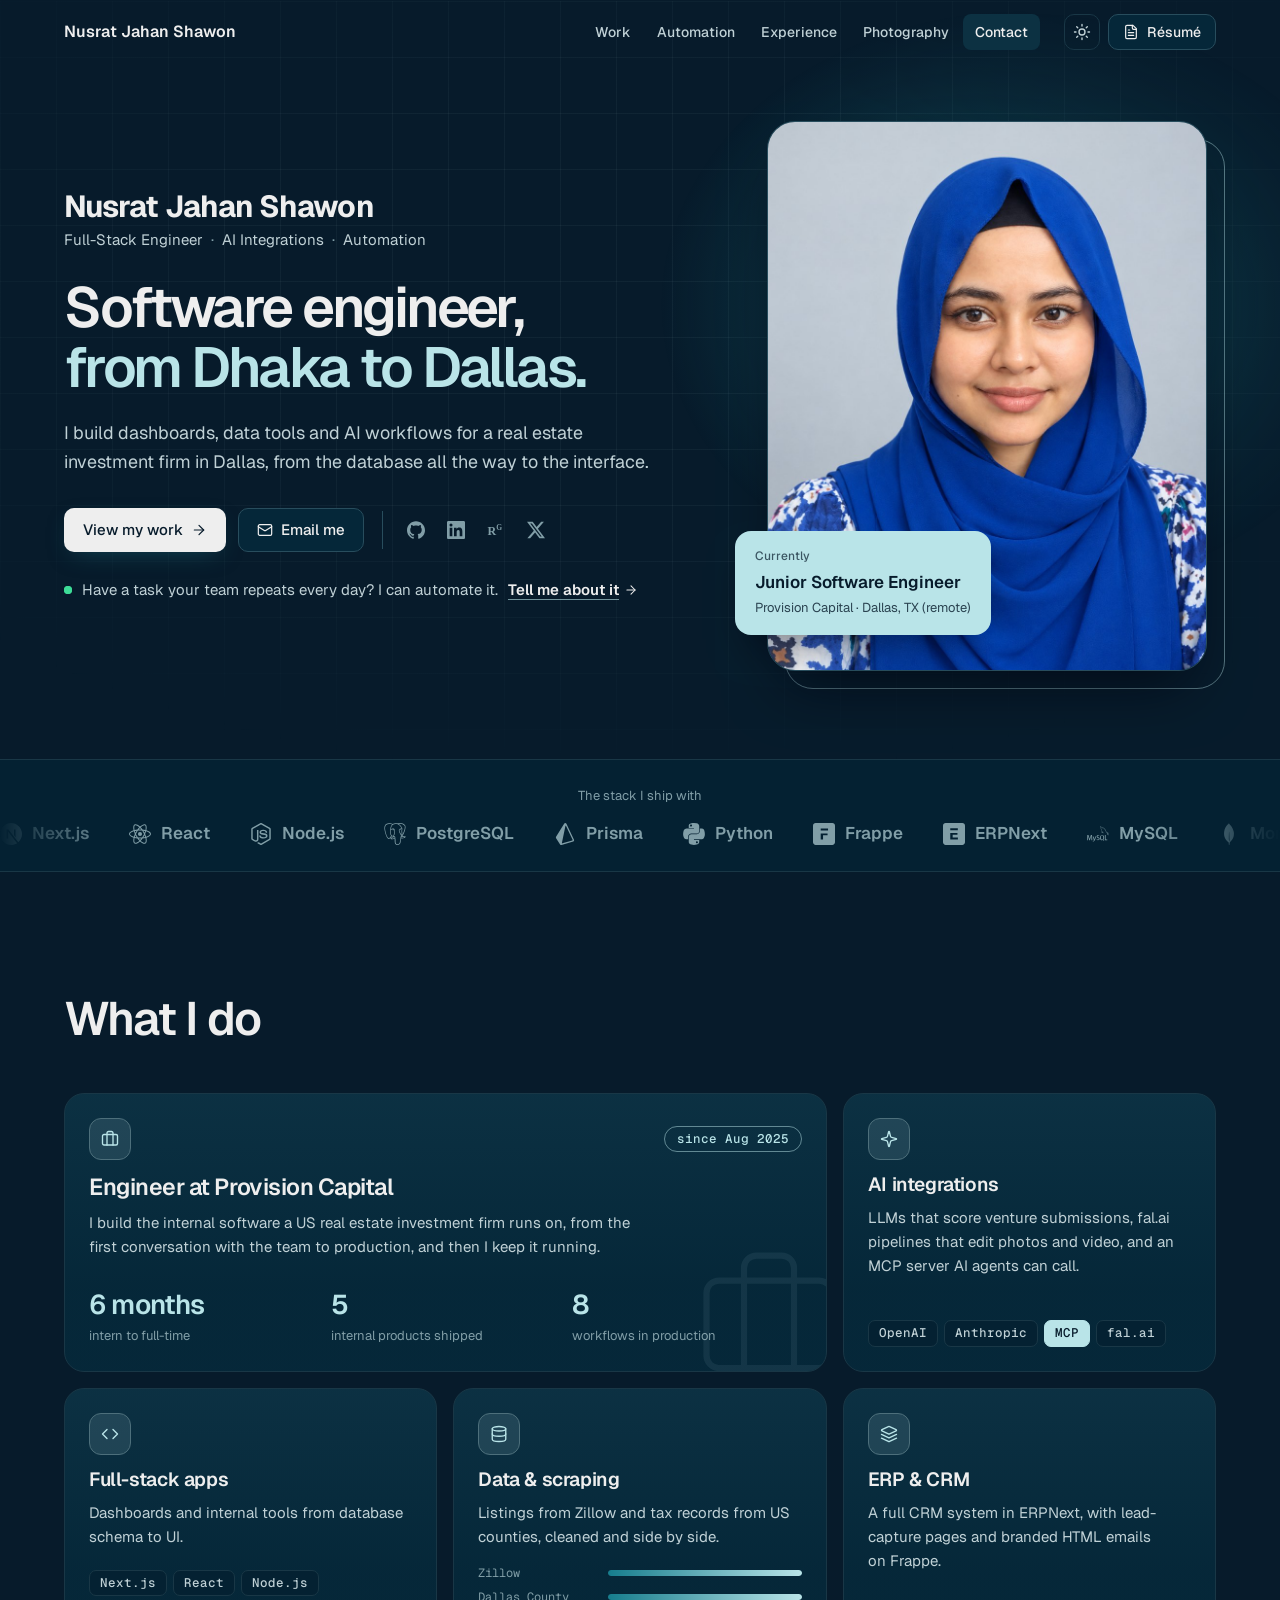
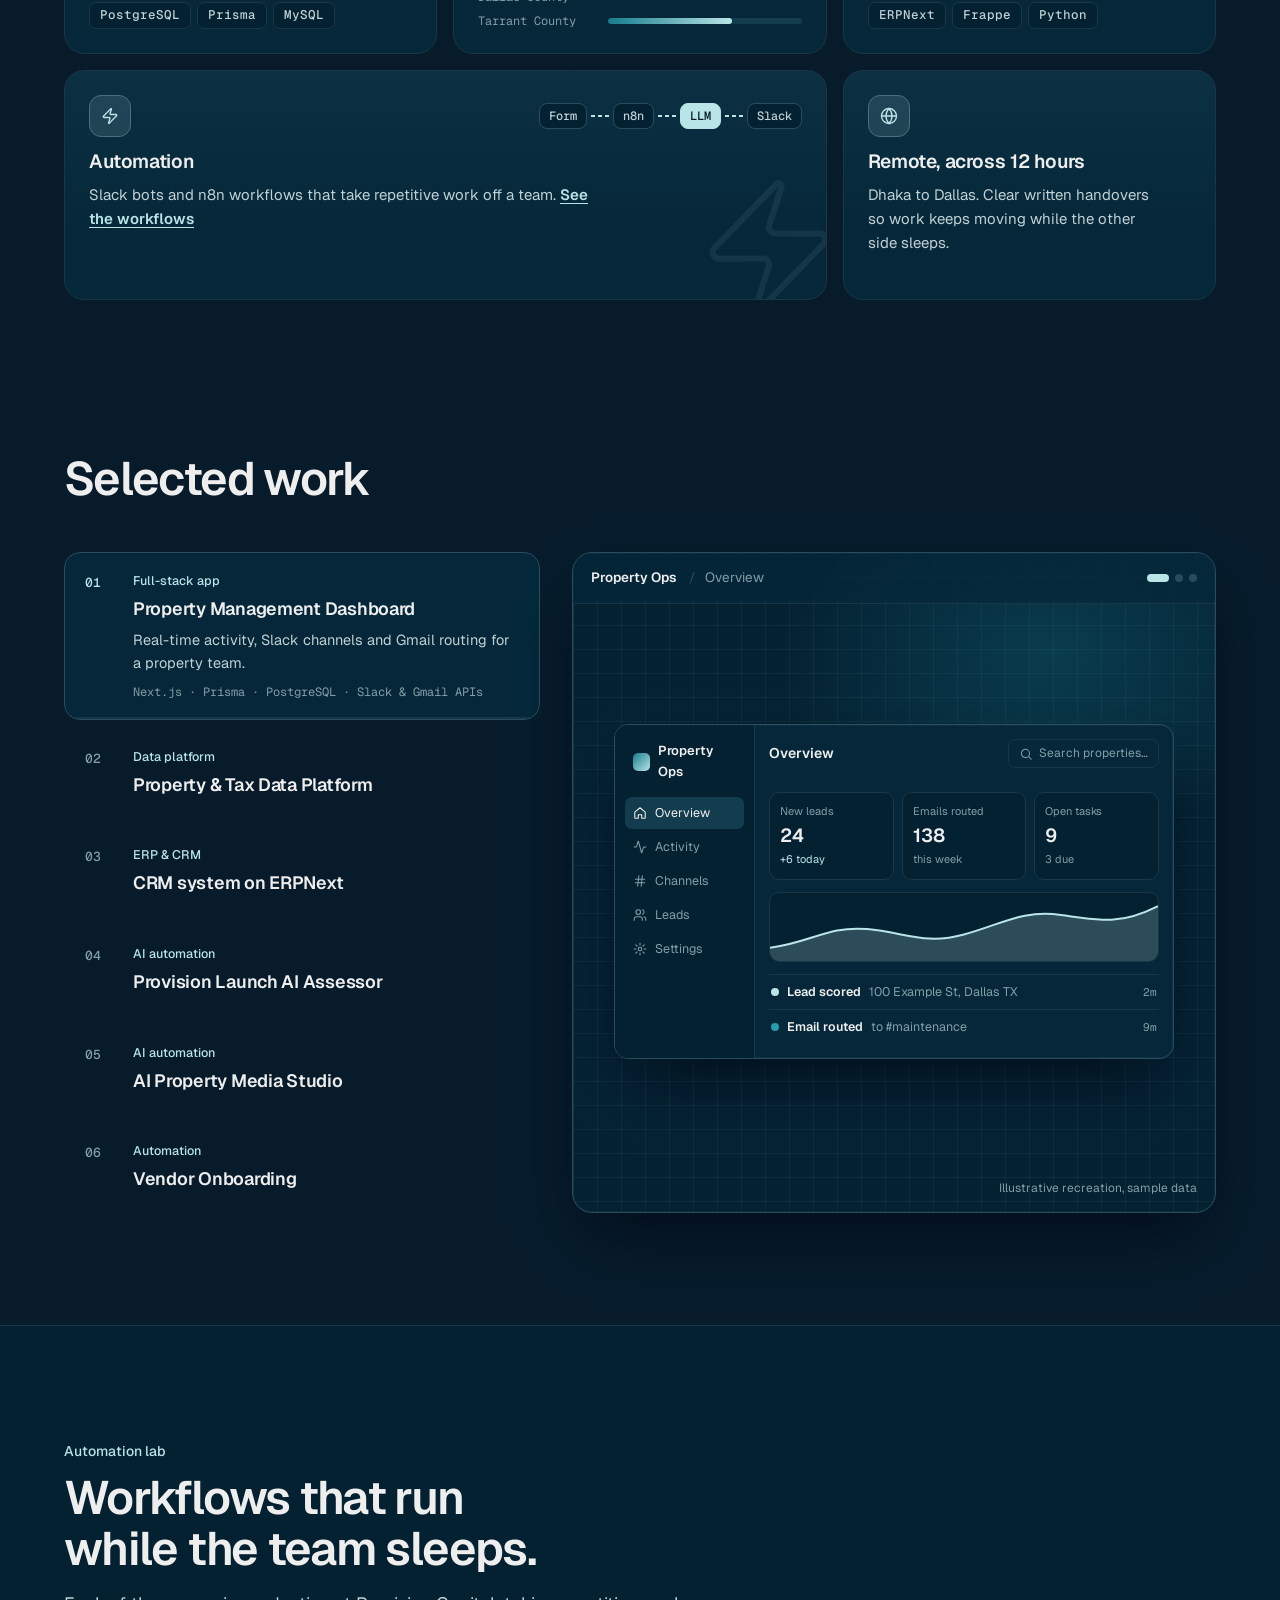
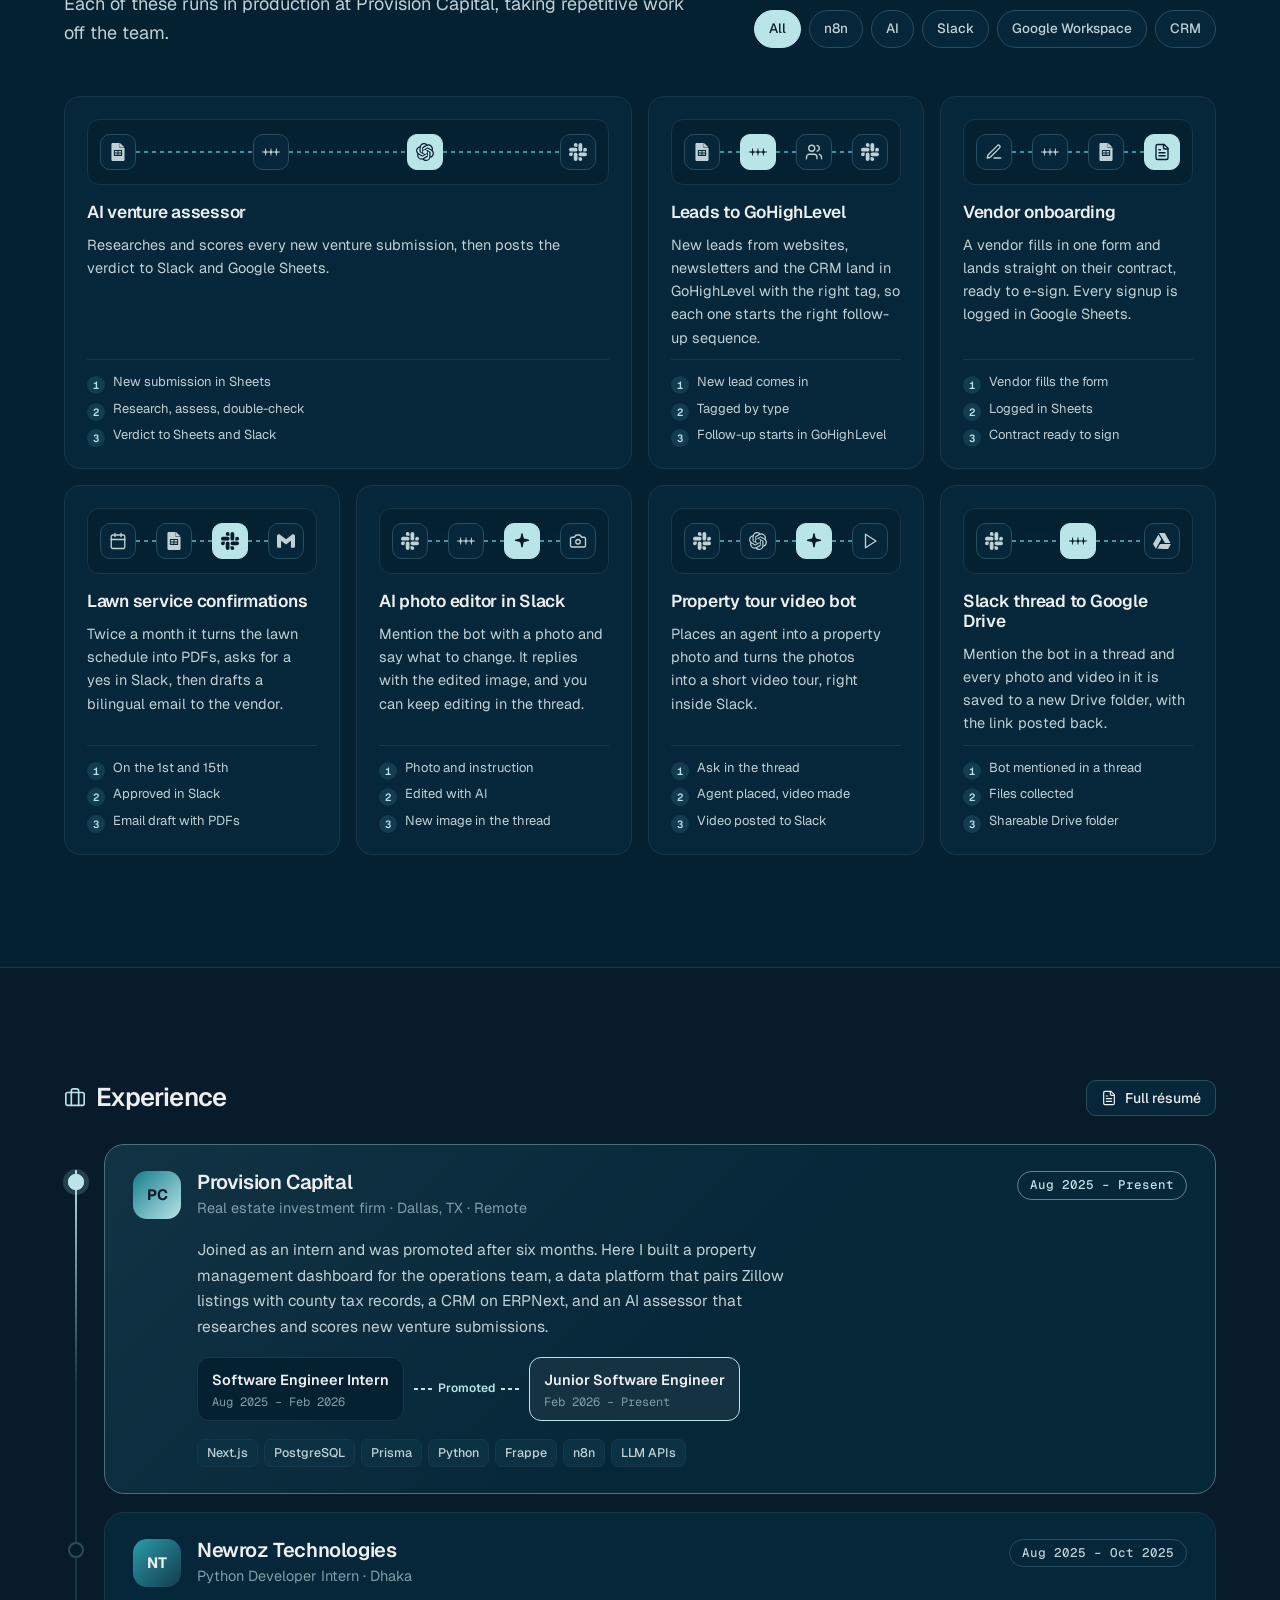
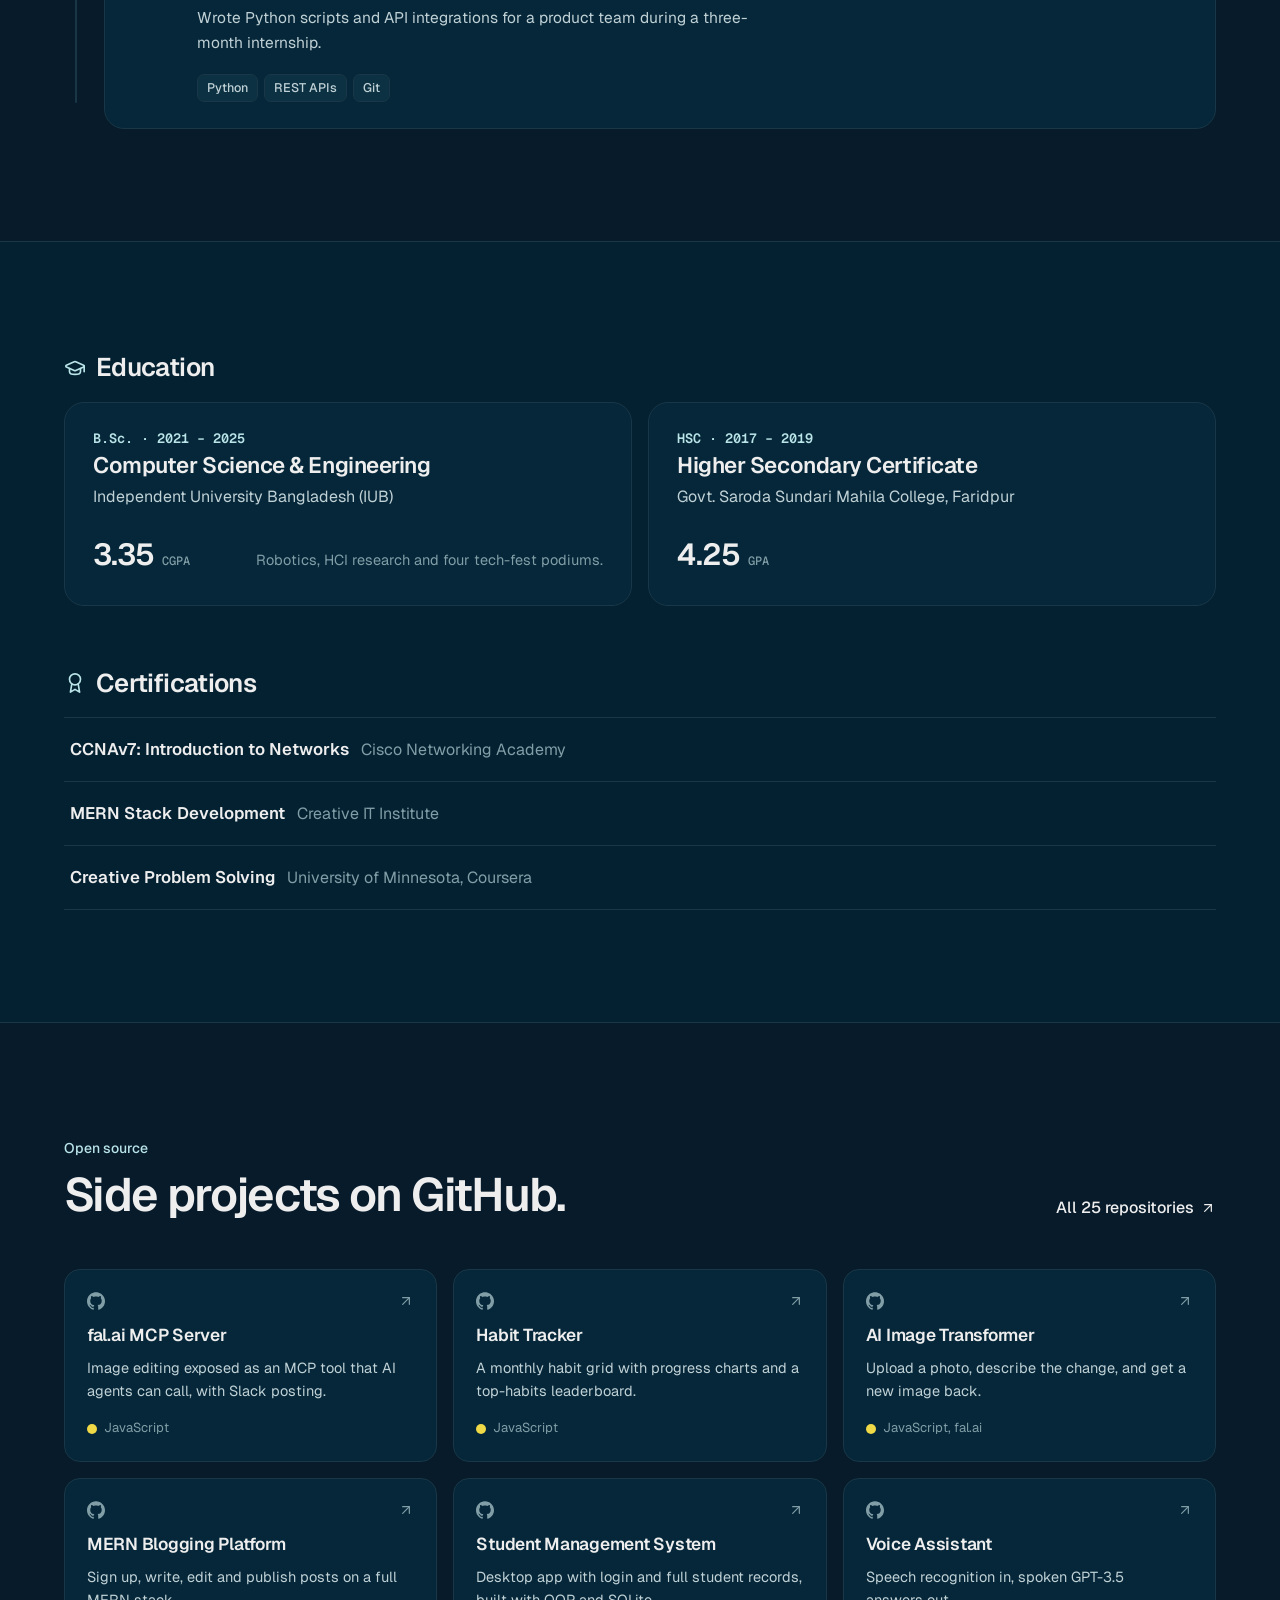
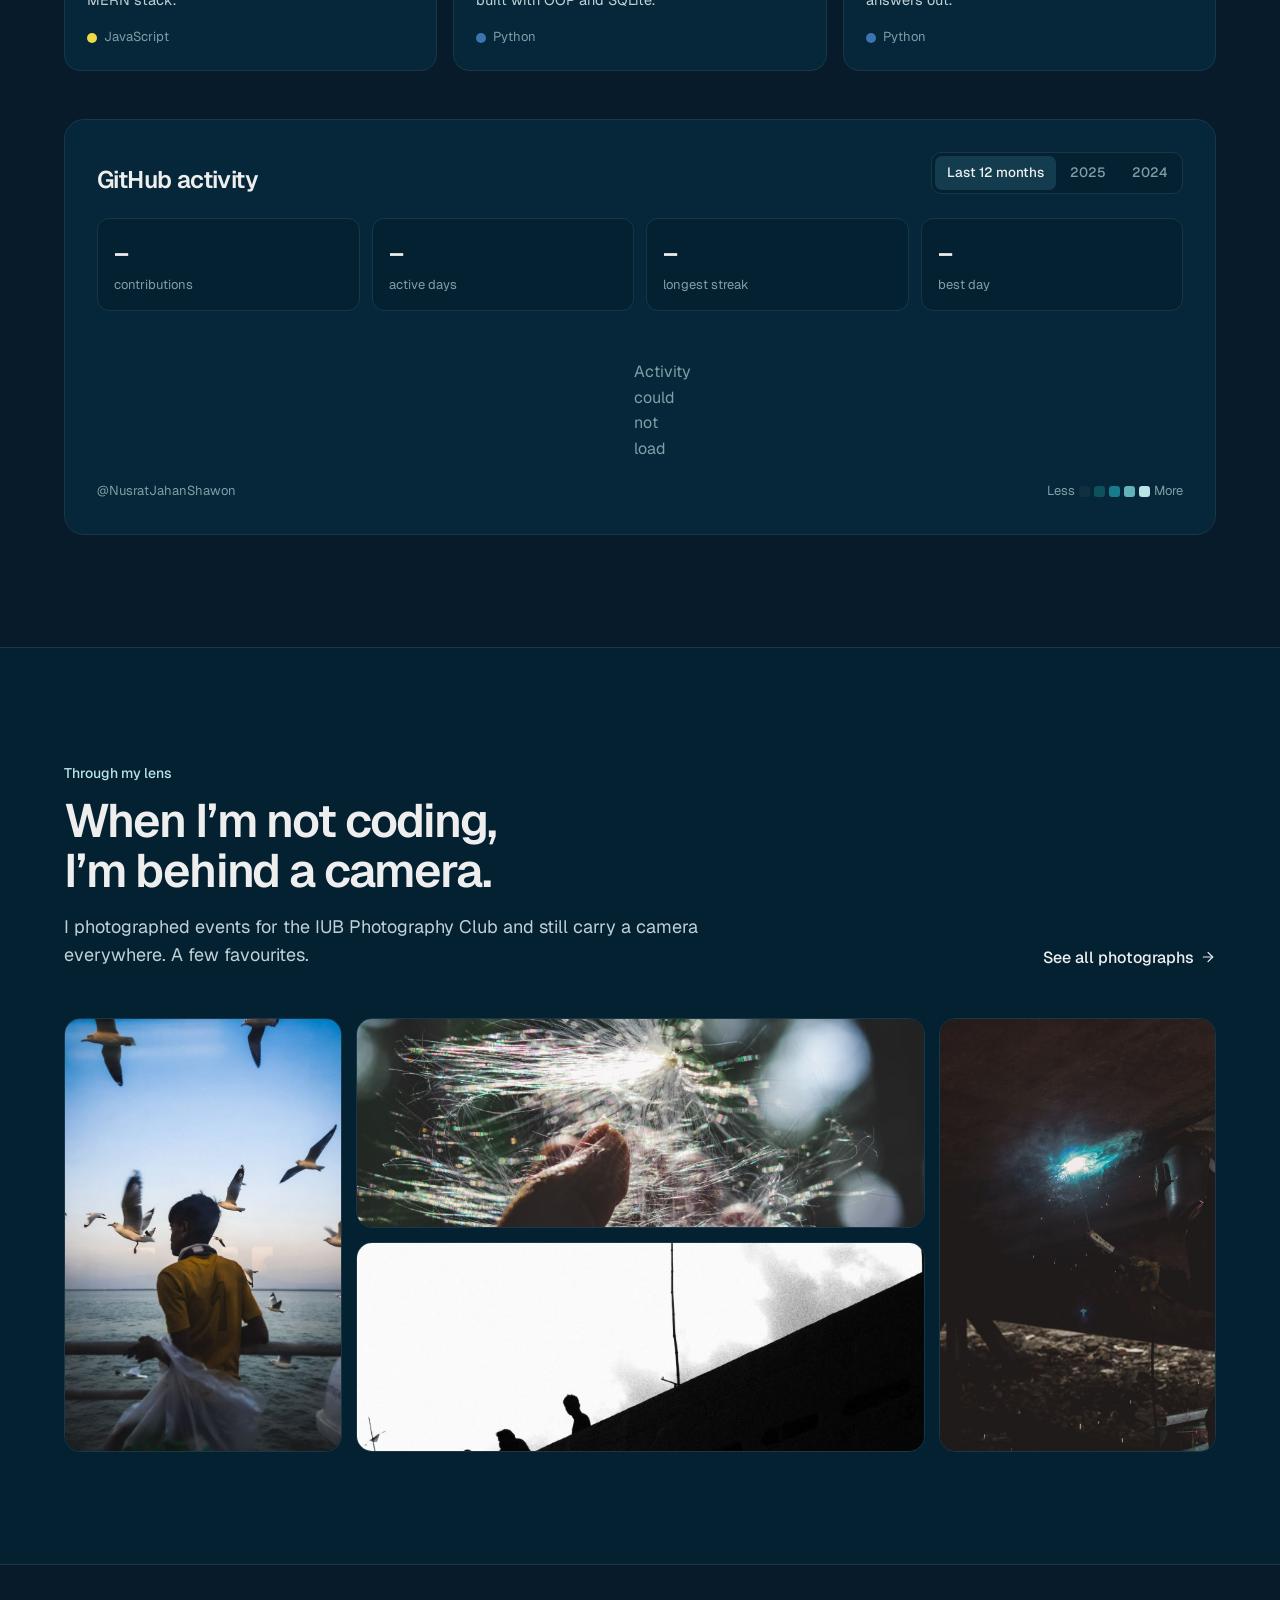
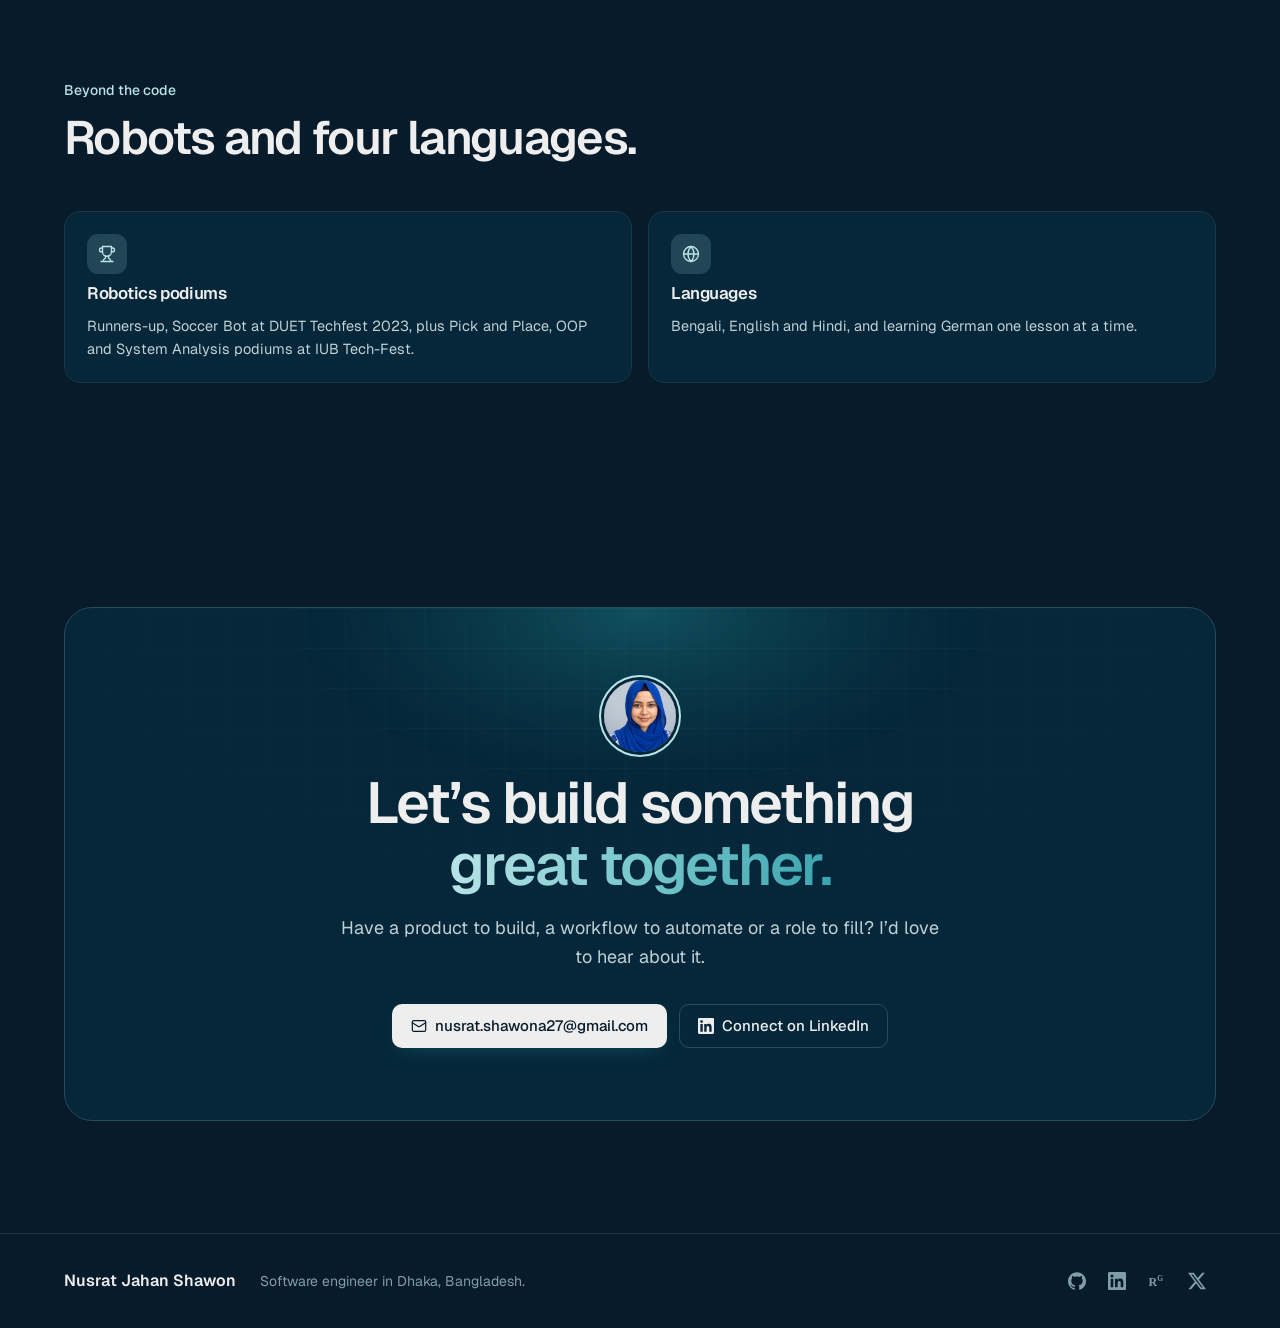
==== index.html @ 10950f62 "Version CSS and JS links so browsers load matching files Co-Authored-By: Claude Opus 5.5 <noreply@an" ====
<!doctype html>
<html lang="en" data-theme="dark">
<head>
<meta charset="utf-8">
<meta name="viewport" content="width=device-width, initial-scale=1">
<title>Nusrat Jahan Shawon · Software Engineer</title>
<meta name="description" content="Nusrat Jahan Shawon is a full-stack software engineer in Dhaka building dashboards, data platforms, AI tools and automations for a US real estate investment firm.">
<meta property="og:title" content="Nusrat Jahan Shawon · Software Engineer">
<meta property="og:description" content="Full-stack software engineer building dashboards, data platforms, AI tools and automations.">
<meta property="og:image" content="assets/profile.jpg">
<meta name="theme-color" content="#071B2B">
<link rel="icon" href="assets/favicon.svg" type="image/svg+xml">
<link rel="preconnect" href="https://fonts.googleapis.com">
<link rel="preconnect" href="https://fonts.gstatic.com" crossorigin>
<link href="https://fonts.googleapis.com/css2?family=Geist:wght@400;500;600;700&family=Geist+Mono:wght@400;500&display=swap" rel="stylesheet">
<link rel="stylesheet" href="styles.css?v=20261118">
<script>
  try { const t = localStorage.getItem('theme'); if (t) document.documentElement.dataset.theme = t; } catch (e) {}
  document.documentElement.classList.add('js');
</script>
</head>
<body>

<svg width="0" height="0" style="position:absolute" aria-hidden="true">
  <defs>
    <symbol id="i-code" viewBox="0 0 24 24"><polyline points="16 18 22 12 16 6"/><polyline points="8 6 2 12 8 18"/></symbol>
    <symbol id="i-layers" viewBox="0 0 24 24"><path d="M12.83 2.18a2 2 0 0 0-1.66 0L2.6 6.08a1 1 0 0 0 0 1.83l8.58 3.91a2 2 0 0 0 1.66 0l8.58-3.9a1 1 0 0 0 0-1.83Z"/><path d="m22 17.65-9.17 4.16a2 2 0 0 1-1.66 0L2 17.65"/><path d="m22 12.65-9.17 4.16a2 2 0 0 1-1.66 0L2 12.65"/></symbol>
    <symbol id="i-briefcase" viewBox="0 0 24 24"><path d="M16 20V4a2 2 0 0 0-2-2h-4a2 2 0 0 0-2 2v16"/><rect width="20" height="14" x="2" y="6" rx="2"/></symbol>
    <symbol id="i-grad" viewBox="0 0 24 24"><path d="M21.42 10.922a1 1 0 0 0-.019-1.838L12.83 5.18a2 2 0 0 0-1.66 0L2.6 9.08a1 1 0 0 0 0 1.832l8.57 3.908a2 2 0 0 0 1.66 0z"/><path d="M22 10v6"/><path d="M6 12.5V16a6 3 0 0 0 12 0v-3.5"/></symbol>
    <symbol id="i-mail" viewBox="0 0 24 24"><rect width="20" height="16" x="2" y="4" rx="2"/><path d="m22 7-8.97 5.7a1.94 1.94 0 0 1-2.06 0L2 7"/></symbol>
    <symbol id="i-file" viewBox="0 0 24 24"><path d="M15 2H6a2 2 0 0 0-2 2v16a2 2 0 0 0 2 2h12a2 2 0 0 0 2-2V7Z"/><path d="M14 2v4a2 2 0 0 0 2 2h4"/><path d="M10 9H8M16 13H8M16 17H8"/></symbol>
    <symbol id="i-sun" viewBox="0 0 24 24"><circle cx="12" cy="12" r="4"/><path d="M12 2v2M12 20v2M4.93 4.93l1.41 1.41M17.66 17.66l1.41 1.41M2 12h2M20 12h2M6.34 17.66l-1.41 1.41M19.07 4.93l-1.41 1.41"/></symbol>
    <symbol id="i-moon" viewBox="0 0 24 24"><path d="M12 3a6 6 0 0 0 9 9 9 9 0 1 1-9-9Z"/></symbol>
    <symbol id="i-arrow" viewBox="0 0 24 24"><path d="M5 12h14"/><path d="m12 5 7 7-7 7"/></symbol>
    <symbol id="i-out" viewBox="0 0 24 24"><path d="M7 7h10v10"/><path d="M7 17 17 7"/></symbol>
    <symbol id="i-check" viewBox="0 0 24 24"><path d="M20 6 9 17l-5-5"/></symbol>
    <symbol id="i-home" viewBox="0 0 24 24"><path d="M3 10.5 12 3l9 7.5V20a1 1 0 0 1-1 1h-5v-6H9v6H4a1 1 0 0 1-1-1Z"/></symbol>
    <symbol id="i-users" viewBox="0 0 24 24"><path d="M16 21v-2a4 4 0 0 0-4-4H6a4 4 0 0 0-4 4v2"/><circle cx="9" cy="7" r="4"/><path d="M22 21v-2a4 4 0 0 0-3-3.87M16 3.13a4 4 0 0 1 0 7.75"/></symbol>
    <symbol id="i-activity" viewBox="0 0 24 24"><path d="M22 12h-2.48a2 2 0 0 0-1.93 1.46l-2.35 8.36a.25.25 0 0 1-.48 0L9.24 2.18a.25.25 0 0 0-.48 0l-2.35 8.36A2 2 0 0 1 4.49 12H2"/></symbol>
    <symbol id="i-db" viewBox="0 0 24 24"><ellipse cx="12" cy="5" rx="9" ry="3"/><path d="M3 5V19A9 3 0 0 0 21 19V5"/><path d="M3 12A9 3 0 0 0 21 12"/></symbol>
    <symbol id="i-hash" viewBox="0 0 24 24"><path d="M4 9h16M4 15h16M10 3 8 21M16 3l-2 18"/></symbol>
    <symbol id="i-sparkles" viewBox="0 0 24 24"><path d="M9.937 15.5A2 2 0 0 0 8.5 14.063l-6.135-1.582a.5.5 0 0 1 0-.962L8.5 9.936A2 2 0 0 0 9.937 8.5l1.582-6.135a.5.5 0 0 1 .963 0L14.063 8.5A2 2 0 0 0 15.5 9.937l6.135 1.581a.5.5 0 0 1 0 .964L15.5 14.063a2 2 0 0 0-1.437 1.437l-1.582 6.135a.5.5 0 0 1-.963 0z"/></symbol>
    <symbol id="i-settings" viewBox="0 0 24 24"><circle cx="12" cy="12" r="3"/><path d="M12 2v3M12 19v3M2 12h3M19 12h3M4.9 4.9l2.1 2.1M17 17l2.1 2.1M4.9 19.1 7 17M17 7l2.1-2.1"/></symbol>
    <symbol id="i-search" viewBox="0 0 24 24"><circle cx="11" cy="11" r="7"/><path d="m21 21-4.3-4.3"/></symbol>
    <symbol id="i-clock" viewBox="0 0 24 24"><circle cx="12" cy="12" r="10"/><polyline points="12 6 12 12 16 14"/></symbol>
    <symbol id="i-camera" viewBox="0 0 24 24"><path d="M14.5 4h-5L7 7H4a2 2 0 0 0-2 2v9a2 2 0 0 0 2 2h16a2 2 0 0 0 2-2V9a2 2 0 0 0-2-2h-3l-2.5-3z"/><circle cx="12" cy="13" r="3"/></symbol>
    <symbol id="i-zap" viewBox="0 0 24 24"><path d="M4 14a1 1 0 0 1-.78-1.63l9.9-10.2a.5.5 0 0 1 .86.46l-1.92 6.02A1 1 0 0 0 13 10h7a1 1 0 0 1 .78 1.63l-9.9 10.2a.5.5 0 0 1-.86-.46l1.92-6.02A1 1 0 0 0 11 14z"/></symbol>
    <symbol id="i-calendar" viewBox="0 0 24 24"><rect width="18" height="18" x="3" y="4" rx="2"/><path d="M16 2v4M8 2v4M3 10h18"/></symbol>
    <symbol id="i-pen" viewBox="0 0 24 24"><path d="M12 20h9"/><path d="M16.5 3.5a2.12 2.12 0 0 1 3 3L7 19l-4 1 1-4Z"/></symbol>
    <symbol id="i-play" viewBox="0 0 24 24"><polygon points="6 3 20 12 6 21 6 3"/></symbol>
    <symbol id="i-x-close" viewBox="0 0 24 24"><path d="M18 6 6 18M6 6l12 12"/></symbol>
    <symbol id="i-chev-l" viewBox="0 0 24 24"><path d="m15 18-6-6 6-6"/></symbol>
    <symbol id="i-chev-r" viewBox="0 0 24 24"><path d="m9 18 6-6-6-6"/></symbol>
    <symbol id="i-trophy" viewBox="0 0 24 24"><path d="M6 9H4.5a2.5 2.5 0 0 1 0-5H6M18 9h1.5a2.5 2.5 0 0 0 0-5H18M4 22h16M10 14.66V17c0 .55-.47.98-.97 1.21C7.85 18.75 7 20.24 7 22M14 14.66V17c0 .55.47.98.97 1.21C16.15 18.75 17 20.24 17 22"/><path d="M18 2H6v7a6 6 0 0 0 12 0V2Z"/></symbol>
    <symbol id="i-award" viewBox="0 0 24 24"><circle cx="12" cy="8" r="6"/><path d="M15.477 12.89 17 22l-5-3-5 3 1.523-9.11"/></symbol>
    <symbol id="i-heart" viewBox="0 0 24 24"><path d="M19 14c1.49-1.46 3-3.21 3-5.5A5.5 5.5 0 0 0 16.5 3c-1.76 0-3 .5-4.5 2-1.5-1.5-2.74-2-4.5-2A5.5 5.5 0 0 0 2 8.5c0 2.3 1.5 4.05 3 5.5l7 7Z"/></symbol>
    <symbol id="i-globe" viewBox="0 0 24 24"><circle cx="12" cy="12" r="10"/><path d="M12 2a14.5 14.5 0 0 0 0 20 14.5 14.5 0 0 0 0-20"/><path d="M2 12h20"/></symbol>
    <symbol id="i-github" viewBox="0 0 24 24"><path fill="currentColor" stroke="none" d="M12 .297c-6.63 0-12 5.373-12 12 0 5.303 3.438 9.8 8.205 11.385.6.113.82-.258.82-.577 0-.285-.01-1.04-.015-2.04-3.338.724-4.042-1.61-4.042-1.61C4.422 18.07 3.633 17.7 3.633 17.7c-1.087-.744.084-.729.084-.729 1.205.084 1.838 1.236 1.838 1.236 1.07 1.835 2.809 1.305 3.495.998.108-.776.417-1.305.76-1.605-2.665-.3-5.466-1.332-5.466-5.93 0-1.31.465-2.38 1.235-3.22-.135-.303-.54-1.523.105-3.176 0 0 1.005-.322 3.3 1.23.96-.267 1.98-.399 3-.405 1.02.006 2.04.138 3 .405 2.28-1.552 3.285-1.23 3.285-1.23.645 1.653.24 2.873.12 3.176.765.84 1.23 1.91 1.23 3.22 0 4.61-2.805 5.625-5.475 5.92.42.36.81 1.096.81 2.22 0 1.606-.015 2.896-.015 3.286 0 .315.21.69.825.57C20.565 22.092 24 17.592 24 12.297c0-6.627-5.373-12-12-12"/></symbol>
    <symbol id="i-linkedin" viewBox="0 0 24 24"><path fill="currentColor" stroke="none" d="M20.447 20.452h-3.554v-5.569c0-1.328-.027-3.037-1.852-3.037-1.853 0-2.136 1.445-2.136 2.939v5.667H9.351V9h3.414v1.561h.046c.477-.9 1.637-1.85 3.37-1.85 3.601 0 4.267 2.37 4.267 5.455v6.286zM5.337 7.433a2.062 2.062 0 1 1 0-4.125 2.062 2.062 0 0 1 0 4.125zm1.782 13.019H3.555V9h3.564v11.452zM22.225 0H1.771C.792 0 0 .774 0 1.729v20.542C0 23.227.792 24 1.771 24h20.451C23.2 24 24 23.227 24 22.271V1.729C24 .774 23.2 0 22.222 0h.003z"/></symbol>
    <symbol id="i-x" viewBox="0 0 24 24"><path fill="currentColor" stroke="none" d="M18.901 1.153h3.68l-8.04 9.19L24 22.846h-7.406l-5.8-7.584-6.638 7.584H.474l8.6-9.83L0 1.154h7.594l5.243 6.932ZM17.61 20.644h2.039L6.486 3.24H4.298Z"/></symbol>
    <symbol id="i-rg" viewBox="0 0 24 24"><text x="10.5" y="18" text-anchor="middle" font-family="Georgia, serif" font-size="16" font-weight="700" fill="currentColor" stroke="none">R<tspan font-size="10" dy="-6">G</tspan></text></symbol>
    <symbol id="t-anthropic" viewBox="0 0 24 24"><path d="M17.3041 3.541h-3.6718l6.696 16.918H24Zm-10.6082 0L0 20.459h3.7442l1.3693-3.5527h7.0052l1.3693 3.5528h3.7442L10.5363 3.5409Zm-.3712 10.2232 2.2914-5.9456 2.2914 5.9456Z"/></symbol>
    <symbol id="t-erpnext" viewBox="0 0 24 24"><path d="M2.88 0C1.29 0 0 1.29 0 2.88v18.24C0 22.71 1.29 24 2.88 24h18.24c1.59 0 2.88-1.29 2.88-2.88V2.88C24 1.29 22.71 0 21.12 0Zm5.04 5.76h8.254v2.146H7.92Zm0 5.033h7.85v2.146h-5.233v2.954h5.703v2.146H7.92Z"/></symbol>
    <symbol id="t-fal" viewBox="0 0 24 24"><path d="M12 1.5c.5 0 .9.4 1 .9l.9 4.6a2.5 2.5 0 0 0 2 2l4.7 1c.5.1.9.5.9 1s-.4.9-.9 1l-4.7 1a2.5 2.5 0 0 0-2 2l-.9 4.6c-.1.5-.5.9-1 .9s-.9-.4-1-.9l-.9-4.6a2.5 2.5 0 0 0-2-2l-4.7-1c-.5-.1-.9-.5-.9-1s.4-.9.9-1l4.7-1a2.5 2.5 0 0 0 2-2l.9-4.6c.1-.5.5-.9 1-.9Z"/></symbol>
    <symbol id="t-frappe" viewBox="0 0 24 24"><path d="M2.88 0C1.29 0 0 1.29 0 2.88v18.24C0 22.71 1.29 24 2.88 24h18.24c1.59 0 2.88-1.29 2.88-2.88V2.88C24 1.29 22.71 0 21.12 0H2.88zM8.4 6h8.024v2.111H8.4V6zm0 5.385h7.49v2.113h-4.93V18H8.4v-6.615z"/></symbol>
    <symbol id="t-gmail" viewBox="0 0 24 24"><path d="M24 5.457v13.909c0 .904-.732 1.636-1.636 1.636h-3.819V11.73L12 16.64l-6.545-4.91v9.273H1.636A1.636 1.636 0 0 1 0 19.366V5.457c0-2.023 2.309-3.178 3.927-1.964L5.455 4.64 12 9.548l6.545-4.91 1.528-1.145C21.69 2.28 24 3.434 24 5.457z"/></symbol>
    <symbol id="t-googleappsscript" viewBox="0 0 24 24"><path d="M12.363 2.54a3.136 3.136 0 0 0-.376.022 2.864 2.864 0 0 0-1.589.828c-.562.58-.82 1.115-.773 1.943-.01.264.193 1.023.272 1.274 1.115 3.546 2.09 6.75 3.26 10.279.08.246.168.486.267.72.02.047.035.046.048-.004.077-.297.174-.612.29-.945.894-2.576 1.772-5.14 2.633-7.696a.345.345 0 0 0 .004-.217 163.054 163.054 0 0 0-1.49-4.572 2.603 2.603 0 0 0-.704-.933c-.55-.46-1.166-.694-1.842-.7Zm9.078.117a2.734 2.734 0 0 0-2.878 1.828l-4.576 13.289a2.734 2.734 0 0 0 1.695 3.475l.12.04a2.734 2.734 0 0 0 3.475-1.694L23.85 6.307a2.734 2.734 0 0 0-1.695-3.476c-.233-.1-.506-.124-.716-.174ZM12.375 3.96a1.396 1.396 0 1 1 0 2.791 1.395 1.395 0 0 1 0-2.79zm8.809.07a1.402 1.402 0 1 1 0 2.803 1.402 1.402 0 0 1 0-2.803zM5.419 7.605a2.853 2.853 0 0 0-.468.052 2.683 2.683 0 0 0-1.337.627 2.62 2.62 0 0 0-.924 1.833 3.808 3.808 0 0 0 0 .648 2.52 2.52 0 0 0 .673 1.52c.221.238.465.454.732.648 3.043 2.21 6.08 4.43 9.108 6.664a.78.78 0 0 0 .158.089c.03-.043.032-.098.007-.167a17.409 17.409 0 0 0-.317-1.066 532.752 532.752 0 0 1-2.02-6.251 41.91 41.91 0 0 0-.497-1.477c-.967-.849-2.078-1.6-3.023-2.302A3.848 3.848 0 0 0 6.153 7.7a2.388 2.388 0 0 0-.734-.094Zm.02 1.424a1.398 1.398 0 1 1 0 2.796 1.398 1.398 0 0 1 0-2.796zm-2.458 6.792c-.733-.006-1.375.202-1.927.622a2.72 2.72 0 0 0-.95 1.45 2.78 2.78 0 0 0-.09 1.04 2.74 2.74 0 0 0 .695 1.583c.664.578 1.26.85 2 .945 1.42-.005 2.84-.012 4.262-.02h.418c2.277-.003 4.513-.002 6.706.003.148.005.28.003.392-.01.06-.005.091-.031.092-.077a10.656 10.656 0 0 0-.834-.653 488.746 488.746 0 0 1-6.57-4.815.236.236 0 0 0-.14-.047c-1.34-.003-2.691-.01-4.054-.02zm-.19 1.418a1.402 1.402 0 1 1 0 2.803 1.402 1.402 0 0 1 0-2.803zm13.874.002a1.4 1.4 0 1 1 0 2.8 1.4 1.4 0 0 1 0-2.8z"/></symbol>
    <symbol id="t-googlecloud" viewBox="0 0 24 24"><path d="M12.19 2.38a9.344 9.344 0 0 0-9.234 6.893c.053-.02-.055.013 0 0-3.875 2.551-3.922 8.11-.247 10.941l.006-.007-.007.03a6.717 6.717 0 0 0 4.077 1.356h5.173l.03.03h5.192c6.687.053 9.376-8.605 3.835-12.35a9.365 9.365 0 0 0-2.821-4.552l-.043.043.006-.05A9.344 9.344 0 0 0 12.19 2.38zm-.358 4.146c1.244-.04 2.518.368 3.486 1.15a5.186 5.186 0 0 1 1.862 4.078v.518c3.53-.07 3.53 5.262 0 5.193h-5.193l-.008.009v-.04H6.785a2.59 2.59 0 0 1-1.067-.23h.001a2.597 2.597 0 1 1 3.437-3.437l3.013-3.012A6.747 6.747 0 0 0 8.11 8.24c.018-.01.04-.026.054-.023a5.186 5.186 0 0 1 3.67-1.69z"/></symbol>
    <symbol id="t-googledrive" viewBox="0 0 24 24"><path d="M12.01 1.485c-2.082 0-3.754.02-3.743.047.01.02 1.708 3.001 3.774 6.62l3.76 6.574h3.76c2.081 0 3.753-.02 3.742-.047-.005-.02-1.708-3.001-3.775-6.62l-3.76-6.574zm-4.76 1.73a789.828 789.861 0 0 0-3.63 6.319L0 15.868l1.89 3.298 1.885 3.297 3.62-6.335 3.618-6.33-1.88-3.287C8.1 4.704 7.255 3.22 7.25 3.214zm2.259 12.653-.203.348c-.114.198-.96 1.672-1.88 3.287a423.93 423.948 0 0 1-1.698 2.97c-.01.026 3.24.042 7.222.042h7.244l1.796-3.157c.992-1.734 1.85-3.23 1.906-3.323l.104-.167h-7.249z"/></symbol>
    <symbol id="t-googlesheets" viewBox="0 0 24 24"><path d="M11.318 12.545H7.91v-1.909h3.41v1.91zM14.728 0v6h6l-6-6zm1.363 10.636h-3.41v1.91h3.41v-1.91zm0 3.273h-3.41v1.91h3.41v-1.91zM20.727 6.5v15.864c0 .904-.732 1.636-1.636 1.636H4.909a1.636 1.636 0 0 1-1.636-1.636V1.636C3.273.732 4.005 0 4.909 0h9.318v6.5h6.5zm-3.273 2.773H6.545v7.909h10.91v-7.91zm-6.136 4.636H7.91v1.91h3.41v-1.91z"/></symbol>
    <symbol id="t-modelcontextprotocol" viewBox="0 0 24 24"><path d="M13.85 0a4.16 4.16 0 0 0-2.95 1.217L1.456 10.66a.835.835 0 0 0 0 1.18.835.835 0 0 0 1.18 0l9.442-9.442a2.49 2.49 0 0 1 3.541 0 2.49 2.49 0 0 1 0 3.541L8.59 12.97l-.1.1a.835.835 0 0 0 0 1.18.835.835 0 0 0 1.18 0l.1-.098 7.03-7.034a2.49 2.49 0 0 1 3.542 0l.049.05a2.49 2.49 0 0 1 0 3.54l-8.54 8.54a1.96 1.96 0 0 0 0 2.755l1.753 1.753a.835.835 0 0 0 1.18 0 .835.835 0 0 0 0-1.18l-1.753-1.753a.266.266 0 0 1 0-.394l8.54-8.54a4.185 4.185 0 0 0 0-5.9l-.05-.05a4.16 4.16 0 0 0-2.95-1.218c-.2 0-.401.02-.6.048a4.17 4.17 0 0 0-1.17-3.552A4.16 4.16 0 0 0 13.85 0m0 3.333a.84.84 0 0 0-.59.245L6.275 10.56a4.186 4.186 0 0 0 0 5.902 4.186 4.186 0 0 0 5.902 0L19.16 9.48a.835.835 0 0 0 0-1.18.835.835 0 0 0-1.18 0l-6.985 6.984a2.49 2.49 0 0 1-3.54 0 2.49 2.49 0 0 1 0-3.54l6.983-6.985a.835.835 0 0 0 0-1.18.84.84 0 0 0-.59-.245"/></symbol>
    <symbol id="t-mongodb" viewBox="0 0 24 24"><path d="M17.193 9.555c-1.264-5.58-4.252-7.414-4.573-8.115-.28-.394-.53-.954-.735-1.44-.036.495-.055.685-.523 1.184-.723.566-4.438 3.682-4.74 10.02-.282 5.912 4.27 9.435 4.888 9.884l.07.05A73.49 73.49 0 0111.91 24h.481c.114-1.032.284-2.056.51-3.07.417-.296.604-.463.85-.693a11.342 11.342 0 003.639-8.464c.01-.814-.103-1.662-.197-2.218zm-5.336 8.195s0-8.291.275-8.29c.213 0 .49 10.695.49 10.695-.381-.045-.765-1.76-.765-2.405z"/></symbol>
    <symbol id="t-mysql" viewBox="0 0 24 24"><path d="M16.405 5.501c-.115 0-.193.014-.274.033v.013h.014c.054.104.146.18.214.273.054.107.1.214.154.32l.014-.015c.094-.066.14-.172.14-.333-.04-.047-.046-.094-.08-.14-.04-.067-.126-.1-.18-.153zM5.77 18.695h-.927a50.854 50.854 0 00-.27-4.41h-.008l-1.41 4.41H2.45l-1.4-4.41h-.01a72.892 72.892 0 00-.195 4.41H0c.055-1.966.192-3.81.41-5.53h1.15l1.335 4.064h.008l1.347-4.064h1.095c.242 2.015.384 3.86.428 5.53zm4.017-4.08c-.378 2.045-.876 3.533-1.492 4.46-.482.716-1.01 1.073-1.583 1.073-.153 0-.34-.046-.566-.138v-.494c.11.017.24.026.386.026.268 0 .483-.075.647-.222.197-.18.295-.382.295-.605 0-.155-.077-.47-.23-.944L6.23 14.615h.91l.727 2.36c.164.536.233.91.205 1.123.4-1.064.678-2.227.835-3.483zm12.325 4.08h-2.63v-5.53h.885v4.85h1.745zm-3.32.135l-1.016-.5c.09-.076.177-.158.255-.25.433-.506.648-1.258.648-2.253 0-1.83-.718-2.746-2.155-2.746-.704 0-1.254.232-1.65.697-.43.508-.646 1.256-.646 2.245 0 .972.19 1.686.574 2.14.35.41.877.615 1.583.615.264 0 .506-.033.725-.098l1.325.772.36-.622zM15.5 17.588c-.225-.36-.337-.94-.337-1.736 0-1.393.424-2.09 1.27-2.09.443 0 .77.167.977.5.224.362.336.936.336 1.723 0 1.404-.424 2.108-1.27 2.108-.445 0-.77-.167-.978-.5zm-1.658-.425c0 .47-.172.856-.516 1.156-.344.3-.803.45-1.384.45-.543 0-1.064-.172-1.573-.515l.237-.476c.438.22.833.328 1.19.328.332 0 .593-.073.783-.22a.754.754 0 00.3-.615c0-.33-.23-.61-.648-.845-.388-.213-1.163-.657-1.163-.657-.422-.307-.632-.636-.632-1.177 0-.45.157-.81.47-1.085.315-.278.72-.415 1.22-.415.512 0 .98.136 1.4.41l-.213.476a2.726 2.726 0 00-1.064-.23c-.283 0-.502.068-.654.206a.685.685 0 00-.248.524c0 .328.234.61.666.85.393.215 1.187.67 1.187.67.433.305.648.63.648 1.168zm9.382-5.852c-.535-.014-.95.04-1.297.188-.1.04-.26.04-.274.167.055.053.063.14.11.214.08.134.218.313.346.407.14.11.28.216.427.31.26.16.555.255.81.416.145.094.293.213.44.313.073.05.12.14.214.172v-.02c-.046-.06-.06-.147-.105-.214-.067-.067-.134-.127-.2-.193a3.223 3.223 0 00-.695-.675c-.214-.146-.682-.35-.77-.595l-.013-.014c.146-.013.32-.066.46-.106.227-.06.435-.047.67-.106.106-.027.213-.06.32-.094v-.06c-.12-.12-.21-.283-.334-.395a8.867 8.867 0 00-1.104-.823c-.21-.134-.476-.22-.697-.334-.08-.04-.214-.06-.26-.127-.12-.146-.19-.34-.275-.514a17.69 17.69 0 01-.547-1.163c-.12-.262-.193-.523-.34-.763-.69-1.137-1.437-1.826-2.586-2.5-.247-.14-.543-.2-.856-.274-.167-.008-.334-.02-.5-.027-.11-.047-.216-.174-.31-.235-.38-.24-1.364-.76-1.644-.072-.18.434.267.862.422 1.082.115.153.26.328.34.5.047.116.06.235.107.356.106.294.207.622.347.897.073.14.153.287.247.413.054.073.146.107.167.227-.094.136-.1.334-.154.5-.24.757-.146 1.693.194 2.25.107.166.362.534.703.393.3-.12.234-.5.32-.835.02-.08.007-.133.048-.187v.015c.094.188.188.367.274.555.206.328.566.668.867.895.16.12.287.328.487.402v-.02h-.015c-.043-.058-.1-.086-.154-.133a3.445 3.445 0 01-.35-.4 8.76 8.76 0 01-.747-1.218c-.11-.21-.202-.436-.29-.643-.04-.08-.04-.2-.107-.24-.1.146-.247.273-.32.453-.127.288-.14.642-.188 1.01-.027.007-.014 0-.027.014-.214-.052-.287-.274-.367-.46-.2-.475-.233-1.238-.06-1.785.047-.14.247-.582.167-.716-.042-.127-.174-.2-.247-.303a2.478 2.478 0 01-.24-.427c-.16-.374-.24-.788-.414-1.162-.08-.173-.22-.354-.334-.513-.127-.18-.267-.307-.368-.52-.033-.073-.08-.194-.027-.274.014-.054.042-.075.094-.09.088-.072.335.022.422.062.247.1.455.194.662.334.094.066.195.193.315.226h.14c.214.047.455.014.655.073.355.114.675.28.962.46a5.953 5.953 0 012.085 2.286c.08.154.115.295.188.455.14.33.313.663.455.982.14.315.275.636.476.897.1.14.502.213.682.286.133.06.34.115.46.188.23.14.454.3.67.454.11.076.443.243.463.378z"/></symbol>
    <symbol id="t-n8n" viewBox="0 0 24 24"><path d="M4.8 16.8c.45 0 .6-.15.6-.6V15c0-1.8.6-2.4 2.4-2.4H9c1.8 0 2.4.6 2.4 2.4v1.2c0 .45.15.6.6.6s.6-.15.6-.6V15c0-1.8.6-2.4 2.4-2.4h1.2c1.8 0 2.4.6 2.4 2.4v1.2c0 .45.15.6.6.6s.6-.15.6-.6V15c0-1.8.6-2.4 2.4-2.4h1.2c.45 0 .6-.15.6-.6s-.15-.6-.6-.6h-1.2c-1.8 0-2.4-.6-2.4-2.4V7.8c0-.45-.15-.6-.6-.6s-.6.15-.6.6V9c0 1.8-.6 2.4-2.4 2.4H15c-1.8 0-2.4-.6-2.4-2.4V7.8c0-.45-.15-.6-.6-.6s-.6.15-.6.6V9c0 1.8-.6 2.4-2.4 2.4H7.8c-1.8 0-2.4-.6-2.4-2.4V7.8c0-.45-.15-.6-.6-.6s-.6.15-.6.6V9c0 1.8-.6 2.4-2.4 2.4H.6c-.45 0-.6.15-.6.6s.15.6.6.6h1.2c1.8 0 2.4.6 2.4 2.4v1.2c0 .45.15.6.6.6"/></symbol>
    <symbol id="t-nextdotjs" viewBox="0 0 24 24"><path d="M18.665 21.978C16.758 23.255 14.465 24 12 24 5.377 24 0 18.623 0 12S5.377 0 12 0s12 5.377 12 12c0 3.583-1.574 6.801-4.067 9.001L9.219 7.2H7.2v9.596h1.615V9.251l9.85 12.727Zm-3.332-8.533 1.6 2.061V7.2h-1.6v6.245Z"/></symbol>
    <symbol id="t-nodedotjs" viewBox="0 0 24 24"><path d="M11.998,24c-0.321,0-0.641-0.084-0.922-0.247l-2.936-1.737c-0.438-0.245-0.224-0.332-0.08-0.383 c0.585-0.203,0.703-0.25,1.328-0.604c0.065-0.037,0.151-0.023,0.218,0.017l2.256,1.339c0.082,0.045,0.197,0.045,0.272,0l8.795-5.076 c0.082-0.047,0.134-0.141,0.134-0.238V6.921c0-0.099-0.053-0.192-0.137-0.242l-8.791-5.072c-0.081-0.047-0.189-0.047-0.271,0 L3.075,6.68C2.99,6.729,2.936,6.825,2.936,6.921v10.15c0,0.097,0.054,0.189,0.139,0.235l2.409,1.392 c1.307,0.654,2.108-0.116,2.108-0.89V7.787c0-0.142,0.114-0.253,0.256-0.253h1.115c0.139,0,0.255,0.112,0.255,0.253v10.021 c0,1.745-0.95,2.745-2.604,2.745c-0.508,0-0.909,0-2.026-0.551L2.28,18.675c-0.57-0.329-0.922-0.945-0.922-1.604V6.921 c0-0.659,0.353-1.275,0.922-1.603l8.795-5.082c0.557-0.315,1.296-0.315,1.848,0l8.794,5.082c0.57,0.329,0.924,0.944,0.924,1.603 v10.15c0,0.659-0.354,1.273-0.924,1.604l-8.794,5.078C12.643,23.916,12.324,24,11.998,24z M19.099,13.993 c0-1.9-1.284-2.406-3.987-2.763c-2.731-0.361-3.009-0.548-3.009-1.187c0-0.528,0.235-1.233,2.258-1.233 c1.807,0,2.473,0.389,2.747,1.607c0.024,0.115,0.129,0.199,0.247,0.199h1.141c0.071,0,0.138-0.031,0.186-0.081 c0.048-0.054,0.074-0.123,0.067-0.196c-0.177-2.098-1.571-3.076-4.388-3.076c-2.508,0-4.004,1.058-4.004,2.833 c0,1.925,1.488,2.457,3.895,2.695c2.88,0.282,3.103,0.703,3.103,1.269c0,0.983-0.789,1.402-2.642,1.402 c-2.327,0-2.839-0.584-3.011-1.742c-0.02-0.124-0.126-0.215-0.253-0.215h-1.137c-0.141,0-0.254,0.112-0.254,0.253 c0,1.482,0.806,3.248,4.655,3.248C17.501,17.007,19.099,15.91,19.099,13.993z"/></symbol>
    <symbol id="t-openai" viewBox="0 0 24 24"><path d="M22.2819 9.8211a5.9847 5.9847 0 0 0-.5157-4.9108 6.0462 6.0462 0 0 0-6.5098-2.9A6.0651 6.0651 0 0 0 4.9807 4.1818a5.9847 5.9847 0 0 0-3.9977 2.9 6.0462 6.0462 0 0 0 .7427 7.0966 5.98 5.98 0 0 0 .511 4.9107 6.051 6.051 0 0 0 6.5146 2.9001A5.9847 5.9847 0 0 0 13.2599 24a6.0557 6.0557 0 0 0 5.7718-4.2058 5.9894 5.9894 0 0 0 3.9977-2.9001 6.0557 6.0557 0 0 0-.7475-7.0729zm-9.022 12.6081a4.4755 4.4755 0 0 1-2.8764-1.0408l.1419-.0804 4.7783-2.7582a.7948.7948 0 0 0 .3927-.6813v-6.7369l2.02 1.1686a.071.071 0 0 1 .038.052v5.5826a4.504 4.504 0 0 1-4.4945 4.4944zm-9.6607-4.1254a4.4708 4.4708 0 0 1-.5346-3.0137l.142.0852 4.783 2.7582a.7712.7712 0 0 0 .7806 0l5.8428-3.3685v2.3324a.0804.0804 0 0 1-.0332.0615L9.74 19.9502a4.4992 4.4992 0 0 1-6.1408-1.6464zM2.3408 7.8956a4.485 4.485 0 0 1 2.3655-1.9728V11.6a.7664.7664 0 0 0 .3879.6765l5.8144 3.3543-2.0201 1.1685a.0757.0757 0 0 1-.071 0l-4.8303-2.7865A4.504 4.504 0 0 1 2.3408 7.872zm16.5963 3.8558L13.1038 8.364 15.1192 7.2a.0757.0757 0 0 1 .071 0l4.8303 2.7913a4.4944 4.4944 0 0 1-.6765 8.1042v-5.6772a.79.79 0 0 0-.407-.667zm2.0107-3.0231l-.142-.0852-4.7735-2.7818a.7759.7759 0 0 0-.7854 0L9.409 9.2297V6.8974a.0662.0662 0 0 1 .0284-.0615l4.8303-2.7866a4.4992 4.4992 0 0 1 6.6802 4.66zM8.3065 12.863l-2.02-1.1638a.0804.0804 0 0 1-.038-.0567V6.0742a4.4992 4.4992 0 0 1 7.3757-3.4537l-.142.0805L8.704 5.459a.7948.7948 0 0 0-.3927.6813zm1.0976-2.3654l2.602-1.4998 2.6069 1.4998v2.9994l-2.5974 1.4997-2.6067-1.4997Z"/></symbol>
    <symbol id="t-postgresql" viewBox="0 0 24 24"><path d="M23.5594 14.7228a.5269.5269 0 0 0-.0563-.1191c-.139-.2632-.4768-.3418-1.0074-.2321-1.6533.3411-2.2935.1312-2.5256-.0191 1.342-2.0482 2.445-4.522 3.0411-6.8297.2714-1.0507.7982-3.5237.1222-4.7316a1.5641 1.5641 0 0 0-.1509-.235C21.6931.9086 19.8007.0248 17.5099.0005c-1.4947-.0158-2.7705.3461-3.1161.4794a9.449 9.449 0 0 0-.5159-.0816 8.044 8.044 0 0 0-1.3114-.1278c-1.1822-.0184-2.2038.2642-3.0498.8406-.8573-.3211-4.7888-1.645-7.2219.0788C.9359 2.1526.3086 3.8733.4302 6.3043c.0409.818.5069 3.334 1.2423 5.7436.4598 1.5065.9387 2.7019 1.4334 3.582.553.9942 1.1259 1.5933 1.7143 1.7895.4474.1491 1.1327.1441 1.8581-.7279.8012-.9635 1.5903-1.8258 1.9446-2.2069.4351.2355.9064.3625 1.39.3772a.0569.0569 0 0 0 .0004.0041 11.0312 11.0312 0 0 0-.2472.3054c-.3389.4302-.4094.5197-1.5002.7443-.3102.064-1.1344.2339-1.1464.8115-.0025.1224.0329.2309.0919.3268.2269.4231.9216.6097 1.015.6331 1.3345.3335 2.5044.092 3.3714-.6787-.017 2.231.0775 4.4174.3454 5.0874.2212.5529.7618 1.9045 2.4692 1.9043.2505 0 .5263-.0291.8296-.0941 1.7819-.3821 2.5557-1.1696 2.855-2.9059.1503-.8707.4016-2.8753.5388-4.1012.0169-.0703.0357-.1207.057-.1362.0007-.0005.0697-.0471.4272.0307a.3673.3673 0 0 0 .0443.0068l.2539.0223.0149.001c.8468.0384 1.9114-.1426 2.5312-.4308.6438-.2988 1.8057-1.0323 1.5951-1.6698zM2.371 11.8765c-.7435-2.4358-1.1779-4.8851-1.2123-5.5719-.1086-2.1714.4171-3.6829 1.5623-4.4927 1.8367-1.2986 4.8398-.5408 6.108-.13-.0032.0032-.0066.0061-.0098.0094-2.0238 2.044-1.9758 5.536-1.9708 5.7495-.0002.0823.0066.1989.0162.3593.0348.5873.0996 1.6804-.0735 2.9184-.1609 1.1504.1937 2.2764.9728 3.0892.0806.0841.1648.1631.2518.2374-.3468.3714-1.1004 1.1926-1.9025 2.1576-.5677.6825-.9597.5517-1.0886.5087-.3919-.1307-.813-.5871-1.2381-1.3223-.4796-.839-.9635-2.0317-1.4155-3.5126zm6.0072 5.0871c-.1711-.0428-.3271-.1132-.4322-.1772.0889-.0394.2374-.0902.4833-.1409 1.2833-.2641 1.4815-.4506 1.9143-1.0002.0992-.126.2116-.2687.3673-.4426a.3549.3549 0 0 0 .0737-.1298c.1708-.1513.2724-.1099.4369-.0417.156.0646.3078.26.3695.4752.0291.1016.0619.2945-.0452.4444-.9043 1.2658-2.2216 1.2494-3.1676 1.0128zm2.094-3.988-.0525.141c-.133.3566-.2567.6881-.3334 1.003-.6674-.0021-1.3168-.2872-1.8105-.8024-.6279-.6551-.9131-1.5664-.7825-2.5004.1828-1.3079.1153-2.4468.079-3.0586-.005-.0857-.0095-.1607-.0122-.2199.2957-.2621 1.6659-.9962 2.6429-.7724.4459.1022.7176.4057.8305.928.5846 2.7038.0774 3.8307-.3302 4.7363-.084.1866-.1633.3629-.2311.5454zm7.3637 4.5725c-.0169.1768-.0358.376-.0618.5959l-.146.4383a.3547.3547 0 0 0-.0182.1077c-.0059.4747-.054.6489-.115.8693-.0634.2292-.1353.4891-.1794 1.0575-.11 1.4143-.8782 2.2267-2.4172 2.5565-1.5155.3251-1.7843-.4968-2.0212-1.2217a6.5824 6.5824 0 0 0-.0769-.2266c-.2154-.5858-.1911-1.4119-.1574-2.5551.0165-.5612-.0249-1.9013-.3302-2.6462.0044-.2932.0106-.5909.019-.8918a.3529.3529 0 0 0-.0153-.1126 1.4927 1.4927 0 0 0-.0439-.208c-.1226-.4283-.4213-.7866-.7797-.9351-.1424-.059-.4038-.1672-.7178-.0869.067-.276.1831-.5875.309-.9249l.0529-.142c.0595-.16.134-.3257.213-.5012.4265-.9476 1.0106-2.2453.3766-5.1772-.2374-1.0981-1.0304-1.6343-2.2324-1.5098-.7207.0746-1.3799.3654-1.7088.5321a5.6716 5.6716 0 0 0-.1958.1041c.0918-1.1064.4386-3.1741 1.7357-4.4823a4.0306 4.0306 0 0 1 .3033-.276.3532.3532 0 0 0 .1447-.0644c.7524-.5706 1.6945-.8506 2.802-.8325.4091.0067.8017.0339 1.1742.081 1.939.3544 3.2439 1.4468 4.0359 2.3827.8143.9623 1.2552 1.9315 1.4312 2.4543-1.3232-.1346-2.2234.1268-2.6797.779-.9926 1.4189.543 4.1729 1.2811 5.4964.1353.2426.2522.4522.2889.5413.2403.5825.5515.9713.7787 1.2552.0696.087.1372.1714.1885.245-.4008.1155-1.1208.3825-1.0552 1.717-.0123.1563-.0423.4469-.0834.8148-.0461.2077-.0702.4603-.0994.7662zm.8905-1.6211c-.0405-.8316.2691-.9185.5967-1.0105a2.8566 2.8566 0 0 0 .135-.0406 1.202 1.202 0 0 0 .1342.103c.5703.3765 1.5823.4213 3.0068.1344-.2016.1769-.5189.3994-.9533.6011-.4098.1903-1.0957.333-1.7473.3636-.7197.0336-1.0859-.0807-1.1721-.151zm.5695-9.2712c-.0059.3508-.0542.6692-.1054 1.0017-.055.3576-.112.7274-.1264 1.1762-.0142.4368.0404.8909.0932 1.3301.1066.887.216 1.8003-.2075 2.7014a3.5272 3.5272 0 0 1-.1876-.3856c-.0527-.1276-.1669-.3326-.3251-.6162-.6156-1.1041-2.0574-3.6896-1.3193-4.7446.3795-.5427 1.3408-.5661 2.1781-.463zm.2284 7.0137a12.3762 12.3762 0 0 0-.0853-.1074l-.0355-.0444c.7262-1.1995.5842-2.3862.4578-3.4385-.0519-.4318-.1009-.8396-.0885-1.2226.0129-.4061.0666-.7543.1185-1.0911.0639-.415.1288-.8443.1109-1.3505.0134-.0531.0188-.1158.0118-.1902-.0457-.4855-.5999-1.938-1.7294-3.253-.6076-.7073-1.4896-1.4972-2.6889-2.0395.5251-.1066 1.2328-.2035 2.0244-.1859 2.0515.0456 3.6746.8135 4.8242 2.2824a.908.908 0 0 1 .0667.1002c.7231 1.3556-.2762 6.2751-2.9867 10.5405zm-8.8166-6.1162c-.025.1794-.3089.4225-.6211.4225a.5821.5821 0 0 1-.0809-.0056c-.1873-.026-.3765-.144-.5059-.3156-.0458-.0605-.1203-.178-.1055-.2844.0055-.0401.0261-.0985.0925-.1488.1182-.0894.3518-.1226.6096-.0867.3163.0441.6426.1938.6113.4186zm7.9305-.4114c.0111.0792-.049.201-.1531.3102-.0683.0717-.212.1961-.4079.2232a.5456.5456 0 0 1-.075.0052c-.2935 0-.5414-.2344-.5607-.3717-.024-.1765.2641-.3106.5611-.352.297-.0414.6111.0088.6356.1851z"/></symbol>
    <symbol id="t-prisma" viewBox="0 0 24 24"><path d="M21.8068 18.2848L13.5528.7565c-.207-.4382-.639-.7273-1.1286-.7541-.5023-.0293-.9523.213-1.2062.6253L2.266 15.1271c-.2773.4518-.2718 1.0091.0158 1.4555l4.3759 6.7786c.2608.4046.7127.6388 1.1823.6388.1332 0 .267-.0188.3987-.0577l12.7019-3.7568c.3891-.1151.7072-.3904.8737-.7553s.1633-.7828-.0075-1.1454zm-1.8481.7519L9.1814 22.2242c-.3292.0975-.6448-.1873-.5756-.5194l3.8501-18.4386c.072-.3448.5486-.3996.699-.0803l7.1288 15.138c.1344.2856-.019.6224-.325.7128z"/></symbol>
    <symbol id="t-python" viewBox="0 0 24 24"><path d="M11.858 0c-.978.005-1.913.088-2.736.234C6.7.662 6.26 1.558 6.26 3.21v2.182h5.725v.727H4.111c-1.664 0-3.121 1-3.577 2.903-.526 2.181-.549 3.542 0 5.82.407 1.694 1.379 2.902 3.043 2.902h1.969v-2.616c0-1.89 1.635-3.557 3.576-3.557h5.72c1.591 0 2.862-1.31 2.862-2.91v-5.45c0-1.553-1.309-2.718-2.863-2.977A18 18 0 0 0 11.858 0M8.762 1.755c.591 0 1.074.491 1.074 1.095 0 .601-.483 1.087-1.074 1.087A1.08 1.08 0 0 1 7.688 2.85c0-.604.48-1.095 1.074-1.095m9.656 4.364v2.543c0 1.971-1.671 3.63-3.577 3.63H9.122c-1.566 0-2.862 1.34-2.862 2.91v5.452c0 1.551 1.349 2.464 2.862 2.91 1.813.532 3.55.628 5.72 0 1.44-.418 2.862-1.258 2.862-2.91V18.47h-5.719v-.727h8.582c1.664 0 2.284-1.16 2.862-2.903.598-1.793.573-3.518 0-5.819-.41-1.656-1.196-2.903-2.862-2.903zm-3.216 13.807a1.08 1.08 0 0 1 1.074 1.088c0 .604-.48 1.094-1.074 1.094-.592 0-1.075-.49-1.075-1.094 0-.601.483-1.088 1.075-1.088"/></symbol>
    <symbol id="t-railway" viewBox="0 0 24 24"><path d="M.113 10.27A13.026 13.026 0 000 11.48h18.23c-.064-.125-.15-.237-.235-.347-3.117-4.027-4.793-3.677-7.19-3.78-.8-.034-1.34-.048-4.524-.048-1.704 0-3.555.005-5.358.01-.234.63-.459 1.24-.567 1.737h9.342v1.216H.113v.002zm18.26 2.426H.009c.02.326.05.645.094.961h16.955c.754 0 1.179-.429 1.315-.96zm-17.318 4.28s2.81 6.902 10.93 7.024c4.855 0 9.027-2.883 10.92-7.024H1.056zM11.988 0C7.5 0 3.593 2.466 1.531 6.108l4.75-.005v-.002c3.71 0 3.849.016 4.573.047l.448.016c1.563.052 3.485.22 4.996 1.364.82.621 2.007 1.99 2.712 2.965.654.902.842 1.94.396 2.934-.408.914-1.289 1.458-2.353 1.458H.391s.099.42.249.886h22.748A12.026 12.026 0 0024 12.005C24 5.377 18.621 0 11.988 0z"/></symbol>
    <symbol id="t-react" viewBox="0 0 24 24"><path d="M14.23 12.004a2.236 2.236 0 0 1-2.235 2.236 2.236 2.236 0 0 1-2.236-2.236 2.236 2.236 0 0 1 2.235-2.236 2.236 2.236 0 0 1 2.236 2.236zm2.648-10.69c-1.346 0-3.107.96-4.888 2.622-1.78-1.653-3.542-2.602-4.887-2.602-.41 0-.783.093-1.106.278-1.375.793-1.683 3.264-.973 6.365C1.98 8.917 0 10.42 0 12.004c0 1.59 1.99 3.097 5.043 4.03-.704 3.113-.39 5.588.988 6.38.32.187.69.275 1.102.275 1.345 0 3.107-.96 4.888-2.624 1.78 1.654 3.542 2.603 4.887 2.603.41 0 .783-.09 1.106-.275 1.374-.792 1.683-3.263.973-6.365C22.02 15.096 24 13.59 24 12.004c0-1.59-1.99-3.097-5.043-4.032.704-3.11.39-5.587-.988-6.38-.318-.184-.688-.277-1.092-.278zm-.005 1.09v.006c.225 0 .406.044.558.127.666.382.955 1.835.73 3.704-.054.46-.142.945-.25 1.44-.96-.236-2.006-.417-3.107-.534-.66-.905-1.345-1.727-2.035-2.447 1.592-1.48 3.087-2.292 4.105-2.295zm-9.77.02c1.012 0 2.514.808 4.11 2.28-.686.72-1.37 1.537-2.02 2.442-1.107.117-2.154.298-3.113.538-.112-.49-.195-.964-.254-1.42-.23-1.868.054-3.32.714-3.707.19-.09.4-.127.563-.132zm4.882 3.05c.455.468.91.992 1.36 1.564-.44-.02-.89-.034-1.345-.034-.46 0-.915.01-1.36.034.44-.572.895-1.096 1.345-1.565zM12 8.1c.74 0 1.477.034 2.202.093.406.582.802 1.203 1.183 1.86.372.64.71 1.29 1.018 1.946-.308.655-.646 1.31-1.013 1.95-.38.66-.773 1.288-1.18 1.87-.728.063-1.466.098-2.21.098-.74 0-1.477-.035-2.202-.093-.406-.582-.802-1.204-1.183-1.86-.372-.64-.71-1.29-1.018-1.946.303-.657.646-1.313 1.013-1.954.38-.66.773-1.286 1.18-1.868.728-.064 1.466-.098 2.21-.098zm-3.635.254c-.24.377-.48.763-.704 1.16-.225.39-.435.782-.635 1.174-.265-.656-.49-1.31-.676-1.947.64-.15 1.315-.283 2.015-.386zm7.26 0c.695.103 1.365.23 2.006.387-.18.632-.405 1.282-.66 1.933-.2-.39-.41-.783-.64-1.174-.225-.392-.465-.774-.705-1.146zm3.063.675c.484.15.944.317 1.375.498 1.732.74 2.852 1.708 2.852 2.476-.005.768-1.125 1.74-2.857 2.475-.42.18-.88.342-1.355.493-.28-.958-.646-1.956-1.1-2.98.45-1.017.81-2.01 1.085-2.964zm-13.395.004c.278.96.645 1.957 1.1 2.98-.45 1.017-.812 2.01-1.086 2.964-.484-.15-.944-.318-1.37-.5-1.732-.737-2.852-1.706-2.852-2.474 0-.768 1.12-1.742 2.852-2.476.42-.18.88-.342 1.356-.494zm11.678 4.28c.265.657.49 1.312.676 1.948-.64.157-1.316.29-2.016.39.24-.375.48-.762.705-1.158.225-.39.435-.788.636-1.18zm-9.945.02c.2.392.41.783.64 1.175.23.39.465.772.705 1.143-.695-.102-1.365-.23-2.006-.386.18-.63.406-1.282.66-1.933zM17.92 16.32c.112.493.2.968.254 1.423.23 1.868-.054 3.32-.714 3.708-.147.09-.338.128-.563.128-1.012 0-2.514-.807-4.11-2.28.686-.72 1.37-1.536 2.02-2.44 1.107-.118 2.154-.3 3.113-.54zm-11.83.01c.96.234 2.006.415 3.107.532.66.905 1.345 1.727 2.035 2.446-1.595 1.483-3.092 2.295-4.11 2.295-.22-.005-.406-.05-.553-.132-.666-.38-.955-1.834-.73-3.703.054-.46.142-.944.25-1.438zm4.56.64c.44.02.89.034 1.345.034.46 0 .915-.01 1.36-.034-.44.572-.895 1.095-1.345 1.565-.455-.47-.91-.993-1.36-1.565z"/></symbol>
    <symbol id="t-slack" viewBox="0 0 24 24"><path d="M5.042 15.165a2.528 2.528 0 0 1-2.52 2.523A2.528 2.528 0 0 1 0 15.165a2.527 2.527 0 0 1 2.522-2.52h2.52v2.52zM6.313 15.165a2.527 2.527 0 0 1 2.521-2.52 2.527 2.527 0 0 1 2.521 2.52v6.313A2.528 2.528 0 0 1 8.834 24a2.528 2.528 0 0 1-2.521-2.522v-6.313zM8.834 5.042a2.528 2.528 0 0 1-2.521-2.52A2.528 2.528 0 0 1 8.834 0a2.528 2.528 0 0 1 2.521 2.522v2.52H8.834zM8.834 6.313a2.528 2.528 0 0 1 2.521 2.521 2.528 2.528 0 0 1-2.521 2.521H2.522A2.528 2.528 0 0 1 0 8.834a2.528 2.528 0 0 1 2.522-2.521h6.312zM18.956 8.834a2.528 2.528 0 0 1 2.522-2.521A2.528 2.528 0 0 1 24 8.834a2.528 2.528 0 0 1-2.522 2.521h-2.522V8.834zM17.688 8.834a2.528 2.528 0 0 1-2.523 2.521 2.527 2.527 0 0 1-2.52-2.521V2.522A2.527 2.527 0 0 1 15.165 0a2.528 2.528 0 0 1 2.523 2.522v6.312zM15.165 18.956a2.528 2.528 0 0 1 2.523 2.522A2.528 2.528 0 0 1 15.165 24a2.527 2.527 0 0 1-2.52-2.522v-2.522h2.52zM15.165 17.688a2.527 2.527 0 0 1-2.52-2.523 2.526 2.526 0 0 1 2.52-2.52h6.313A2.527 2.527 0 0 1 24 15.165a2.528 2.528 0 0 1-2.522 2.523h-6.313z"/></symbol>
    <symbol id="t-zapier" viewBox="0 0 24 24"><path d="M4.157 0A4.151 4.151 0 0 0 0 4.161v15.678A4.151 4.151 0 0 0 4.157 24h15.682A4.152 4.152 0 0 0 24 19.839V4.161A4.152 4.152 0 0 0 19.839 0H4.157Zm10.61 8.761h.03a.577.577 0 0 1 .23.038.585.585 0 0 1 .201.124.63.63 0 0 1 .162.431.612.612 0 0 1-.162.435.58.58 0 0 1-.201.128.58.58 0 0 1-.23.042.529.529 0 0 1-.235-.042.585.585 0 0 1-.332-.328.559.559 0 0 1-.038-.235.613.613 0 0 1 .17-.431.59.59 0 0 1 .405-.162Zm2.853 1.572c.03.004.061.004.095.004.325-.011.646.064.937.219.238.144.431.355.552.609.128.279.189.582.185.888v.193a2 2 0 0 1 0 .219h-2.498c.003.227.075.45.204.642a.78.78 0 0 0 .646.265.714.714 0 0 0 .484-.136.642.642 0 0 0 .23-.318l.915.257a1.398 1.398 0 0 1-.28.537c-.14.159-.321.284-.521.355a2.234 2.234 0 0 1-.836.136 1.923 1.923 0 0 1-1.001-.245 1.618 1.618 0 0 1-.665-.703 2.221 2.221 0 0 1-.227-1.036 1.95 1.95 0 0 1 .48-1.398 1.9 1.9 0 0 1 1.3-.488Zm-9.607.023c.162.004.325.026.48.079.207.065.4.174.563.314.26.302.393.692.366 1.088v2.276H8.53l-.109-.711h-.065c-.064.163-.155.31-.272.439a1.122 1.122 0 0 1-.374.264 1.023 1.023 0 0 1-.453.083 1.334 1.334 0 0 1-.866-.264.965.965 0 0 1-.329-.801.993.993 0 0 1 .076-.431 1.02 1.02 0 0 1 .242-.363 1.478 1.478 0 0 1 1.043-.303h.952v-.181a.696.696 0 0 0-.136-.454.553.553 0 0 0-.438-.154.695.695 0 0 0-.378.086.48.48 0 0 0-.193.254l-.99-.144a1.26 1.26 0 0 1 .257-.563c.14-.174.321-.302.533-.378.261-.091.54-.136.82-.129.053-.003.106-.007.163-.007Zm4.384.007c.174 0 .347.038.506.114.182.083.34.211.458.374.257.423.377.911.351 1.406a2.53 2.53 0 0 1-.355 1.448 1.148 1.148 0 0 1-1.009.517c-.204 0-.401-.045-.582-.136a1.052 1.052 0 0 1-.48-.457 1.298 1.298 0 0 1-.114-.234h-.045l.004 1.784h-1.059v-4.713h.904l.117.805h.057c.068-.208.177-.401.328-.56a1.129 1.129 0 0 1 .843-.344h.076v-.004Zm7.559.084h.903l.113.805h.053a1.37 1.37 0 0 1 .235-.484.813.813 0 0 1 .313-.242.82.82 0 0 1 .39-.076h.234v1.051h-.401a.662.662 0 0 0-.313.008.623.623 0 0 0-.272.155.663.663 0 0 0-.174.26.683.683 0 0 0-.027.314v1.875h-1.054v-3.666Zm-17.515.003h3.262v.896L3.73 13.104l.034.113h1.973l.042.9H2.4v-.9l1.931-1.754-.045-.117H2.441v-.896Zm11.815 0h1.055v3.659h-1.055V10.45Zm3.443.684.019.016a.69.69 0 0 0-.351.045.756.756 0 0 0-.287.204c-.11.155-.174.336-.189.522h1.545c-.034-.526-.257-.787-.74-.787h.003Zm-5.718.163c-.026 0-.057 0-.083.004a.78.78 0 0 0-.31.053.746.746 0 0 0-.257.189 1.016 1.016 0 0 0-.204.695v.064c-.015.257.057.507.204.711a.634.634 0 0 0 .253.196.638.638 0 0 0 .314.061.644.644 0 0 0 .578-.265c.14-.223.204-.48.189-.74a1.216 1.216 0 0 0-.181-.711.677.677 0 0 0-.503-.257Zm-4.509 1.266a.464.464 0 0 0-.268.102.373.373 0 0 0-.114.276c0 .053.008.106.027.155a.375.375 0 0 0 .087.132.576.576 0 0 0 .397.11v.004a.863.863 0 0 0 .563-.182.573.573 0 0 0 .211-.457v-.14h-.903Z"/></symbol>
  </defs>
</svg>

<a class="skip" href="#main">Skip to content</a>

<header class="topbar">
  <div class="container topbar__inner">
    <a class="logo" href="#top" aria-label="Nusrat Jahan Shawon, home"><span>Nusrat Jahan Shawon</span></a>
    <nav aria-label="Main">
      <ul class="menu">
        <li><a href="#work">Work</a></li>
        <li><a href="#automation">Automation</a></li>
        <li><a href="#experience">Experience</a></li>
        <li><a href="photography.html">Photography</a></li>
        <li><a href="#contact">Contact</a></li>
      </ul>
    </nav>
    <div class="topbar__actions">
      <button class="icon-btn theme-toggle" type="button" aria-label="Switch colour theme">
        <svg class="i i-sun" aria-hidden="true"><use href="#i-sun"/></svg>
        <svg class="i i-moon" aria-hidden="true"><use href="#i-moon"/></svg>
      </button>
      <a class="btn btn--sm btn--ghost" href="assets/Nusrat_Jahan_Shawon_Resume.pdf" target="_blank" rel="noopener"><svg class="i i--sm" aria-hidden="true"><use href="#i-file"/></svg>Résumé</a>
    </div>
  </div>
</header>

<main id="main">

  <!-- ================= HERO ================= -->
  <section class="hero" id="top">
    <div class="hero__bg" aria-hidden="true"></div>
    <div class="container hero__grid">
      <div class="hero__copy">
        <div class="ident">
          <div>
            <h1 class="ident__name">Nusrat Jahan Shawon</h1>
            <p class="ident__roles">Full-Stack Engineer<span aria-hidden="true">·</span>AI Integrations<span aria-hidden="true">·</span>Automation</p>
          </div>
        </div>
        <p class="headline">
          <span class="visually-hidden">Software engineer, from Dhaka to Dallas. Messy workflows in, clean software out.</span>
          <span class="headline__rotator" aria-hidden="true" data-phrases='["Software engineer,|from Dhaka to Dallas.","Messy workflows in,|clean software out.","Started with robots.|Now I ship software.","If a task repeats,|I automate it.","Intern to engineer|in six months."]'>Software engineer, <span class="acc">from Dhaka to Dallas.</span></span>
        </p>
        <p class="hero__bio">I build dashboards, data tools and AI workflows for a real estate investment firm in Dallas, from the database all the way to the interface.</p>
        <div class="hero__cta">
          <a class="btn btn--primary" href="#work">View my work <svg class="i i--sm" aria-hidden="true"><use href="#i-arrow"/></svg></a>
          <a class="btn btn--ghost" href="mailto:nusrat.shawona27@gmail.com"><svg class="i i--sm" aria-hidden="true"><use href="#i-mail"/></svg>Email me</a>
          <div class="socials">
            <a href="https://github.com/NusratJahanShawon" target="_blank" rel="noopener" aria-label="GitHub"><svg class="i" aria-hidden="true"><use href="#i-github"/></svg></a>
            <a href="https://www.linkedin.com/in/nusratshawon/" target="_blank" rel="noopener" aria-label="LinkedIn"><svg class="i" aria-hidden="true"><use href="#i-linkedin"/></svg></a>
            <a href="https://www.researchgate.net/profile/Nusrat-Shawon" target="_blank" rel="noopener" aria-label="ResearchGate"><svg class="i" aria-hidden="true"><use href="#i-rg"/></svg></a>
            <a href="https://x.com/NShawon27" target="_blank" rel="noopener" aria-label="X"><svg class="i" aria-hidden="true"><use href="#i-x"/></svg></a>
          </div>
        </div>
        <p class="open"><span class="open__dot" aria-hidden="true"></span>Have a task your team repeats every day? I can automate it. <a href="#contact">Tell me about it <svg class="i i--xs" aria-hidden="true"><use href="#i-arrow"/></svg></a></p>
      </div>

      <div class="portrait">
        <div class="portrait__frame">
          <img src="assets/profile.jpg" width="900" height="1200" alt="Portrait of Nusrat Jahan Shawon in a royal blue hijab, smiling">
        </div>
        <div class="portrait__badge">
          <span class="portrait__label">Currently</span>
          <strong>Junior Software Engineer</strong>
          <span>Provision Capital · Dallas, TX (remote)</span>
        </div>
      </div>
    </div>
  </section>

  <!-- ================= STACK ================= -->
  <section class="stackbar" aria-label="Technologies I ship with">
    <p class="stackbar__label container">The stack I ship with</p>
    <div class="marquee">
      <ul class="marquee__track"><li><svg class="tech-ic" aria-hidden="true"><use href="#t-nextdotjs"/></svg>Next.js</li><li><svg class="tech-ic" aria-hidden="true"><use href="#t-react"/></svg>React</li><li><svg class="tech-ic" aria-hidden="true"><use href="#t-nodedotjs"/></svg>Node.js</li><li><svg class="tech-ic" aria-hidden="true"><use href="#t-postgresql"/></svg>PostgreSQL</li><li><svg class="tech-ic" aria-hidden="true"><use href="#t-prisma"/></svg>Prisma</li><li><svg class="tech-ic" aria-hidden="true"><use href="#t-python"/></svg>Python</li><li><svg class="tech-ic" aria-hidden="true"><use href="#t-frappe"/></svg>Frappe</li><li><svg class="tech-ic" aria-hidden="true"><use href="#t-erpnext"/></svg>ERPNext</li><li><svg class="tech-ic" aria-hidden="true"><use href="#t-mysql"/></svg>MySQL</li><li><svg class="tech-ic" aria-hidden="true"><use href="#t-mongodb"/></svg>MongoDB</li><li><svg class="tech-ic" aria-hidden="true"><use href="#t-openai"/></svg>OpenAI</li><li><svg class="tech-ic" aria-hidden="true"><use href="#t-anthropic"/></svg>Anthropic</li><li><svg class="tech-ic" aria-hidden="true"><use href="#t-modelcontextprotocol"/></svg>MCP</li><li><svg class="tech-ic" aria-hidden="true"><use href="#t-fal"/></svg>fal.ai</li><li><svg class="tech-ic" aria-hidden="true"><use href="#t-n8n"/></svg>n8n</li><li><svg class="tech-ic" aria-hidden="true"><use href="#t-zapier"/></svg>Zapier</li><li><svg class="tech-ic" aria-hidden="true"><use href="#t-slack"/></svg>Slack API</li><li><svg class="tech-ic" aria-hidden="true"><use href="#t-googleappsscript"/></svg>Apps Script</li><li><svg class="tech-ic" aria-hidden="true"><use href="#t-railway"/></svg>Railway</li></ul>
      <ul class="marquee__track" aria-hidden="true"><li><svg class="tech-ic" aria-hidden="true"><use href="#t-nextdotjs"/></svg>Next.js</li><li><svg class="tech-ic" aria-hidden="true"><use href="#t-react"/></svg>React</li><li><svg class="tech-ic" aria-hidden="true"><use href="#t-nodedotjs"/></svg>Node.js</li><li><svg class="tech-ic" aria-hidden="true"><use href="#t-postgresql"/></svg>PostgreSQL</li><li><svg class="tech-ic" aria-hidden="true"><use href="#t-prisma"/></svg>Prisma</li><li><svg class="tech-ic" aria-hidden="true"><use href="#t-python"/></svg>Python</li><li><svg class="tech-ic" aria-hidden="true"><use href="#t-frappe"/></svg>Frappe</li><li><svg class="tech-ic" aria-hidden="true"><use href="#t-erpnext"/></svg>ERPNext</li><li><svg class="tech-ic" aria-hidden="true"><use href="#t-mysql"/></svg>MySQL</li><li><svg class="tech-ic" aria-hidden="true"><use href="#t-mongodb"/></svg>MongoDB</li><li><svg class="tech-ic" aria-hidden="true"><use href="#t-openai"/></svg>OpenAI</li><li><svg class="tech-ic" aria-hidden="true"><use href="#t-anthropic"/></svg>Anthropic</li><li><svg class="tech-ic" aria-hidden="true"><use href="#t-modelcontextprotocol"/></svg>MCP</li><li><svg class="tech-ic" aria-hidden="true"><use href="#t-fal"/></svg>fal.ai</li><li><svg class="tech-ic" aria-hidden="true"><use href="#t-n8n"/></svg>n8n</li><li><svg class="tech-ic" aria-hidden="true"><use href="#t-zapier"/></svg>Zapier</li><li><svg class="tech-ic" aria-hidden="true"><use href="#t-slack"/></svg>Slack API</li><li><svg class="tech-ic" aria-hidden="true"><use href="#t-googleappsscript"/></svg>Apps Script</li><li><svg class="tech-ic" aria-hidden="true"><use href="#t-railway"/></svg>Railway</li></ul>
    </div>
  </section>

  <!-- ================= WHAT I DO ================= -->
  <section class="section section--what" id="what" aria-labelledby="what-title">
    <div class="container">
      <div class="section-head reveal">
        <h2 id="what-title">What I do</h2>
      </div>

      <div class="bento">
        <article class="tile tile--lead reveal">
          <svg class="tile__ghost" aria-hidden="true"><use href="#i-briefcase"/></svg>
          <div class="tile__top"><span class="tile__icon"><svg class="i" aria-hidden="true"><use href="#i-briefcase"/></svg></span><span class="tile__pill">since Aug 2025</span></div>
          <h3>Engineer at Provision Capital</h3>
          <p>I build the internal software a US real estate investment firm runs on, from the first conversation with the team to production, and then I keep it running.</p>
          <dl class="tile__stats">
            <div><dt>intern to full-time</dt><dd>6 months</dd></div>
            <div><dt>internal products shipped</dt><dd>5</dd></div>
            <div><dt>workflows in production</dt><dd>8</dd></div>
          </dl>
        </article>

        <article class="tile reveal">
          <div class="tile__top"><span class="tile__icon"><svg class="i" aria-hidden="true"><use href="#i-sparkles"/></svg></span></div>
          <h3>AI integrations</h3>
          <p>LLMs that score venture submissions, fal.ai pipelines that edit photos and video, and an MCP server AI agents can call.</p>
          <ul class="tile__tags"><li>OpenAI</li><li>Anthropic</li><li class="hl">MCP</li><li>fal.ai</li></ul>
        </article>

        <article class="tile reveal">
          <div class="tile__top"><span class="tile__icon"><svg class="i" aria-hidden="true"><use href="#i-code"/></svg></span></div>
          <h3>Full-stack apps</h3>
          <p>Dashboards and internal tools from database schema to UI.</p>
          <ul class="tile__tags"><li>Next.js</li><li>React</li><li>Node.js</li><li>PostgreSQL</li><li>Prisma</li><li>MySQL</li></ul>
        </article>

        <article class="tile reveal">
          <div class="tile__top"><span class="tile__icon"><svg class="i" aria-hidden="true"><use href="#i-db"/></svg></span></div>
          <h3>Data &amp; scraping</h3>
          <p>Listings from Zillow and tax records from US counties, cleaned and side by side.</p>
          <ul class="tile__jobs" aria-hidden="true">
            <li><span>Zillow</span><i style="--w:100%"></i></li>
            <li><span>Dallas County</span><i style="--w:100%"></i></li>
            <li><span>Tarrant County</span><i style="--w:64%"></i></li>
          </ul>
        </article>

        <article class="tile reveal">
          <div class="tile__top"><span class="tile__icon"><svg class="i" aria-hidden="true"><use href="#i-layers"/></svg></span></div>
          <h3>ERP &amp; CRM</h3>
          <p>A full CRM system in ERPNext, with lead-capture pages and branded HTML emails on Frappe.</p>
          <ul class="tile__tags"><li>ERPNext</li><li>Frappe</li><li>Python</li></ul>
        </article>

        <article class="tile tile--wide reveal">
          <svg class="tile__ghost" aria-hidden="true"><use href="#i-zap"/></svg>
          <div class="tile__top"><span class="tile__icon"><svg class="i" aria-hidden="true"><use href="#i-zap"/></svg></span>
            <span class="tile__flow" aria-hidden="true"><b>Form</b><i></i><b>n8n</b><i></i><b class="hl">LLM</b><i></i><b>Slack</b></span></div>
          <h3>Automation</h3>
          <p>Slack bots and n8n workflows that take repetitive work off a team. <a href="#automation">See the workflows</a></p>
        </article>

        <article class="tile reveal">
          <div class="tile__top"><span class="tile__icon"><svg class="i" aria-hidden="true"><use href="#i-globe"/></svg></span></div>
          <h3>Remote, across 12 hours</h3>
          <p>Dhaka to Dallas. Clear written handovers so work keeps moving while the other side sleeps.</p>
        </article>
      </div>
    </div>
  </section>

  <!-- ================= SELECTED WORK ================= -->
  <section class="section" id="work" aria-labelledby="work-title">
    <div class="container">
      <div class="section-head reveal">
        <h2 id="work-title">Selected work</h2>
      </div>

      <div class="showcase reveal" data-showcase>
        <div class="showcase__list" role="tablist" aria-label="Projects">
          <button class="ptab is-active" role="tab" aria-selected="true" aria-controls="panel-dash" id="tab-dash" data-proj="dash" type="button">
            <span class="ptab__no">01</span>
            <span class="ptab__body">
              <span class="ptab__kind">Full-stack app</span>
              <span class="ptab__title">Property Management Dashboard</span>
              <span class="ptab__desc">Real-time activity, Slack channels and Gmail routing for a property team.</span>
              <span class="ptab__stack">Next.js · Prisma · PostgreSQL · Slack &amp; Gmail APIs</span>
            </span>
            <span class="ptab__timer" aria-hidden="true"><i></i></span>
          </button>
          <button class="ptab" role="tab" aria-selected="false" aria-controls="panel-data" id="tab-data" data-proj="data" type="button">
            <span class="ptab__no">02</span>
            <span class="ptab__body">
              <span class="ptab__kind">Data platform</span>
              <span class="ptab__title">Property &amp; Tax Data Platform</span>
              <span class="ptab__desc">Zillow listings plus county tax records across Texas and other states.</span>
              <span class="ptab__stack">Python · JavaScript · Apify</span>
            </span>
            <span class="ptab__timer" aria-hidden="true"><i></i></span>
          </button>
          <button class="ptab" role="tab" aria-selected="false" aria-controls="panel-crm" id="tab-crm" data-proj="crm" type="button">
            <span class="ptab__no">03</span>
            <span class="ptab__body">
              <span class="ptab__kind">ERP &amp; CRM</span>
              <span class="ptab__title">CRM system on ERPNext</span>
              <span class="ptab__desc">A CRM in ERPNext with a lead pipeline, lead-capture pages and branded email templates.</span>
              <span class="ptab__stack">ERPNext · Frappe · Python</span>
            </span>
            <span class="ptab__timer" aria-hidden="true"><i></i></span>
          </button>
          <button class="ptab" role="tab" aria-selected="false" aria-controls="panel-launch" id="tab-launch" data-proj="launch" type="button">
            <span class="ptab__no">04</span>
            <span class="ptab__body">
              <span class="ptab__kind">AI automation</span>
              <span class="ptab__title">Provision Launch AI Assessor</span>
              <span class="ptab__desc">Reviews every new venture submission, researches the company and posts a scored verdict to Slack.</span>
              <span class="ptab__stack">n8n · OpenAI Responses API · web search · Google Sheets · Slack</span>
            </span>
            <span class="ptab__timer" aria-hidden="true"><i></i></span>
          </button>
          <button class="ptab" role="tab" aria-selected="false" aria-controls="panel-media" id="tab-media" data-proj="media" type="button">
            <span class="ptab__no">05</span>
            <span class="ptab__body">
              <span class="ptab__kind">AI automation</span>
              <span class="ptab__title">AI Property Media Studio</span>
              <span class="ptab__desc">Edit property photos, place an agent in the scene and make video tours, all inside Slack.</span>
              <span class="ptab__stack">n8n · fal.ai · OpenAI · Slack API</span>
            </span>
            <span class="ptab__timer" aria-hidden="true"><i></i></span>
          </button>
          <button class="ptab" role="tab" aria-selected="false" aria-controls="panel-vendor" id="tab-vendor" data-proj="vendor" type="button">
            <span class="ptab__no">06</span>
            <span class="ptab__body">
              <span class="ptab__kind">Automation</span>
              <span class="ptab__title">Vendor Onboarding</span>
              <span class="ptab__desc">A vendor fills in one form and lands straight on their contract, ready to e-sign. Every signup is logged in Google Sheets.</span>
              <span class="ptab__stack">n8n · SignNow API · Google Sheets</span>
            </span>
            <span class="ptab__timer" aria-hidden="true"><i></i></span>
          </button>
        </div>

        <div class="stage">
          <div class="stage__chrome">
            <span class="stage__name" data-stage-name>Property Ops</span>
            <span class="stage__screen" data-stage-screen>Overview</span>
            <div class="stage__dots" data-stage-dots></div>
          </div>

          <div class="panel is-active" id="panel-dash" role="tabpanel" aria-labelledby="tab-dash" data-name="Property Ops">
            <div class="slide is-active" data-label="Overview">
              <div class="ui-app">
                <aside class="ui-side"><div class="ui-brand"><i></i>Property Ops</div><span class="on"><svg class="i i--xs"><use href="#i-home"/></svg>Overview</span><span><svg class="i i--xs"><use href="#i-activity"/></svg>Activity</span><span><svg class="i i--xs"><use href="#i-hash"/></svg>Channels</span><span><svg class="i i--xs"><use href="#i-users"/></svg>Leads</span><span><svg class="i i--xs"><use href="#i-settings"/></svg>Settings</span></aside>
                <div class="ui-main">
                  <div class="ui-top"><b>Overview</b><span class="ui-search"><svg class="i i--xs"><use href="#i-search"/></svg>Search properties…</span></div>
                  <div class="ui-kpis"><div><span>New leads</span><b>24</b><em class="up">+6 today</em></div><div><span>Emails routed</span><b>138</b><em>this week</em></div><div><span>Open tasks</span><b>9</b><em>3 due</em></div></div>
                  <div class="ui-chart"><svg viewBox="0 0 300 70" preserveAspectRatio="none"><path d="M0 55 C30 50 45 30 75 34 S120 52 150 40 195 12 225 18 270 30 300 8 V70 H0Z" class="area"/><path d="M0 55 C30 50 45 30 75 34 S120 52 150 40 195 12 225 18 270 30 300 8" class="line"/></svg></div>
                  <ul class="ui-feed"><li><i class="d1"></i><b>Lead scored</b><span>100 Example St, Dallas TX</span><time>2m</time></li><li><i class="d2"></i><b>Email routed</b><span>to #maintenance</span><time>9m</time></li></ul>
                </div>
              </div>
            </div>
            <div class="slide" data-label="Activity log">
              <div class="ui-card">
                <div class="ui-top"><b>Activity</b><span class="ui-live"><i></i>Live</span></div>
                <ul class="ui-log">
                  <li><span class="av a1">MR</span><div><b>Maintenance request</b><small>Read from Gmail, posted to #maintenance</small></div><time>now</time></li>
                  <li><span class="av a2">LS</span><div><b>Lease signed</b><small>Unit 4B, Example Apartments</small></div><time>4m</time></li>
                  <li><span class="av a3">VN</span><div><b>Vendor onboarded</b><small>Contract signed, welcome email sent</small></div><time>12m</time></li>
                  <li><span class="av a1">TX</span><div><b>Tax record updated</b><small>Dallas County, sample parcel</small></div><time>30m</time></li>
                  <li><span class="av a2">LD</span><div><b>New lead</b><small>Scored warm, assigned to acquisitions</small></div><time>1h</time></li>
                </ul>
              </div>
            </div>
            <div class="slide" data-label="Channel routing">
              <div class="ui-card">
                <div class="ui-top"><b>Channel routing</b><span class="ui-btn">+ New rule</span></div>
                <ul class="ui-rules">
                  <li><span class="ui-pill">Gmail</span><span>Subject has “repair”</span><svg class="i i--xs"><use href="#i-arrow"/></svg><span class="ui-chan">#maintenance</span><i class="ui-toggle on"></i></li>
                  <li><span class="ui-pill">Gmail</span><span>From a tenant</span><svg class="i i--xs"><use href="#i-arrow"/></svg><span class="ui-chan">#tenants</span><i class="ui-toggle on"></i></li>
                  <li><span class="ui-pill">Form</span><span>New inbound lead</span><svg class="i i--xs"><use href="#i-arrow"/></svg><span class="ui-chan">#leads</span><i class="ui-toggle on"></i></li>
                  <li><span class="ui-pill">Gmail</span><span>Invoice attached</span><svg class="i i--xs"><use href="#i-arrow"/></svg><span class="ui-chan">#accounts</span><i class="ui-toggle"></i></li>
                </ul>
              </div>
            </div>
          </div>

          <div class="panel" id="panel-data" role="tabpanel" aria-labelledby="tab-data" data-name="Property Data" hidden>
            <div class="slide is-active" data-label="Properties">
              <div class="ui-card">
                <div class="ui-top"><b>Properties</b><span class="ui-muted">Scraping 3 sources</span></div>
                <span class="ui-progress"><i style="width:72%"></i></span>
                <table class="ui-table">
                  <thead><tr><th>Address</th><th>County</th><th>List</th><th>Assessed</th></tr></thead>
                  <tbody>
                    <tr><td>100 Example St</td><td>Dallas</td><td>$250k</td><td>$232k</td></tr>
                    <tr><td>200 Sample Ave</td><td>Tarrant</td><td>$312k</td><td>$299k</td></tr>
                    <tr><td>300 Demo Rd</td><td>Harris</td><td>$189k</td><td>$176k</td></tr>
                    <tr><td>400 Test Ln</td><td>Collin</td><td>$425k</td><td>$402k</td></tr>
                  </tbody>
                </table>
              </div>
            </div>
            <div class="slide" data-label="Property detail">
              <div class="ui-card">
                <div class="ui-top"><b>100 Example St, Dallas TX</b><span class="ui-pill">Sample</span></div>
                <div class="ui-compare">
                  <div><span>List price</span><b>$250,000</b><i style="--w:100%"></i></div>
                  <div><span>Assessed value</span><b>$232,000</b><i class="alt" style="--w:93%"></i></div>
                </div>
                <div class="ui-sub">Assessed value by year</div>
                <div class="ui-bars"><i style="--h:52%"></i><i style="--h:58%"></i><i style="--h:63%"></i><i style="--h:71%"></i><i style="--h:80%"></i><i class="hl" style="--h:88%"></i></div>
              </div>
            </div>
            <div class="slide" data-label="Scrape jobs">
              <div class="ui-card">
                <div class="ui-top"><b>Scrape jobs</b><span class="ui-btn">Run now</span></div>
                <ul class="ui-jobs">
                  <li><span class="ok"><svg class="i i--xs"><use href="#i-check"/></svg></span><b>Zillow listings</b><small>Finished</small><span class="ui-progress"><i style="width:100%"></i></span></li>
                  <li><span class="ok"><svg class="i i--xs"><use href="#i-check"/></svg></span><b>Dallas County tax roll</b><small>Finished</small><span class="ui-progress"><i style="width:100%"></i></span></li>
                  <li><span class="run"></span><b>Tarrant County tax roll</b><small>Running</small><span class="ui-progress"><i style="width:58%"></i></span></li>
                  <li><span class="wait"></span><b>Harris County tax roll</b><small>Queued</small><span class="ui-progress"><i style="width:0%"></i></span></li>
                </ul>
              </div>
            </div>
          </div>

          <div class="panel" id="panel-crm" role="tabpanel" aria-labelledby="tab-crm" data-name="CRM on ERPNext" hidden>
            <div class="slide is-active" data-label="Lead pipeline">
              <div class="ui-kanban">
                <div class="col"><span>New <em>3</em></span><i><b>Example Holdings</b><small>Web form</small></i><i><b>Sample Realty</b><small>Referral</small></i><i><b>Demo Investor</b><small>Landing page</small></i></div>
                <div class="col"><span>Qualified <em>2</em></span><i class="r"><b>Test Partners</b><small>Call booked</small></i><i><b>Example LLC</b><small>Docs sent</small></i></div>
                <div class="col"><span>Won <em>1</em></span><i class="p"><b>Sample Group</b><small>Signed</small></i></div>
              </div>
            </div>
            <div class="slide" data-label="Lead-capture page">
              <div class="ui-card ui-landing">
                <div class="ui-landing__hero"><b>Sell your property, fast.</b><small>Get a fair cash offer in 48 hours.</small></div>
                <div class="ui-form"><span>Full name</span><span>Property address</span><span>Phone</span><em>Get my offer</em></div>
              </div>
            </div>
            <div class="slide" data-label="Branded email">
              <div class="ui-card ui-email">
                <div class="ui-email__head"><i></i><b>Welcome aboard</b></div>
                <div class="ui-email__body"><span class="w80"></span><span class="w95"></span><span class="w60"></span><em>View your portal</em><span class="w70"></span></div>
              </div>
            </div>
          </div>

          <div class="panel" id="panel-launch" role="tabpanel" aria-labelledby="tab-launch" data-name="Launch AI Assessor" hidden>
            <div class="slide is-active" data-label="Pipeline">
              <div class="ui-card ui-pipe">
                <div class="ui-top"><b>Five-step pipeline</b><span class="ui-muted">n8n</span></div>
                <ol>
                  <li><span class="n">1</span><div><b>Intake &amp; understand</b><small>Reads the form and homepage, flags spam and duplicates</small></div></li>
                  <li><span class="n">2</span><div><b>Research agent</b><small>Web search for competitors, founders and pricing</small></div></li>
                  <li class="hl"><span class="n">3</span><div><b>Assessment</b><small>Scores against the thesis in strict JSON</small></div></li>
                  <li><span class="n">4</span><div><b>Code checks + verifier</b><small>Rules plus a second model, one automatic re-run</small></div></li>
                  <li><span class="n">5</span><div><b>Save &amp; notify</b><small>Google Sheet via Apps Script, Slack thread</small></div></li>
                </ol>
              </div>
            </div>
            <div class="slide" data-label="Research brief">
              <div class="ui-card">
                <div class="ui-top"><b>Research brief</b><span class="ui-pill">Example Startup</span></div>
                <div class="ui-kpis"><div><span>Web searches</span><b>18</b><em>budget 15–20</em></div><div><span>Competitor passes</span><b>3</b><em>category, mechanism, buyer</em></div><div><span>Cited URLs</span><b>100%</b><em class="up">verified</em></div></div>
                <ul class="ui-jobs ui-brief">
                  <li><span class="ok"><svg class="i i--xs"><use href="#i-check"/></svg></span><b>Founder match</b><small>Found</small></li>
                  <li><span class="ok"><svg class="i i--xs"><use href="#i-check"/></svg></span><b>Company records</b><small>Found</small></li>
                  <li><span class="ok"><svg class="i i--xs"><use href="#i-check"/></svg></span><b>Pricing benchmarks</b><small>4 sources</small></li>
                </ul>
              </div>
            </div>
            <div class="slide" data-label="Verdict in Slack">
              <div class="ui-card ui-chat">
                <div class="msg"><span class="av bot"><svg class="i i--xs"><use href="#i-sparkles"/></svg></span><div><b>Launch Assessor</b>
                  <div class="ui-verdict"><span class="v">ESCALATE</span><span>Thesis fit <strong>78</strong></span><span class="ui-pill">checks: PASS</span></div>
                  <small>Example Startup · sample submission</small>
                  <span class="ui-verdicts"><i class="on">ESCALATE</i><i>TRACK</i><i>REQUEST_INFO</i><i>REJECT</i></span>
                </div></div>
              </div>
            </div>
          </div>

          <div class="panel" id="panel-media" role="tabpanel" aria-labelledby="tab-media" data-name="Media Studio" hidden>
            <div class="slide is-active" data-label="Slack command">
              <div class="ui-card ui-chat">
                <div class="msg"><span class="av a2">NS</span><div><b>you</b><code>@Media Studio brighten it, twilight sky</code><span class="ui-imgs"><i></i></span></div></div>
                <div class="msg"><span class="av bot"><svg class="i i--xs"><use href="#i-sparkles"/></svg></span><div><b>Media Studio</b><small>On it. Editing your photo…</small></div></div>
              </div>
            </div>
            <div class="slide" data-label="Before and after">
              <div class="ui-card">
                <div class="ui-ba"><div class="before"><span>Before</span></div><div class="after"><span>After</span></div><i class="ui-ba__handle"></i></div>
              </div>
            </div>
            <div class="slide" data-label="Listing video">
              <div class="ui-card">
                <div class="ui-video"><svg class="i"><use href="#i-play"/></svg></div>
                <div class="ui-top"><b>property-tour.mp4</b><span class="ui-muted">Rendering 62%</span></div>
                <span class="ui-progress"><i style="width:62%"></i></span>
              </div>
            </div>
          </div>

          <div class="panel" id="panel-vendor" role="tabpanel" aria-labelledby="tab-vendor" data-name="Vendor Onboarding" hidden>
            <div class="slide is-active" data-label="Intake form">
              <div class="ui-card ui-landing">
                <div class="ui-landing__hero"><b>Become a vendor</b><small>Tell us about your business. It takes two minutes.</small></div>
                <div class="ui-form"><span>Company name</span><span>Contact name</span><span>Email</span><span>Service type</span><em>Continue to contract</em></div>
              </div>
            </div>
            <div class="slide" data-label="Logged in Google Sheets">
              <div class="ui-card">
                <div class="ui-top"><b>Vendor signups</b><span class="ui-pill">Google Sheets</span></div>
                <table class="ui-table ui-table--plain">
                  <thead><tr><th>Company</th><th>Service</th><th>Status</th></tr></thead>
                  <tbody>
                    <tr><td>Example Plumbing</td><td>Plumbing</td><td><span class="ui-st sent">Sent to sign</span></td></tr>
                    <tr><td>Sample Roofing</td><td>Roofing</td><td><span class="ui-st ok">Signed</span></td></tr>
                    <tr><td>Demo Cleaners</td><td>Cleaning</td><td><span class="ui-st ok">Signed</span></td></tr>
                    <tr><td>Test Electric</td><td>Electrical</td><td><span class="ui-st sent">Sent to sign</span></td></tr>
                  </tbody>
                </table>
              </div>
            </div>
            <div class="slide" data-label="Ready to sign">
              <div class="ui-card ui-sign">
                <div class="ui-top"><b>Vendor Agreement</b><span class="ui-muted">Page 3 of 3</span></div>
                <div class="ui-email__body"><span class="w95"></span><span class="w80"></span><span class="w95"></span><span class="w60"></span></div>
                <div class="ui-sign__field"><span>Sign here</span><i class="ui-sign__ink"></i></div>
                <div class="ui-sign__foot"><span class="ui-muted">Example Plumbing</span><em>Finish signing</em></div>
              </div>
            </div>
          </div>

          <p class="stage__note">Illustrative recreation, sample data</p>
        </div>
      </div>
    </div>
  </section>

  <!-- ================= AUTOMATION ================= -->
  <section class="section section--alt" id="automation" aria-labelledby="auto-title">
    <div class="container">
      <div class="section-head section-head--row reveal">
        <div>
          <span class="kicker">Automation lab</span>
          <h2 id="auto-title">Workflows that run while the team sleeps.</h2>
          <p>Each of these runs in production at Provision Capital, taking repetitive work off the team.</p>
        </div>
        <div class="filters" role="group" aria-label="Filter automations by tool">
          <button type="button" class="chip-btn" aria-pressed="true" data-filter="all">All</button>
          <button type="button" class="chip-btn" aria-pressed="false" data-filter="n8n">n8n</button>
          <button type="button" class="chip-btn" aria-pressed="false" data-filter="ai">AI</button>
          <button type="button" class="chip-btn" aria-pressed="false" data-filter="slack">Slack</button>
          <button type="button" class="chip-btn" aria-pressed="false" data-filter="google">Google Workspace</button>
          <button type="button" class="chip-btn" aria-pressed="false" data-filter="crm">CRM</button>
        </div>
      </div>

      <div class="auto-grid">
        <article class="flow-card flow-card--wide reveal" data-tags="n8n ai slack google">
          <div class="flow">
            <span class="fn"><svg aria-hidden="true"><use href="#t-googlesheets"/></svg></span><i></i>
            <span class="fn"><svg aria-hidden="true"><use href="#t-n8n"/></svg></span><i></i>
            <span class="fn fn--hl"><svg aria-hidden="true"><use href="#t-openai"/></svg></span><i></i>
            <span class="fn"><svg aria-hidden="true"><use href="#t-slack"/></svg></span>
          </div>
          <h3>AI venture assessor</h3>
          <p>Researches and scores every new venture submission, then posts the verdict to Slack and Google Sheets.</p>
          <ol class="steps"><li>New submission in Sheets</li><li>Research, assess, double-check</li><li>Verdict to Sheets and Slack</li></ol>
        </article>

        <article class="flow-card reveal" data-tags="n8n crm slack google">
          <div class="flow">
            <span class="fn"><svg aria-hidden="true"><use href="#t-googlesheets"/></svg></span><i></i>
            <span class="fn fn--hl"><svg aria-hidden="true"><use href="#t-n8n"/></svg></span><i></i>
            <span class="fn"><svg aria-hidden="true"><use href="#i-users"/></svg></span><i></i>
            <span class="fn"><svg aria-hidden="true"><use href="#t-slack"/></svg></span>
          </div>
          <h3>Leads to GoHighLevel</h3>
          <p>New leads from websites, newsletters and the CRM land in GoHighLevel with the right tag, so each one starts the right follow-up sequence.</p>
          <ol class="steps"><li>New lead comes in</li><li>Tagged by type</li><li>Follow-up starts in GoHighLevel</li></ol>
        </article>

        <article class="flow-card reveal" data-tags="n8n google">
          <div class="flow">
            <span class="fn"><svg aria-hidden="true"><use href="#i-pen"/></svg></span><i></i>
            <span class="fn"><svg aria-hidden="true"><use href="#t-n8n"/></svg></span><i></i>
            <span class="fn"><svg aria-hidden="true"><use href="#t-googlesheets"/></svg></span><i></i>
            <span class="fn fn--hl"><svg aria-hidden="true"><use href="#i-file"/></svg></span>
          </div>
          <h3>Vendor onboarding</h3>
          <p>A vendor fills in one form and lands straight on their contract, ready to e-sign. Every signup is logged in Google Sheets.</p>
          <ol class="steps"><li>Vendor fills the form</li><li>Logged in Sheets</li><li>Contract ready to sign</li></ol>
        </article>

        <article class="flow-card reveal" data-tags="n8n slack google">
          <div class="flow">
            <span class="fn"><svg aria-hidden="true"><use href="#i-calendar"/></svg></span><i></i>
            <span class="fn"><svg aria-hidden="true"><use href="#t-googlesheets"/></svg></span><i></i>
            <span class="fn fn--hl"><svg aria-hidden="true"><use href="#t-slack"/></svg></span><i></i>
            <span class="fn"><svg aria-hidden="true"><use href="#t-gmail"/></svg></span>
          </div>
          <h3>Lawn service confirmations</h3>
          <p>Twice a month it turns the lawn schedule into PDFs, asks for a yes in Slack, then drafts a bilingual email to the vendor.</p>
          <ol class="steps"><li>On the 1st and 15th</li><li>Approved in Slack</li><li>Email draft with PDFs</li></ol>
        </article>

        <article class="flow-card reveal" data-tags="n8n ai slack">
          <div class="flow">
            <span class="fn"><svg aria-hidden="true"><use href="#t-slack"/></svg></span><i></i>
            <span class="fn"><svg aria-hidden="true"><use href="#t-n8n"/></svg></span><i></i>
            <span class="fn fn--hl"><svg aria-hidden="true"><use href="#t-fal"/></svg></span><i></i>
            <span class="fn"><svg aria-hidden="true"><use href="#i-camera"/></svg></span>
          </div>
          <h3>AI photo editor in Slack</h3>
          <p>Mention the bot with a photo and say what to change. It replies with the edited image, and you can keep editing in the thread.</p>
          <ol class="steps"><li>Photo and instruction</li><li>Edited with AI</li><li>New image in the thread</li></ol>
        </article>

        <article class="flow-card reveal" data-tags="n8n ai slack">
          <div class="flow">
            <span class="fn"><svg aria-hidden="true"><use href="#t-slack"/></svg></span><i></i>
            <span class="fn"><svg aria-hidden="true"><use href="#t-openai"/></svg></span><i></i>
            <span class="fn fn--hl"><svg aria-hidden="true"><use href="#t-fal"/></svg></span><i></i>
            <span class="fn"><svg aria-hidden="true"><use href="#i-play"/></svg></span>
          </div>
          <h3>Property tour video bot</h3>
          <p>Places an agent into a property photo and turns the photos into a short video tour, right inside Slack.</p>
          <ol class="steps"><li>Ask in the thread</li><li>Agent placed, video made</li><li>Video posted to Slack</li></ol>
        </article>

        <article class="flow-card reveal" data-tags="n8n slack google">
          <div class="flow">
            <span class="fn"><svg aria-hidden="true"><use href="#t-slack"/></svg></span><i></i>
            <span class="fn fn--hl"><svg aria-hidden="true"><use href="#t-n8n"/></svg></span><i></i>
            <span class="fn"><svg aria-hidden="true"><use href="#t-googledrive"/></svg></span>
          </div>
          <h3>Slack thread to Google Drive</h3>
          <p>Mention the bot in a thread and every photo and video in it is saved to a new Drive folder, with the link posted back.</p>
          <ol class="steps"><li>Bot mentioned in a thread</li><li>Files collected</li><li>Shareable Drive folder</li></ol>
        </article>
      </div>
    </div>
  </section>

  <!-- ================= EXPERIENCE ================= -->
  <section class="section" id="experience" aria-labelledby="exp-title">
    <div class="container">
      <div class="exp-head reveal">
        <h2 class="mini-head" id="exp-title"><svg class="i" aria-hidden="true"><use href="#i-briefcase"/></svg>Experience</h2>
        <a class="btn btn--ghost btn--sm" href="assets/Nusrat_Jahan_Shawon_Resume.pdf" target="_blank" rel="noopener"><svg class="i i--sm" aria-hidden="true"><use href="#i-file"/></svg>Full résumé</a>
      </div>

      <ol class="jobs">
        <li class="job job--now reveal">
          <span class="job__dot" aria-hidden="true"></span>
          <article class="job__card">
            <header class="job__head">
              <span class="job__logo" aria-hidden="true">PC</span>
              <div class="job__org">
                <h3>Provision Capital</h3>
                <p>Real estate investment firm · Dallas, TX · Remote</p>
              </div>
              <span class="job__date">Aug 2025 – Present</span>
            </header>
            <p class="job__desc">Joined as an intern and was promoted after six months. Here I built a property management dashboard for the operations team, a data platform that pairs Zillow listings with county tax records, a CRM on ERPNext, and an AI assessor that researches and scores new venture submissions.</p>
            <ol class="promo" aria-label="Roles at Provision Capital">
              <li><b>Software Engineer Intern</b><small>Aug 2025 – Feb 2026</small></li>
              <li class="promo__arrow" aria-hidden="true"><span>Promoted</span></li>
              <li class="is-now"><b>Junior Software Engineer</b><small>Feb 2026 – Present</small></li>
            </ol>
            <ul class="chips"><li>Next.js</li><li>PostgreSQL</li><li>Prisma</li><li>Python</li><li>Frappe</li><li>n8n</li><li>LLM APIs</li></ul>
          </article>
        </li>

        <li class="job reveal">
          <span class="job__dot" aria-hidden="true"></span>
          <article class="job__card">
            <header class="job__head">
              <span class="job__logo job__logo--alt" aria-hidden="true">NT</span>
              <div class="job__org">
                <h3>Newroz Technologies</h3>
                <p>Python Developer Intern · Dhaka</p>
              </div>
              <span class="job__date">Aug 2025 – Oct 2025</span>
            </header>
            <p class="job__desc">Wrote Python scripts and API integrations for a product team during a three-month internship.</p>
            <ul class="chips"><li>Python</li><li>REST APIs</li><li>Git</li></ul>
          </article>
        </li>
      </ol>
    </div>
  </section>

  <!-- ================= EDUCATION ================= -->
  <section class="section section--alt" id="education" aria-labelledby="edu-title">
    <div class="container">
      <h2 class="mini-head reveal" id="edu-title"><svg class="i" aria-hidden="true"><use href="#i-grad"/></svg>Education</h2>
      <div class="edu-grid">
        <article class="edu-card reveal">
          <span class="edu-card__meta">B.Sc. · 2021 – 2025</span>
          <h3>Computer Science &amp; Engineering</h3>
          <p class="edu-card__school">Independent University Bangladesh (IUB)</p>
          <div class="edu-card__foot"><span class="edu-card__gpa">3.35 <small>CGPA</small></span><span>Robotics, HCI research and four tech-fest podiums.</span></div>
        </article>
        <article class="edu-card reveal">
          <span class="edu-card__meta">HSC · 2017 – 2019</span>
          <h3>Higher Secondary Certificate</h3>
          <p class="edu-card__school">Govt. Saroda Sundari Mahila College, Faridpur</p>
          <div class="edu-card__foot"><span class="edu-card__gpa">4.25 <small>GPA</small></span></div>
        </article>
      </div>

      <h2 class="mini-head mini-head--sub reveal"><svg class="i" aria-hidden="true"><use href="#i-award"/></svg>Certifications</h2>
      <ul class="certs reveal">
        <li><b>CCNAv7: Introduction to Networks</b><span>Cisco Networking Academy</span></li>
        <li><b>MERN Stack Development</b><span>Creative IT Institute</span></li>
        <li><b>Creative Problem Solving</b><span>University of Minnesota, Coursera</span></li>
      </ul>
    </div>
  </section>

  <!-- ================= OPEN SOURCE ================= -->
  <section class="section" id="open-source" aria-labelledby="oss-title">
    <div class="container">
      <div class="section-head section-head--row reveal">
        <div>
          <span class="kicker">Open source</span>
          <h2 id="oss-title">Side projects on GitHub.</h2>
        </div>
        <a class="link-arrow" href="https://github.com/NusratJahanShawon?tab=repositories" target="_blank" rel="noopener">All 25 repositories <svg class="i i--sm" aria-hidden="true"><use href="#i-out"/></svg></a>
      </div>
      <div class="oss-grid">
        <a class="oss-card reveal" href="https://github.com/NusratJahanShawon/fal-ai-mcp-server" target="_blank" rel="noopener"><div class="oss-card__top"><svg class="i" aria-hidden="true"><use href="#i-github"/></svg><svg class="i i--sm oss-card__go" aria-hidden="true"><use href="#i-out"/></svg></div><h3>fal.ai MCP Server</h3><p>Image editing exposed as an MCP tool that AI agents can call, with Slack posting.</p><span class="lang"><i class="lang--js"></i>JavaScript</span></a>
        <a class="oss-card reveal" href="https://github.com/NusratJahanShawon/Habit-Tracker" target="_blank" rel="noopener"><div class="oss-card__top"><svg class="i" aria-hidden="true"><use href="#i-github"/></svg><svg class="i i--sm oss-card__go" aria-hidden="true"><use href="#i-out"/></svg></div><h3>Habit Tracker</h3><p>A monthly habit grid with progress charts and a top-habits leaderboard.</p><span class="lang"><i class="lang--js"></i>JavaScript</span></a>
        <a class="oss-card reveal" href="https://github.com/NusratJahanShawon/Image-Modification-with-Fal.ai" target="_blank" rel="noopener"><div class="oss-card__top"><svg class="i" aria-hidden="true"><use href="#i-github"/></svg><svg class="i i--sm oss-card__go" aria-hidden="true"><use href="#i-out"/></svg></div><h3>AI Image Transformer</h3><p>Upload a photo, describe the change, and get a new image back.</p><span class="lang"><i class="lang--js"></i>JavaScript, fal.ai</span></a>
        <a class="oss-card reveal" href="https://github.com/NusratJahanShawon/PersonalBlogging_website_Using_MERN" target="_blank" rel="noopener"><div class="oss-card__top"><svg class="i" aria-hidden="true"><use href="#i-github"/></svg><svg class="i i--sm oss-card__go" aria-hidden="true"><use href="#i-out"/></svg></div><h3>MERN Blogging Platform</h3><p>Sign up, write, edit and publish posts on a full MERN stack.</p><span class="lang"><i class="lang--js"></i>JavaScript</span></a>
        <a class="oss-card reveal" href="https://github.com/NusratJahanShawon/Student-Management-System" target="_blank" rel="noopener"><div class="oss-card__top"><svg class="i" aria-hidden="true"><use href="#i-github"/></svg><svg class="i i--sm oss-card__go" aria-hidden="true"><use href="#i-out"/></svg></div><h3>Student Management System</h3><p>Desktop app with login and full student records, built with OOP and SQLite.</p><span class="lang"><i class="lang--py"></i>Python</span></a>
        <a class="oss-card reveal" href="https://github.com/NusratJahanShawon/VoiceActivatedChatBot" target="_blank" rel="noopener"><div class="oss-card__top"><svg class="i" aria-hidden="true"><use href="#i-github"/></svg><svg class="i i--sm oss-card__go" aria-hidden="true"><use href="#i-out"/></svg></div><h3>Voice Assistant</h3><p>Speech recognition in, spoken GPT-3.5 answers out.</p><span class="lang"><i class="lang--py"></i>Python</span></a>
      </div>

      <div class="activity-card reveal">
        <div class="activity-card__head">
          <div>
            <h3 class="h3">GitHub activity</h3>
          </div>
          <div class="tabs" role="tablist" aria-label="Contribution period">
            <button type="button" role="tab" aria-selected="true" data-year="last">Last 12 months</button>
            <button type="button" role="tab" aria-selected="false" data-year="2025">2025</button>
            <button type="button" role="tab" aria-selected="false" data-year="2024">2024</button>
          </div>
        </div>
        <dl class="stats">
          <div><dt>contributions</dt><dd data-stat="total">…</dd></div>
          <div><dt>active days</dt><dd data-stat="active">…</dd></div>
          <div><dt>longest streak</dt><dd data-stat="longest">…</dd></div>
          <div><dt data-stat="bestLabel">best day</dt><dd data-stat="best">…</dd></div>
        </dl>
        <div class="heatmap-scroll"><div class="heatmap" role="img" aria-label="GitHub contribution calendar"></div></div>
        <div class="activity-card__foot">
          <a href="https://github.com/NusratJahanShawon" target="_blank" rel="noopener">@NusratJahanShawon</a>
          <span class="legend" aria-hidden="true">Less <i data-l="0"></i><i data-l="1"></i><i data-l="2"></i><i data-l="3"></i><i data-l="4"></i> More</span>
        </div>
      </div>
    </div>
  </section>

  <!-- ================= PHOTOGRAPHY ================= -->
  <section class="section section--alt" id="photography" aria-labelledby="photo-title">
    <div class="container">
      <div class="section-head section-head--row reveal">
        <div>
          <span class="kicker">Through my lens</span>
          <h2 id="photo-title">When I’m not coding, I’m behind a camera.</h2>
          <p>I photographed events for the IUB Photography Club and still carry a camera everywhere. A few favourites.</p>
        </div>
        <a class="link-arrow" href="photography.html">See all photographs <svg class="i i--sm" aria-hidden="true"><use href="#i-arrow"/></svg></a>
      </div>
      <div class="gallery">
        <figure class="shot shot--tall reveal" data-src="assets/photos/gulls.jpg" data-caption="Gulls at sunset, 2021" data-tags="street"><img src="assets/photos/gulls-sm.jpg" alt="A boy in a yellow shirt at a ferry railing as gulls fly around him at dusk" width="576" height="800" loading="lazy" decoding="async"></figure>
        <figure class="shot shot--wide reveal" data-src="assets/photos/seed.jpg" data-caption="Seed against the light" data-tags="nature"><img src="assets/photos/seed-sm.jpg" alt="Fine silky seed fibres glowing in backlight between two fingers" width="800" height="533" loading="lazy" decoding="async"></figure>
        <figure class="shot shot--tall reveal" data-src="assets/photos/sparks.jpg" data-caption="Forging strength in shadows and sparks, II" data-tags="people"><img src="assets/photos/sparks-sm.jpg" alt="A welder under a hull, a bright blue arc throwing sparks into the dark" width="533" height="800" loading="lazy" decoding="async"></figure>
        <figure class="shot shot--wide reveal" data-src="assets/photos/rooftop.jpg" data-caption="Rooftop silhouettes, 2022" data-tags="street bw"><img src="assets/photos/rooftop-sm.jpg" alt="Three figures in silhouette along a sloping rooftop wall against a pale sky" width="800" height="533" loading="lazy" decoding="async"></figure>
      </div>
    </div>
  </section>

  <!-- ================= BEYOND ================= -->
  <section class="section" aria-labelledby="beyond-title">
    <div class="container">
      <div class="section-head reveal">
        <span class="kicker">Beyond the code</span>
        <h2 id="beyond-title">Robots and four languages.</h2>
      </div>
      <div class="beyond">
        <div class="beyond-card reveal"><span class="beyond-card__icon"><svg class="i" aria-hidden="true"><use href="#i-trophy"/></svg></span><h3>Robotics podiums</h3><p>Runners-up, Soccer Bot at DUET Techfest 2023, plus Pick and Place, OOP and System Analysis podiums at IUB Tech-Fest.</p></div>
        <div class="beyond-card reveal"><span class="beyond-card__icon"><svg class="i" aria-hidden="true"><use href="#i-globe"/></svg></span><h3>Languages</h3><p>Bengali, English and Hindi, and learning German one lesson at a time.</p></div>
      </div>
    </div>
  </section>

  <!-- ================= CONTACT ================= -->
  <section class="section" id="contact" aria-labelledby="contact-title">
    <div class="container">
      <div class="cta-card reveal">
        <div class="cta-card__glow" aria-hidden="true"></div>
        <img class="cta-card__avatar" src="assets/profile.jpg" width="900" height="1200" alt="">
        <h2 id="contact-title">Let’s build something <span class="grad">great together.</span></h2>
        <p>Have a product to build, a workflow to automate or a role to fill? I’d love to hear about it.</p>
        <div class="cta-card__actions">
          <a class="btn btn--primary" href="mailto:nusrat.shawona27@gmail.com"><svg class="i i--sm" aria-hidden="true"><use href="#i-mail"/></svg>nusrat.shawona27@gmail.com</a>
          <a class="btn btn--ghost" href="https://www.linkedin.com/in/nusratshawon/" target="_blank" rel="noopener"><svg class="i i--sm" aria-hidden="true"><use href="#i-linkedin"/></svg>Connect on LinkedIn</a>
        </div>
      </div>
    </div>
  </section>
</main>

<footer class="footer">
  <div class="container footer__inner">
    <a class="logo" href="#top"><span>Nusrat Jahan Shawon</span></a>
    <p>Software engineer in Dhaka, Bangladesh.</p>
    <div class="socials">
      <a href="https://github.com/NusratJahanShawon" target="_blank" rel="noopener" aria-label="GitHub"><svg class="i" aria-hidden="true"><use href="#i-github"/></svg></a>
      <a href="https://www.linkedin.com/in/nusratshawon/" target="_blank" rel="noopener" aria-label="LinkedIn"><svg class="i" aria-hidden="true"><use href="#i-linkedin"/></svg></a>
      <a href="https://www.researchgate.net/profile/Nusrat-Shawon" target="_blank" rel="noopener" aria-label="ResearchGate"><svg class="i" aria-hidden="true"><use href="#i-rg"/></svg></a>
      <a href="https://x.com/NShawon27" target="_blank" rel="noopener" aria-label="X"><svg class="i" aria-hidden="true"><use href="#i-x"/></svg></a>
    </div>
  </div>
</footer>

<div class="lightbox" hidden role="dialog" aria-modal="true" aria-label="Photo viewer">
  <button class="lightbox__btn lightbox__close" type="button" aria-label="Close"><svg class="i" aria-hidden="true"><use href="#i-x-close"/></svg></button>
  <button class="lightbox__btn lightbox__prev" type="button" aria-label="Previous photo"><svg class="i" aria-hidden="true"><use href="#i-chev-l"/></svg></button>
  <figure class="lightbox__fig"><img alt=""><figcaption></figcaption></figure>
  <button class="lightbox__btn lightbox__next" type="button" aria-label="Next photo"><svg class="i" aria-hidden="true"><use href="#i-chev-r"/></svg></button>
</div>

<script src="script.js?v=20261118" defer></script>
</body>
</html>
---- styles.css ----
/* ================= Tokens ================= */
:root {
  --font: "Geist", ui-sans-serif, system-ui, -apple-system, sans-serif;
  --mono: "Geist Mono", ui-monospace, Menlo, monospace;
  --container: 1200px;
  --r-xl: 20px; --r-lg: 16px; --r-md: 12px; --r-sm: 8px;
  --ease: cubic-bezier(0.16, 1, 0.3, 1);
  --dur: 220ms;
}

/* palette: #071B2B navy, #167D8D teal, #B9E4E8 aqua, #EEEEEE grey */
:root, :root[data-theme="dark"] {
  color-scheme: dark;
  --bg: #071B2B;
  --bg-2: oklch(23.5% 0.047 238);
  --surface: oklch(26% 0.05 236);
  --surface-2: oklch(29.5% 0.052 234);
  --surface-3: oklch(34% 0.055 230);
  --border: oklch(32% 0.045 234);
  --border-2: oklch(40% 0.05 228);
  --text: #EEEEEE;
  --text-2: oklch(85% 0.02 215);
  --muted: oklch(68% 0.035 220);
  --accent: #B9E4E8;
  --accent-2: oklch(78% 0.08 200);
  --teal: #167D8D;
  --teal-2: oklch(64% 0.1 207);
  --on-accent: #071B2B;
  --grid-line: oklch(89% 0.042 205 / 0.05);
  --glow: oklch(54% 0.085 207 / 0.5);
  --heat-0: oklch(29% 0.045 234); --heat-1: oklch(40% 0.065 212); --heat-2: #167D8D; --heat-3: oklch(72% 0.08 205); --heat-4: #B9E4E8;
  --shadow-lg: 0 30px 60px -20px oklch(10% 0.04 240 / 0.75), 0 0 0 1px oklch(89% 0.042 205 / 0.05) inset;
}
:root[data-theme="light"] {
  color-scheme: light;
  --bg: #EEEEEE;
  --bg-2: oklch(92.5% 0.008 215);
  --surface: oklch(99% 0.003 210);
  --surface-2: oklch(96.5% 0.008 210);
  --surface-3: oklch(92% 0.022 208);
  --border: oklch(87.5% 0.012 220);
  --border-2: oklch(81% 0.02 215);
  --text: #071B2B;
  --text-2: oklch(33% 0.04 235);
  --muted: oklch(49% 0.03 230);
  --accent: #167D8D;
  --accent-2: oklch(60% 0.09 198);
  --teal: #167D8D;
  --teal-2: oklch(46% 0.08 210);
  --on-accent: #EEEEEE;
  --grid-line: oklch(21% 0.045 240 / 0.05);
  --glow: oklch(89% 0.042 205 / 0.9);
  --heat-0: oklch(90% 0.01 220); --heat-1: #B9E4E8; --heat-2: oklch(72% 0.08 205); --heat-3: #167D8D; --heat-4: #071B2B;
  --shadow-lg: 0 30px 60px -24px oklch(21% 0.045 240 / 0.25), 0 0 0 1px oklch(21% 0.045 240 / 0.04);
}

/* ================= Base ================= */
*, *::before, *::after { box-sizing: border-box; }
html, body { overflow-x: clip; }
html { scroll-behavior: smooth; scroll-padding-top: 80px; }
body { margin: 0; background: var(--bg); color: var(--text-2); font: 400 16px/1.6 var(--font); -webkit-font-smoothing: antialiased; }
::selection { background: color-mix(in oklab, var(--accent) 35%, transparent); color: var(--text); }
:focus-visible { outline: 2px solid var(--accent); outline-offset: 3px; border-radius: 6px; }
a { color: inherit; text-decoration: none; }
img { display: block; max-width: 100%; height: auto; }
h1, h2, h3 { margin: 0; color: var(--text); font-weight: 600; letter-spacing: -0.025em; line-height: 1.15; overflow-wrap: break-word; min-width: 0; }
p { margin: 0; text-wrap: pretty; }
ul, ol { margin: 0; padding: 0; list-style: none; }
dl, dd { margin: 0; }
button { font: inherit; color: inherit; cursor: pointer; }
.container { width: 100%; max-width: var(--container); margin-inline: auto; padding-inline: 24px; }
.visually-hidden { position: absolute; width: 1px; height: 1px; overflow: hidden; clip-path: inset(50%); white-space: nowrap; }
.i { width: 18px; height: 18px; flex-shrink: 0; fill: none; stroke: currentColor; stroke-width: 1.8; stroke-linecap: round; stroke-linejoin: round; }
.i--sm { width: 16px; height: 16px; } .i--xs { width: 14px; height: 14px; }
.skip { position: absolute; left: 16px; top: -60px; z-index: 100; padding: 10px 16px; border-radius: var(--r-sm); background: var(--accent); color: var(--on-accent); font-weight: 600; }
.skip:focus { top: 12px; }
.grad { background: linear-gradient(95deg, var(--accent) 0%, var(--accent-2) 50%, var(--teal-2) 110%); -webkit-background-clip: text; background-clip: text; color: transparent; }

/* ================= Buttons ================= */
.btn { display: inline-flex; align-items: center; justify-content: center; gap: 8px; height: 44px; padding: 0 18px; border-radius: 10px; font-size: 15px; font-weight: 500; white-space: nowrap; border: 1px solid transparent; transition: background-color var(--dur) var(--ease), border-color var(--dur) var(--ease), transform var(--dur) var(--ease), box-shadow var(--dur) var(--ease), color var(--dur) var(--ease); }
.btn--sm { height: 36px; padding: 0 14px; font-size: 14px; }
.btn--primary { background: var(--text); color: var(--bg); box-shadow: 0 8px 24px -10px var(--glow); }
.btn--primary:hover { background: var(--accent); color: var(--on-accent); transform: translateY(-1px); }
.btn--ghost { background: var(--surface); border-color: var(--border-2); color: var(--text); }
.btn--ghost:hover { background: var(--surface-2); border-color: var(--muted); transform: translateY(-1px); }
.btn:active { transform: translateY(0); }
.icon-btn { display: inline-grid; place-items: center; width: 36px; height: 36px; border-radius: 10px; border: 1px solid var(--border); background: transparent; color: var(--text-2); transition: background-color var(--dur) var(--ease), color var(--dur) var(--ease); }
.icon-btn:hover { background: var(--surface-2); color: var(--text); }
.theme-toggle .i-moon { display: none; }
:root[data-theme="light"] .theme-toggle .i-sun { display: none; }
:root[data-theme="light"] .theme-toggle .i-moon { display: block; }
.socials { display: flex; gap: 2px; }
.socials a { display: grid; place-items: center; width: 38px; height: 38px; border-radius: 9px; color: var(--muted); transition: color var(--dur) var(--ease), background-color var(--dur) var(--ease); }
.socials a:hover { color: var(--text); background: var(--surface-2); }

/* ================= Top bar ================= */
.topbar { position: sticky; top: 0; z-index: 50; border-bottom: 1px solid transparent; transition: background-color var(--dur) var(--ease), border-color var(--dur) var(--ease); }
.topbar.is-stuck { background: color-mix(in oklab, var(--bg) 80%, transparent); border-bottom-color: var(--border); backdrop-filter: blur(14px) saturate(1.4); -webkit-backdrop-filter: blur(14px) saturate(1.4); }
.topbar__inner { display: flex; align-items: center; gap: 24px; height: 64px; }
.logo { display: inline-flex; align-items: center; gap: 10px; white-space: nowrap; font-weight: 600; font-size: 16px; color: var(--text); margin-right: auto; }
.logo__mark { display: grid; place-items: center; width: 28px; height: 28px; border-radius: 8px; background: linear-gradient(135deg, var(--teal), var(--accent)); color: #071B2B; font-size: 15px; font-weight: 700; }
.menu { display: flex; gap: 2px; }
.menu a { display: block; padding: 7px 12px; border-radius: 8px; font-size: 14px; font-weight: 500; color: var(--text-2); transition: color var(--dur) var(--ease), background-color var(--dur) var(--ease); }
.menu a:hover, .menu a.is-active { color: var(--text); background: var(--surface-2); }
.topbar__actions { display: flex; align-items: center; gap: 8px; }

/* ================= Hero ================= */
.hero { position: relative; padding: 56px 0 88px; }
.hero__bg { position: absolute; inset: -64px 0 0; pointer-events: none; overflow: hidden;
  background:
    radial-gradient(520px 420px at 80% 40%, var(--glow), transparent 70%),
    linear-gradient(var(--grid-line) 1px, transparent 1px) 0 0 / 56px 56px,
    linear-gradient(90deg, var(--grid-line) 1px, transparent 1px) 0 0 / 56px 56px;
  mask-image: radial-gradient(ellipse 85% 75% at 50% 40%, #000 40%, transparent 85%);
  -webkit-mask-image: radial-gradient(ellipse 85% 75% at 50% 40%, #000 40%, transparent 85%);
}
.hero__grid { position: relative; display: grid; grid-template-columns: minmax(0, 1.15fr) minmax(0, 0.85fr); gap: 72px; align-items: center; }
.status { display: inline-flex; align-items: center; gap: 9px; padding: 5px 14px 5px 10px; border: 1px solid var(--border-2); border-radius: 999px; background: color-mix(in oklab, var(--surface) 70%, transparent); font-size: 13.5px; font-weight: 500; color: var(--text-2); }
.status__dot { width: 8px; height: 8px; border-radius: 50%; background: #3ddc97; box-shadow: 0 0 0 3px color-mix(in oklab, #3ddc97 25%, transparent); }
.hello { margin-top: 28px; font-size: 1.25rem; color: var(--text-2); }
.hello strong { color: var(--text); font-weight: 600; }
.headline { margin-top: 0; font-size: clamp(2.4rem, 3.4vw + 0.8rem, 3.8rem); line-height: 1.06; letter-spacing: -0.045em; min-height: 2.15em; }

.headline__rotator { display: block; }
.headline__rotator .acc { color: var(--accent); }
.headline__rotator .w { display: inline-block; white-space: pre; }
.js .headline__rotator .w { animation: word-in 640ms var(--ease) both; animation-delay: calc(var(--i) * 55ms); }
.js .headline__rotator.is-out .w { animation: word-out 380ms ease-in both; animation-delay: calc(var(--i) * 30ms); }
@keyframes word-in { from { opacity: 0; filter: blur(10px); transform: translateY(10px); } to { opacity: 1; filter: blur(0); transform: none; } }
@keyframes word-out { to { opacity: 0; filter: blur(10px); transform: translateY(-8px); } }
.hero__bio { margin-top: 22px; max-width: 36em; font-size: 1.08rem; color: var(--text-2); }
.hero__cta { display: flex; flex-wrap: wrap; align-items: center; gap: 12px; margin-top: 30px; }
.hero__cta .socials { margin-left: 6px; padding-left: 14px; border-left: 1px solid var(--border-2); }
.hero__facts { display: grid; grid-template-columns: repeat(3, minmax(0, 1fr)); gap: 20px; margin-top: 40px; padding-top: 24px; border-top: 1px solid var(--border); }
.hero__facts div { display: flex; flex-direction: column-reverse; gap: 2px; }
.hero__facts dt { font-size: 13px; color: var(--muted); }
.hero__facts dd { font-size: 15px; font-weight: 600; color: var(--text); }

/* Portrait */
.portrait { position: relative; justify-self: center; width: 100%; max-width: 440px; }
.portrait::before { content: ""; position: absolute; inset: 18px -18px -18px 18px; border: 1px solid color-mix(in oklab, var(--accent) 45%, transparent); border-radius: 28px; }
.portrait__frame { position: relative; border-radius: 28px; overflow: hidden; border: 1px solid var(--border-2); box-shadow: var(--shadow-lg); background: var(--surface); }
.portrait__frame img { width: 100%; aspect-ratio: 4 / 5; object-fit: cover; object-position: 50% 30%; transition: transform 900ms var(--ease); }
.portrait:hover .portrait__frame img { transform: scale(1.03); }
.portrait__clock { position: absolute; top: -18px; right: -22px; display: inline-flex; align-items: center; gap: 10px; padding: 8px 14px; border: 1px solid var(--border-2); border-radius: 999px; background: color-mix(in oklab, var(--surface) 85%, transparent); backdrop-filter: blur(12px); -webkit-backdrop-filter: blur(12px); font-size: 13px; color: var(--text-2); box-shadow: var(--shadow-lg); }
.portrait__clock b { font-family: var(--mono); font-weight: 500; color: var(--text); }
.portrait__clock .i { color: var(--accent); }
.portrait__sep { width: 1px; height: 14px; background: var(--border-2); }
.portrait__badge { position: absolute; left: -32px; bottom: 36px; display: grid; gap: 2px; padding: 16px 20px; border-radius: 16px; background: var(--accent); color: var(--on-accent); box-shadow: 0 20px 40px -16px oklch(10% 0.04 240 / 0.6); }
.portrait__badge strong { font-size: 17px; font-weight: 600; }
.portrait__badge span { font-size: 13px; opacity: 0.8; }
.portrait__label { font-size: 12px !important; font-weight: 500; opacity: 0.7 !important; }

/* ================= Stack marquee ================= */
.stackbar { padding: 8px 0 24px; border-block: 1px solid var(--border); background: var(--bg-2); }
.stackbar__label { padding-top: 18px; text-align: center; font-size: 13px; color: var(--muted); }
.marquee { display: flex; overflow: hidden; margin-top: 14px; mask-image: linear-gradient(90deg, transparent, #000 10%, #000 90%, transparent); -webkit-mask-image: linear-gradient(90deg, transparent, #000 10%, #000 90%, transparent); }
.marquee__track { display: flex; flex-shrink: 0; gap: 40px; padding-right: 40px; animation: marquee 48s linear infinite; }
.marquee:hover .marquee__track { animation-play-state: paused; }
.marquee__track li { display: inline-flex; align-items: center; gap: 10px; font-size: 17px; font-weight: 600; color: var(--muted); white-space: nowrap; transition: color var(--dur) var(--ease); }
.marquee__track li:hover { color: var(--accent); }
.tech-ic { width: 22px; height: 22px; flex-shrink: 0; fill: currentColor; }
@keyframes marquee { to { transform: translateX(-100%); } }

/* ================= Sections ================= */
.section { padding: 112px 0; }
.section--alt { background: var(--bg-2); border-block: 1px solid var(--border); }
.section-head { max-width: 720px; margin-bottom: 48px; }
.section-head--row { max-width: none; display: flex; flex-wrap: wrap; align-items: flex-end; justify-content: space-between; gap: 24px; }
.section-head--row > div:first-child { max-width: 640px; }
.kicker { display: inline-block; font-size: 14px; font-weight: 500; color: var(--accent); }
h2 { margin-top: 10px; font-size: clamp(2rem, 2.4vw + 1rem, 3rem); letter-spacing: -0.035em; line-height: 1.08; text-wrap: balance; }
.h3 { margin-top: 6px; font-size: 1.5rem; letter-spacing: -0.025em; }
.section-head p, .exp__head p { margin-top: 16px; font-size: 18px; color: var(--text-2); max-width: 40em; }
.link-arrow { display: inline-flex; align-items: center; gap: 6px; font-weight: 500; color: var(--text); }
.link-arrow:hover { color: var(--accent); }
.chips { display: flex; flex-wrap: wrap; gap: 6px; }
.chips li { padding: 3px 9px; border: 1px solid var(--border); border-radius: 7px; background: var(--surface-2); font-size: 12.5px; font-weight: 500; color: var(--text-2); }

/* ================= Showcase ================= */
.showcase { display: grid; grid-template-columns: minmax(0, 0.85fr) minmax(0, 1.15fr); gap: 32px; align-items: stretch; }
.showcase__list { display: grid; gap: 8px; align-content: start; }
.ptab { position: relative; display: grid; grid-template-columns: 36px minmax(0, 1fr); gap: 12px; padding: 18px 20px; text-align: left; border: 1px solid transparent; border-radius: var(--r-lg); background: transparent; overflow: hidden; transition: background-color var(--dur) var(--ease), border-color var(--dur) var(--ease); }
.ptab:hover { background: var(--surface); }
.ptab.is-active { background: var(--surface); border-color: var(--border-2); }
.ptab__no { font: 500 13px/1.6 var(--mono); color: var(--muted); padding-top: 2px; }
.ptab.is-active .ptab__no { color: var(--accent); }
.ptab__body { display: grid; gap: 4px; }
.ptab__kind { font-size: 12.5px; font-weight: 500; color: var(--accent); }
.ptab__title { font-size: 1.12rem; font-weight: 600; color: var(--text); letter-spacing: -0.015em; }
.ptab__desc, .ptab__stack { display: none; }
.ptab.is-active .ptab__desc { display: block; font-size: 14.5px; color: var(--text-2); }
.ptab.is-active .ptab__stack { display: block; margin-top: 4px; font: 400 12px/1.5 var(--mono); color: var(--muted); }
.ptab__timer { position: absolute; left: 0; right: 0; bottom: 0; height: 2px; background: transparent; }
.ptab.is-active .ptab__timer { background: var(--border); }
.ptab__timer i { display: block; height: 100%; width: 0; background: var(--accent); }

.stage { position: relative; display: flex; flex-direction: column; min-height: 460px; border: 1px solid var(--border-2); border-radius: var(--r-xl); background:
    radial-gradient(400px 260px at 75% 15%, color-mix(in oklab, var(--teal) 30%, transparent), transparent 70%),
    linear-gradient(var(--grid-line) 1px, transparent 1px) 0 0 / 24px 24px,
    linear-gradient(90deg, var(--grid-line) 1px, transparent 1px) 0 0 / 24px 24px,
    var(--bg-2);
  overflow: hidden; box-shadow: var(--shadow-lg); }
.stage__chrome { display: flex; align-items: center; gap: 12px; padding: 14px 18px; border-bottom: 1px solid var(--border); background: color-mix(in oklab, var(--surface) 70%, transparent); font-size: 13.5px; }
.stage__name { font-weight: 600; color: var(--text); }
.stage__screen { color: var(--muted); }
.stage__screen::before { content: "/"; margin-right: 10px; color: var(--border-2); }
.stage__dots { display: flex; gap: 6px; margin-left: auto; }
.stage__dots button { width: 8px; height: 8px; padding: 0; border: 0; border-radius: 999px; background: var(--border-2); transition: width var(--dur) var(--ease), background-color var(--dur) var(--ease); }
.stage__dots button.is-on { width: 22px; background: var(--accent); }
.panel { position: relative; flex: 1; display: grid; }
.panel[hidden] { display: none; }
.slide { grid-area: 1 / 1; display: grid; place-items: center; padding: 28px; opacity: 0; transform: translateY(10px) scale(0.98); transition: opacity 500ms var(--ease), transform 500ms var(--ease); pointer-events: none; }
.slide.is-active { opacity: 1; transform: none; pointer-events: auto; }
.stage__note { padding: 0 18px 14px; text-align: right; font-size: 12px; color: var(--muted); }

/* Mock UI pieces */
.ui-card, .ui-app { width: 100%; max-width: 560px; border: 1px solid var(--border-2); border-radius: 14px; background: var(--surface); box-shadow: var(--shadow-lg); font-size: 13px; color: var(--text-2); }
.ui-card { padding: 18px; }
.ui-top { display: flex; align-items: center; justify-content: space-between; gap: 10px; margin-bottom: 12px; }
.ui-top b { color: var(--text); font-weight: 600; font-size: 14px; }
.ui-muted { color: var(--muted); font-size: 12px; }
.ui-btn { padding: 4px 10px; border-radius: 7px; background: var(--accent); color: var(--on-accent); font-size: 12px; font-weight: 600; }
.ui-pill { padding: 2px 8px; border-radius: 6px; background: var(--surface-3); font-size: 11.5px; font-weight: 500; color: var(--text); white-space: nowrap; }
.ui-live { display: inline-flex; align-items: center; gap: 6px; padding: 2px 9px; border-radius: 999px; background: color-mix(in oklab, var(--accent) 16%, transparent); color: var(--accent); font-size: 11.5px; font-weight: 600; }
.ui-live i { width: 6px; height: 6px; border-radius: 50%; background: currentColor; animation: pulse 1.6s ease-in-out infinite; }
@keyframes pulse { 50% { opacity: 0.3; } }
.ui-progress { display: block; height: 6px; border-radius: 999px; background: var(--surface-3); overflow: hidden; }
.ui-progress i { display: block; height: 100%; border-radius: inherit; background: linear-gradient(90deg, var(--teal), var(--accent)); }
.av { display: grid; place-items: center; width: 32px; height: 32px; border-radius: 10px; font-size: 11px; font-weight: 700; color: #071B2B; flex-shrink: 0; }
.av.a1 { background: #B9E4E8; } .av.a2 { background: oklch(72% 0.08 205); } .av.a3 { background: oklch(84% 0.06 180); } .av.bot { background: linear-gradient(135deg, var(--teal), var(--accent)); }

.ui-app { display: grid; grid-template-columns: 140px minmax(0, 1fr); overflow: hidden; }
.ui-side { display: grid; align-content: start; gap: 2px; padding: 14px 10px; border-right: 1px solid var(--border); background: var(--bg-2); }
.ui-brand { display: flex; align-items: center; gap: 8px; padding: 2px 8px 12px; font-weight: 600; color: var(--text); }
.ui-brand i { width: 18px; height: 18px; border-radius: 5px; background: linear-gradient(135deg, var(--teal), var(--accent)); }
.ui-side span { display: flex; align-items: center; gap: 8px; padding: 6px 8px; border-radius: 7px; color: var(--muted); font-size: 12.5px; }
.ui-side span.on { background: var(--surface-3); color: var(--text); }
.ui-main { padding: 14px; display: grid; gap: 12px; }
.ui-search { display: inline-flex; align-items: center; gap: 6px; padding: 4px 10px; border: 1px solid var(--border); border-radius: 7px; color: var(--muted); font-size: 12px; }
.ui-kpis { display: grid; grid-template-columns: repeat(3, minmax(0, 1fr)); gap: 8px; }
.ui-kpis div { display: grid; padding: 10px; border: 1px solid var(--border); border-radius: 10px; background: var(--bg-2); }
.ui-kpis span { font-size: 11px; color: var(--muted); }
.ui-kpis b { font-size: 19px; color: var(--text); font-weight: 600; }
.ui-kpis em { font-style: normal; font-size: 11px; color: var(--muted); }
.ui-kpis em.up { color: var(--accent); }
.ui-chart { height: 70px; border: 1px solid var(--border); border-radius: 10px; background: var(--bg-2); overflow: hidden; padding-top: 6px; }
.ui-chart svg { width: 100%; height: 100%; display: block; }
.ui-chart .area { fill: color-mix(in oklab, var(--accent) 22%, transparent); }
.ui-chart .line { fill: none; stroke: var(--accent); stroke-width: 2; vector-effect: non-scaling-stroke; }
.ui-feed li { display: grid; grid-template-columns: 8px auto minmax(0, 1fr) auto; align-items: center; gap: 8px; padding: 7px 2px; border-top: 1px solid var(--border); font-size: 12.5px; }
.ui-feed i { width: 8px; height: 8px; border-radius: 50%; }
.ui-feed .d1 { background: var(--accent); } .ui-feed .d2 { background: var(--teal-2); }
.ui-feed b { color: var(--text); font-weight: 600; }
.ui-feed span { color: var(--muted); white-space: nowrap; overflow: hidden; text-overflow: ellipsis; }
.ui-feed time, .ui-log time { font: 400 11px var(--mono); color: var(--muted); }
.ui-log li { display: grid; grid-template-columns: 32px minmax(0, 1fr) auto; align-items: center; gap: 12px; padding: 10px 2px; border-top: 1px solid var(--border); }
.ui-log li div { display: grid; line-height: 1.35; }
.ui-log b { color: var(--text); font-weight: 600; }
.ui-log small { color: var(--muted); font-size: 12px; }
.ui-rules li { display: grid; grid-template-columns: auto minmax(0, 1fr) 14px auto 30px; align-items: center; gap: 10px; padding: 11px 2px; border-top: 1px solid var(--border); }
.ui-rules .i { color: var(--muted); }
.ui-chan { font: 500 12px var(--mono); color: var(--accent); }
.ui-toggle { width: 30px; height: 17px; border-radius: 999px; background: var(--surface-3); position: relative; }
.ui-toggle::after { content: ""; position: absolute; top: 2px; left: 2px; width: 13px; height: 13px; border-radius: 50%; background: var(--muted); }
.ui-toggle.on { background: var(--teal); }
.ui-toggle.on::after { left: 15px; background: #EEEEEE; }
.ui-table { width: 100%; border-collapse: collapse; margin-top: 10px; }
.ui-table th { text-align: left; font-weight: 500; color: var(--muted); font-size: 11.5px; padding: 6px 4px; border-bottom: 1px solid var(--border); }
.ui-table td { padding: 9px 4px; border-bottom: 1px solid var(--border); color: var(--text); }
.ui-table tr:last-child td { border-bottom: 0; }
.ui-table td:nth-child(n+3), .ui-table th:nth-child(n+3) { text-align: right; font-family: var(--mono); font-size: 12px; }
.ui-table td:nth-child(4) { color: var(--accent); }
.ui-compare { display: grid; gap: 12px; }
.ui-compare div { display: grid; grid-template-columns: minmax(0, 1fr) auto; gap: 4px; }
.ui-compare span { color: var(--muted); font-size: 12px; }
.ui-compare b { color: var(--text); font-family: var(--mono); font-weight: 500; }
.ui-compare i { grid-column: 1 / -1; height: 8px; border-radius: 999px; background: linear-gradient(90deg, var(--teal), var(--accent)); width: var(--w); }
.ui-compare i.alt { background: var(--teal-2); }
.ui-sub { margin: 18px 0 8px; font-size: 12px; color: var(--muted); }
.ui-bars { display: flex; align-items: flex-end; gap: 10px; height: 90px; }
.ui-bars i { flex: 1; height: var(--h); border-radius: 6px 6px 2px 2px; background: var(--surface-3); }
.ui-bars i.hl { background: var(--accent); }
.ui-jobs li { display: grid; grid-template-columns: 22px minmax(0, 1fr) auto; align-items: center; gap: 4px 10px; padding: 10px 2px; border-top: 1px solid var(--border); }
.ui-jobs li > b { color: var(--text); font-weight: 600; }
.ui-jobs small { color: var(--muted); font-size: 12px; }
.ui-jobs .ui-progress { grid-column: 2 / -1; }
.ui-jobs .ok { display: grid; place-items: center; width: 20px; height: 20px; border-radius: 50%; background: var(--teal); color: #EEEEEE; }
.ui-jobs .run { width: 18px; height: 18px; border-radius: 50%; border: 2px solid var(--surface-3); border-top-color: var(--accent); animation: spin 1s linear infinite; }
.ui-jobs .wait { width: 18px; height: 18px; border-radius: 50%; border: 2px dashed var(--border-2); }
@keyframes spin { to { transform: rotate(360deg); } }
.ui-kanban { width: 100%; max-width: 560px; display: grid; grid-template-columns: repeat(3, minmax(0, 1fr)); gap: 10px; }
.ui-kanban .col { display: grid; align-content: start; gap: 8px; padding: 10px; border: 1px solid var(--border-2); border-radius: 12px; background: var(--surface); box-shadow: var(--shadow-lg); }
.ui-kanban span { display: flex; justify-content: space-between; font-weight: 600; color: var(--text); font-size: 13px; }
.ui-kanban em { font-style: normal; color: var(--muted); font-weight: 500; }
.ui-kanban i { display: grid; gap: 2px; padding: 9px 10px; border-radius: 9px; background: var(--bg-2); border: 1px solid var(--border); border-left: 3px solid var(--teal-2); font-style: normal; }
.ui-kanban i.r { border-left-color: var(--accent); } .ui-kanban i.p { border-left-color: #3ddc97; }
.ui-kanban b { color: var(--text); font-size: 12.5px; font-weight: 600; }
.ui-kanban small { color: var(--muted); font-size: 11.5px; }
.ui-landing { padding: 0; overflow: hidden; }
.ui-landing__hero { display: grid; gap: 4px; padding: 26px 22px; background: linear-gradient(135deg, var(--teal), color-mix(in oklab, var(--teal) 50%, #071B2B)); color: #EEEEEE; }
.ui-landing__hero b { font-size: 20px; letter-spacing: -0.02em; }
.ui-landing__hero small { opacity: 0.85; }
.ui-form { display: grid; gap: 8px; padding: 18px 22px 22px; }
.ui-form span { padding: 9px 12px; border: 1px solid var(--border-2); border-radius: 8px; color: var(--muted); font-size: 12.5px; }
.ui-form em { justify-self: start; padding: 9px 16px; border-radius: 8px; background: var(--accent); color: var(--on-accent); font-style: normal; font-weight: 600; font-size: 13px; }
.ui-email { padding: 0; overflow: hidden; max-width: 420px; }
.ui-email__head { display: flex; align-items: center; gap: 10px; padding: 18px 22px; background: var(--bg-2); border-bottom: 1px solid var(--border); }
.ui-email__head i { width: 26px; height: 26px; border-radius: 8px; background: linear-gradient(135deg, var(--teal), var(--accent)); }
.ui-email__head b { color: var(--text); font-size: 16px; }
.ui-email__body { display: grid; gap: 9px; padding: 22px; }
.ui-email__body span { height: 8px; border-radius: 4px; background: var(--surface-3); }
.ui-email__body .w95 { width: 95%; } .ui-email__body .w80 { width: 80%; } .ui-email__body .w70 { width: 70%; } .ui-email__body .w60 { width: 60%; }
.ui-email__body em { justify-self: start; margin: 8px 0; padding: 9px 16px; border-radius: 8px; background: var(--teal); color: #EEEEEE; font-style: normal; font-weight: 600; font-size: 13px; }
.ui-chat { display: grid; gap: 16px; }
.ui-chat .msg { display: grid; grid-template-columns: 32px minmax(0, 1fr); gap: 10px; }
.ui-chat .msg > div { display: grid; gap: 6px; }
.ui-chat b { color: var(--text); font-weight: 600; }
.ui-chat small { color: var(--muted); }
.ui-chat code { justify-self: start; padding: 5px 9px; border-radius: 7px; background: var(--surface-3); color: var(--accent); font: 400 12px var(--mono); }
.ui-imgs { display: grid; grid-template-columns: repeat(4, minmax(0, 1fr)); gap: 6px; }
.ui-imgs i, .ui-ba .before, .ui-ba .after { background: linear-gradient(180deg, oklch(70% 0.06 230) 0 42%, oklch(60% 0.03 60) 42% 46%, oklch(80% 0.03 80) 46% 62%, oklch(45% 0.05 140) 62%); }
.ui-imgs i { aspect-ratio: 4 / 3; border-radius: 7px; }
.ui-imgs i:nth-child(2) { filter: hue-rotate(-25deg); } .ui-imgs i:nth-child(3) { filter: brightness(1.1) saturate(1.2); } .ui-imgs i:nth-child(4) { filter: hue-rotate(20deg); }
.ui-ba { position: relative; display: grid; grid-template-columns: 1fr 1fr; height: 230px; border-radius: 10px; overflow: hidden; }
.ui-ba .before { filter: grayscale(0.6) brightness(0.75); }
.ui-ba .after { background: linear-gradient(180deg, oklch(45% 0.1 290) 0 20%, oklch(70% 0.12 40) 42%, oklch(60% 0.03 60) 42% 46%, oklch(82% 0.04 80) 46% 62%, oklch(48% 0.07 140) 62%); }
.ui-ba span { display: inline-block; margin: 10px; padding: 3px 9px; border-radius: 6px; background: oklch(10% 0.02 240 / 0.6); color: #EEEEEE; font-size: 11.5px; font-weight: 600; }
.ui-ba .after span { float: right; }
.ui-ba__handle { position: absolute; left: 50%; top: 0; bottom: 0; width: 2px; background: #EEEEEE; transform: translateX(-1px); }
.ui-ba__handle::after { content: ""; position: absolute; top: 50%; left: 50%; width: 26px; height: 26px; border-radius: 50%; background: #EEEEEE; transform: translate(-50%, -50%); box-shadow: 0 4px 12px oklch(0% 0 0 / 0.3); }
.ui-video { display: grid; place-items: center; height: 200px; margin-bottom: 14px; border-radius: 10px; background: linear-gradient(180deg, oklch(45% 0.1 290) 0 20%, oklch(70% 0.12 40) 45%, oklch(48% 0.07 140) 75%); }
.ui-video .i { width: 44px; height: 44px; padding: 12px; border-radius: 50%; background: oklch(10% 0.02 240 / 0.55); color: #EEEEEE; fill: currentColor; stroke: none; box-sizing: content-box; }

/* ================= Automation ================= */
.filters { display: flex; flex-wrap: wrap; gap: 8px; }
.chip-btn { padding: 7px 14px; border: 1px solid var(--border-2); border-radius: 999px; background: var(--surface); font-size: 13.5px; font-weight: 500; color: var(--text-2); transition: background-color var(--dur) var(--ease), color var(--dur) var(--ease), border-color var(--dur) var(--ease); }
.chip-btn:hover { border-color: var(--accent); color: var(--text); }
.chip-btn[aria-pressed="true"] { background: var(--accent); border-color: var(--accent); color: var(--on-accent); }
.auto-grid { display: grid; grid-template-columns: repeat(4, minmax(0, 1fr)); gap: 16px; }
.flow-card { display: flex; flex-direction: column; gap: 10px; padding: 22px; border: 1px solid var(--border); border-radius: var(--r-lg); background: var(--surface); transition: border-color var(--dur) var(--ease), transform var(--dur) var(--ease), box-shadow var(--dur) var(--ease), opacity 300ms var(--ease); }
.flow-card:hover { border-color: color-mix(in oklab, var(--accent) 55%, var(--border)); transform: translateY(-3px); box-shadow: var(--shadow-lg); }
.flow-card[hidden] { display: none; }
.flow { display: flex; align-items: center; margin-bottom: 8px; padding: 14px 12px; border-radius: 12px; background: var(--bg-2); border: 1px solid var(--border); }
.fn { display: grid; place-items: center; width: 36px; height: 36px; flex-shrink: 0; border-radius: 10px; border: 1px solid var(--border-2); background: var(--surface); color: var(--text-2); }
.fn svg { width: 18px; height: 18px; fill: currentColor; }
.fn svg:has(use[href^="#i-"]) { fill: none; stroke: currentColor; stroke-width: 1.8; stroke-linecap: round; stroke-linejoin: round; }
.fn--hl { background: var(--accent); border-color: var(--accent); color: var(--on-accent); }
.flow > i { flex: 1; height: 2px; min-width: 8px; background: repeating-linear-gradient(90deg, var(--teal-2) 0 4px, transparent 4px 8px); background-size: 16px 2px; }
.flow-card:hover .flow > i { animation: flow 0.8s linear infinite; }
@keyframes flow { to { background-position: 16px 0; } }
.flow-card h3 { font-size: 1.08rem; letter-spacing: -0.015em; }
.flow-card > p { font-size: 14.5px; color: var(--text-2); }
.steps { counter-reset: s; display: grid; gap: 6px; margin-top: auto; padding-top: 12px; border-top: 1px solid var(--border); }
.steps li { counter-increment: s; display: flex; gap: 8px; align-items: baseline; font-size: 13px; color: var(--text-2); }
.steps li::before { content: counter(s); display: grid; place-items: center; width: 18px; height: 18px; flex-shrink: 0; border-radius: 50%; background: var(--surface-3); color: var(--accent); font: 600 10.5px var(--mono); transform: translateY(3px); }

/* ================= Experience ================= */
.exp { display: grid; grid-template-columns: minmax(0, 0.9fr) minmax(0, 1.4fr); gap: 64px; align-items: start; }
.exp__head { position: sticky; top: 100px; }
.exp__head .btn { margin-top: 24px; }
.exp__list { display: grid; gap: 10px; }
.exp__list > li { display: grid; grid-template-columns: 150px minmax(0, 1fr); gap: 8px 24px; padding: 24px; border-radius: var(--r-lg); border: 1px solid transparent; transition: background-color var(--dur) var(--ease), border-color var(--dur) var(--ease); }
.exp__list > li:hover { background: var(--surface); border-color: var(--border); }
.exp__date { padding-top: 3px; font-family: var(--mono); font-size: 12.5px; color: var(--muted); }
.exp__list h3 { font-size: 1.15rem; letter-spacing: -0.015em; }
.exp__list h3 span { color: var(--muted); font-weight: 500; }
.exp__list p { margin-top: 8px; font-size: 15.5px; }
.exp__list .chips { margin-top: 14px; }

/* ================= Open source + activity ================= */
.oss-grid { display: grid; grid-template-columns: repeat(3, minmax(0, 1fr)); gap: 16px; }
.oss-card { display: flex; flex-direction: column; gap: 10px; padding: 22px; border: 1px solid var(--border); border-radius: var(--r-lg); background: var(--surface); transition: border-color var(--dur) var(--ease), transform var(--dur) var(--ease), box-shadow var(--dur) var(--ease); }
.oss-card:hover { border-color: color-mix(in oklab, var(--accent) 50%, var(--border)); transform: translateY(-3px); box-shadow: var(--shadow-lg); }
.oss-card__top { display: flex; justify-content: space-between; align-items: center; color: var(--muted); margin-bottom: 6px; }
.oss-card__go { transition: transform var(--dur) var(--ease), color var(--dur) var(--ease); }
.oss-card:hover .oss-card__go { color: var(--accent); transform: translate(2px, -2px); }
.oss-card h3 { font-size: 1.08rem; letter-spacing: -0.015em; }
.oss-card p { font-size: 14.5px; color: var(--text-2); }
.lang { display: inline-flex; align-items: center; gap: 7px; margin-top: auto; padding-top: 6px; font-size: 13px; color: var(--muted); }
.lang i { width: 10px; height: 10px; border-radius: 50%; }
.lang--js { background: oklch(88% 0.16 100); } .lang--py { background: oklch(55% 0.11 250); }
.activity-card { margin-top: 48px; padding: 32px; border: 1px solid var(--border); border-radius: var(--r-xl); background: var(--surface); }
.activity-card__head { display: flex; flex-wrap: wrap; align-items: flex-end; justify-content: space-between; gap: 16px; }
.tabs { display: inline-flex; gap: 2px; padding: 3px; border: 1px solid var(--border); border-radius: 10px; background: var(--bg-2); }
.tabs button { padding: 6px 12px; border: 0; border-radius: 7px; background: transparent; font-size: 13.5px; font-weight: 500; color: var(--muted); }
.tabs button:hover { color: var(--text); }
.tabs button[aria-selected="true"] { background: var(--surface-3); color: var(--text); }
.stats { display: grid; grid-template-columns: repeat(4, minmax(0, 1fr)); gap: 12px; margin-top: 24px; }
.stats div { display: flex; flex-direction: column-reverse; gap: 2px; padding: 14px 16px; border: 1px solid var(--border); border-radius: var(--r-md); background: var(--bg-2); }
.stats dt { font-size: 13px; color: var(--muted); }
.stats dd { font-size: 1.6rem; font-weight: 600; letter-spacing: -0.03em; color: var(--text); font-variant-numeric: tabular-nums; }
.heatmap-scroll { overflow-x: auto; margin-top: 24px; padding-bottom: 4px; }
.heatmap { --cell: 13px; --gap: 3px; display: grid; grid-template-rows: 16px repeat(7, var(--cell)); grid-auto-columns: var(--cell); gap: var(--gap); width: max-content; margin-inline: auto; min-height: calc(16px + 7 * 13px + 7 * 3px); }
.heatmap .m { grid-row: 1; font: 400 11px/16px var(--mono); color: var(--muted); white-space: nowrap; }
.heatmap .d { width: var(--cell); height: var(--cell); border-radius: 3px; background: var(--heat-0); }
.heatmap .d[data-l="1"], .legend i[data-l="1"] { background: var(--heat-1); }
.heatmap .d[data-l="2"], .legend i[data-l="2"] { background: var(--heat-2); }
.heatmap .d[data-l="3"], .legend i[data-l="3"] { background: var(--heat-3); }
.heatmap .d[data-l="4"], .legend i[data-l="4"] { background: var(--heat-4); }
.heatmap-msg { padding: 24px 0; color: var(--muted); }
.activity-card__foot { display: flex; flex-wrap: wrap; justify-content: space-between; gap: 10px; margin-top: 14px; font-size: 13px; color: var(--muted); }
.activity-card__foot a:hover { color: var(--accent); }
.legend { display: inline-flex; align-items: center; gap: 4px; }
.legend i { width: 11px; height: 11px; border-radius: 3px; background: var(--heat-0); }

/* ================= Photography ================= */
.gallery { display: grid; grid-template-columns: repeat(4, minmax(0, 1fr)); grid-auto-rows: 210px; grid-auto-flow: dense; gap: 14px; }
.shot { position: relative; margin: 0; border-radius: var(--r-lg); overflow: hidden; border: 1px solid var(--border); background: var(--surface); cursor: zoom-in; }
.shot--tall { grid-row: span 2; }
.shot--wide { grid-column: span 2; }
.shot img { width: 100%; height: 100%; object-fit: cover; transition: transform 700ms var(--ease); }
.shot:hover img { transform: scale(1.05); }
.shot::after { content: attr(data-caption); position: absolute; left: 0; right: 0; bottom: 0; padding: 28px 14px 12px; background: linear-gradient(transparent, oklch(10% 0.03 240 / 0.75)); color: #EEEEEE; font-size: 13px; opacity: 0; transform: translateY(6px); transition: opacity var(--dur) var(--ease), transform var(--dur) var(--ease); }
.shot:hover::after { opacity: 1; transform: none; }
.shot__ph { position: absolute; inset: 0; display: grid; place-content: center; justify-items: center; gap: 8px; color: var(--muted); font-size: 13px; background:
    linear-gradient(var(--grid-line) 1px, transparent 1px) 0 0 / 20px 20px,
    linear-gradient(90deg, var(--grid-line) 1px, transparent 1px) 0 0 / 20px 20px,
    var(--bg-2); }
.shot__ph .i { width: 26px; height: 26px; color: var(--accent); }
.shot:has(.shot__ph) { cursor: default; }
.shot:has(.shot__ph)::after { display: none; }

.lightbox { position: fixed; inset: 0; z-index: 200; display: grid; grid-template-columns: 64px minmax(0, 1fr) 64px; align-items: center; padding: 24px; background: oklch(8% 0.03 240 / 0.92); backdrop-filter: blur(6px); }
.lightbox[hidden] { display: none; }
.lightbox__fig { margin: 0; display: grid; justify-items: center; gap: 12px; }
.lightbox__fig img { max-height: 82vh; max-width: 100%; border-radius: 12px; }
.lightbox__fig figcaption { color: #EEEEEE; font-size: 14px; }
.lightbox__btn { display: grid; place-items: center; width: 48px; height: 48px; border-radius: 50%; border: 1px solid oklch(100% 0 0 / 0.2); background: oklch(100% 0 0 / 0.08); color: #EEEEEE; }
.lightbox__btn:hover { background: oklch(100% 0 0 / 0.16); }
.lightbox__close { position: absolute; top: 20px; right: 20px; }

/* ================= Beyond ================= */
.beyond { display: grid; grid-template-columns: repeat(4, minmax(0, 1fr)); gap: 16px; }
.beyond-card { display: flex; flex-direction: column; gap: 10px; padding: 22px; border: 1px solid var(--border); border-radius: var(--r-lg); background: var(--surface); }
.beyond-card__icon { display: grid; place-items: center; width: 40px; height: 40px; border-radius: 11px; background: color-mix(in oklab, var(--accent) 16%, transparent); color: var(--accent); }
.beyond-card h3 { font-size: 1.05rem; }
.beyond-card p { font-size: 14.5px; }

/* ================= CTA ================= */
.cta-card { position: relative; overflow: hidden; padding: 72px 32px; border: 1px solid var(--border-2); border-radius: 28px; background: var(--surface); text-align: center; }
.cta-card__glow { position: absolute; inset: 0; pointer-events: none; background:
    radial-gradient(500px 260px at 50% 0%, var(--glow), transparent 70%),
    linear-gradient(var(--grid-line) 1px, transparent 1px) 0 0 / 40px 40px,
    linear-gradient(90deg, var(--grid-line) 1px, transparent 1px) 0 0 / 40px 40px;
  mask-image: radial-gradient(ellipse 70% 80% at 50% 0%, #000, transparent 80%); -webkit-mask-image: radial-gradient(ellipse 70% 80% at 50% 0%, #000, transparent 80%); }
.cta-card__avatar { position: relative; width: 72px; height: 72px; margin: 0 auto 20px; border-radius: 50%; object-fit: cover; object-position: 50% 32%; box-shadow: 0 0 0 3px var(--surface), 0 0 0 5px var(--accent); }
.cta-card h2 { position: relative; margin-inline: auto; max-width: 16ch; font-size: clamp(2.2rem, 3.4vw + 1rem, 3.6rem); }
.cta-card p { position: relative; margin: 18px auto 0; max-width: 34em; font-size: 18px; }
.cta-card__actions { position: relative; display: flex; flex-wrap: wrap; justify-content: center; gap: 12px; margin-top: 32px; }

/* ================= Footer ================= */
.footer { border-top: 1px solid var(--border); }
.footer__inner { display: flex; flex-wrap: wrap; align-items: center; gap: 16px 24px; padding-block: 28px; font-size: 14px; color: var(--muted); }
.footer .logo { margin-right: 0; }
.footer p { margin-right: auto; }

/* ================= Reveal ================= */
.js .reveal { opacity: 0; transform: translateY(18px); transition: opacity 700ms var(--ease), transform 700ms var(--ease); }
.js .reveal.is-in { opacity: 1; transform: none; }

/* ================= Responsive ================= */
@media (max-width: 1080px) {
  .hero__grid { grid-template-columns: minmax(0, 1fr); gap: 64px; }
  .portrait { max-width: 400px; }
  .showcase { grid-template-columns: minmax(0, 1fr); }
  .showcase__list { grid-template-columns: repeat(2, minmax(0, 1fr)); }
  .auto-grid { grid-template-columns: repeat(2, minmax(0, 1fr)); }
  .exp { grid-template-columns: minmax(0, 1fr); gap: 32px; }
  .exp__head { position: static; }
  .oss-grid { grid-template-columns: repeat(2, minmax(0, 1fr)); }
  .beyond { grid-template-columns: repeat(2, minmax(0, 1fr)); }
  .gallery { grid-template-columns: repeat(3, minmax(0, 1fr)); }
}
@media (max-width: 720px) {
  .menu { display: none; }
  .hero { padding: 32px 0 72px; }
  .hero__facts { grid-template-columns: minmax(0, 1fr); gap: 12px; }
  .hero__cta .socials { margin-left: 0; padding-left: 0; border-left: 0; width: 100%; }
  .portrait { max-width: 340px; }
  .portrait::before { inset: 12px -10px -12px 10px; }
  .portrait__clock { right: -6px; top: -14px; font-size: 12px; }
  .portrait__badge { left: -8px; bottom: 20px; padding: 12px 16px; }
  .showcase__list { grid-template-columns: minmax(0, 1fr); }
  .stage { min-height: 400px; }
  .slide { padding: 16px; }
  .ui-app { grid-template-columns: minmax(0, 1fr); }
  .ui-side { display: none; }
  .ui-rules li { grid-template-columns: auto minmax(0, 1fr) auto; }
  .ui-rules li > .i, .ui-rules .ui-toggle { display: none; }
  .ui-kanban { grid-template-columns: minmax(0, 1fr) minmax(0, 1fr); }
  .ui-kanban .col:last-child { display: none; }
  .auto-grid, .oss-grid, .beyond { grid-template-columns: minmax(0, 1fr); }
  .gallery { grid-template-columns: repeat(2, minmax(0, 1fr)); grid-auto-rows: 160px; }
  .exp__list > li { grid-template-columns: minmax(0, 1fr); padding: 20px 4px; }
  .stats { grid-template-columns: repeat(2, minmax(0, 1fr)); }
  .activity-card { padding: 20px; }
  .section { padding: 80px 0; }
  .cta-card { padding: 56px 20px; }
  .lightbox { grid-template-columns: 44px minmax(0, 1fr) 44px; padding: 8px; }
}

@media (prefers-reduced-motion: reduce) {
  html { scroll-behavior: auto; }
  *, *::before, *::after { animation: none !important; transition-duration: 0.01ms !important; }
  .js .reveal { opacity: 1; transform: none; }
}
@media (max-width: 720px) { .headline { min-height: 3.25em; } }

/* identity row (photo, name, roles) */
.ident { display: flex; align-items: center; gap: 18px; margin-bottom: 26px; }
.ident__photo { width: 72px; height: 72px; flex-shrink: 0; border-radius: 18px; object-fit: cover; object-position: 50% 30%; border: 1px solid var(--border-2); box-shadow: 0 0 0 4px color-mix(in oklab, var(--accent) 14%, transparent); }
.ident__name { font-size: clamp(1.5rem, 1vw + 1.1rem, 1.9rem); font-weight: 700; letter-spacing: -0.03em; line-height: 1.15; }
.ident__roles { margin-top: 4px; display: flex; flex-wrap: wrap; align-items: center; column-gap: 8px; font-size: 15px; color: var(--text-2); }
.ident__roles span { color: var(--muted); }
@media (max-width: 720px) { .ident { gap: 14px; } .ident__photo { width: 60px; height: 60px; border-radius: 15px; } .ident__roles { font-size: 13.5px; } }
.headline { font-weight: 600; color: var(--text); overflow-wrap: break-word; text-wrap: balance; }

/* availability line */
.open { display: flex; flex-wrap: wrap; align-items: center; gap: 6px 10px; margin-top: 22px; font-size: 15px; color: var(--text-2); }
.open__dot { position: relative; width: 8px; height: 8px; border-radius: 50%; background: #3ddc97; }
.open__dot::after { content: ""; position: absolute; inset: 0; border-radius: inherit; background: #3ddc97; animation: ping 2s ease-out infinite; }
@keyframes ping { 70%, 100% { transform: scale(2.6); opacity: 0; } }
.open a { display: inline-flex; align-items: center; gap: 5px; font-weight: 600; color: var(--text); text-decoration: underline; text-decoration-color: color-mix(in oklab, var(--accent) 60%, transparent); text-underline-offset: 4px; transition: color var(--dur) var(--ease); }
.open a:hover { color: var(--accent); }
.open a .i { transition: transform var(--dur) var(--ease); }
.open a:hover .i { transform: translateX(3px); }
.hero__facts { margin-top: 32px; }

/* ================= What I do (bento) ================= */
.bento { display: grid; grid-template-columns: repeat(3, minmax(0, 1fr)); gap: 16px; }
.tile { position: relative; display: flex; flex-direction: column; gap: 10px; padding: 24px; min-height: 230px; border: 1px solid var(--border); border-radius: var(--r-xl); background: linear-gradient(180deg, var(--surface-2), var(--surface) 70%); overflow: hidden; transition: border-color var(--dur) var(--ease), transform var(--dur) var(--ease), box-shadow var(--dur) var(--ease); }
.tile:hover { border-color: color-mix(in oklab, var(--accent) 45%, var(--border)); transform: translateY(-3px); box-shadow: var(--shadow-lg); }
.tile--lead, .tile--wide { grid-column: span 2; }
.tile__ghost { position: absolute; right: -18px; bottom: -22px; width: 150px; height: 150px; fill: none; stroke: var(--accent); stroke-width: 1; opacity: 0.08; pointer-events: none; transition: opacity var(--dur) var(--ease), transform 600ms var(--ease); }
.tile:hover .tile__ghost { opacity: 0.14; transform: rotate(-6deg) scale(1.04); }
.tile__top { display: flex; align-items: center; justify-content: space-between; gap: 12px; margin-bottom: 4px; }
.tile__icon { display: grid; place-items: center; width: 42px; height: 42px; border-radius: 12px; border: 1px solid color-mix(in oklab, var(--accent) 35%, var(--border)); background: color-mix(in oklab, var(--accent) 12%, transparent); color: var(--accent); flex-shrink: 0; }
.tile__pill { padding: 3px 12px; border: 1px solid color-mix(in oklab, var(--accent) 50%, transparent); border-radius: 999px; font: 500 12.5px/1.4 var(--mono); color: var(--accent); }
.tile h3 { font-size: 1.2rem; letter-spacing: -0.02em; }
.tile--lead h3 { font-size: 1.45rem; }
.tile p { font-size: 15px; color: var(--text-2); max-width: 38em; }
.tile p a { color: var(--accent); font-weight: 600; text-decoration: underline; text-underline-offset: 3px; }
.tile__stats { display: grid; grid-template-columns: repeat(3, minmax(0, 1fr)); gap: 12px; margin-top: auto; padding-top: 14px; }
.tile__stats div { display: flex; flex-direction: column-reverse; }
.tile__stats dd { font-size: 1.7rem; font-weight: 600; letter-spacing: -0.03em; color: var(--accent); }
.tile__stats dt { font-size: 13px; color: var(--muted); }
.tile__tags { display: flex; flex-wrap: wrap; gap: 6px; margin-top: auto; padding-top: 6px; }
.tile__tags li { padding: 3px 10px; border: 1px solid var(--border); border-radius: 7px; background: var(--bg-2); font: 500 12.5px/1.5 var(--mono); color: var(--text-2); }
.tile__tags li.hl { background: var(--accent); border-color: var(--accent); color: var(--on-accent); }
.tile__jobs { display: grid; gap: 8px; margin-top: auto; padding-top: 6px; }
.tile__jobs li { display: grid; grid-template-columns: 7.5rem minmax(0, 1fr); align-items: center; gap: 10px; font: 400 12px var(--mono); color: var(--muted); }
.tile__jobs i { position: relative; height: 6px; border-radius: 999px; background: var(--surface-3); overflow: hidden; }
.tile__jobs i::after { content: ""; position: absolute; inset: 0; width: var(--w); border-radius: inherit; background: linear-gradient(90deg, var(--teal), var(--accent)); }
.tile__flow { display: inline-flex; align-items: center; gap: 4px; font: 500 12px/1 var(--mono); }
.tile__flow b { padding: 6px 9px; border: 1px solid var(--border-2); border-radius: 8px; background: var(--bg-2); color: var(--text-2); font-weight: 500; }
.tile__flow b.hl { background: var(--accent); border-color: var(--accent); color: var(--on-accent); }
.tile__flow i { width: 18px; height: 2px; background: repeating-linear-gradient(90deg, var(--accent) 0 4px, transparent 4px 7px); background-size: 14px 2px; animation: flow 0.9s linear infinite; }
.section--what { padding-bottom: 32px; }
@media (max-width: 1080px) {
  .bento { grid-template-columns: repeat(2, minmax(0, 1fr)); }
  .tile--lead, .tile--wide { grid-column: span 2; }
}
@media (max-width: 720px) {
  .bento { grid-template-columns: minmax(0, 1fr); }
  .tile--lead, .tile--wide { grid-column: auto; }
  .tile__stats { grid-template-columns: minmax(0, 1fr); gap: 10px; }
  .tile__flow { flex-wrap: wrap; }
}
.hero__bio { max-width: 38em; font-size: 1.12rem; margin-top: 20px; text-wrap: balance; }
.hero__cta { margin-top: 32px; }
.open { margin-top: 26px; }
.ui-kanban--4 { grid-template-columns: repeat(4, minmax(0, 1fr)); max-width: 620px; }
.ui-kanban i small { font: 500 10.5px var(--mono); color: var(--accent); }
.ui-issue li { grid-template-columns: 7rem minmax(0, 1fr); }
@media (max-width: 720px) { .ui-kanban--4 { grid-template-columns: repeat(2, minmax(0, 1fr)); } .ui-kanban--4 .col:nth-child(n+3) { display: none; } .ui-issue li { grid-template-columns: 6rem minmax(0, 1fr); } }
/* launch assessor slides */
.ui-pipe ol { display: grid; gap: 6px; counter-reset: none; }
.ui-pipe li { display: grid; grid-template-columns: 26px minmax(0, 1fr); align-items: center; gap: 12px; padding: 8px 10px; border: 1px solid var(--border); border-radius: 10px; background: var(--bg-2); }
.ui-pipe li.hl { border-color: var(--accent); background: color-mix(in oklab, var(--accent) 10%, var(--bg-2)); }
.ui-pipe .n { display: grid; place-items: center; width: 26px; height: 26px; border-radius: 8px; background: var(--surface-3); color: var(--accent); font: 600 12px var(--mono); }
.ui-pipe li.hl .n { background: var(--accent); color: var(--on-accent); }
.ui-pipe li div { display: grid; line-height: 1.35; }
.ui-pipe b { color: var(--text); font-weight: 600; font-size: 13px; }
.ui-pipe small { color: var(--muted); font-size: 11.5px; }
.ui-brief { margin-top: 12px; }
.ui-brief li { grid-template-columns: 22px minmax(0, 1fr) auto; }
.ui-verdict { display: flex; flex-wrap: wrap; align-items: center; gap: 10px; padding: 12px; border: 1px solid var(--border); border-left: 3px solid #3ddc97; border-radius: 10px; background: var(--bg-2); }
.ui-verdict .v { padding: 3px 10px; border-radius: 6px; background: #3ddc97; color: #071B2B; font: 700 11.5px var(--mono); }
.ui-verdict strong { color: var(--text); font-size: 16px; }
.ui-verdicts { display: flex; flex-wrap: wrap; gap: 6px; }
.ui-verdicts i { padding: 2px 8px; border: 1px solid var(--border); border-radius: 6px; font: 500 10.5px var(--mono); font-style: normal; color: var(--muted); }
.ui-verdicts i.on { border-color: #3ddc97; color: #3ddc97; }
/* vendor onboarding slides */
.ui-table--plain td:nth-child(n+2), .ui-table--plain th:nth-child(n+2) { text-align: left; font-family: var(--font); font-size: 12.5px; }
.ui-table--plain td:nth-child(4), .ui-table--plain td { color: var(--text); }
.ui-st { display: inline-block; padding: 2px 8px; border-radius: 999px; font-size: 11.5px; font-weight: 600; }
.ui-st.ok { background: color-mix(in oklab, #3ddc97 18%, transparent); color: #3ddc97; }
.ui-st.sent { background: color-mix(in oklab, var(--accent) 16%, transparent); color: var(--accent); }
.ui-sign { max-width: 460px; }
.ui-sign .ui-email__body { padding: 4px 0 14px; }
.ui-sign__field { position: relative; height: 70px; border: 1.5px dashed var(--accent); border-radius: 10px; background: color-mix(in oklab, var(--accent) 6%, transparent); }
.ui-sign__field span { position: absolute; left: 10px; top: 8px; font-size: 11px; font-weight: 600; color: var(--accent); }
.ui-sign__ink { position: absolute; left: 24px; right: 40%; bottom: 16px; height: 26px; border-bottom: 2px solid var(--text); border-radius: 0 0 40% 60%; transform: skewX(-20deg); opacity: 0.8; }
.ui-sign__foot { display: flex; align-items: center; justify-content: space-between; margin-top: 14px; }
.ui-sign__foot em { padding: 8px 14px; border-radius: 8px; background: var(--accent); color: var(--on-accent); font-style: normal; font-weight: 600; font-size: 12.5px; }

/* ================= Education ================= */
.mini-head { display: flex; align-items: center; gap: 10px; margin: 0 0 20px; font-size: 1.6rem; letter-spacing: -0.025em; }
.mini-head .i { width: 22px; height: 22px; color: var(--accent); }
.mini-head--sub { margin-top: 64px; }
.edu-grid { display: grid; grid-template-columns: repeat(2, minmax(0, 1fr)); gap: 16px; }
.edu-card { display: flex; flex-direction: column; gap: 6px; padding: 26px 28px; border: 1px solid var(--border); border-radius: var(--r-xl); background: var(--surface); transition: border-color var(--dur) var(--ease), transform var(--dur) var(--ease); }
.edu-card:hover { border-color: color-mix(in oklab, var(--accent) 45%, var(--border)); transform: translateY(-2px); }
.edu-card__meta { font: 600 13.5px var(--mono); color: var(--accent); }
.edu-card h3 { font-size: 1.4rem; letter-spacing: -0.02em; }
.edu-card__school { color: var(--text-2); }
.edu-card__foot { display: flex; flex-wrap: wrap; align-items: baseline; justify-content: space-between; gap: 8px 16px; margin-top: 14px; font-size: 14.5px; color: var(--muted); }
.edu-card__gpa { font-size: 1.9rem; font-weight: 600; letter-spacing: -0.03em; color: var(--text); }
.edu-card__gpa small { font: 500 12px var(--mono); color: var(--muted); letter-spacing: 0; margin-left: 2px; }
.certs { border-top: 1px solid var(--border); }
.certs li { display: flex; flex-wrap: wrap; align-items: baseline; gap: 4px 12px; padding: 18px 6px; border-bottom: 1px solid var(--border); transition: background-color var(--dur) var(--ease); }
.certs li:hover { background: var(--surface); }
.certs b { font-size: 1.05rem; font-weight: 600; color: var(--text); }
.certs span { color: var(--muted); }
.beyond { grid-template-columns: repeat(2, minmax(0, 1fr)); }
@media (max-width: 720px) {
  .edu-grid, .beyond { grid-template-columns: minmax(0, 1fr); }
  .mini-head--sub { margin-top: 48px; }
}

/* ================= Experience (timeline cards) ================= */
.exp-head { display: flex; flex-wrap: wrap; align-items: center; justify-content: space-between; gap: 16px; margin-bottom: 28px; }
.exp-head .mini-head { margin: 0; }
.jobs { position: relative; display: grid; gap: 18px; padding-left: 40px; }
.jobs::before { content: ""; position: absolute; left: 11px; top: 26px; bottom: 26px; width: 2px; background: linear-gradient(var(--accent), var(--border) 40%, var(--border)); border-radius: 2px; }
.job { position: relative; }
.job__dot { position: absolute; left: -36px; top: 30px; width: 16px; height: 16px; border-radius: 50%; background: var(--bg); border: 2px solid var(--border-2); }
.job--now .job__dot { border-color: var(--accent); background: var(--accent); box-shadow: 0 0 0 5px color-mix(in oklab, var(--accent) 18%, transparent); }
.job--now .job__dot::after { content: ""; position: absolute; inset: -2px; border-radius: 50%; border: 2px solid var(--accent); animation: ping 2.2s ease-out infinite; }
.job__card { position: relative; display: grid; gap: 18px; padding: 26px 28px; border: 1px solid var(--border); border-radius: var(--r-xl); background: var(--surface); overflow: hidden; transition: border-color var(--dur) var(--ease), box-shadow var(--dur) var(--ease); }
.job--now .job__card { border-color: color-mix(in oklab, var(--accent) 35%, var(--border)); background: linear-gradient(135deg, color-mix(in oklab, var(--accent) 7%, var(--surface)), var(--surface) 55%); }
.job__card:hover { border-color: color-mix(in oklab, var(--accent) 55%, var(--border)); box-shadow: var(--shadow-lg); }
.job__head { display: grid; grid-template-columns: 48px minmax(0, 1fr) auto; align-items: center; gap: 16px; }
.job__logo { display: grid; place-items: center; width: 48px; height: 48px; border-radius: 14px; background: linear-gradient(135deg, var(--teal), var(--accent)); color: #071B2B; font-weight: 700; font-size: 15px; }
.job__logo--alt { background: linear-gradient(135deg, var(--teal-2), var(--surface-3)); color: var(--text); }
.job__logo--soft { background: var(--surface-3); color: var(--text); }
.job__org h3 { font-size: 1.25rem; letter-spacing: -0.02em; }
.job__org p { margin-top: 2px; font-size: 14.5px; color: var(--muted); }
.job__date { align-self: start; padding: 4px 12px; border: 1px solid var(--border-2); border-radius: 999px; font: 500 12.5px/1.5 var(--mono); color: var(--text-2); white-space: nowrap; }
.job--now .job__date { border-color: color-mix(in oklab, var(--accent) 50%, transparent); color: var(--accent); }
.promo { display: flex; flex-wrap: wrap; align-items: center; gap: 10px; }
.promo li:not(.promo__arrow) { display: grid; gap: 2px; padding: 10px 14px; border: 1px solid var(--border); border-radius: 12px; background: var(--bg-2); }
.promo li.is-now { border-color: var(--accent); background: color-mix(in oklab, var(--accent) 10%, var(--bg-2)); }
.promo b { font-size: 14.5px; font-weight: 600; color: var(--text); }
.promo small { font: 400 12px var(--mono); color: var(--muted); }
.promo__arrow { display: flex; align-items: center; gap: 6px; font-size: 12px; font-weight: 600; color: var(--accent); }
.promo__arrow::before, .promo__arrow::after { content: ""; width: 18px; height: 2px; background: repeating-linear-gradient(90deg, var(--accent) 0 4px, transparent 4px 7px); }
.wins { display: grid; grid-template-columns: repeat(2, minmax(0, 1fr)); gap: 8px 24px; }
.job:not(.job--now) .wins { grid-template-columns: minmax(0, 1fr); }
.wins li { display: flex; align-items: flex-start; gap: 9px; font-size: 15px; color: var(--text-2); }
.wins .i { margin-top: 4px; color: var(--accent); flex-shrink: 0; }
@media (max-width: 720px) {
  .jobs { padding-left: 28px; }
  .jobs::before { left: 6px; }
  .job__dot { left: -29px; }
  .job__card { padding: 20px; }
  .job__head { grid-template-columns: 40px minmax(0, 1fr); }
  .job__logo { width: 40px; height: 40px; border-radius: 12px; }
  .job__date { grid-column: 1 / -1; justify-self: start; }
  .wins { grid-template-columns: minmax(0, 1fr); }
  .promo__arrow::before, .promo__arrow::after { width: 10px; }
}

/* Automation: lead card spans two columns */
.flow-card--wide { grid-column: span 2; }
@media (max-width: 720px) { .flow-card--wide { grid-column: auto; } }

/* Experience: short description, body aligned under the company name */
.job__desc { max-width: 62ch; font-size: 15.5px; line-height: 1.65; color: var(--text-2); }
@media (min-width: 721px) { .job__card > :not(.job__head) { margin-left: 64px; } }

/* ================= Photography: home preview + gallery page ================= */
.shot img { display: block; }
@media (max-width: 1080px) { .gallery { grid-template-columns: repeat(2, minmax(0, 1fr)); } }
.photo-hero { padding: 72px 0 8px; }
.photo-hero h1 { margin-top: 10px; font-size: clamp(2.4rem, 3.4vw + 1rem, 4rem); letter-spacing: -0.04em; line-height: 1.04; }
.back-link { display: inline-flex; align-items: center; gap: 6px; margin-bottom: 40px; font-size: 14.5px; font-weight: 500; color: var(--text-2); }
.back-link:hover { color: var(--accent); }
.back-link:focus-visible { outline: 2px solid var(--accent); outline-offset: 4px; border-radius: 6px; }
.section--tight { padding: 56px 0; }
.series { display: grid; grid-template-columns: minmax(0, 0.8fr) minmax(0, 1.2fr); gap: 40px; align-items: center; padding: 28px; border: 1px solid var(--border); border-radius: var(--r-xl); background: var(--surface); }
.series__text h2 { font-size: clamp(1.6rem, 1.4vw + 1rem, 2.2rem); }
.series__text p { margin-top: 14px; font-size: 16px; color: var(--text-2); max-width: 34em; }
.series__pics { display: grid; grid-template-columns: repeat(2, minmax(0, 1fr)); gap: 14px; }
.series__pics .shot { aspect-ratio: 2 / 3; }
.masonry { columns: 3 260px; column-gap: 14px; }
.masonry .shot { break-inside: avoid; margin-bottom: 14px; }
.masonry .shot img { height: auto; }
.masonry .shot[hidden] { display: none; }
@media (max-width: 860px) {
  .series { grid-template-columns: minmax(0, 1fr); padding: 20px; gap: 24px; }
}
@media (max-width: 720px) {
  .photo-hero { padding-top: 48px; }
  .masonry { columns: 2; column-gap: 10px; }
  .masonry .shot { margin-bottom: 10px; }
}
@media (hover: none) { .shot::after { opacity: 1; transform: none; } }
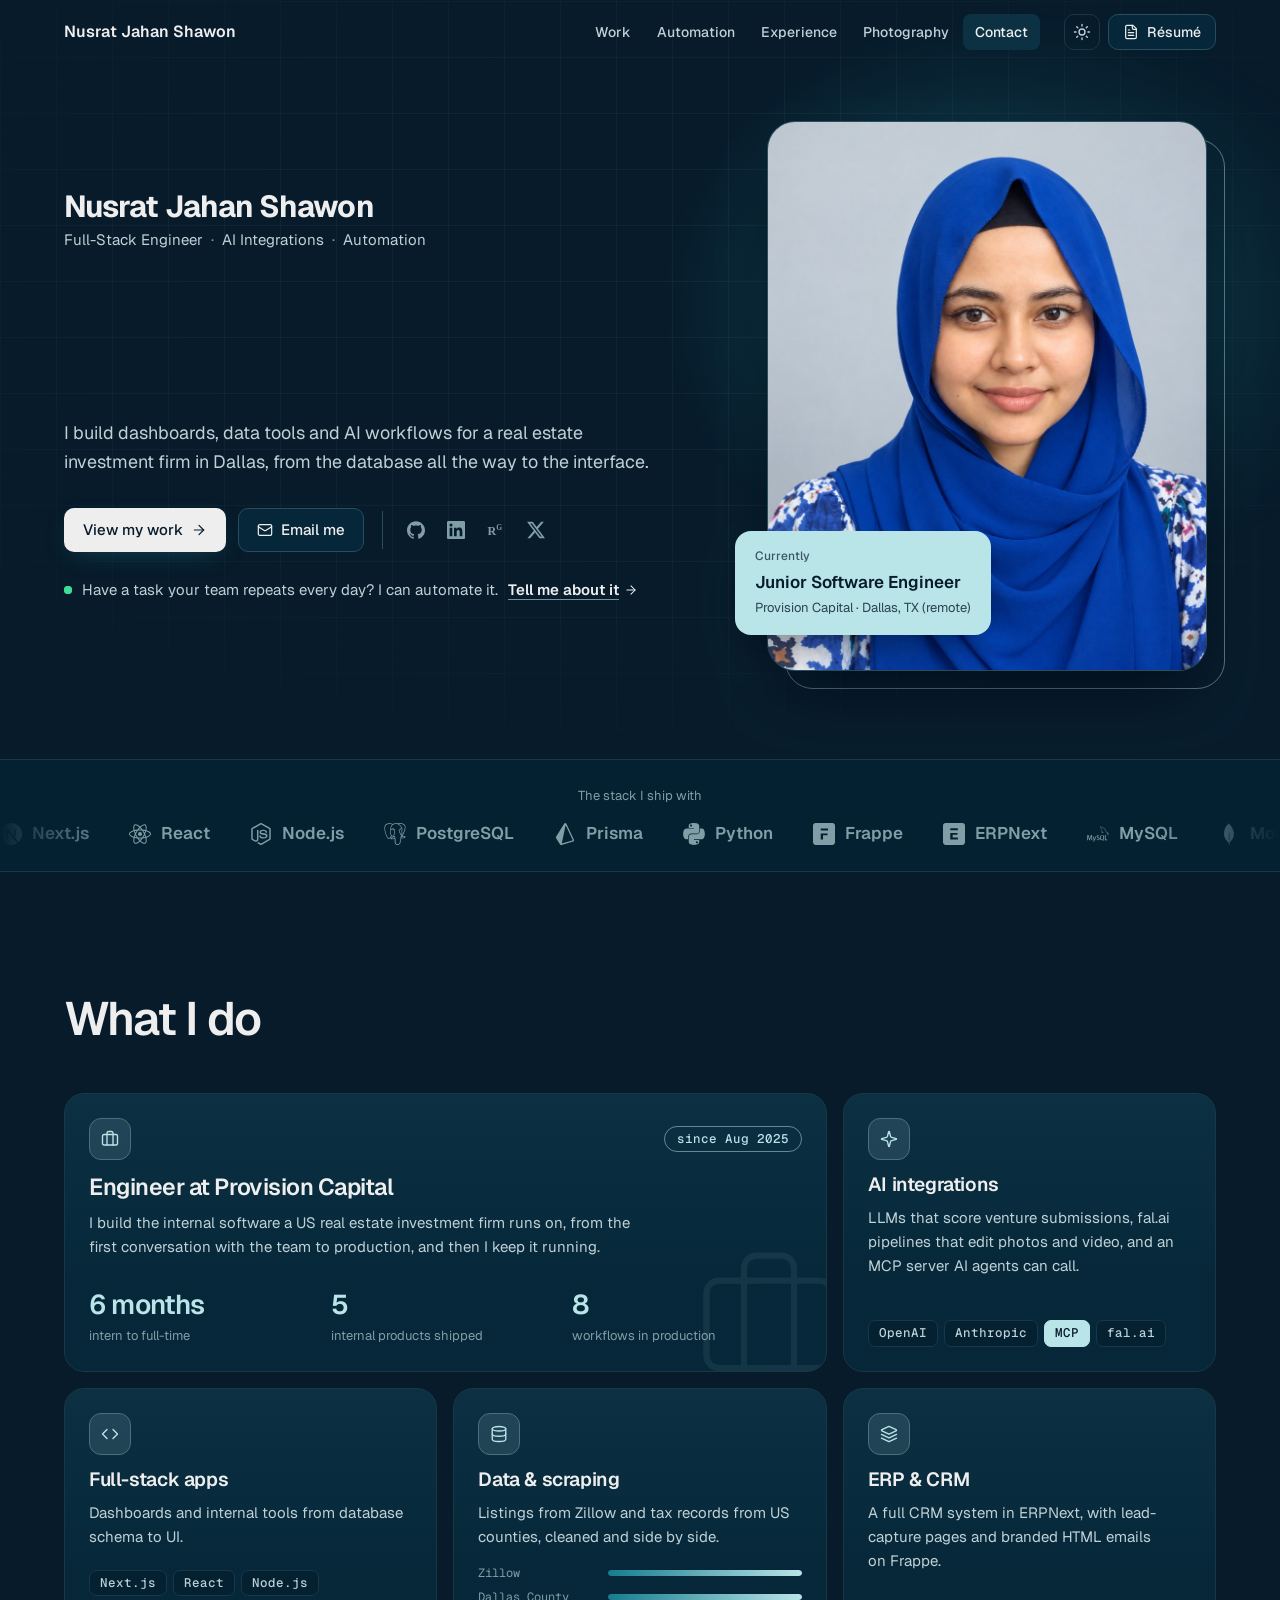
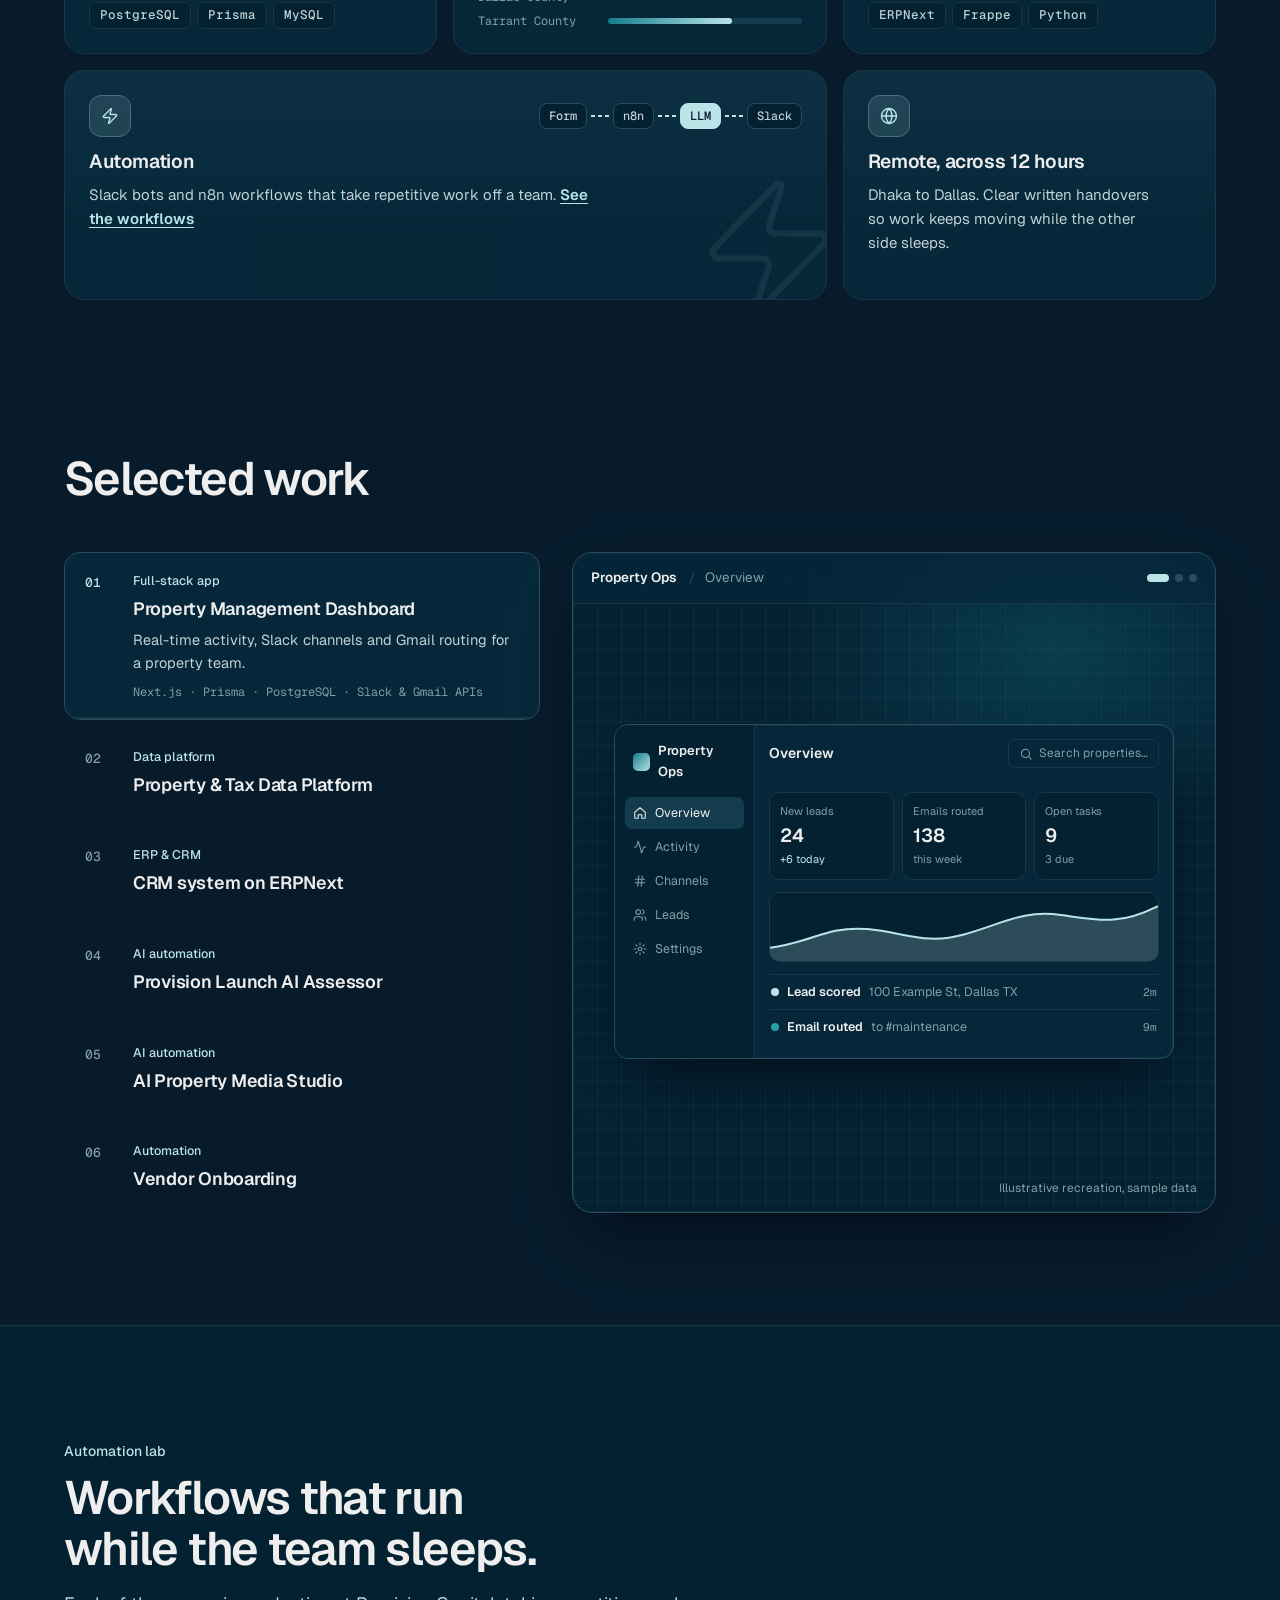
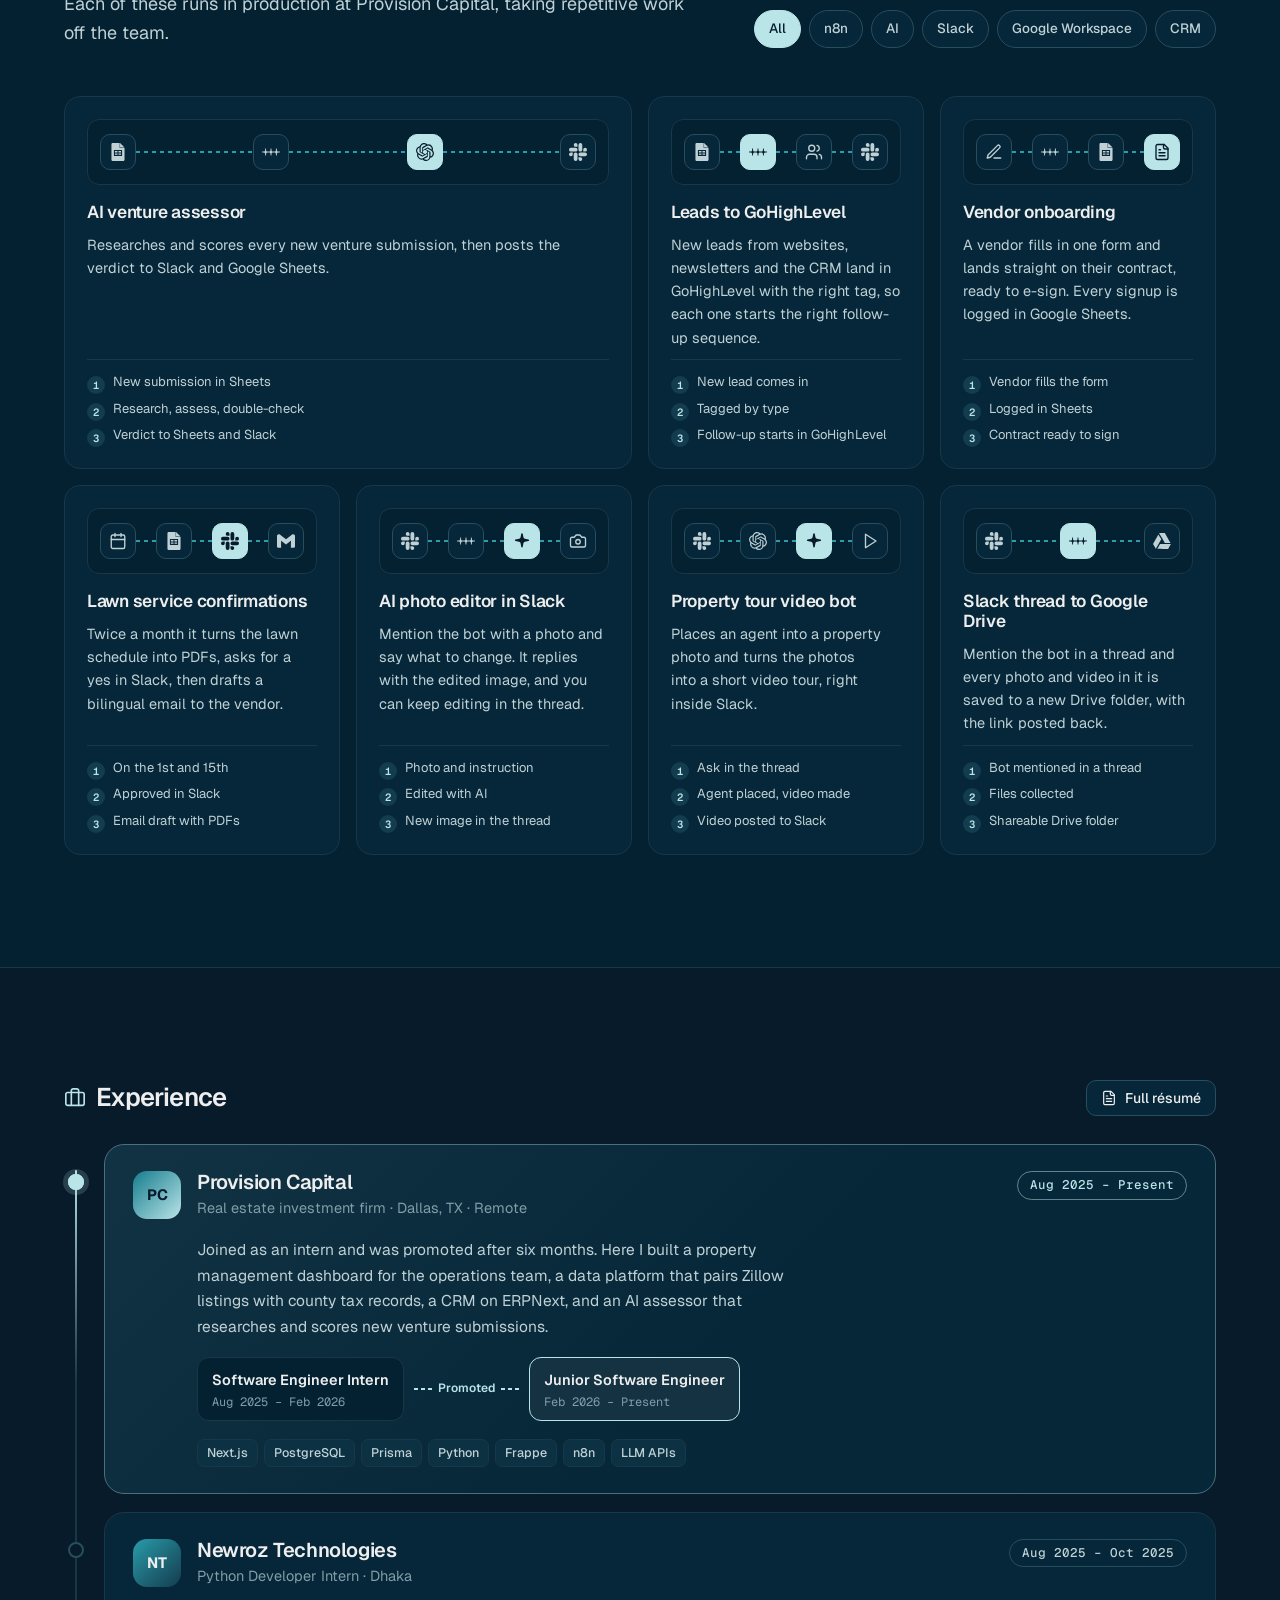
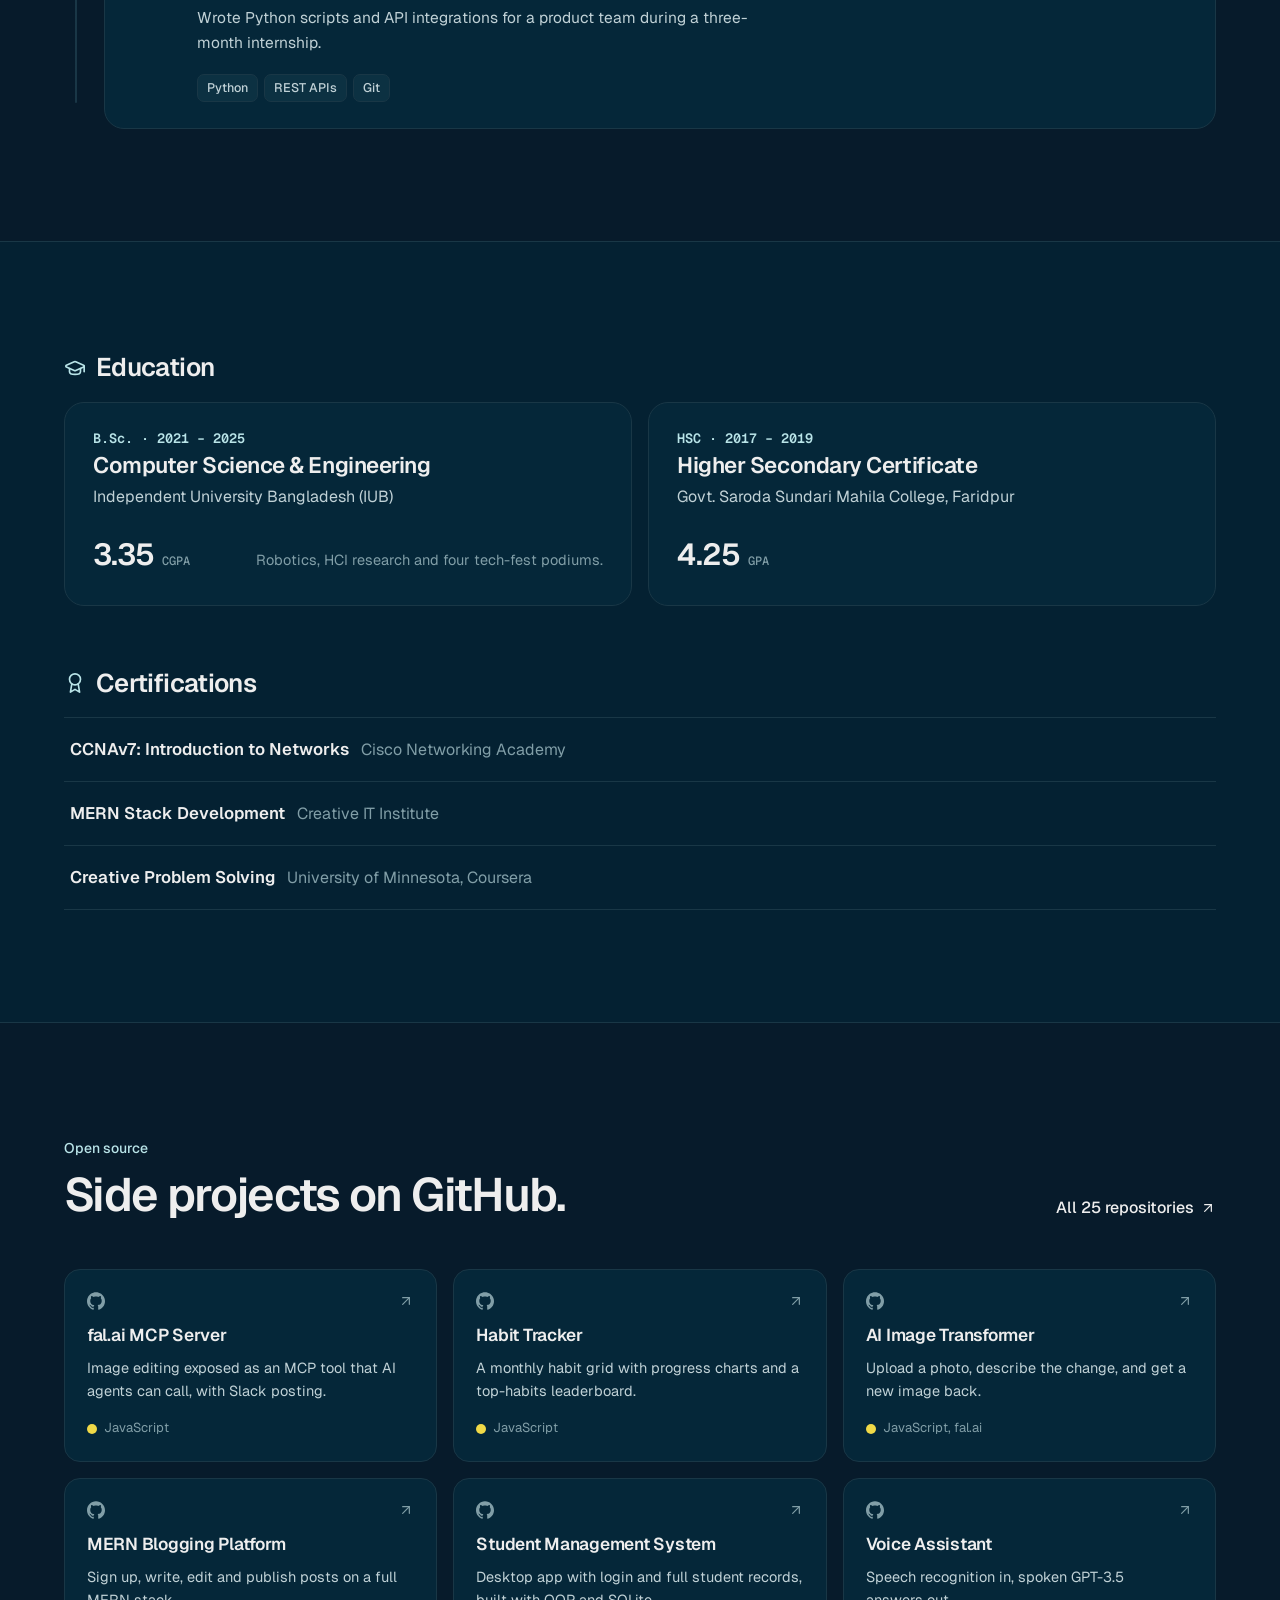
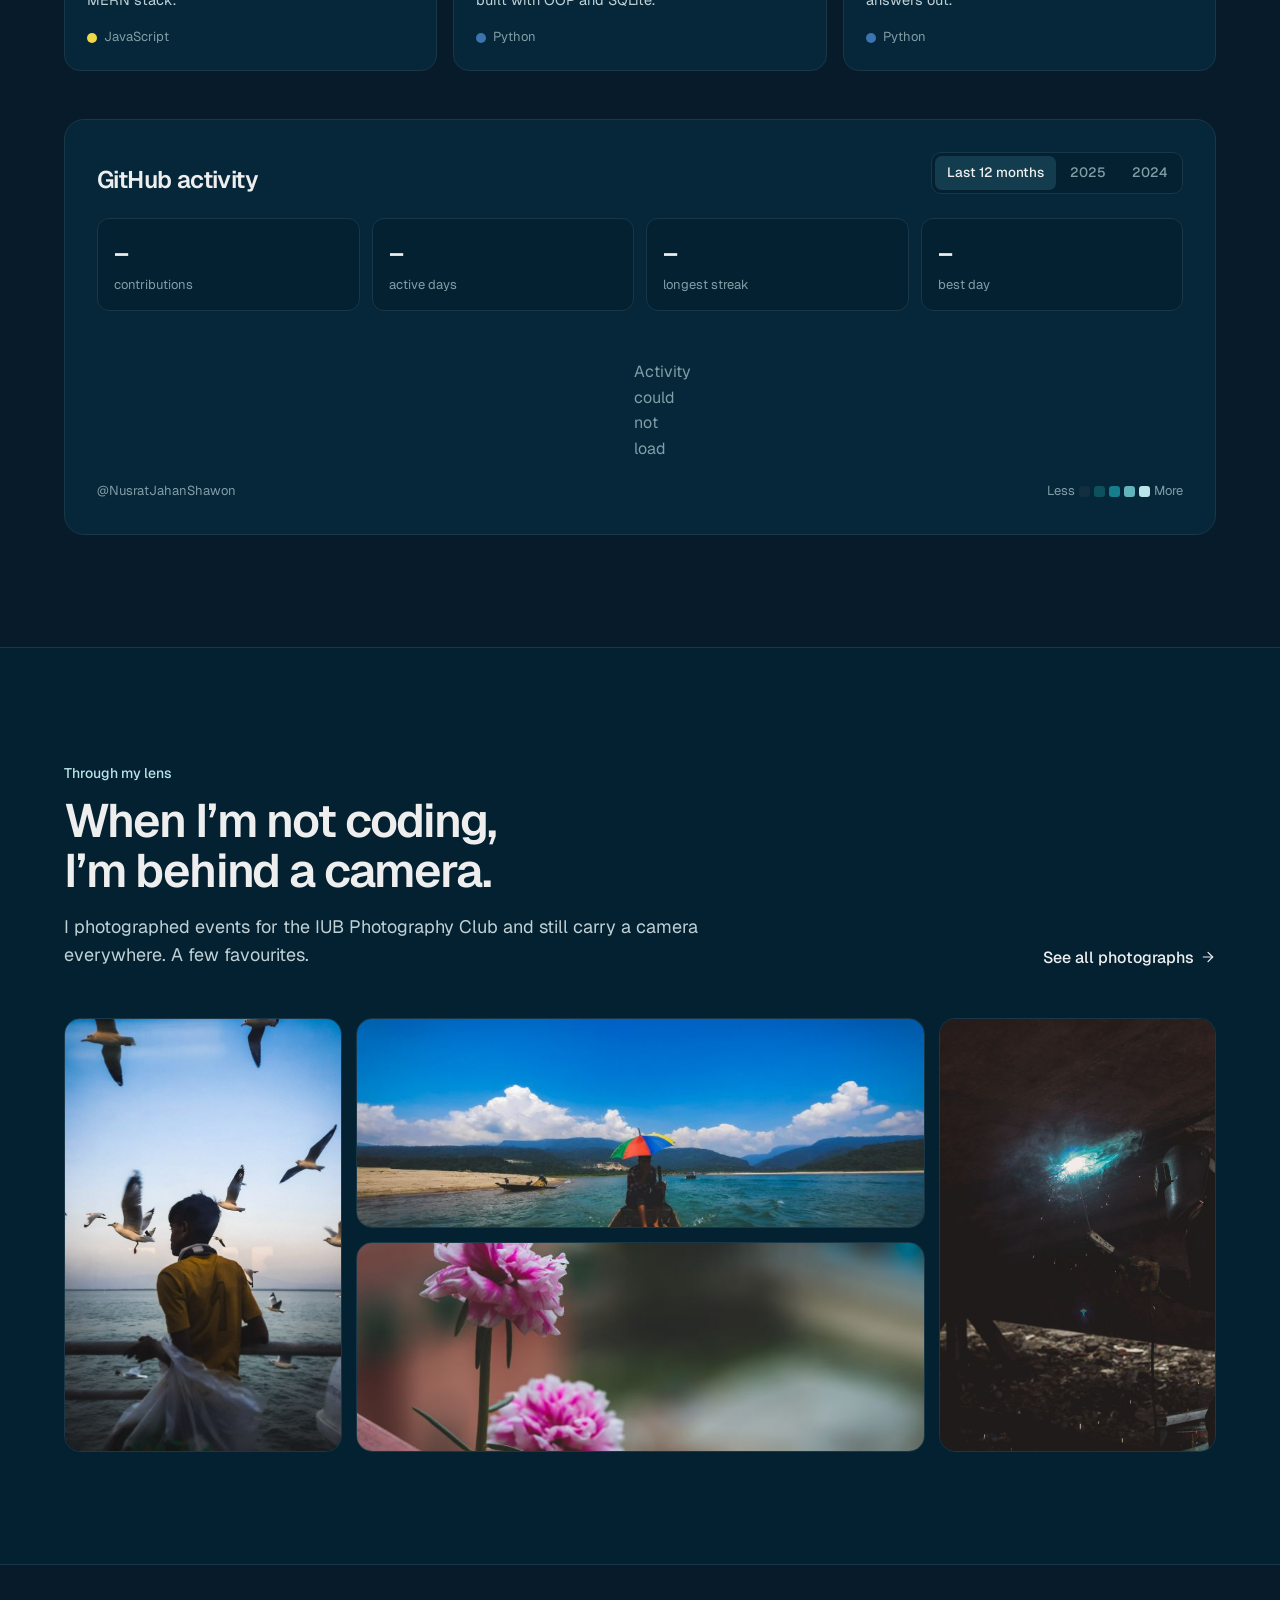
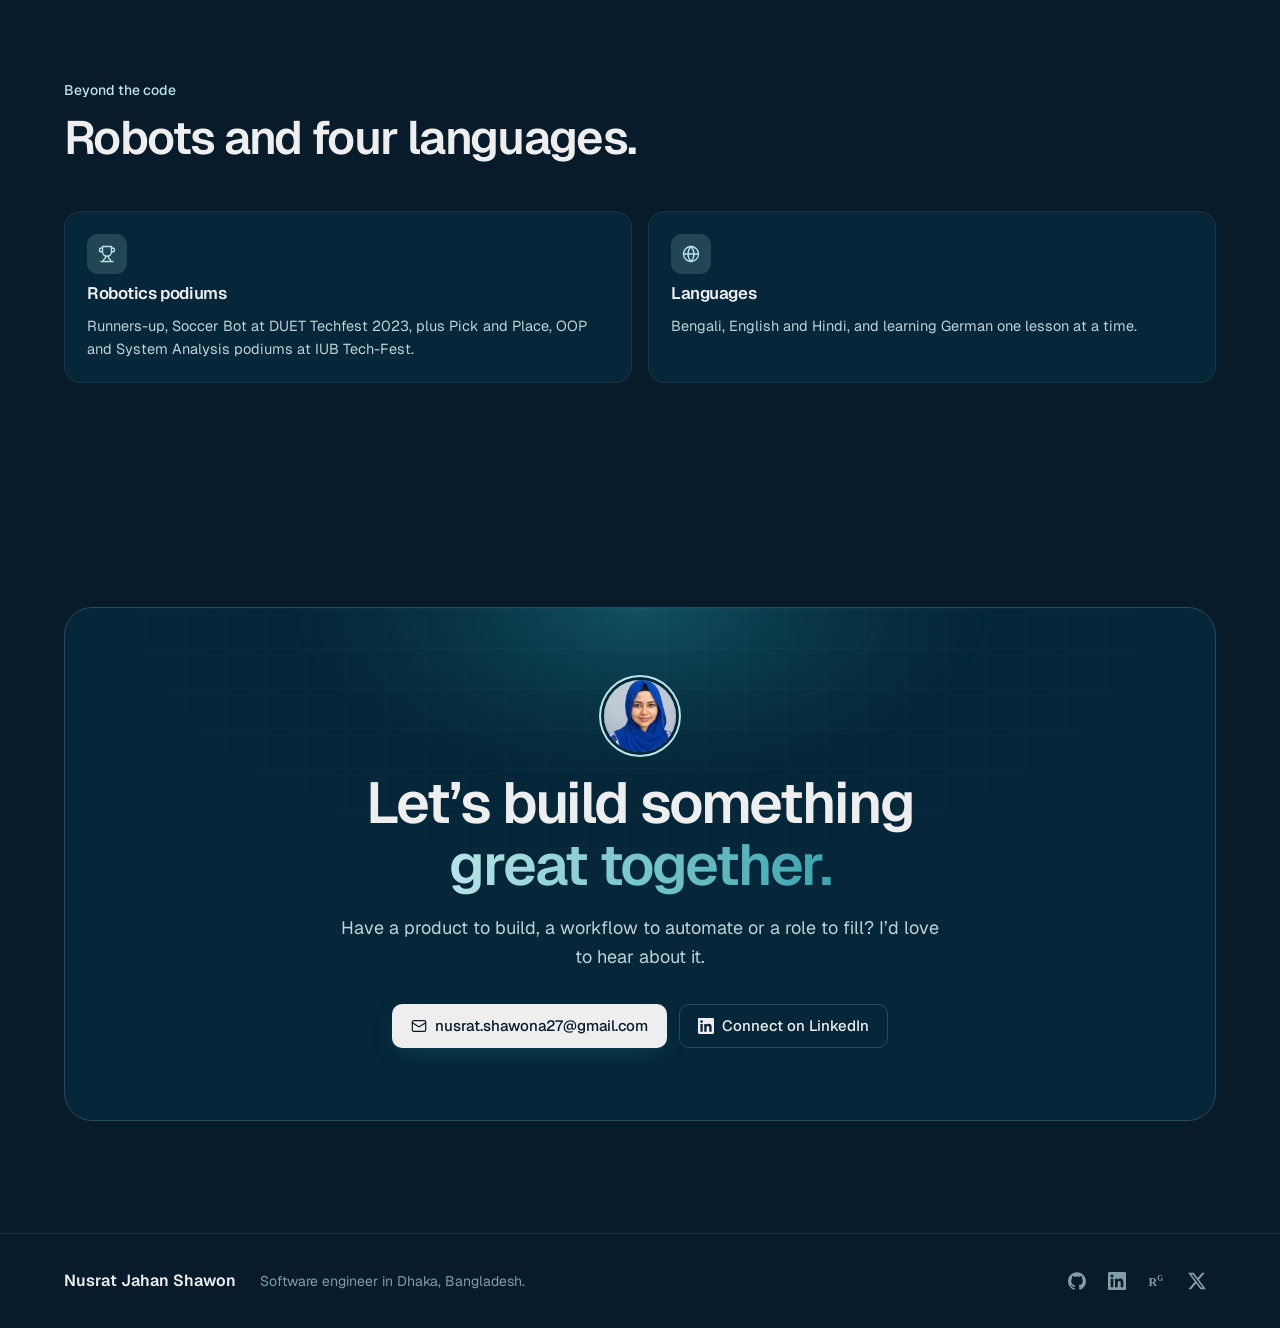
==== commit 31372281: "Swap home photos for river and pink blooms, add five photos to gallery Co-Authored-By: Claude Opus 5" ====
--- a/index.html
+++ b/index.html
@@ -742,9 +742,9 @@
       </div>
       <div class="gallery">
         <figure class="shot shot--tall reveal" data-src="assets/photos/gulls.jpg" data-caption="Gulls at sunset, 2021" data-tags="street"><img src="assets/photos/gulls-sm.jpg" alt="A boy in a yellow shirt at a ferry railing as gulls fly around him at dusk" width="576" height="800" loading="lazy" decoding="async"></figure>
-        <figure class="shot shot--wide reveal" data-src="assets/photos/seed.jpg" data-caption="Seed against the light" data-tags="nature"><img src="assets/photos/seed-sm.jpg" alt="Fine silky seed fibres glowing in backlight between two fingers" width="800" height="533" loading="lazy" decoding="async"></figure>
+        <figure class="shot shot--wide reveal" data-src="assets/photos/river.jpg" data-caption="Out on the river, 2020" data-tags="street"><img src="assets/photos/river-sm.jpg" alt="A person under a rainbow umbrella at the bow of a wooden boat on a green river, hills and blue sky ahead" width="800" height="450" loading="lazy" decoding="async"></figure>
         <figure class="shot shot--tall reveal" data-src="assets/photos/sparks.jpg" data-caption="Forging strength in shadows and sparks, II" data-tags="people"><img src="assets/photos/sparks-sm.jpg" alt="A welder under a hull, a bright blue arc throwing sparks into the dark" width="533" height="800" loading="lazy" decoding="async"></figure>
-        <figure class="shot shot--wide reveal" data-src="assets/photos/rooftop.jpg" data-caption="Rooftop silhouettes, 2022" data-tags="street bw"><img src="assets/photos/rooftop-sm.jpg" alt="Three figures in silhouette along a sloping rooftop wall against a pale sky" width="800" height="533" loading="lazy" decoding="async"></figure>
+        <figure class="shot shot--wide reveal" data-src="assets/photos/pink.jpg" data-caption="Pink blooms, 2020" data-tags="nature"><img src="assets/photos/pink-sm.jpg" alt="Two pink and white ruffled flowers on a railing against a soft blurred background" width="800" height="533" loading="lazy" decoding="async"></figure>
       </div>
     </div>
   </section>
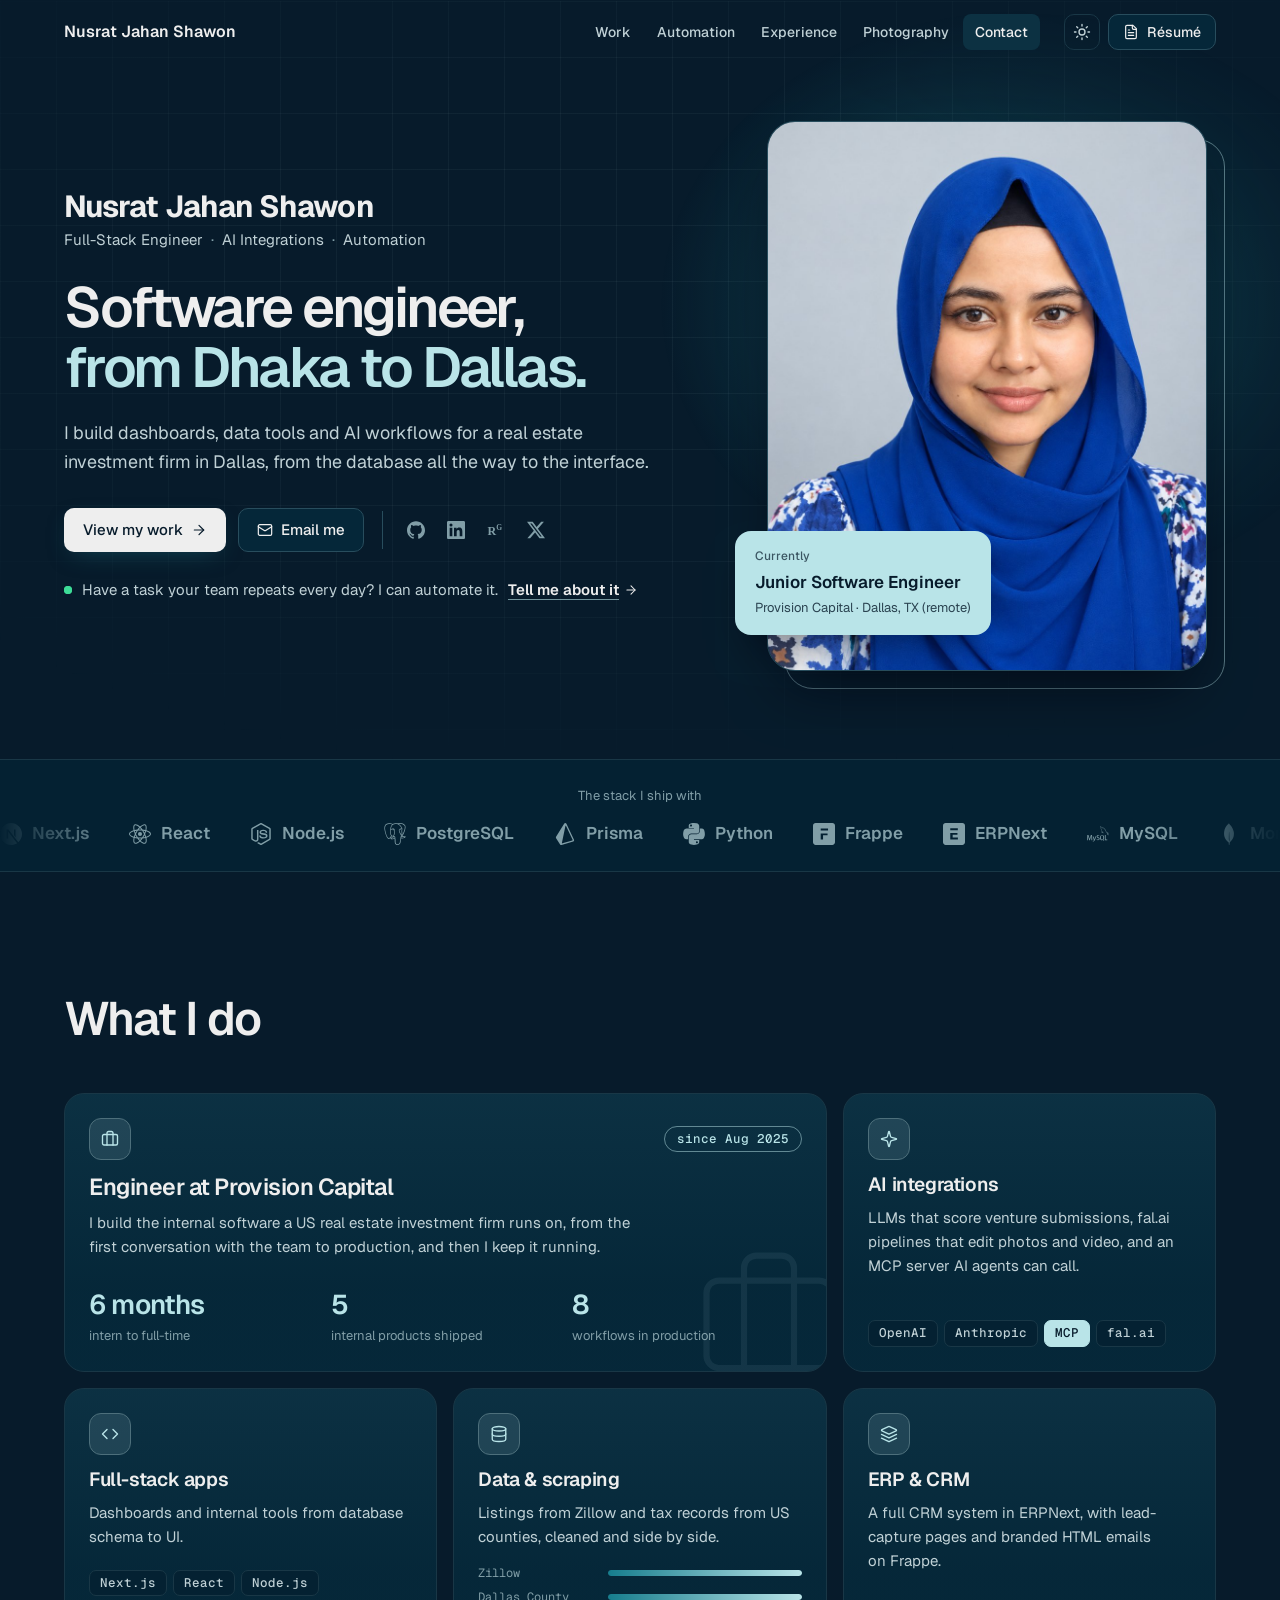
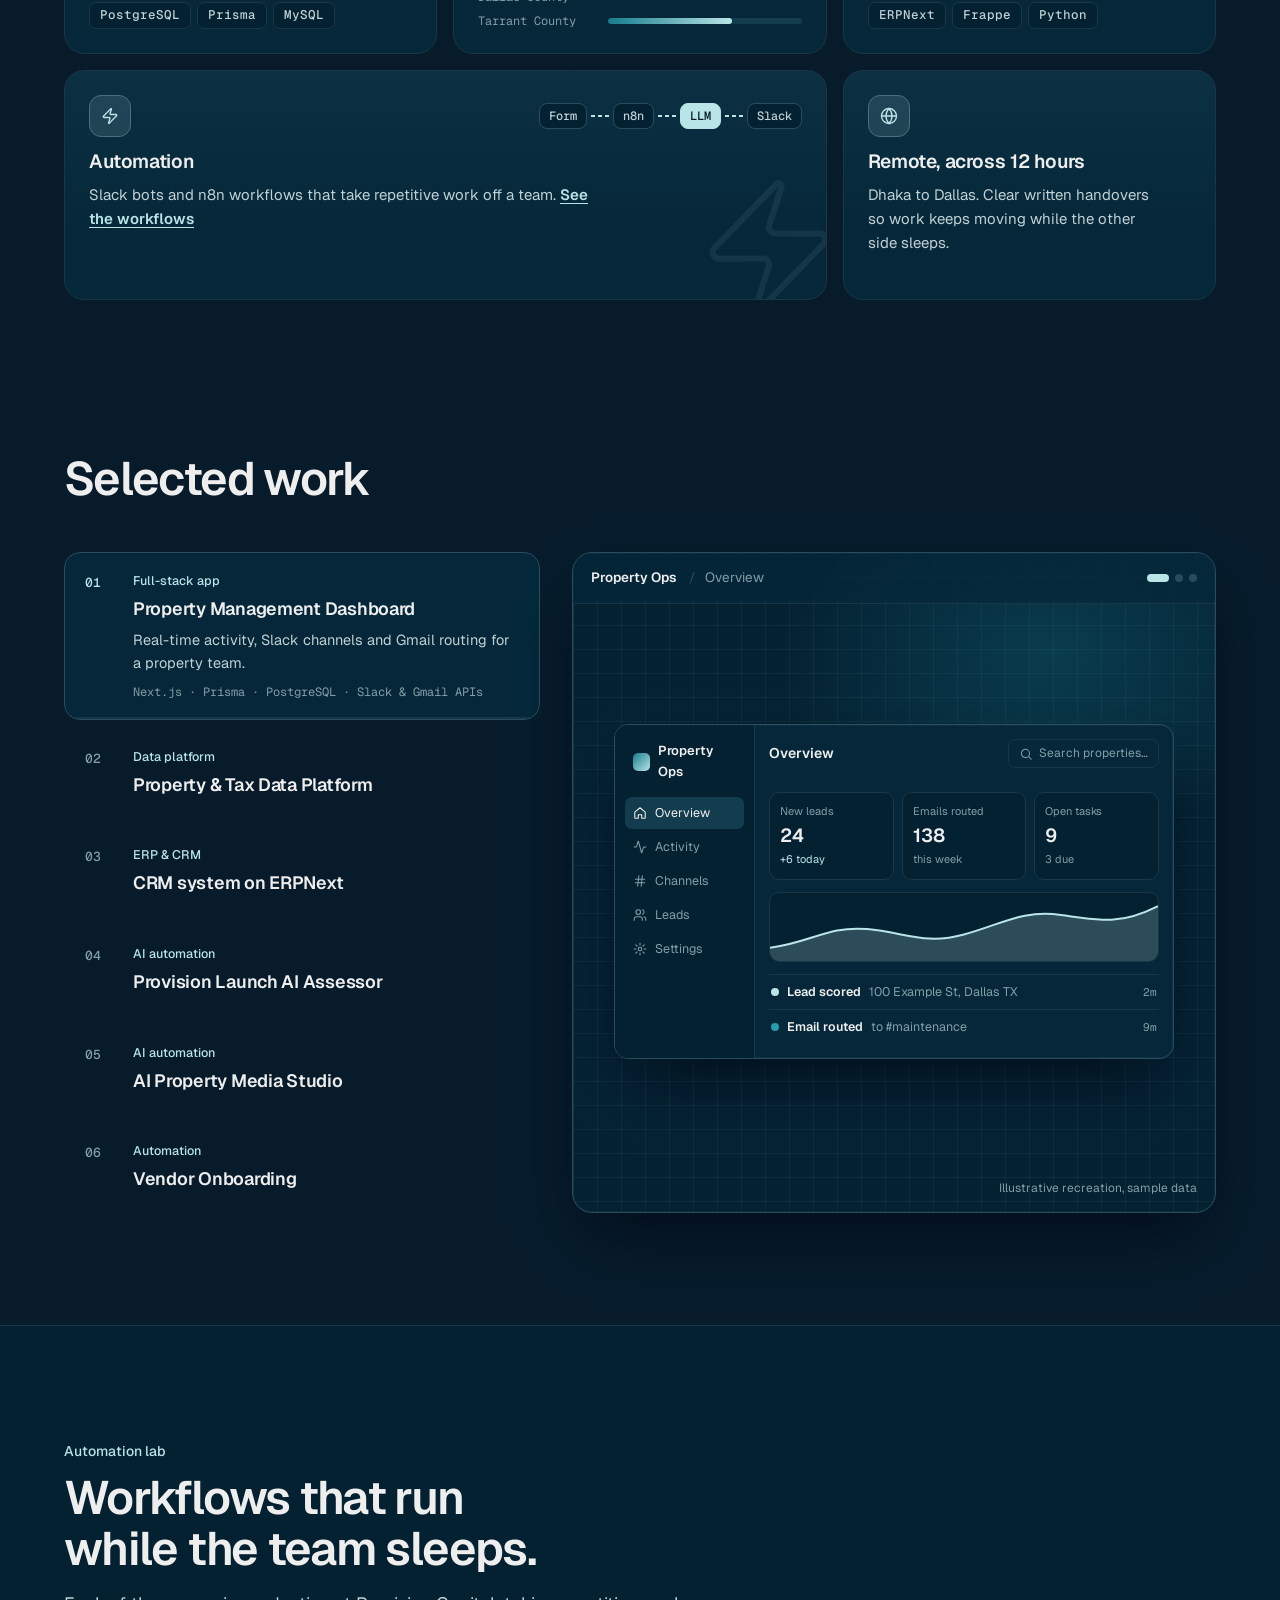
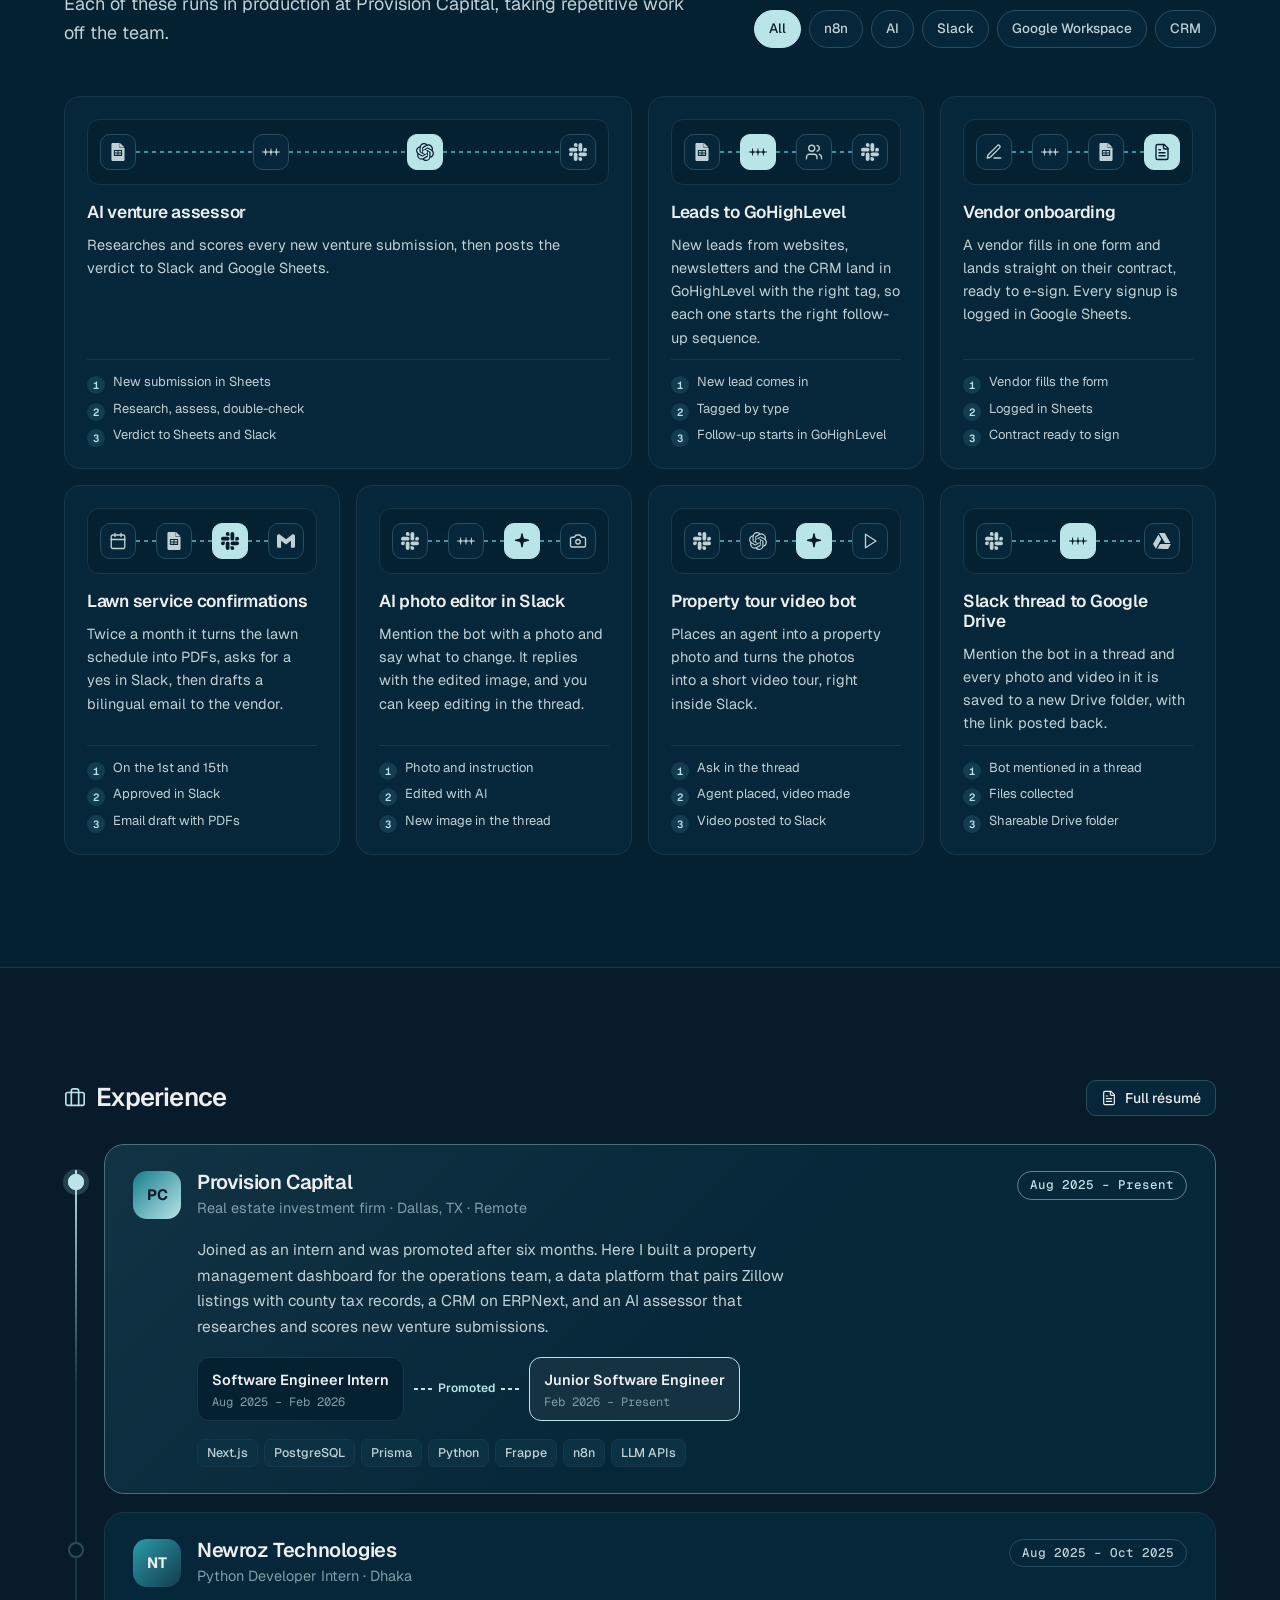
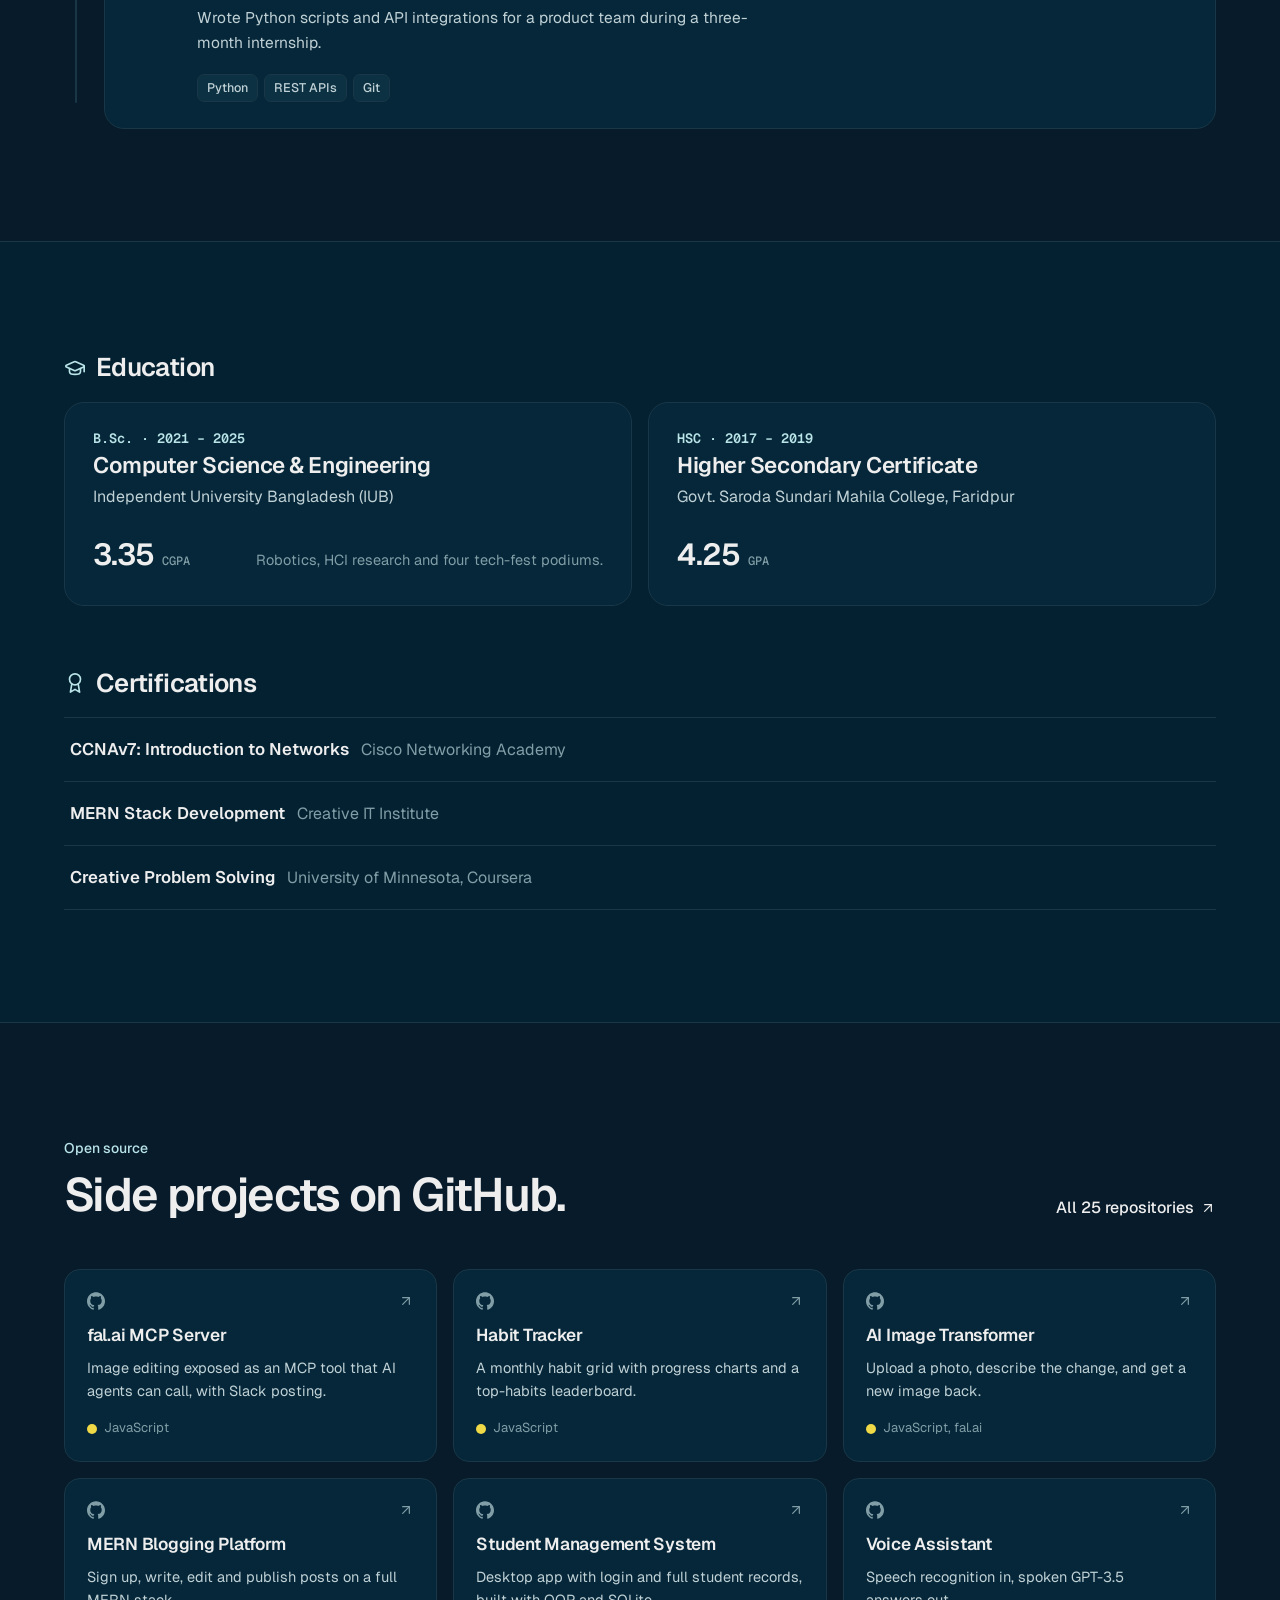
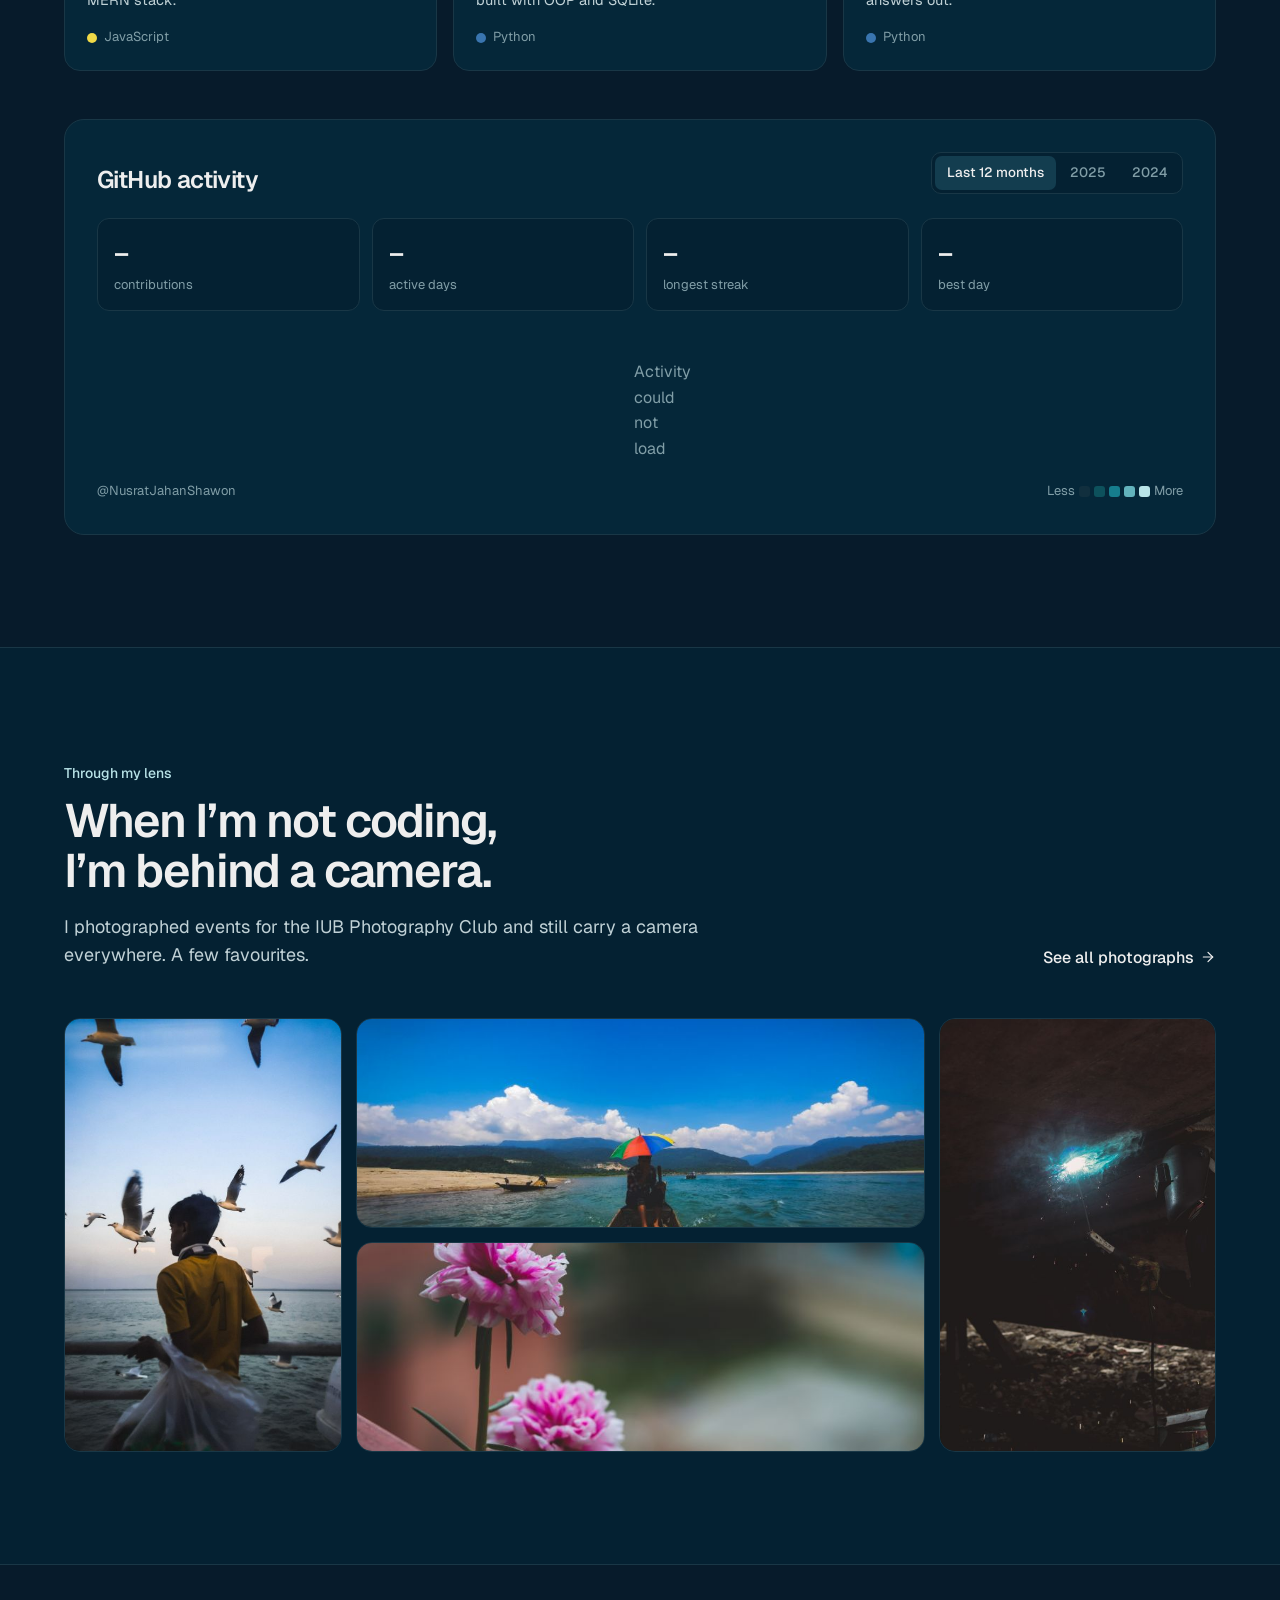
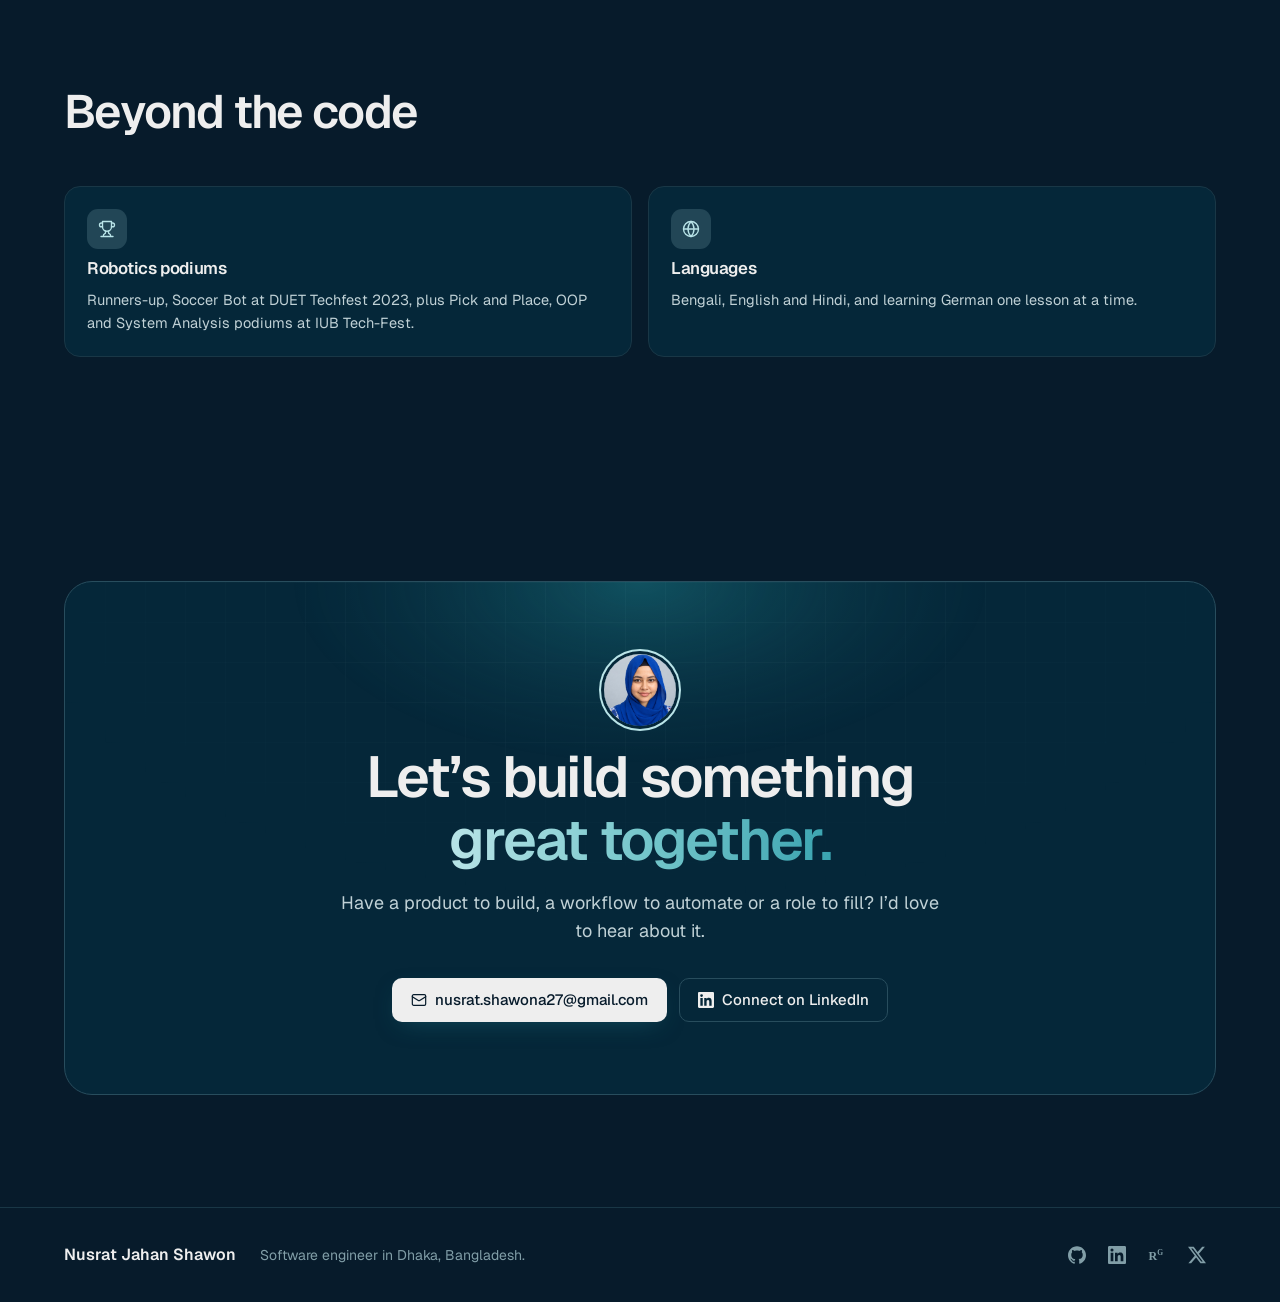
==== commit ff1d7392: "New one-page résumé, plain Beyond the code heading Co-Authored-By: Claude Opus 5.5 <noreply@anthropi" ====
--- a/index.html
+++ b/index.html
@@ -753,8 +753,7 @@
   <section class="section" aria-labelledby="beyond-title">
     <div class="container">
       <div class="section-head reveal">
-        <span class="kicker">Beyond the code</span>
-        <h2 id="beyond-title">Robots and four languages.</h2>
+        <h2 id="beyond-title">Beyond the code</h2>
       </div>
       <div class="beyond">
         <div class="beyond-card reveal"><span class="beyond-card__icon"><svg class="i" aria-hidden="true"><use href="#i-trophy"/></svg></span><h3>Robotics podiums</h3><p>Runners-up, Soccer Bot at DUET Techfest 2023, plus Pick and Place, OOP and System Analysis podiums at IUB Tech-Fest.</p></div>
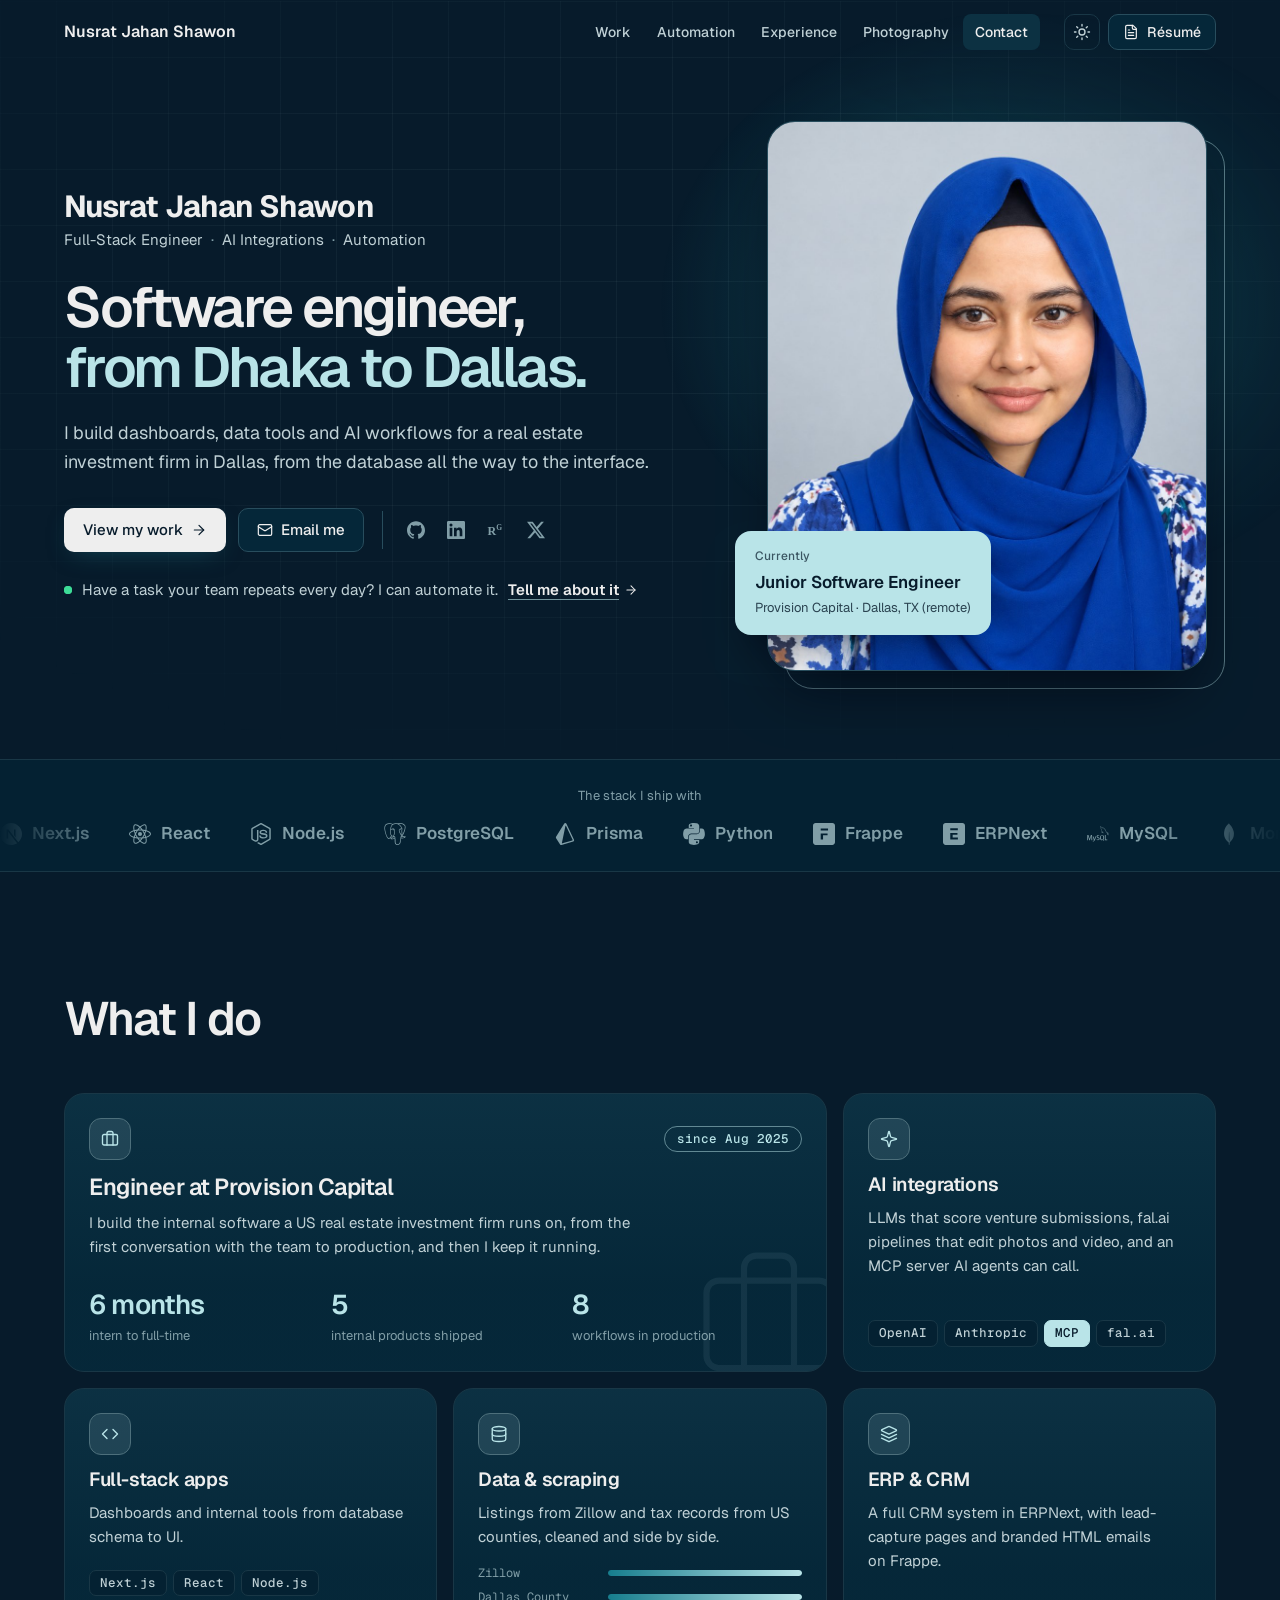
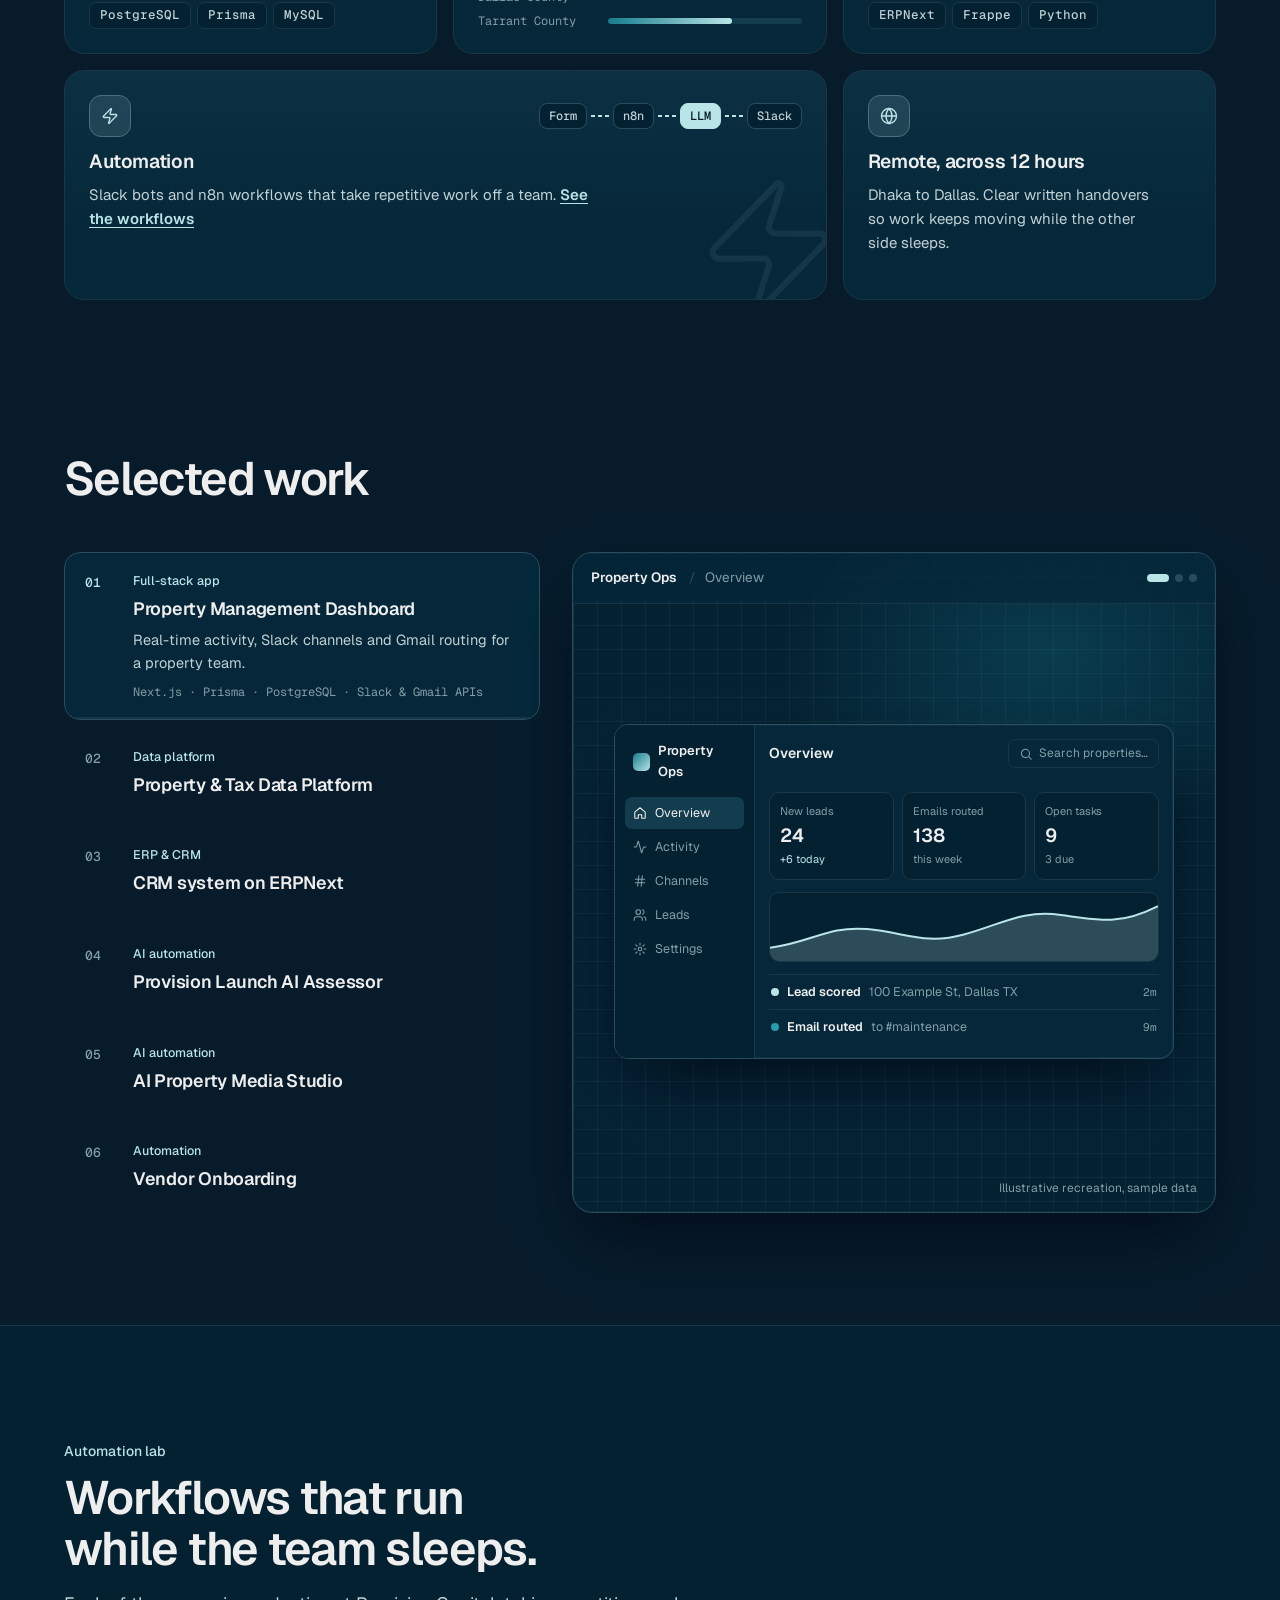
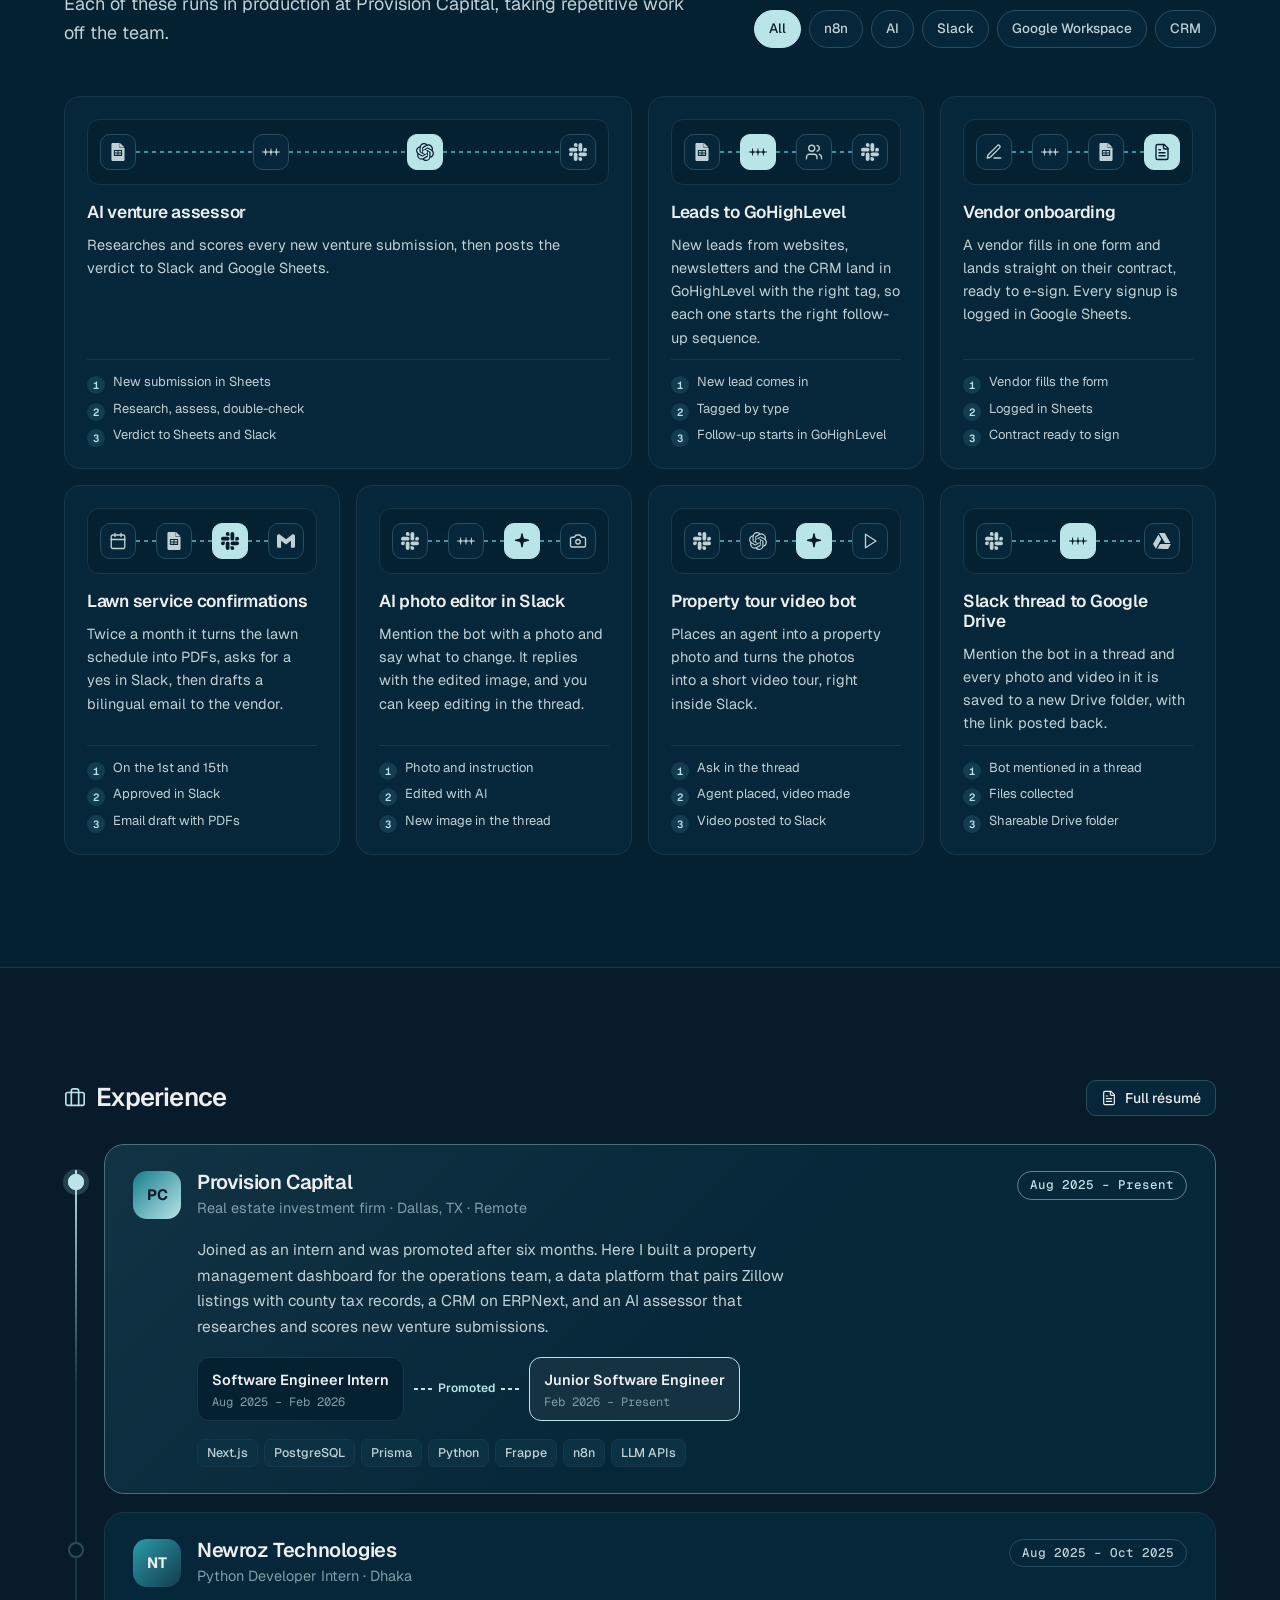
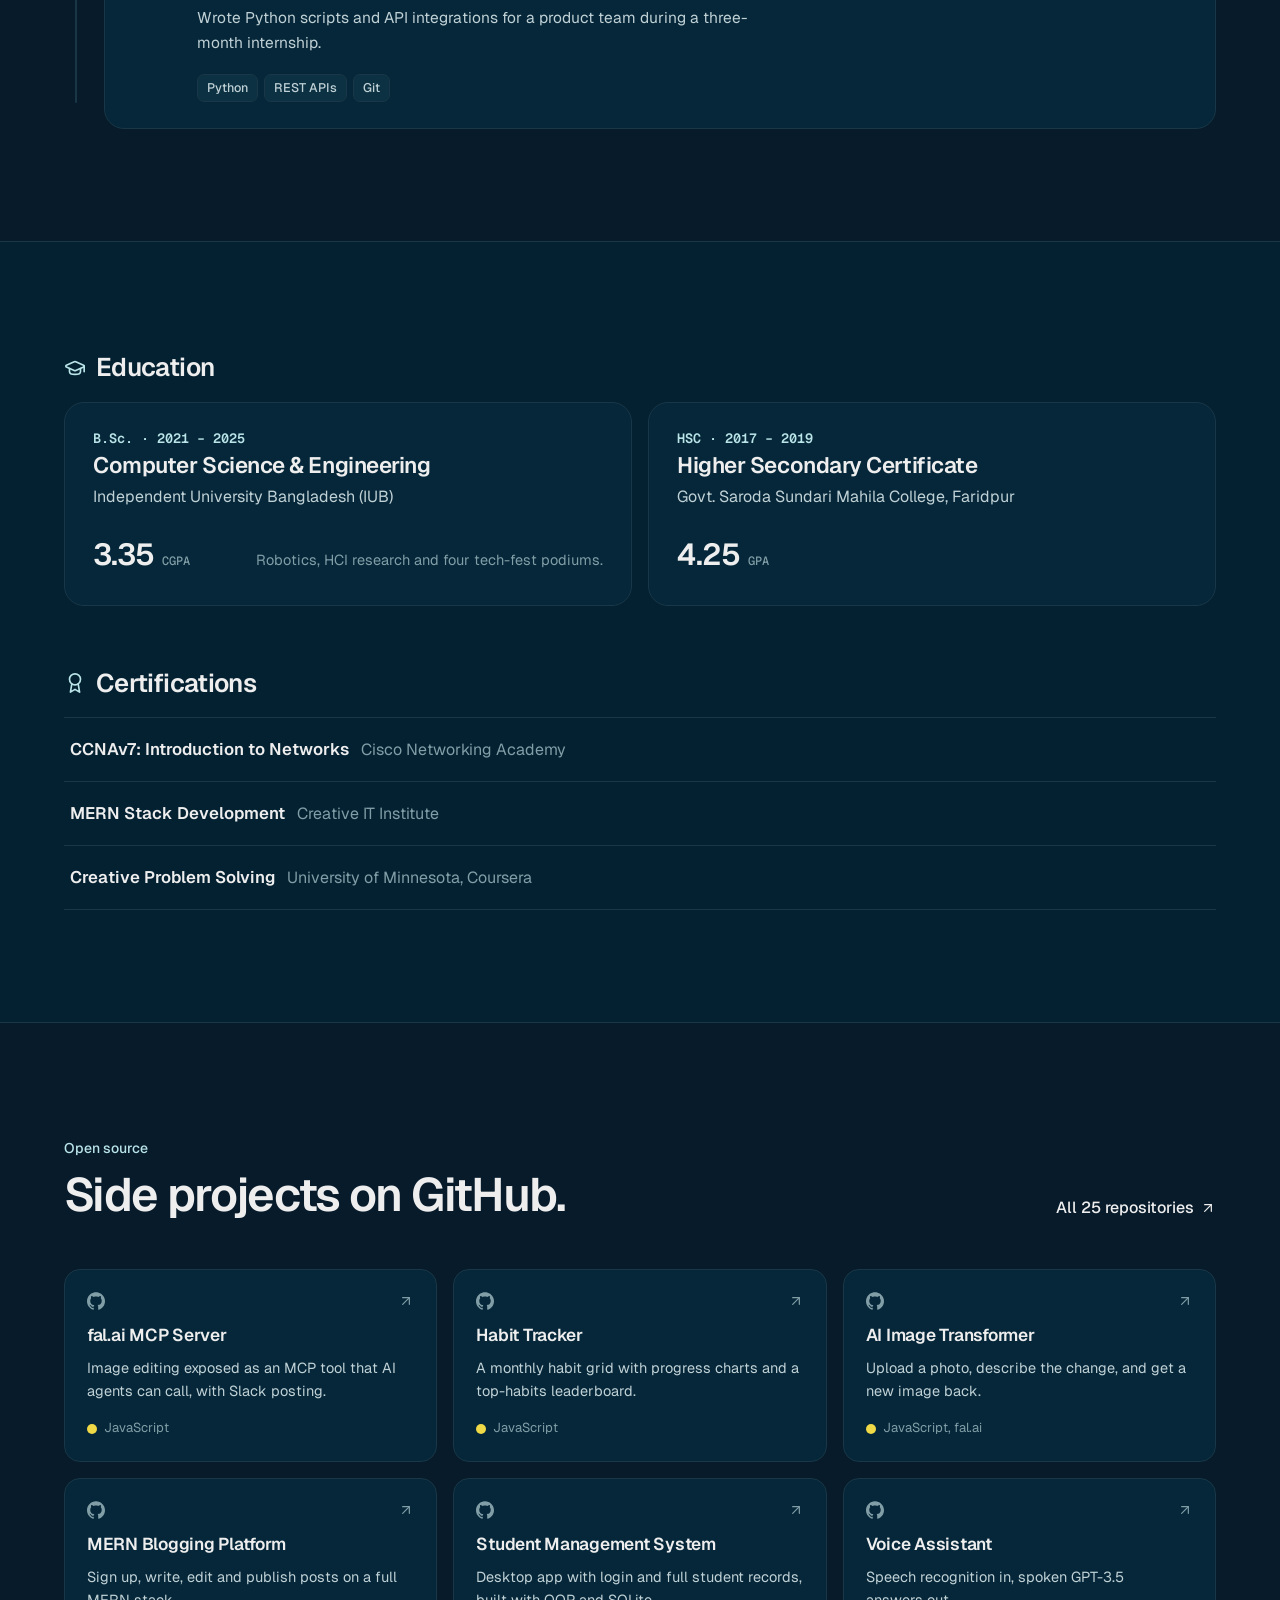
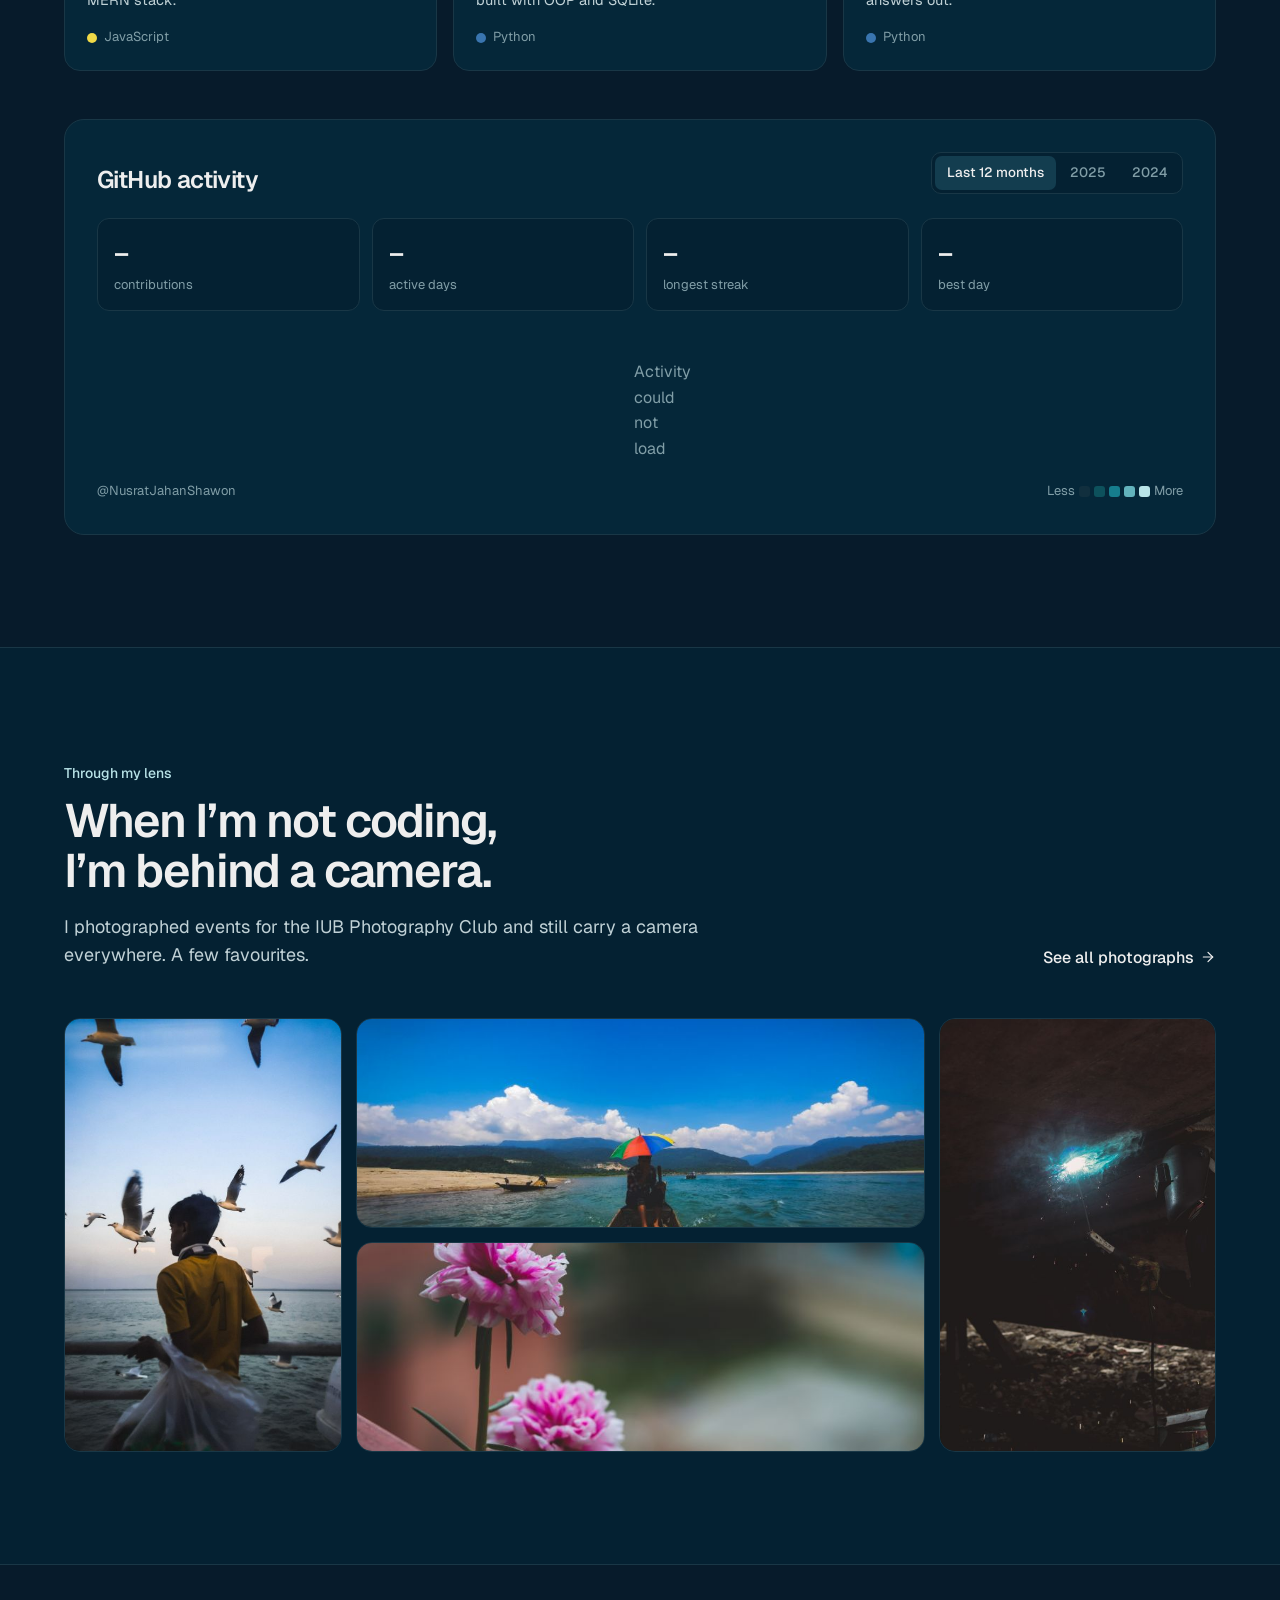
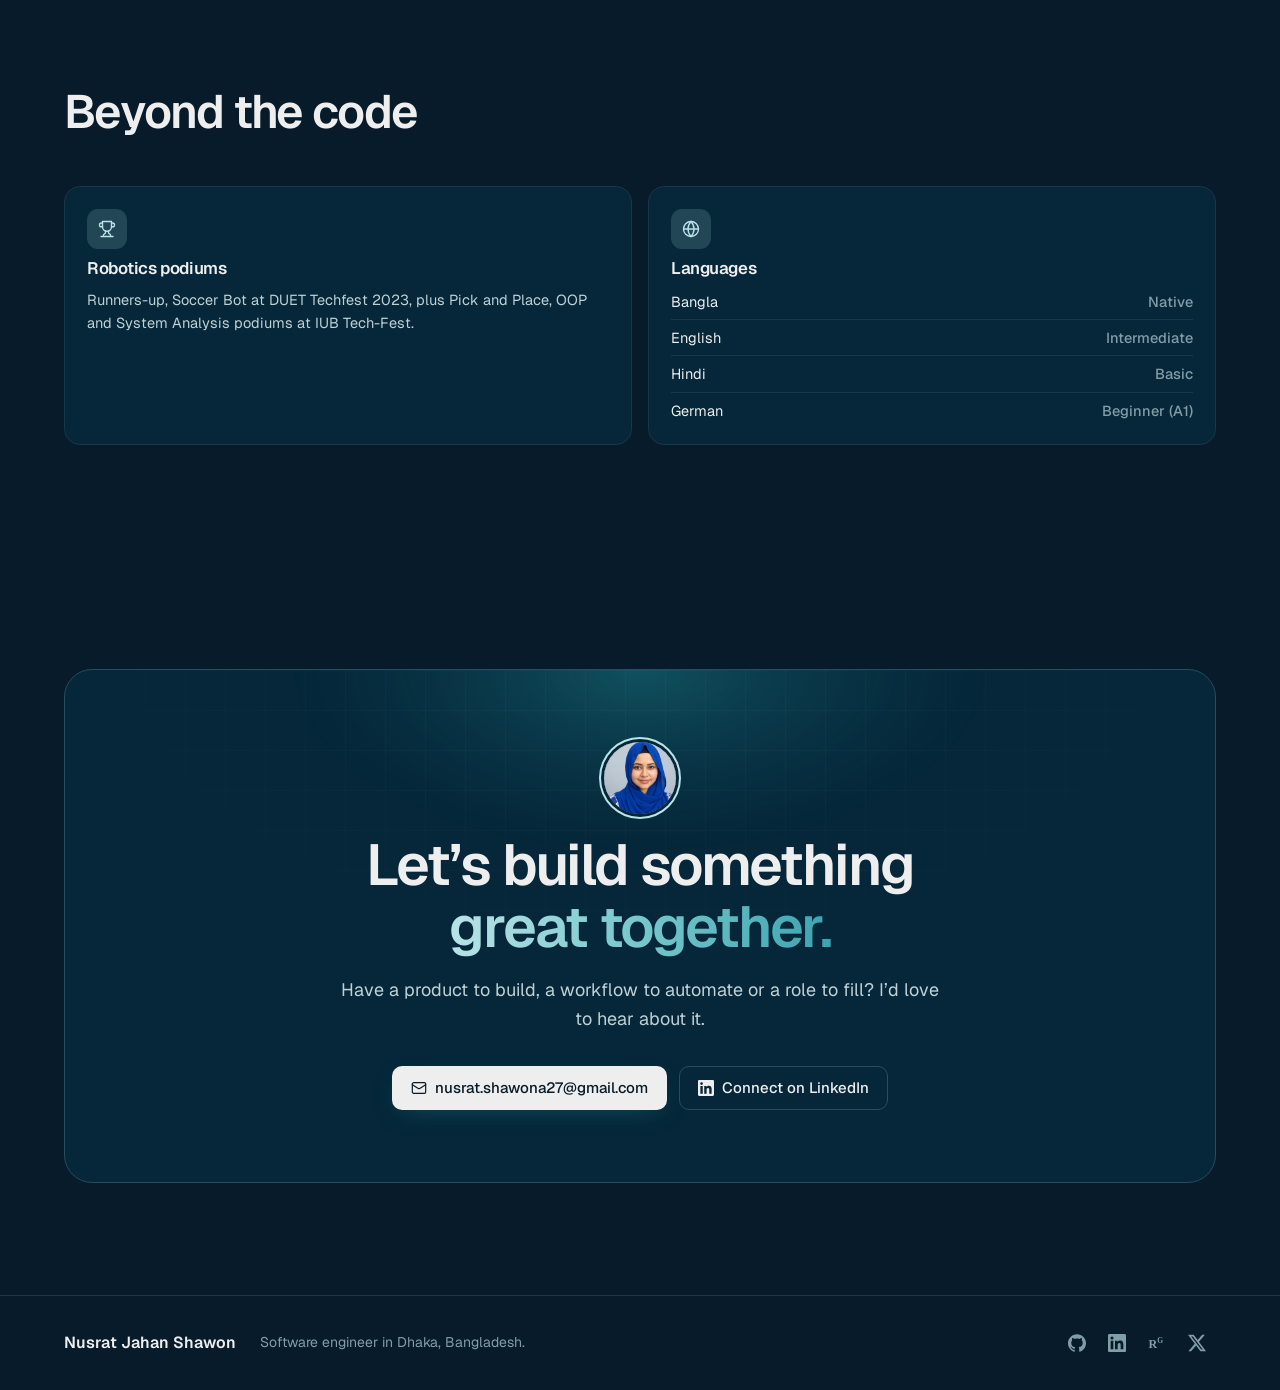
==== commit 7b43d41b: "Language levels on site and résumé Co-Authored-By: Claude Opus 5.5 <noreply@anthropic.com> Claude-Se" ====
--- a/index.html
+++ b/index.html
@@ -13,7 +13,7 @@
 <link rel="preconnect" href="https://fonts.googleapis.com">
 <link rel="preconnect" href="https://fonts.gstatic.com" crossorigin>
 <link href="https://fonts.googleapis.com/css2?family=Geist:wght@400;500;600;700&family=Geist+Mono:wght@400;500&display=swap" rel="stylesheet">
-<link rel="stylesheet" href="styles.css?v=20261118">
+<link rel="stylesheet" href="styles.css?v=20261118b">
 <script>
   try { const t = localStorage.getItem('theme'); if (t) document.documentElement.dataset.theme = t; } catch (e) {}
   document.documentElement.classList.add('js');
@@ -757,7 +757,7 @@
       </div>
       <div class="beyond">
         <div class="beyond-card reveal"><span class="beyond-card__icon"><svg class="i" aria-hidden="true"><use href="#i-trophy"/></svg></span><h3>Robotics podiums</h3><p>Runners-up, Soccer Bot at DUET Techfest 2023, plus Pick and Place, OOP and System Analysis podiums at IUB Tech-Fest.</p></div>
-        <div class="beyond-card reveal"><span class="beyond-card__icon"><svg class="i" aria-hidden="true"><use href="#i-globe"/></svg></span><h3>Languages</h3><p>Bengali, English and Hindi, and learning German one lesson at a time.</p></div>
+        <div class="beyond-card reveal"><span class="beyond-card__icon"><svg class="i" aria-hidden="true"><use href="#i-globe"/></svg></span><h3>Languages</h3><ul class="langs"><li><span>Bangla</span><b>Native</b></li><li><span>English</span><b>Intermediate</b></li><li><span>Hindi</span><b>Basic</b></li><li><span>German</span><b>Beginner (A1)</b></li></ul></div>
       </div>
     </div>
   </section>
--- a/styles.css
+++ b/styles.css
@@ -707,3 +707,10 @@
   .masonry .shot { margin-bottom: 10px; }
 }
 @media (hover: none) { .shot::after { opacity: 1; transform: none; } }
+
+/* Beyond the code: language levels */
+.langs { display: grid; gap: 6px; margin: 2px 0 0; padding: 0; list-style: none; font-size: 14.5px; }
+.langs li { display: flex; justify-content: space-between; gap: 12px; padding-bottom: 6px; border-bottom: 1px solid var(--border); }
+.langs li:last-child { border-bottom: 0; padding-bottom: 0; }
+.langs span { color: var(--text); }
+.langs b { font-weight: 500; color: var(--muted); }
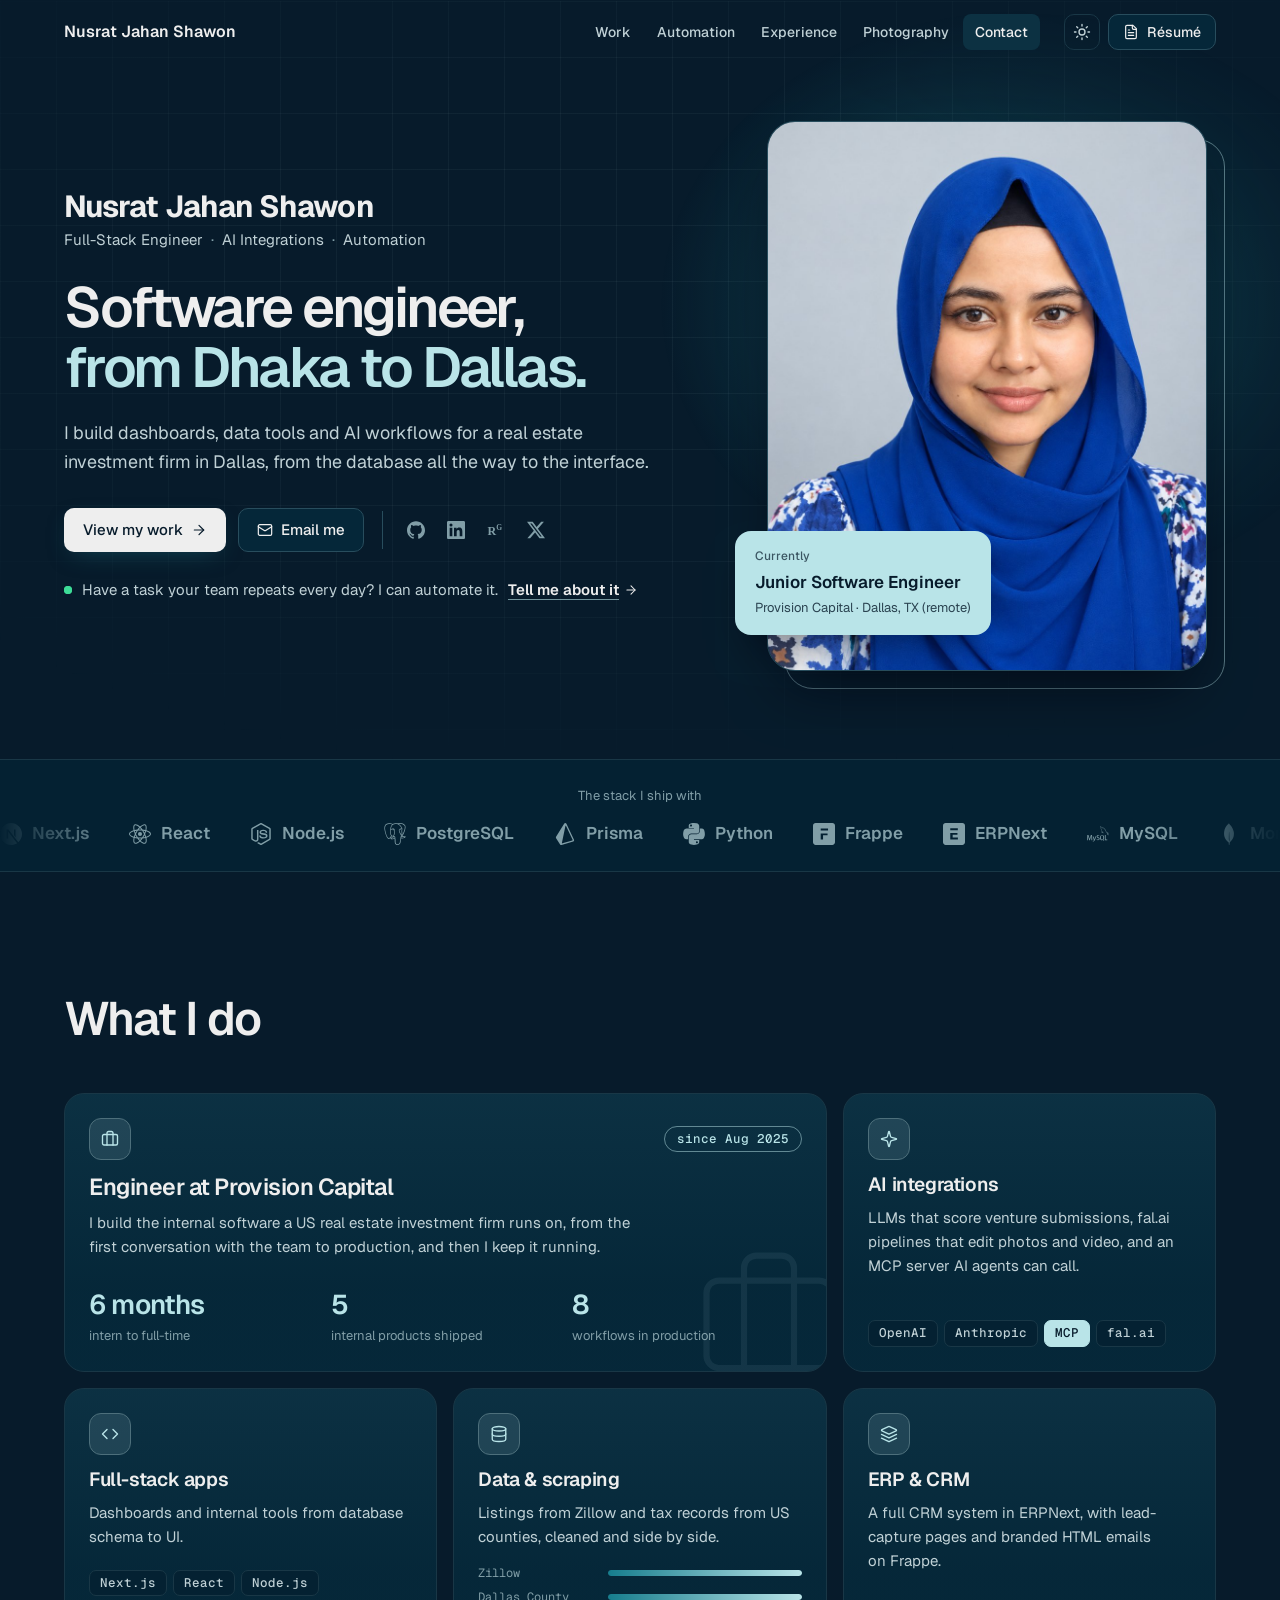
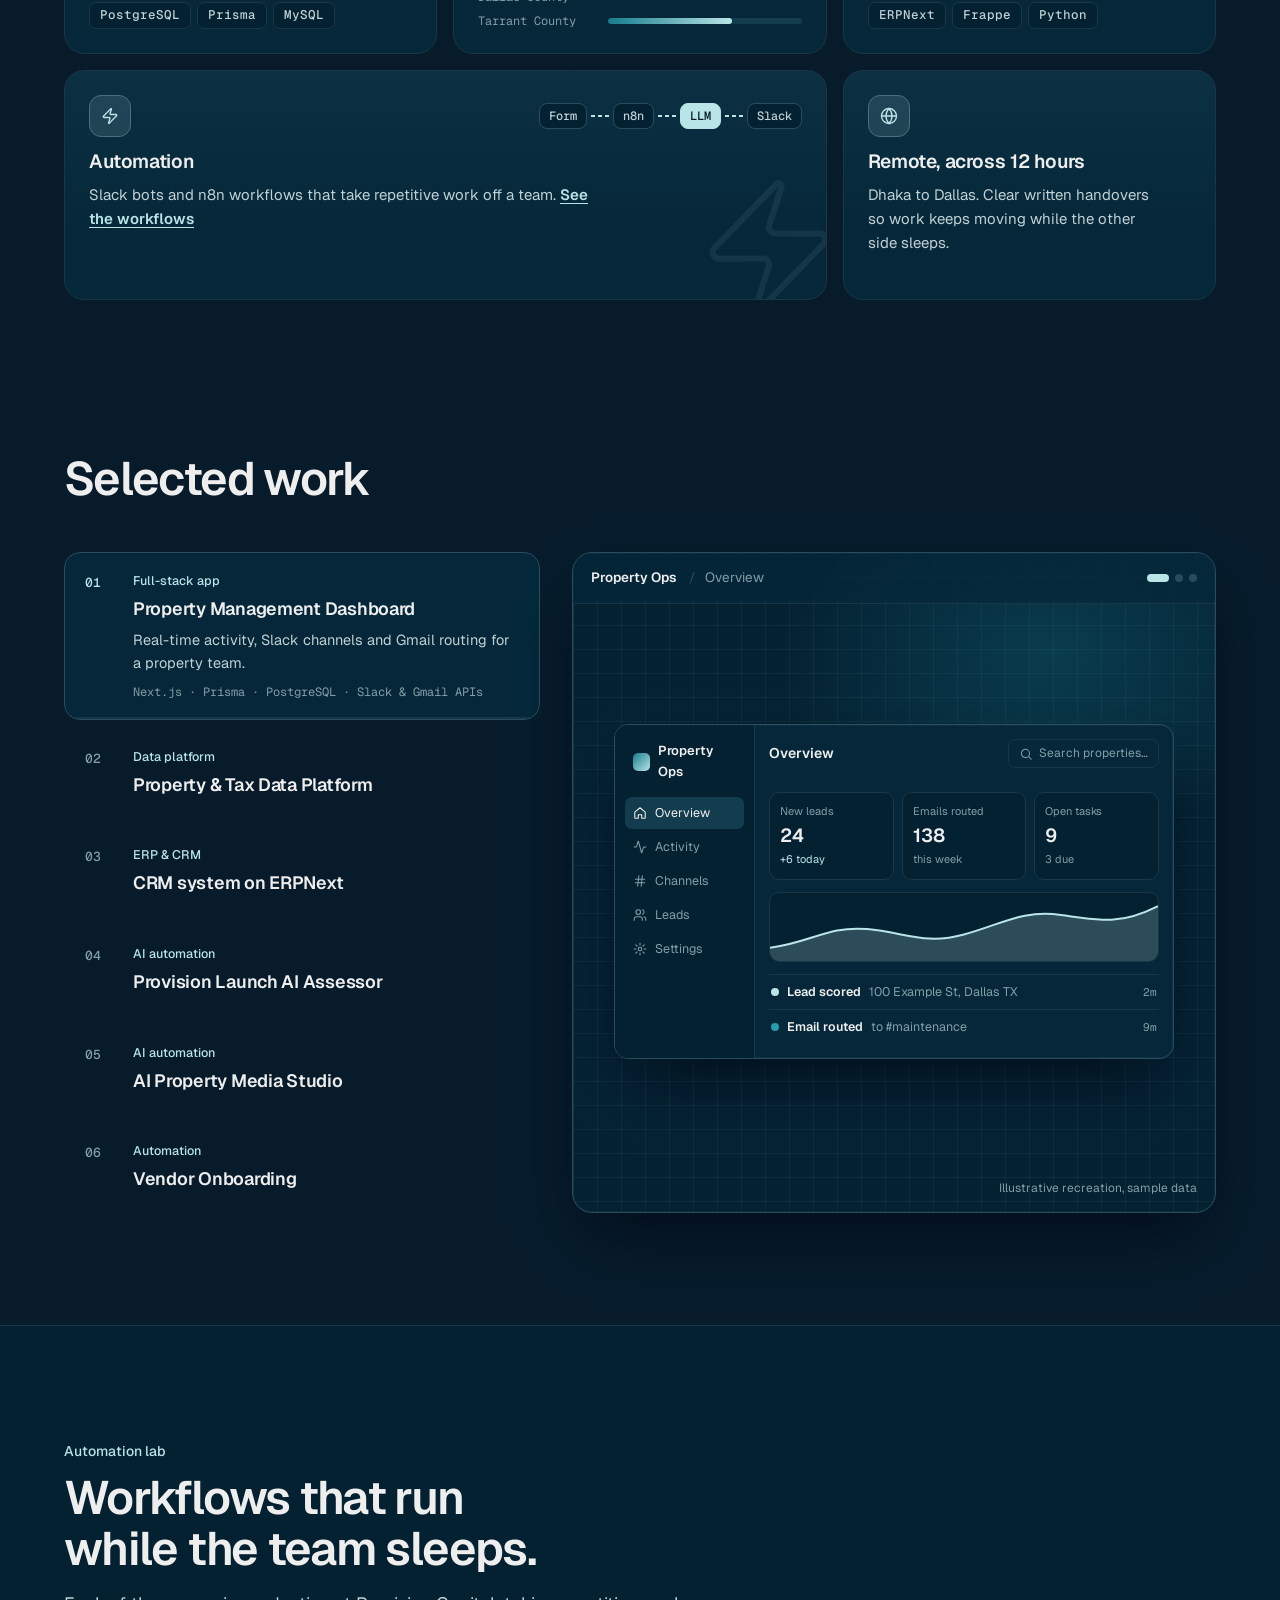
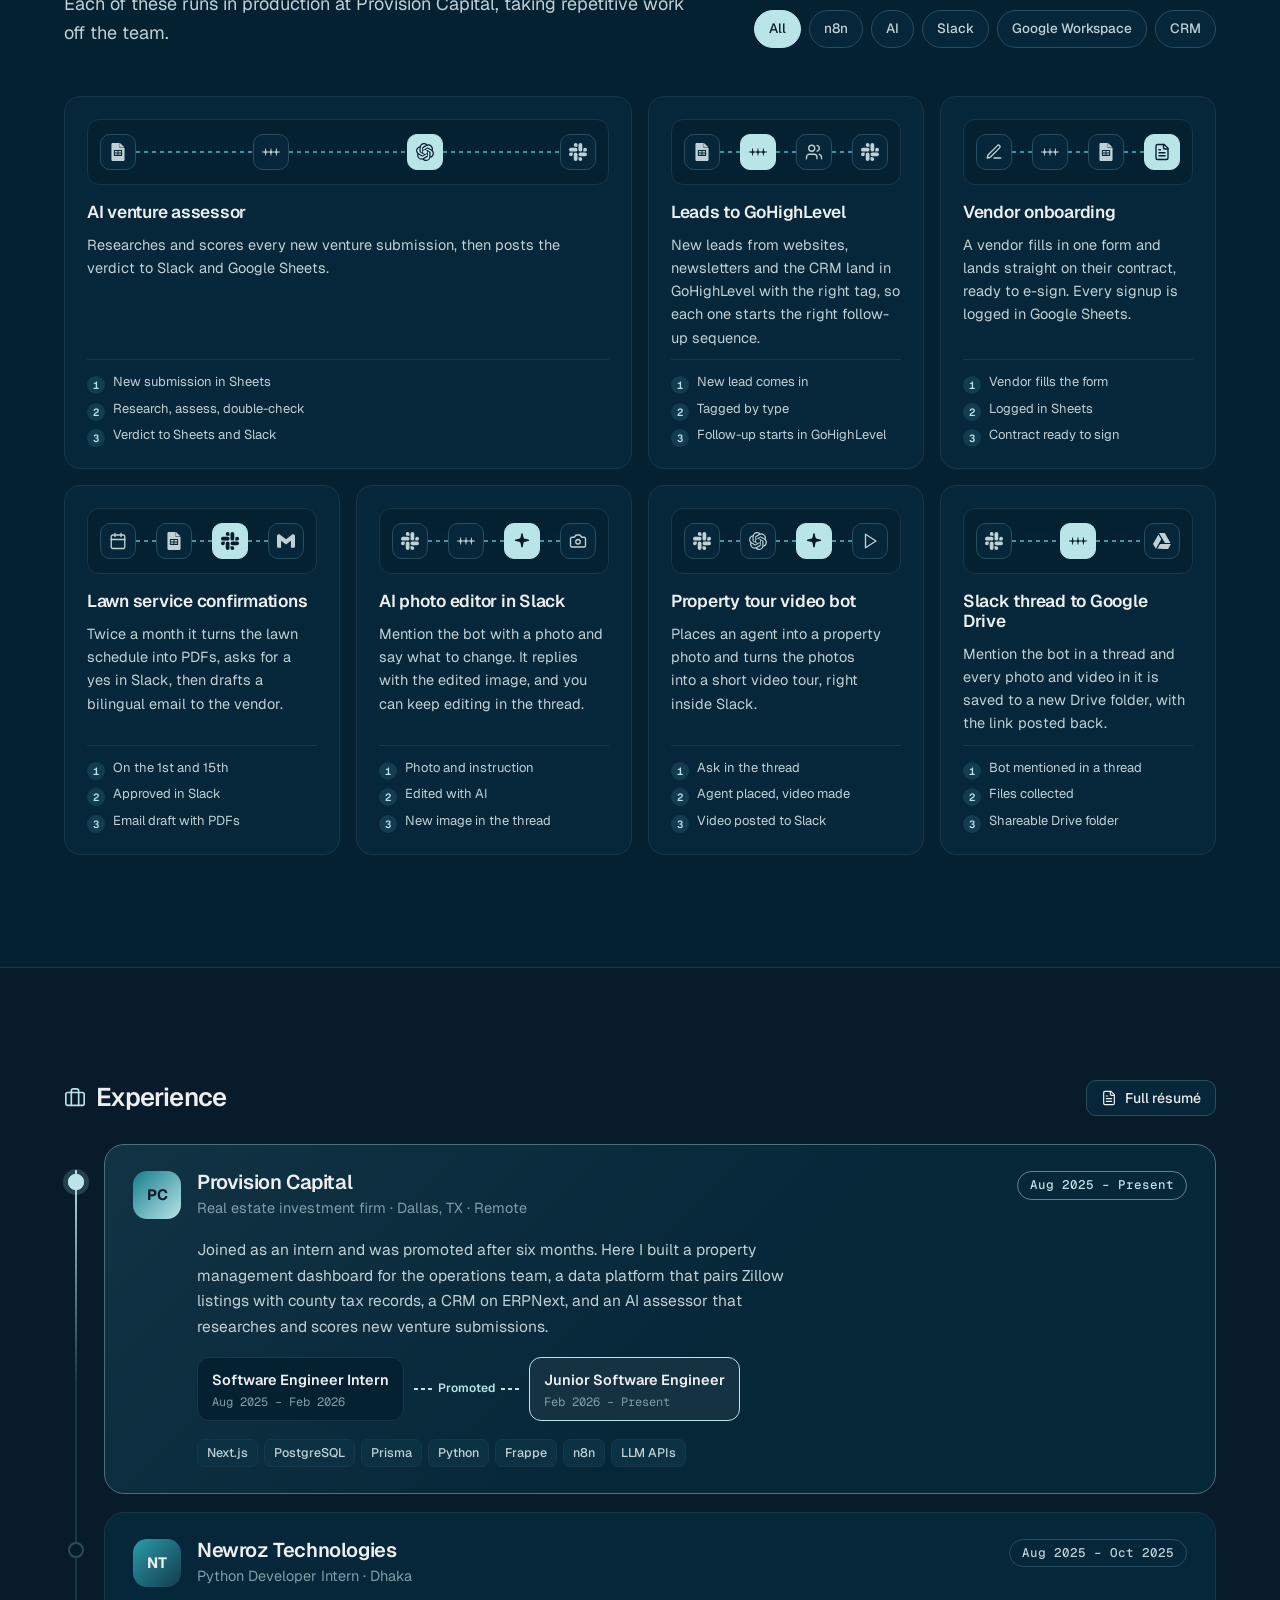
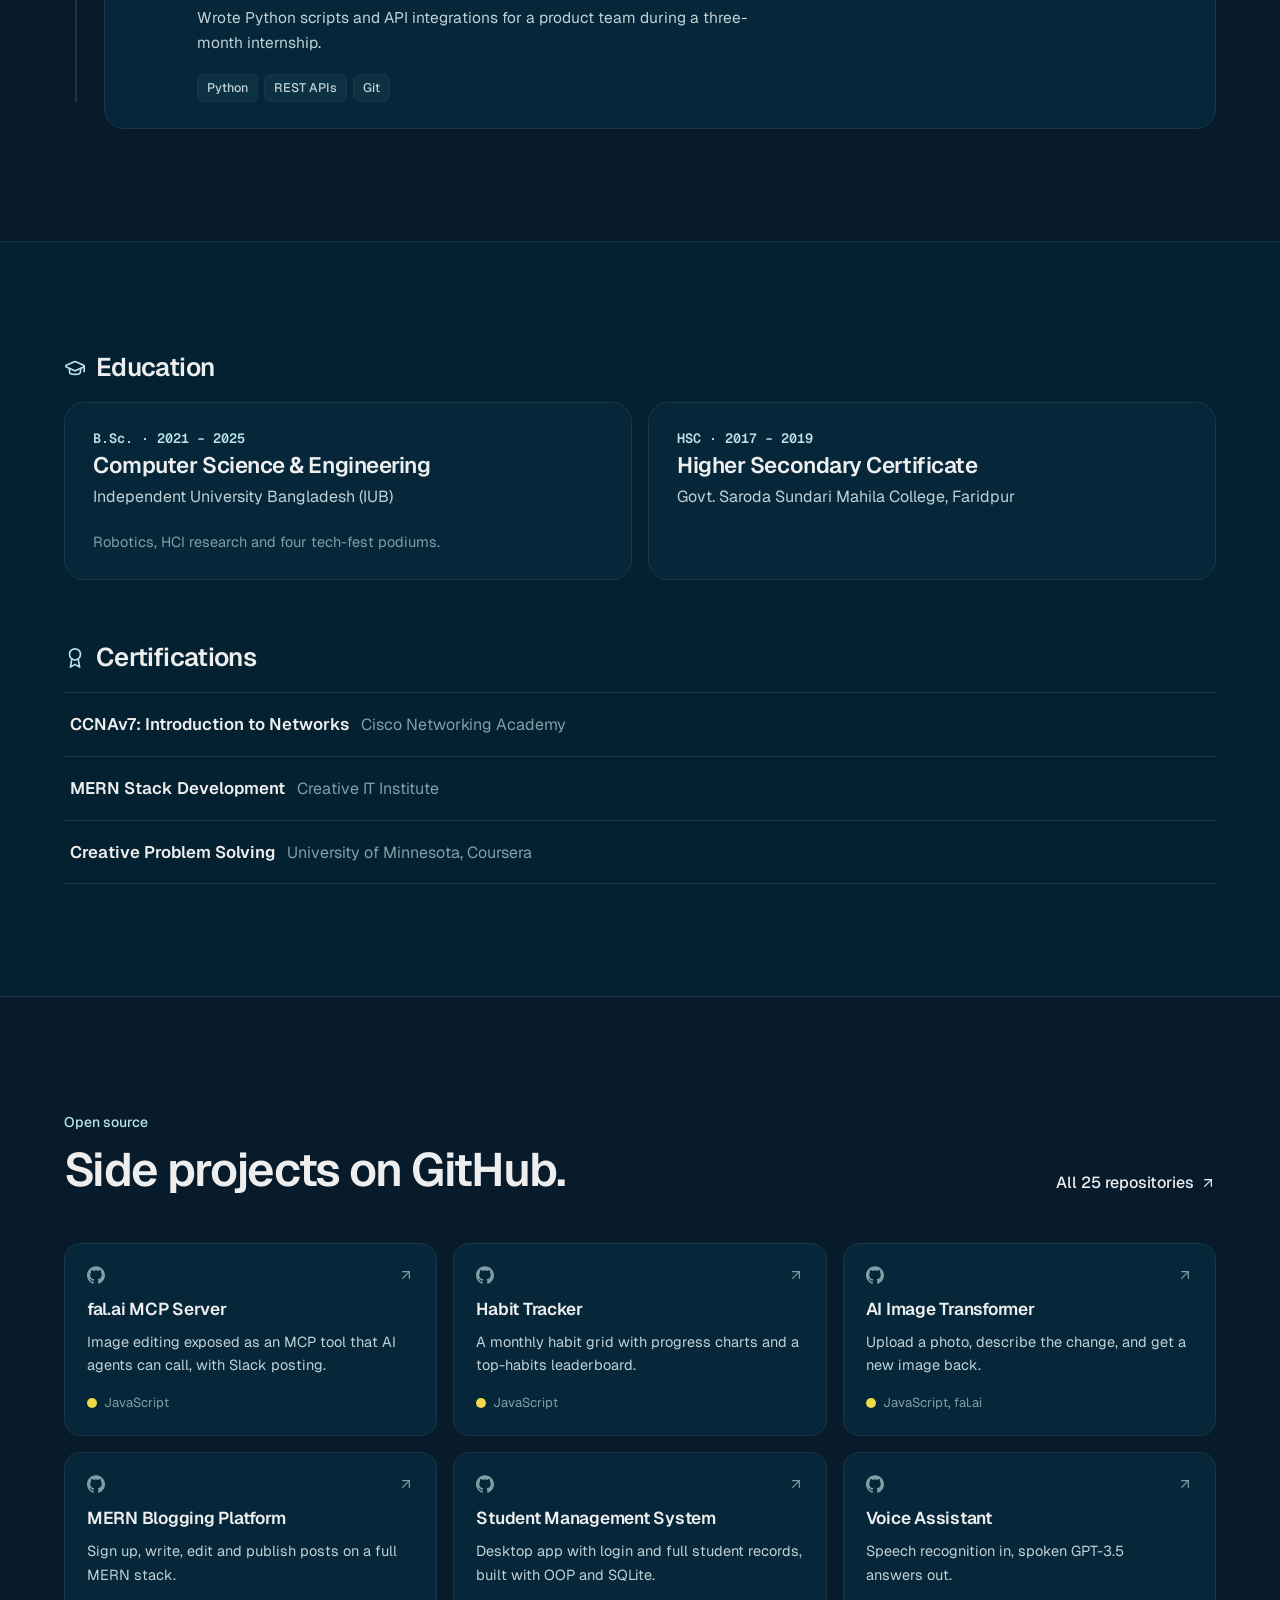
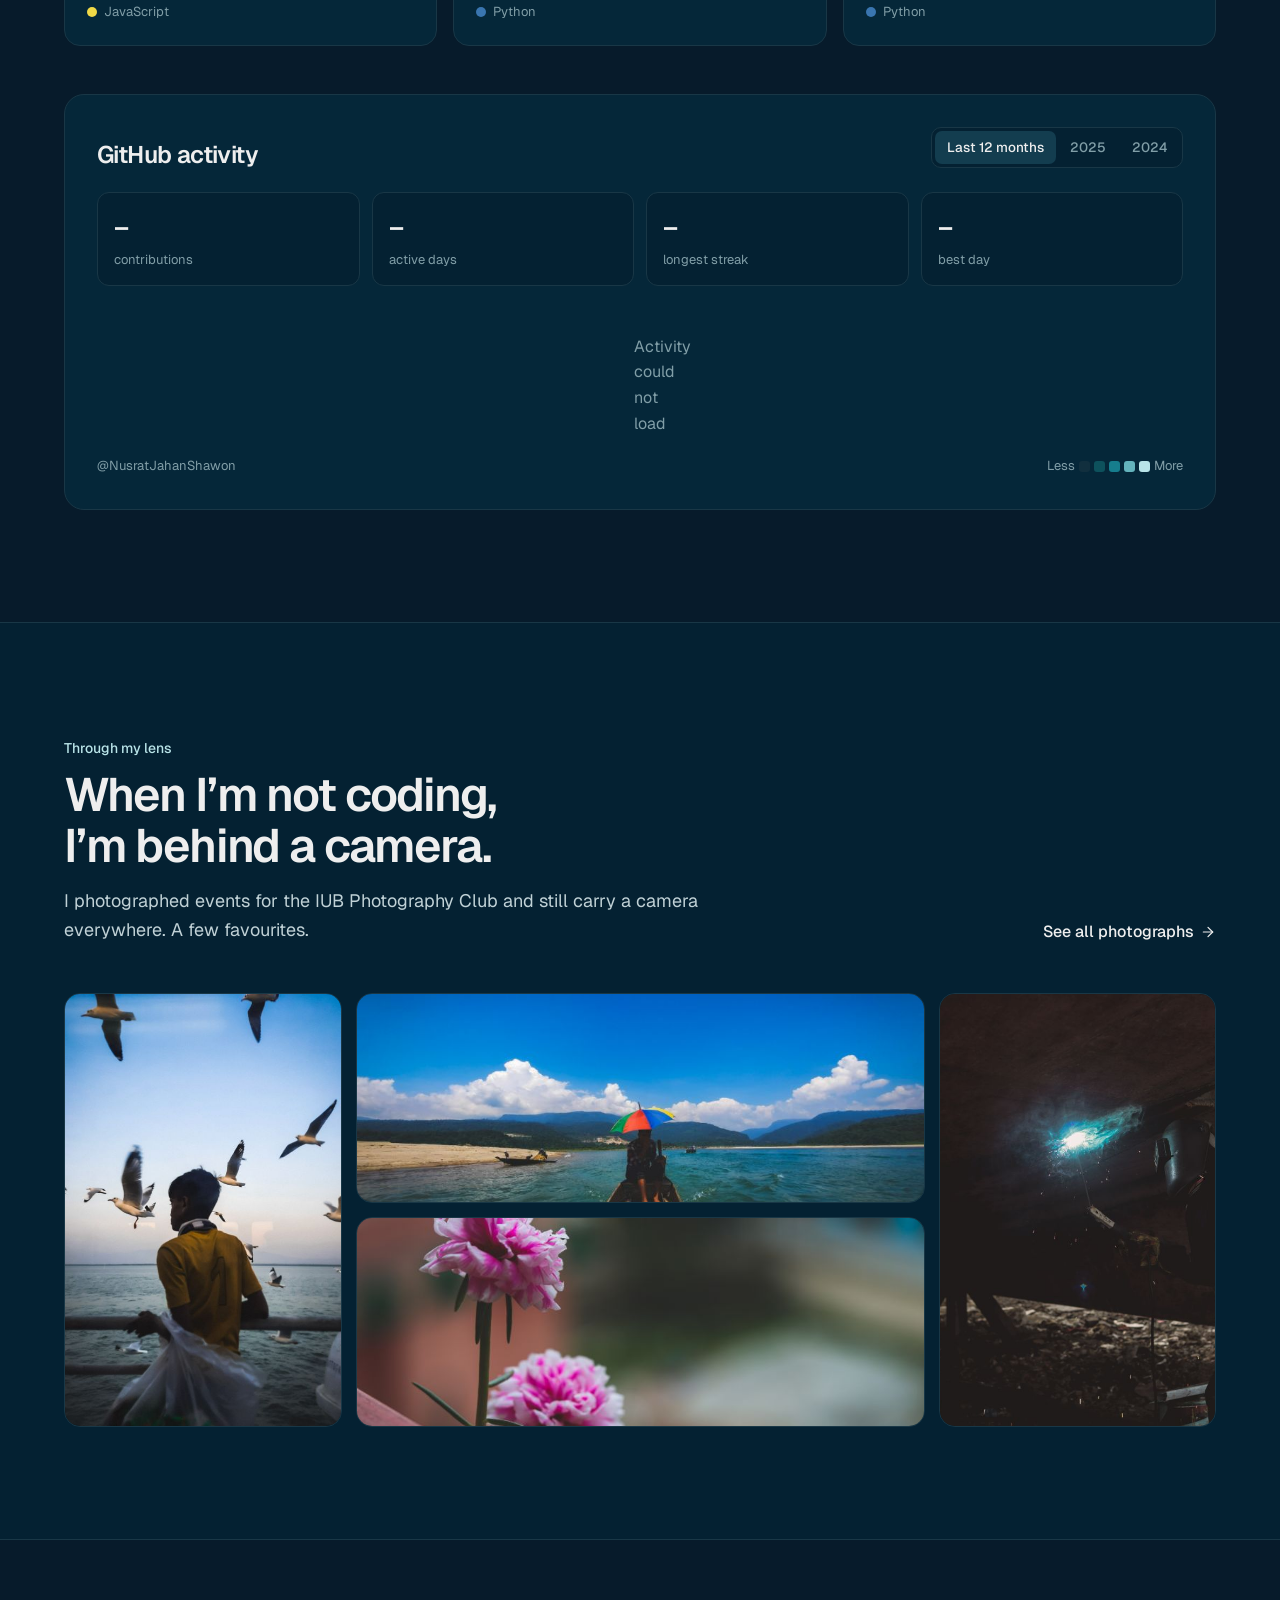
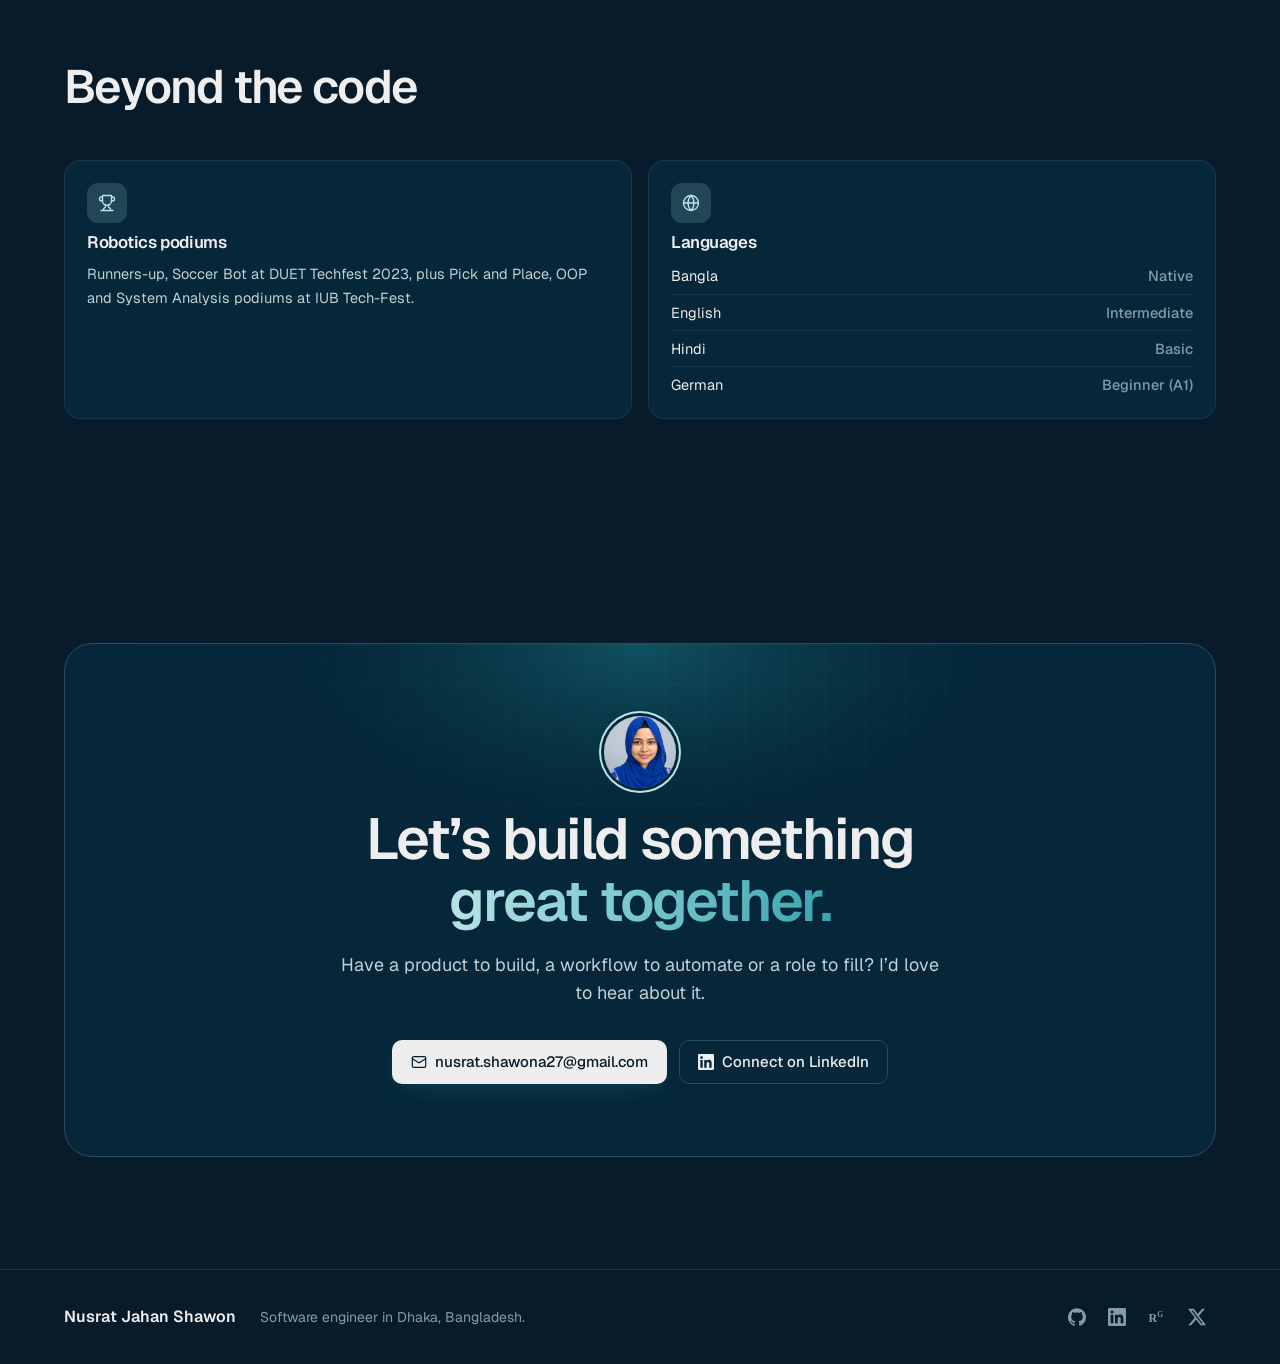
==== commit 0b2b30f4: "Grades back on résumé, removed from website Co-Authored-By: Claude Opus 5.5 <noreply@anthropic.com> " ====
--- a/index.html
+++ b/index.html
@@ -665,13 +665,12 @@
           <span class="edu-card__meta">B.Sc. · 2021 – 2025</span>
           <h3>Computer Science &amp; Engineering</h3>
           <p class="edu-card__school">Independent University Bangladesh (IUB)</p>
-          <div class="edu-card__foot"><span class="edu-card__gpa">3.35 <small>CGPA</small></span><span>Robotics, HCI research and four tech-fest podiums.</span></div>
+          <div class="edu-card__foot"><span>Robotics, HCI research and four tech-fest podiums.</span></div>
         </article>
         <article class="edu-card reveal">
           <span class="edu-card__meta">HSC · 2017 – 2019</span>
           <h3>Higher Secondary Certificate</h3>
           <p class="edu-card__school">Govt. Saroda Sundari Mahila College, Faridpur</p>
-          <div class="edu-card__foot"><span class="edu-card__gpa">4.25 <small>GPA</small></span></div>
         </article>
       </div>
 
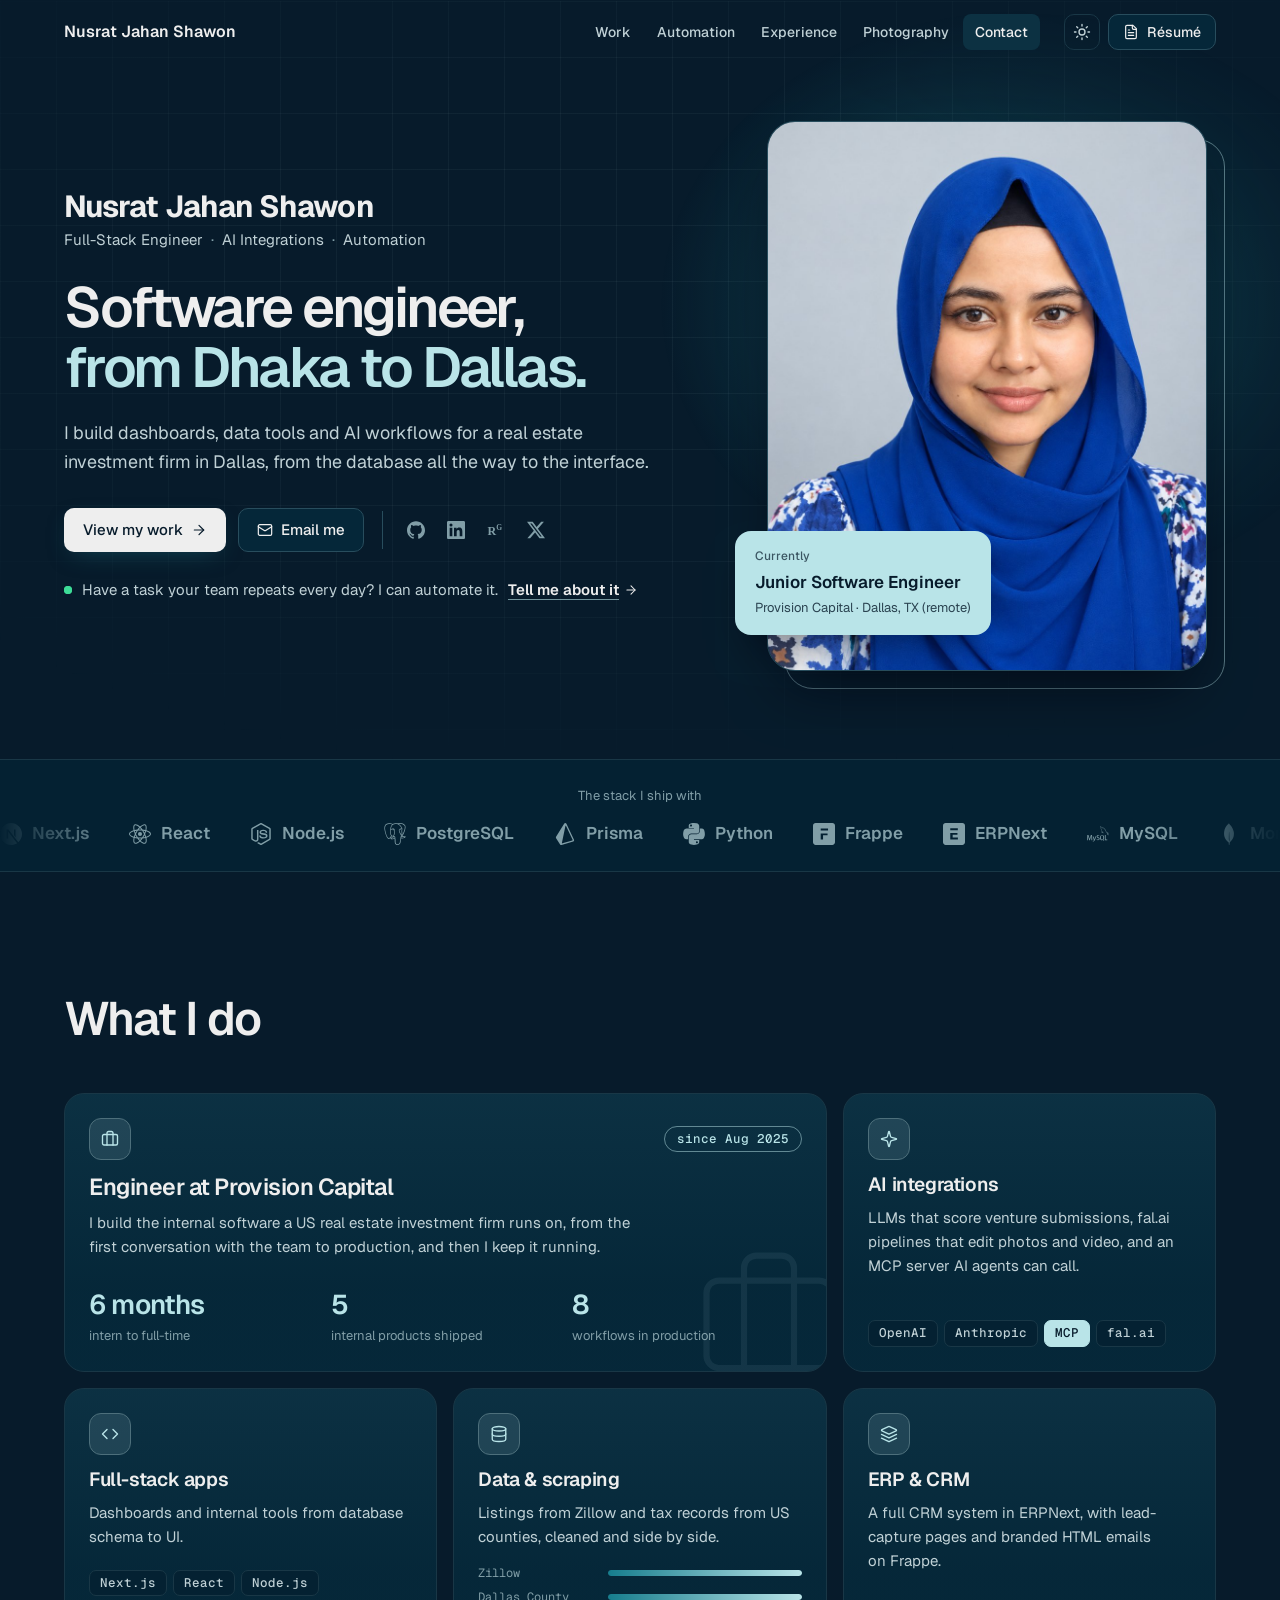
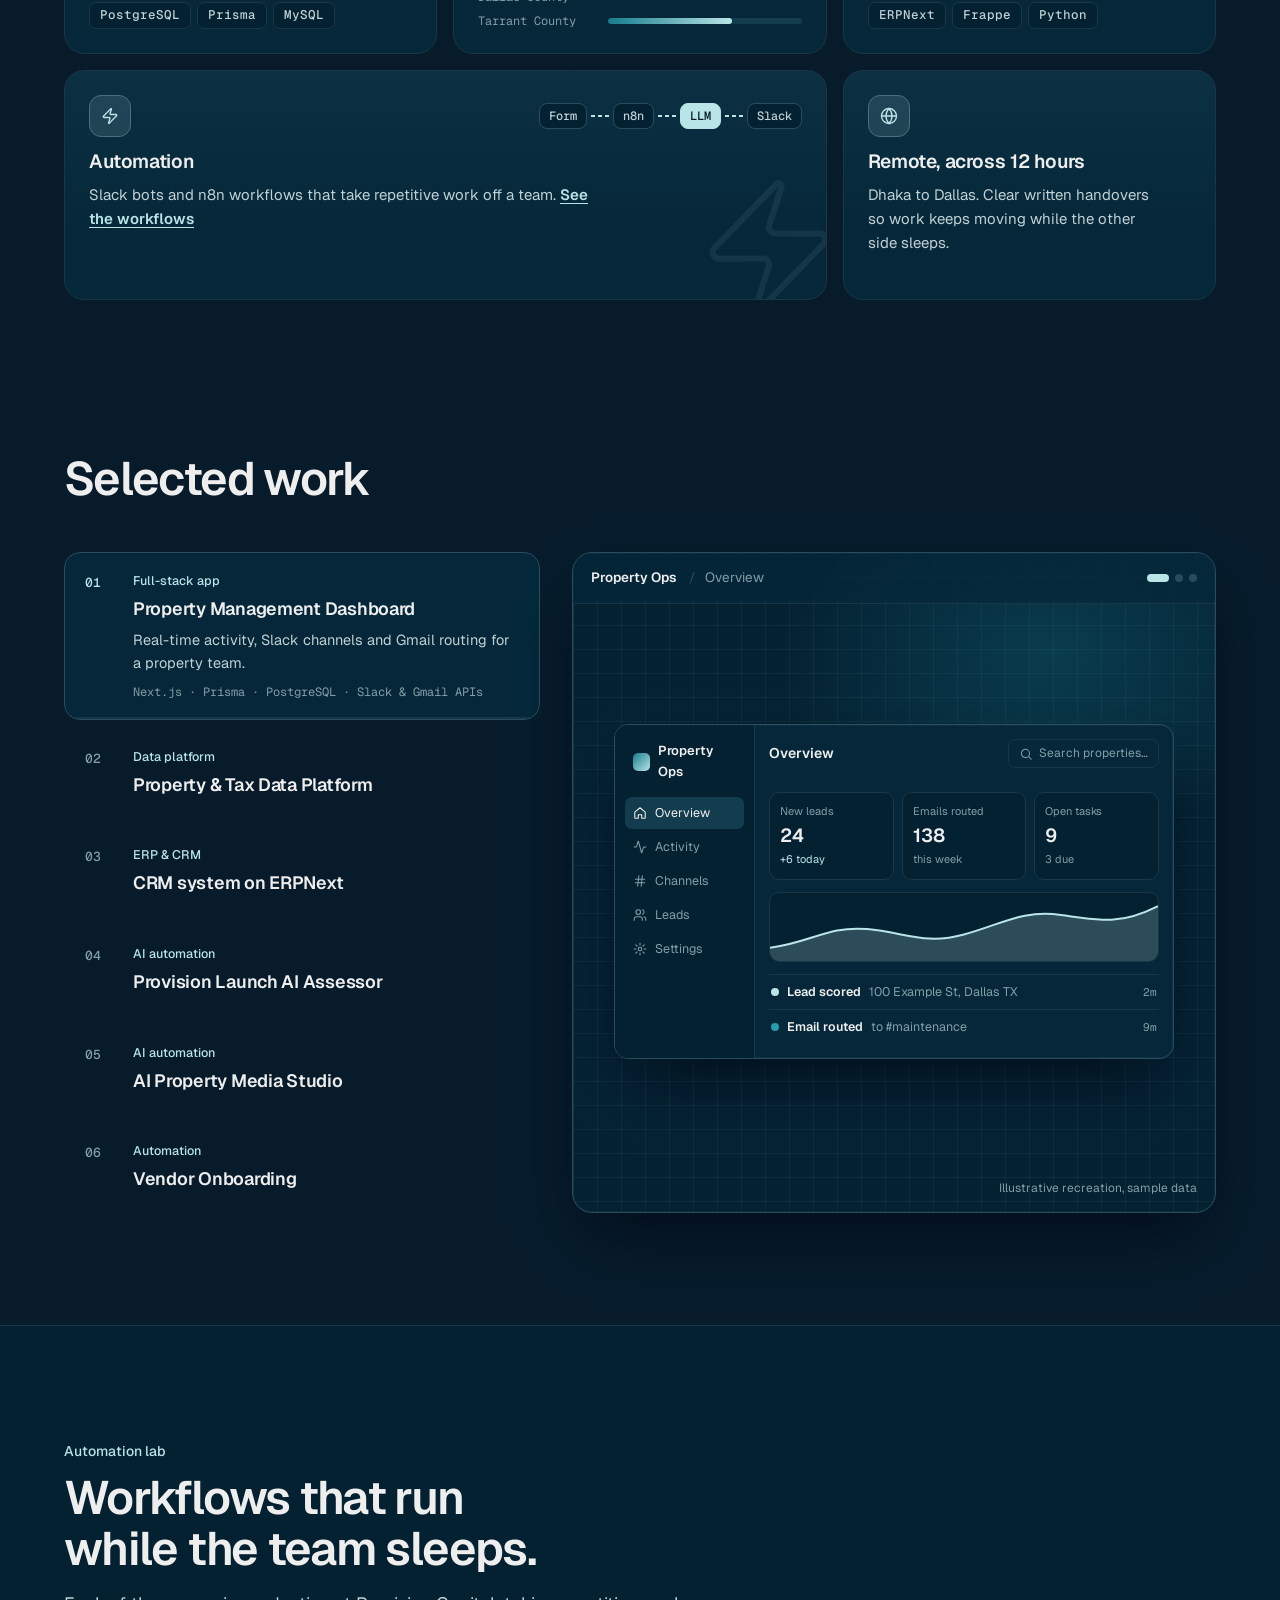
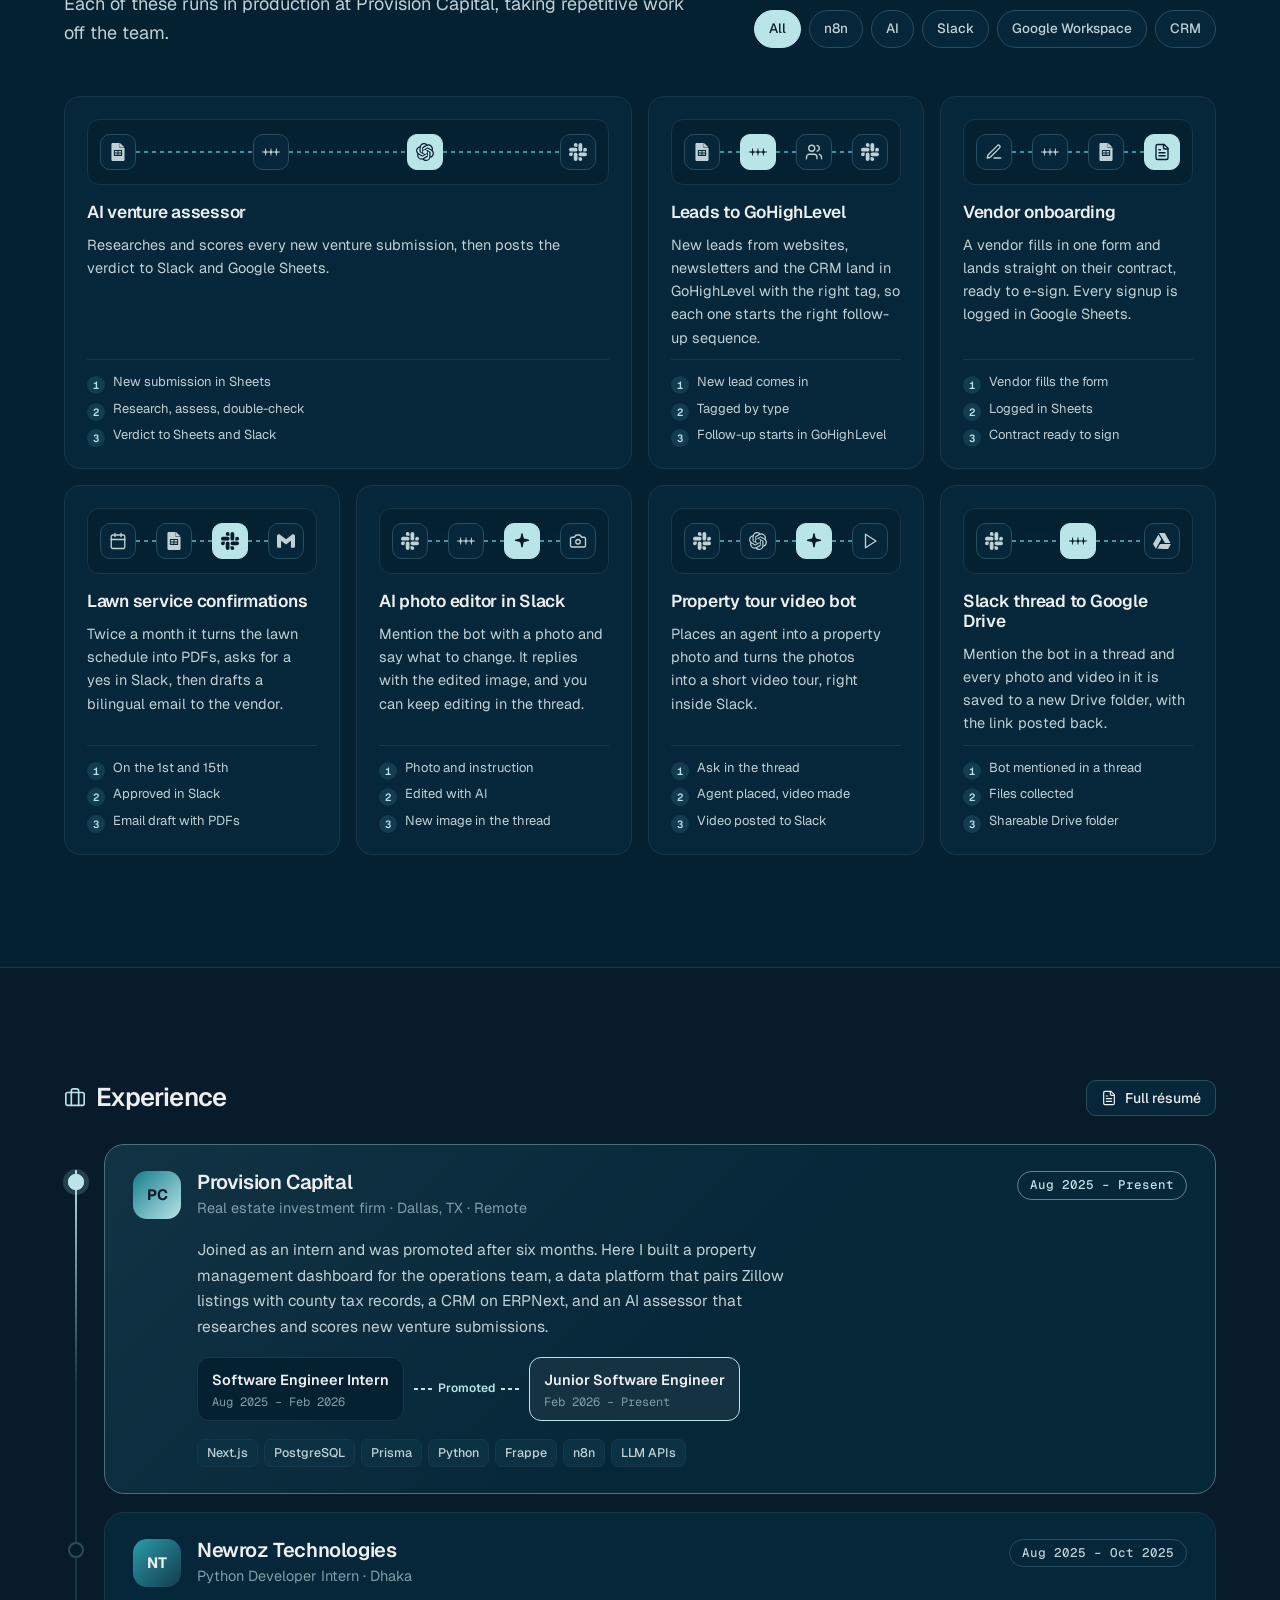
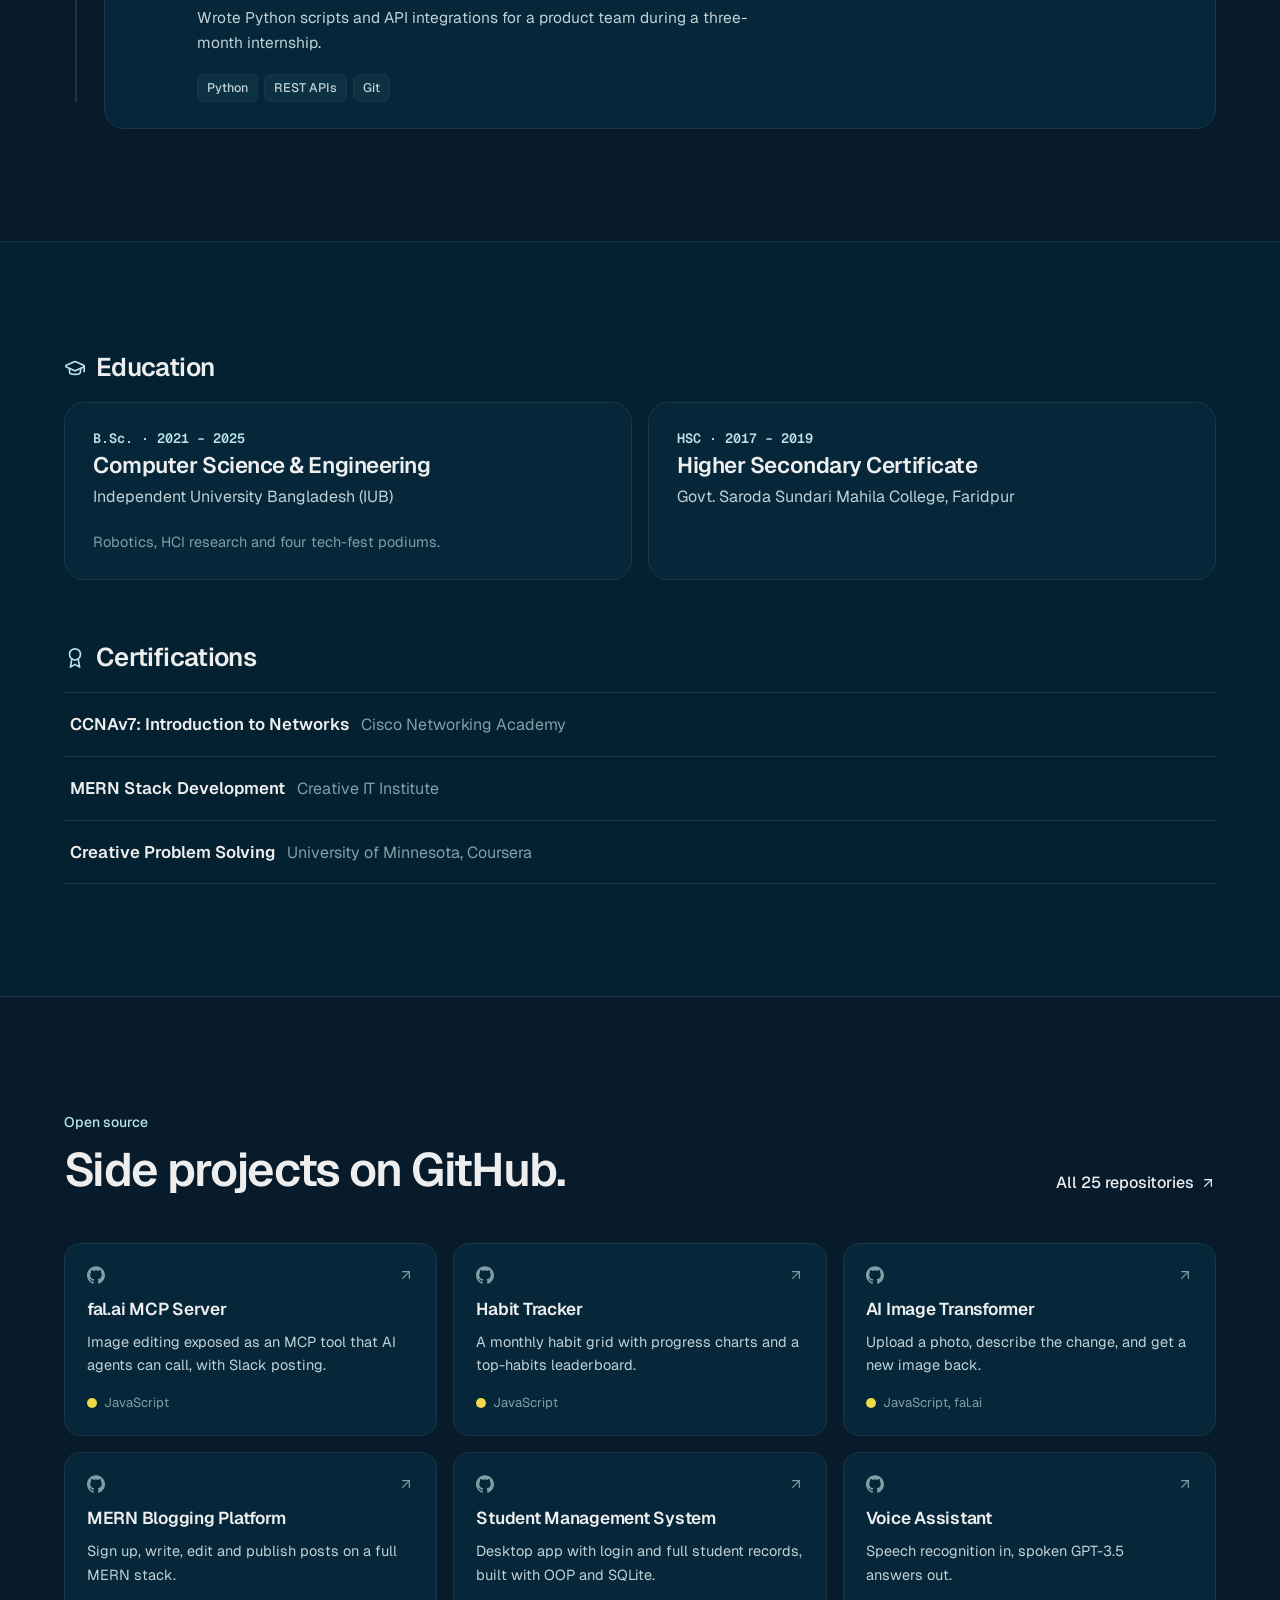
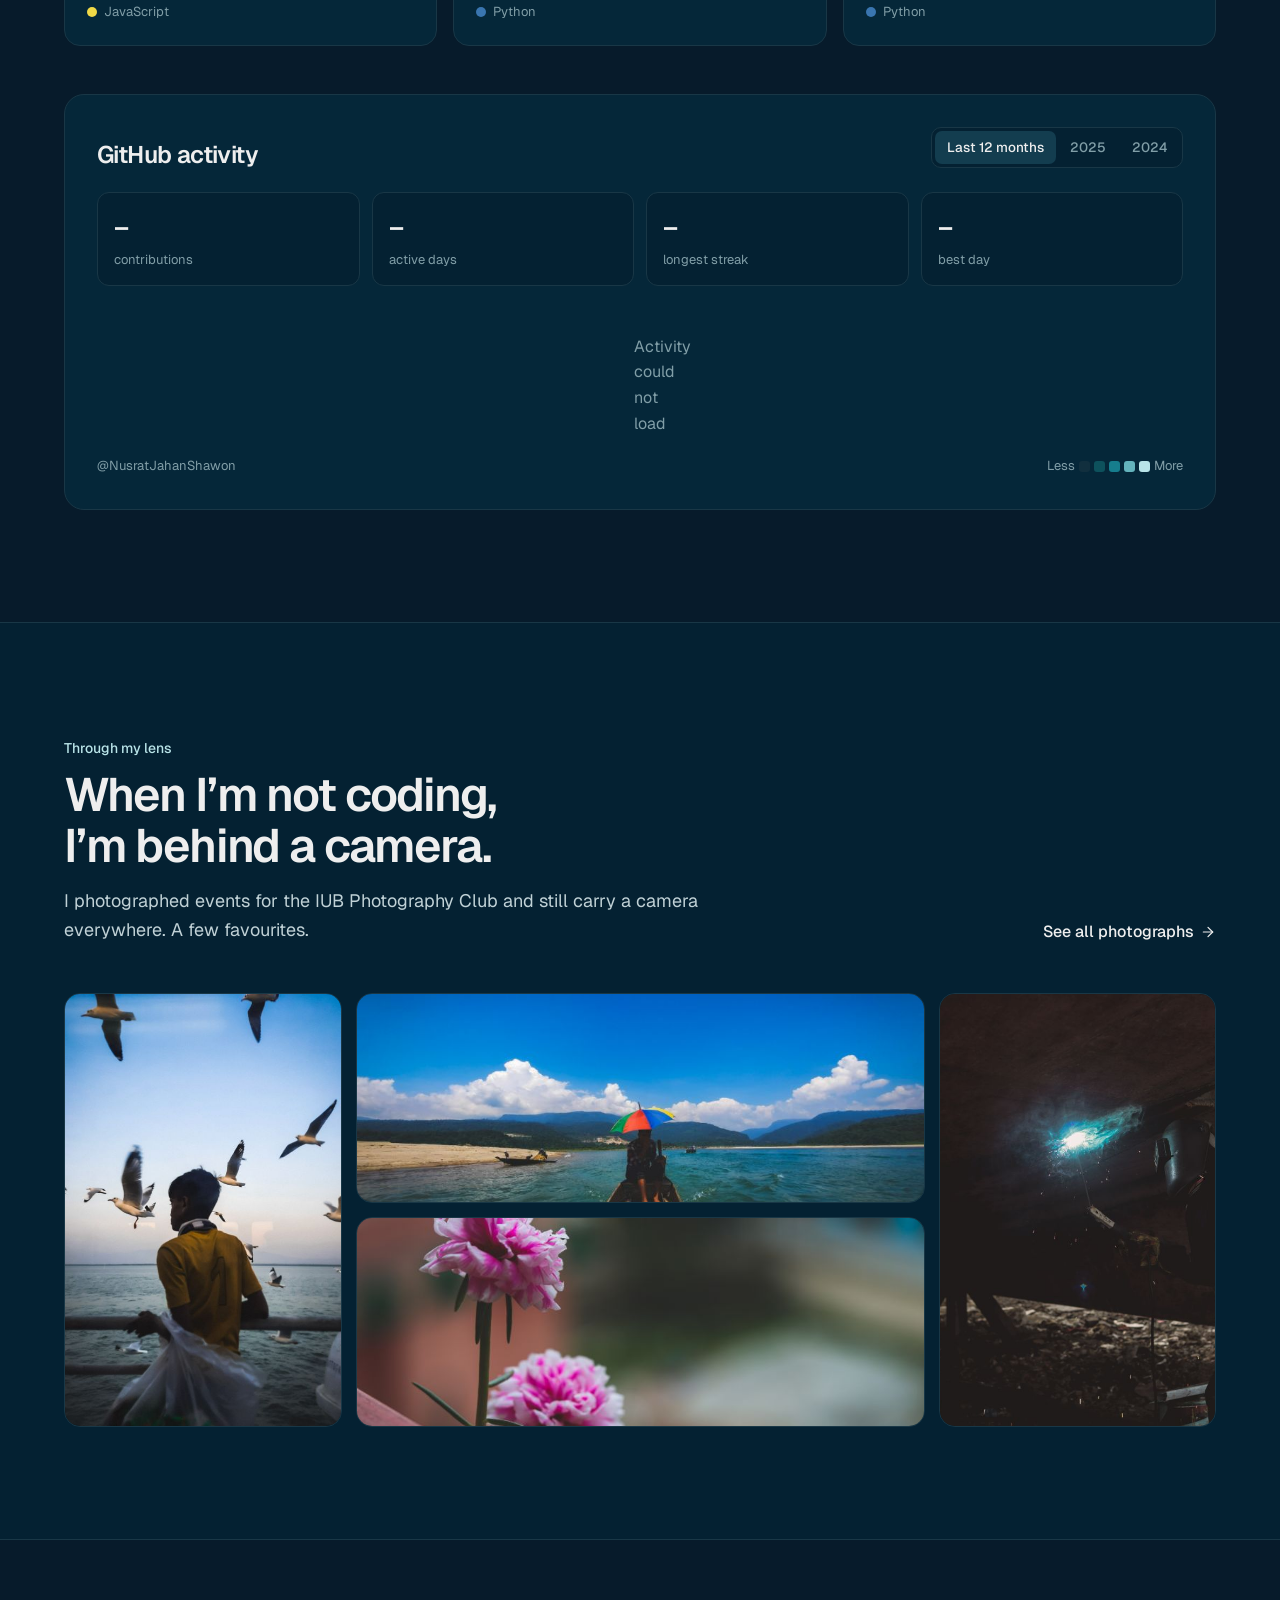
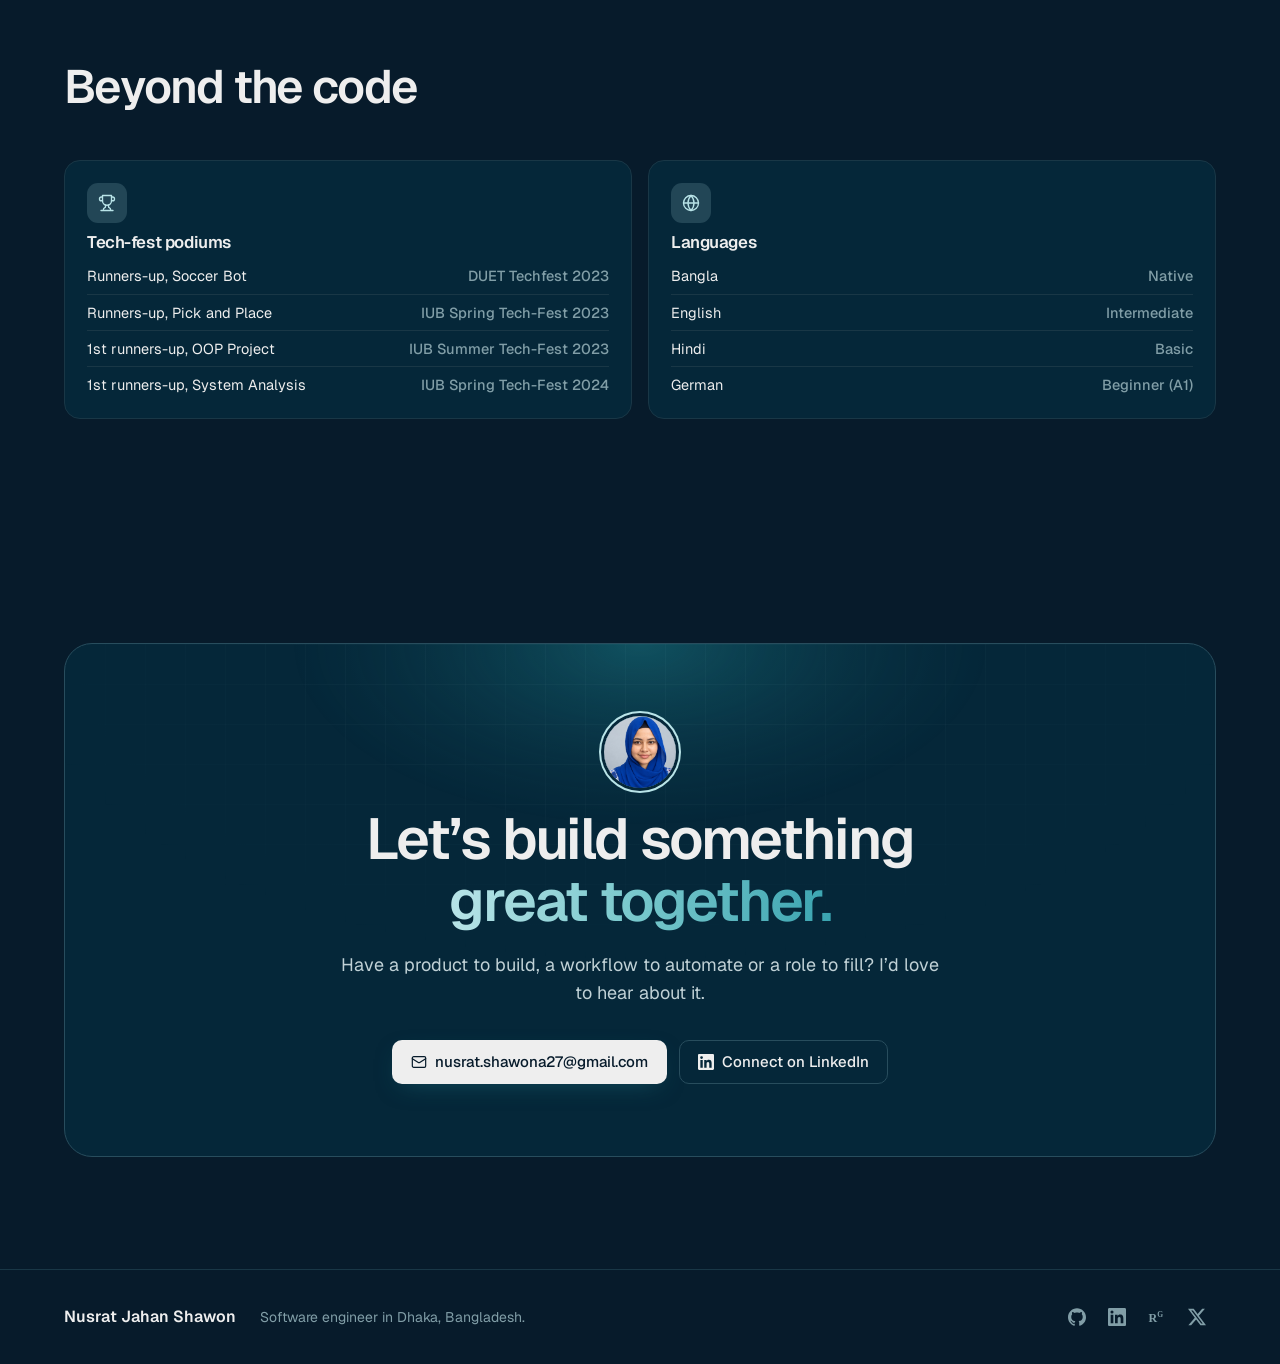
==== commit e0feb438: "List tech-fest podiums one per line Co-Authored-By: Claude Opus 5.5 <noreply@anthropic.com> Claude-S" ====
--- a/index.html
+++ b/index.html
@@ -13,7 +13,7 @@
 <link rel="preconnect" href="https://fonts.googleapis.com">
 <link rel="preconnect" href="https://fonts.gstatic.com" crossorigin>
 <link href="https://fonts.googleapis.com/css2?family=Geist:wght@400;500;600;700&family=Geist+Mono:wght@400;500&display=swap" rel="stylesheet">
-<link rel="stylesheet" href="styles.css?v=20261118b">
+<link rel="stylesheet" href="styles.css?v=20261118c">
 <script>
   try { const t = localStorage.getItem('theme'); if (t) document.documentElement.dataset.theme = t; } catch (e) {}
   document.documentElement.classList.add('js');
@@ -755,7 +755,7 @@
         <h2 id="beyond-title">Beyond the code</h2>
       </div>
       <div class="beyond">
-        <div class="beyond-card reveal"><span class="beyond-card__icon"><svg class="i" aria-hidden="true"><use href="#i-trophy"/></svg></span><h3>Robotics podiums</h3><p>Runners-up, Soccer Bot at DUET Techfest 2023, plus Pick and Place, OOP and System Analysis podiums at IUB Tech-Fest.</p></div>
+        <div class="beyond-card reveal"><span class="beyond-card__icon"><svg class="i" aria-hidden="true"><use href="#i-trophy"/></svg></span><h3>Tech-fest podiums</h3><ul class="langs podiums"><li><span>Runners-up, Soccer Bot</span><b>DUET Techfest 2023</b></li><li><span>Runners-up, Pick and Place</span><b>IUB Spring Tech-Fest 2023</b></li><li><span>1st runners-up, OOP Project</span><b>IUB Summer Tech-Fest 2023</b></li><li><span>1st runners-up, System Analysis</span><b>IUB Spring Tech-Fest 2024</b></li></ul></div>
         <div class="beyond-card reveal"><span class="beyond-card__icon"><svg class="i" aria-hidden="true"><use href="#i-globe"/></svg></span><h3>Languages</h3><ul class="langs"><li><span>Bangla</span><b>Native</b></li><li><span>English</span><b>Intermediate</b></li><li><span>Hindi</span><b>Basic</b></li><li><span>German</span><b>Beginner (A1)</b></li></ul></div>
       </div>
     </div>
--- a/styles.css
+++ b/styles.css
@@ -714,3 +714,6 @@
 .langs li:last-child { border-bottom: 0; padding-bottom: 0; }
 .langs span { color: var(--text); }
 .langs b { font-weight: 500; color: var(--muted); }
+@media (max-width: 560px) {
+  .podiums li { flex-direction: column; gap: 2px; }
+}
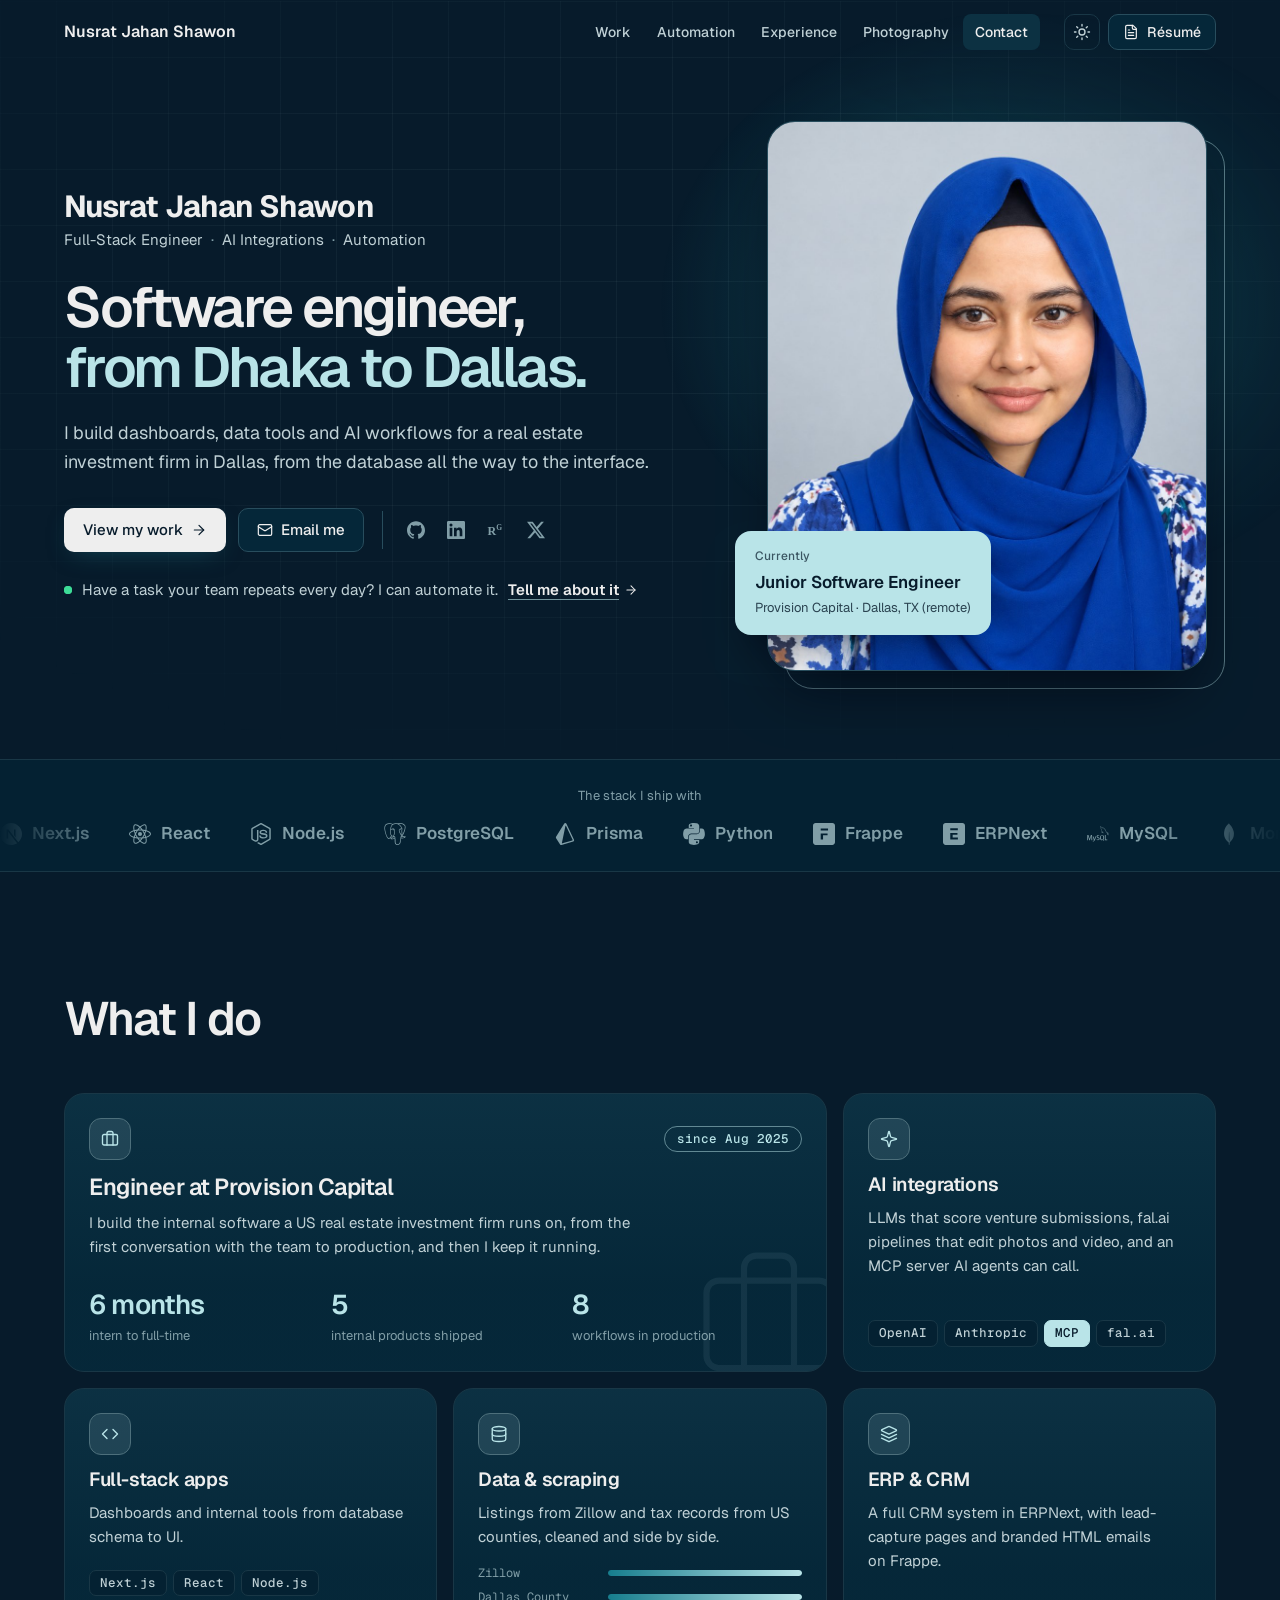
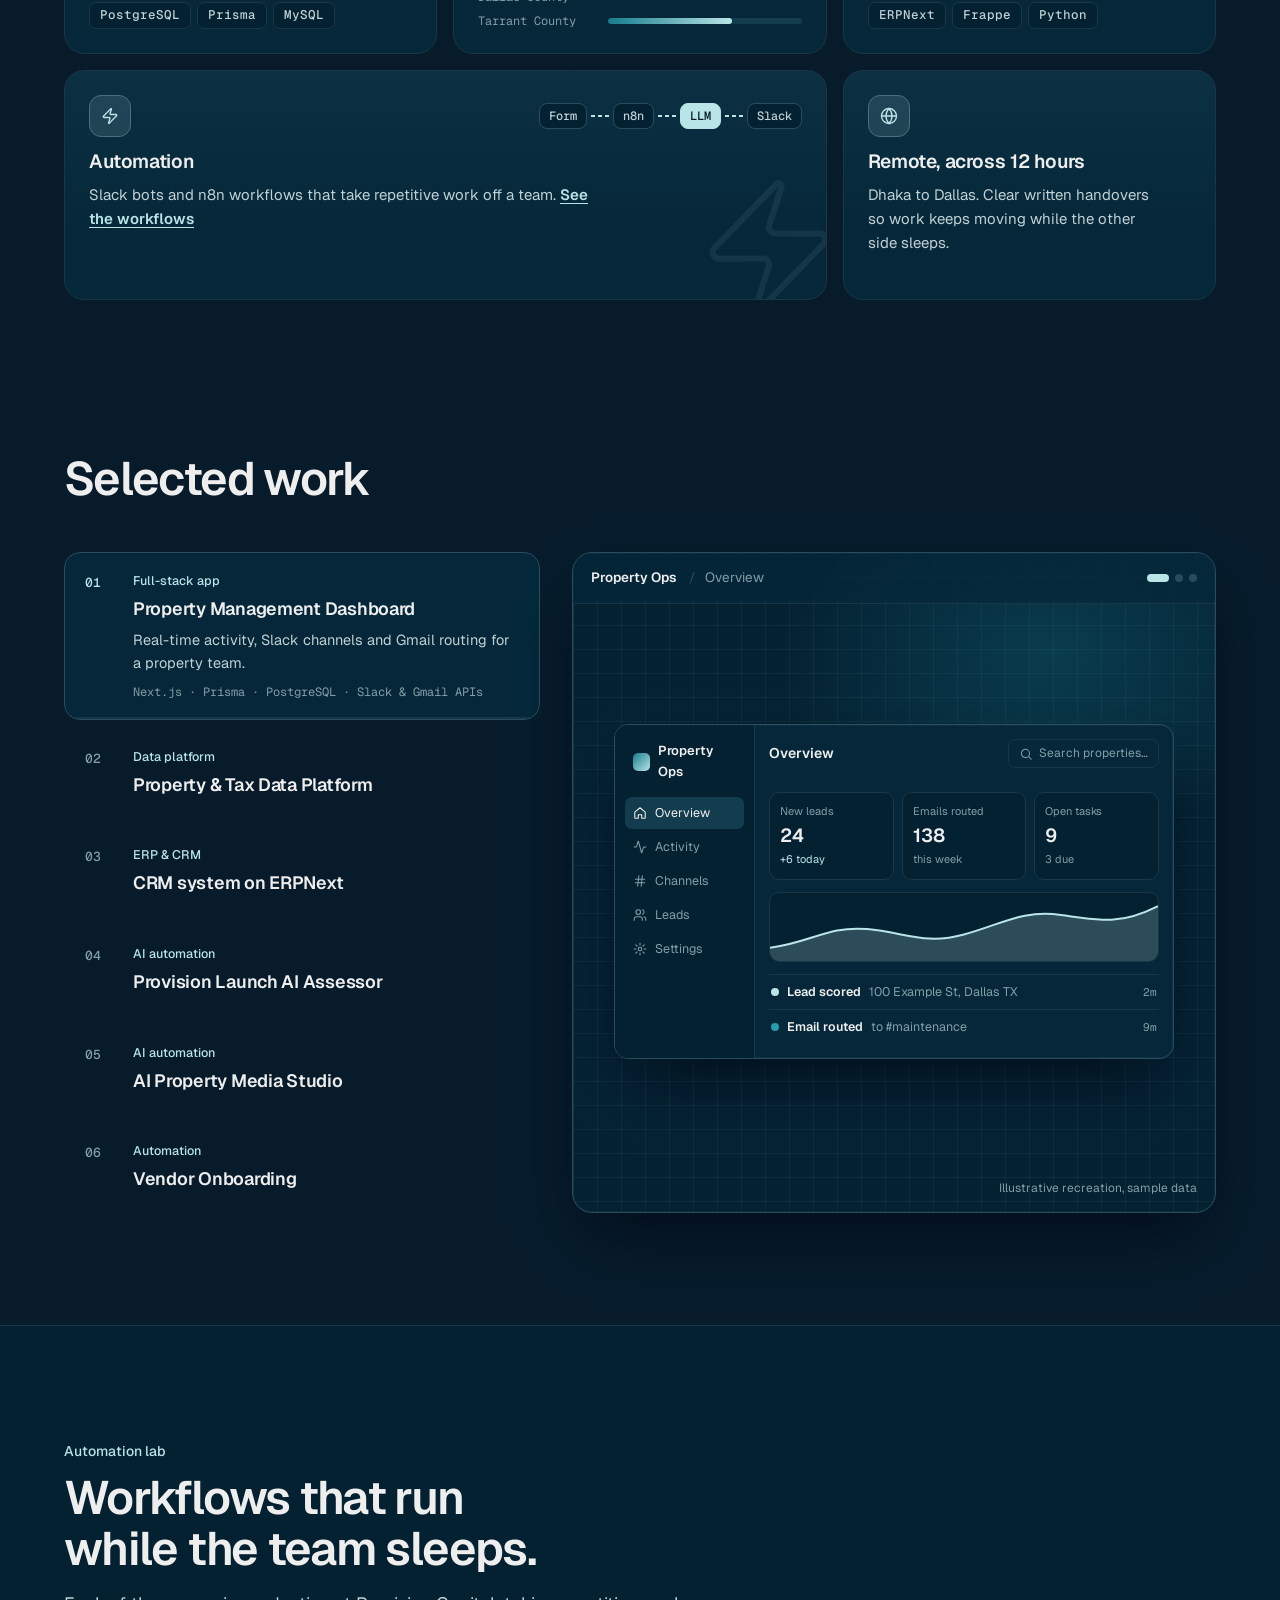
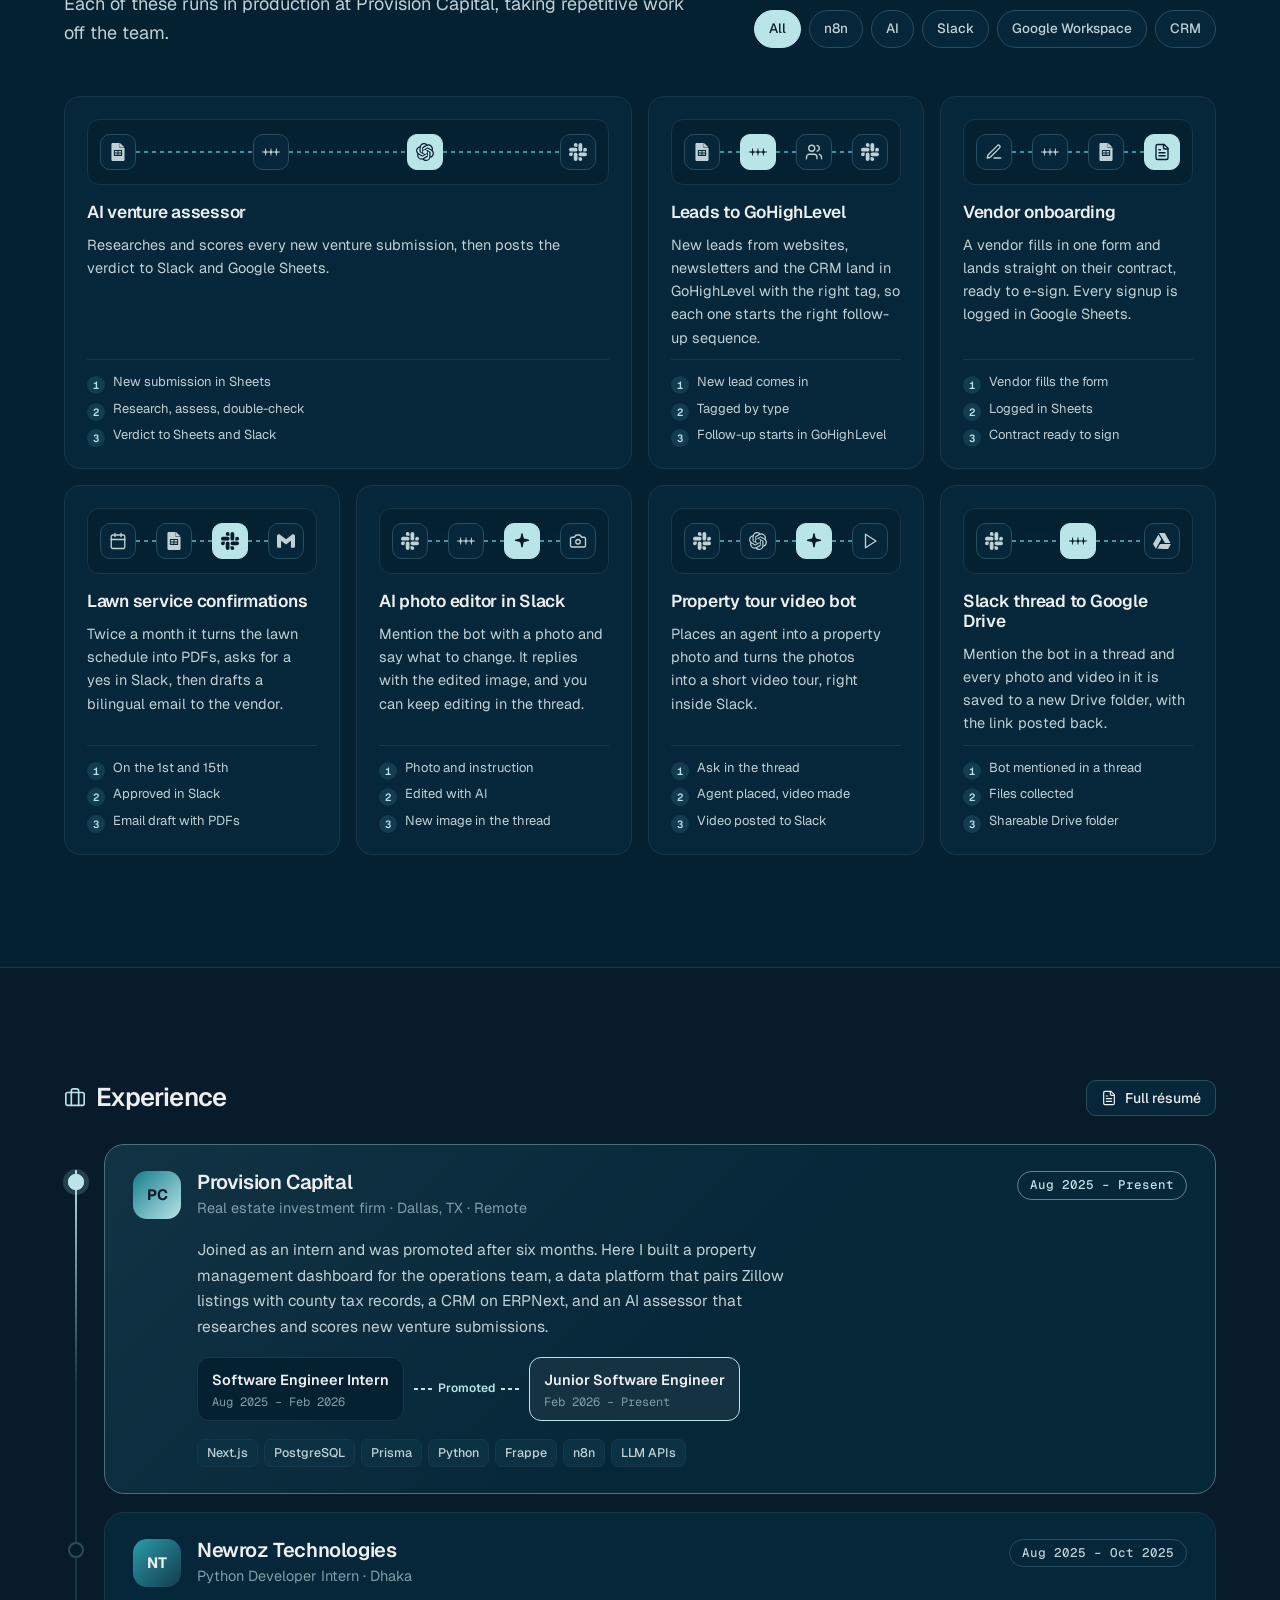
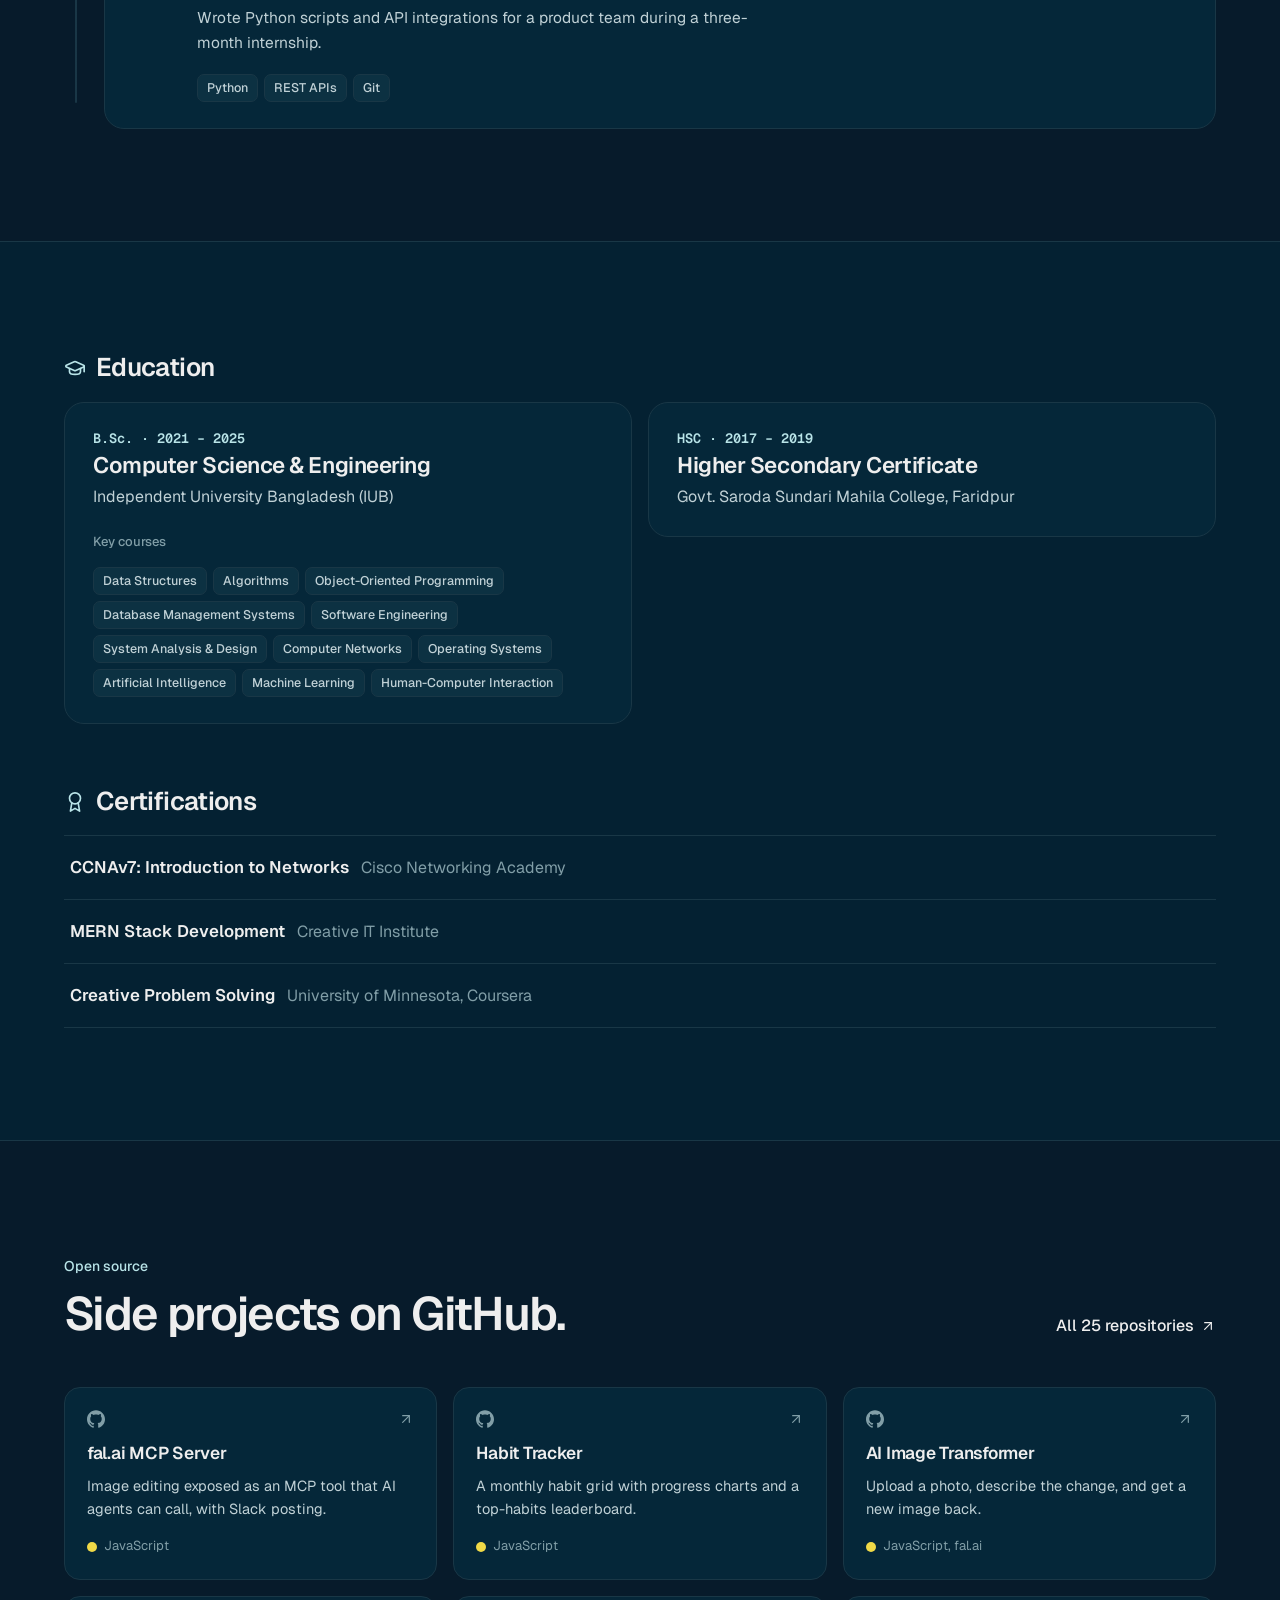
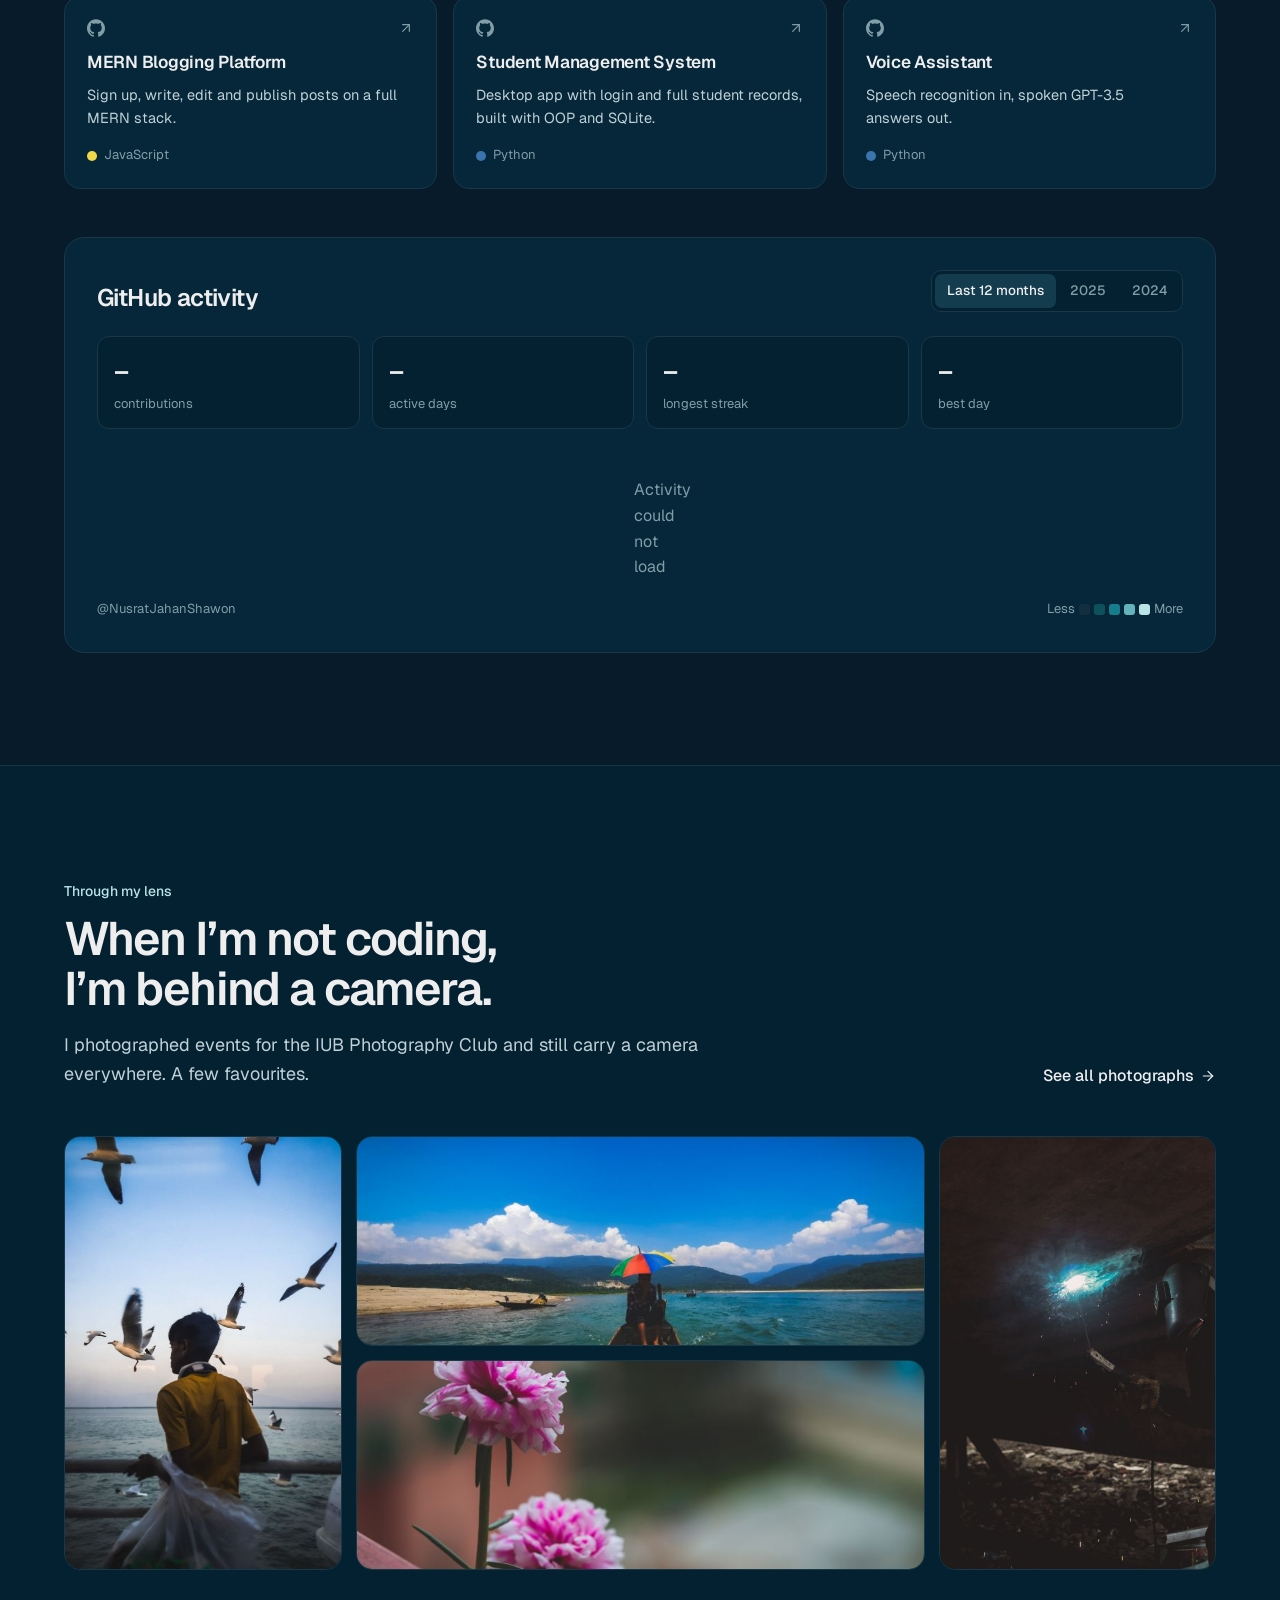
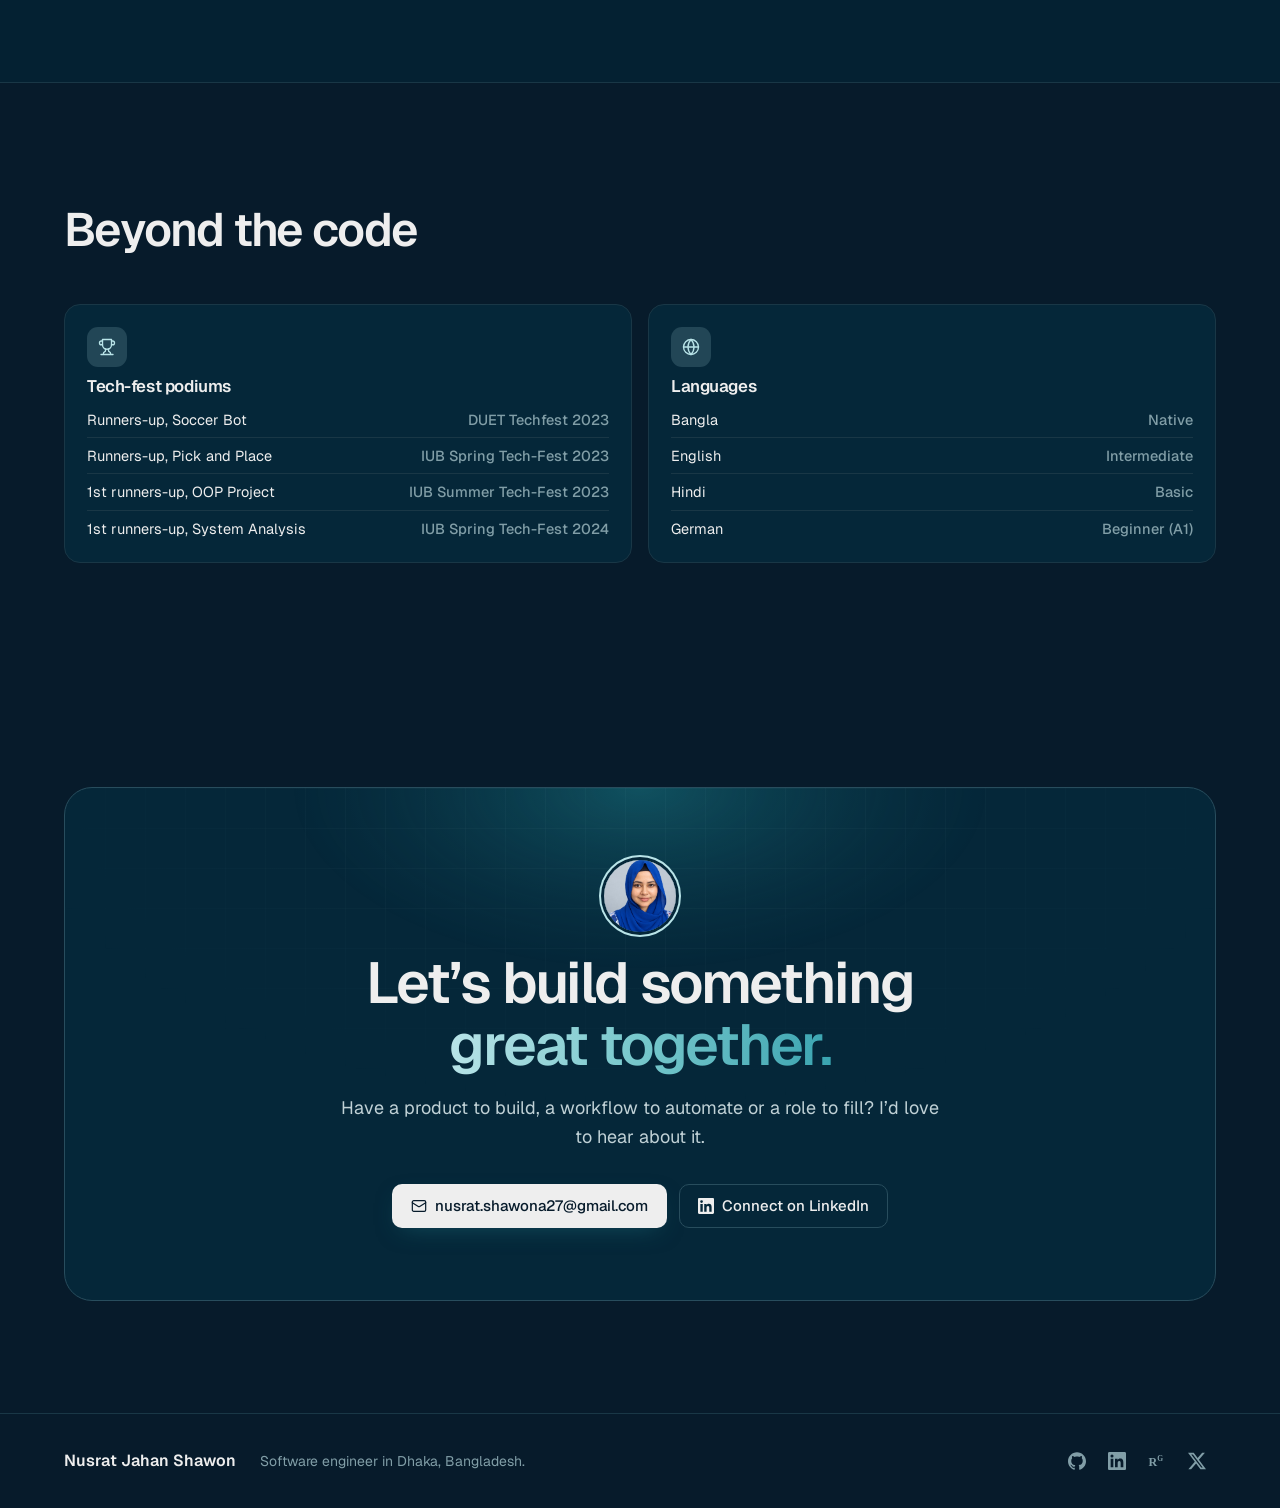
==== commit 0eedad1d: "Education: key courses instead of achievements line Co-Authored-By: Claude Opus 5.5 <noreply@anthrop" ====
--- a/index.html
+++ b/index.html
@@ -13,7 +13,7 @@
 <link rel="preconnect" href="https://fonts.googleapis.com">
 <link rel="preconnect" href="https://fonts.gstatic.com" crossorigin>
 <link href="https://fonts.googleapis.com/css2?family=Geist:wght@400;500;600;700&family=Geist+Mono:wght@400;500&display=swap" rel="stylesheet">
-<link rel="stylesheet" href="styles.css?v=20261118c">
+<link rel="stylesheet" href="styles.css?v=20261118d">
 <script>
   try { const t = localStorage.getItem('theme'); if (t) document.documentElement.dataset.theme = t; } catch (e) {}
   document.documentElement.classList.add('js');
@@ -665,7 +665,8 @@
           <span class="edu-card__meta">B.Sc. · 2021 – 2025</span>
           <h3>Computer Science &amp; Engineering</h3>
           <p class="edu-card__school">Independent University Bangladesh (IUB)</p>
-          <div class="edu-card__foot"><span>Robotics, HCI research and four tech-fest podiums.</span></div>
+          <p class="edu-card__label">Key courses</p>
+          <ul class="chips"><li>Data Structures</li><li>Algorithms</li><li>Object-Oriented Programming</li><li>Database Management Systems</li><li>Software Engineering</li><li>System Analysis &amp; Design</li><li>Computer Networks</li><li>Operating Systems</li><li>Artificial Intelligence</li><li>Machine Learning</li><li>Human-Computer Interaction</li></ul>
         </article>
         <article class="edu-card reveal">
           <span class="edu-card__meta">HSC · 2017 – 2019</span>
--- a/styles.css
+++ b/styles.css
@@ -717,3 +717,8 @@
 @media (max-width: 560px) {
   .podiums li { flex-direction: column; gap: 2px; }
 }
+
+/* Education: key courses */
+.edu-card__label { margin-top: 16px; font-size: 13px; font-weight: 500; color: var(--muted); }
+.edu-card .chips { margin-top: 8px; }
+.edu-grid { align-items: start; }
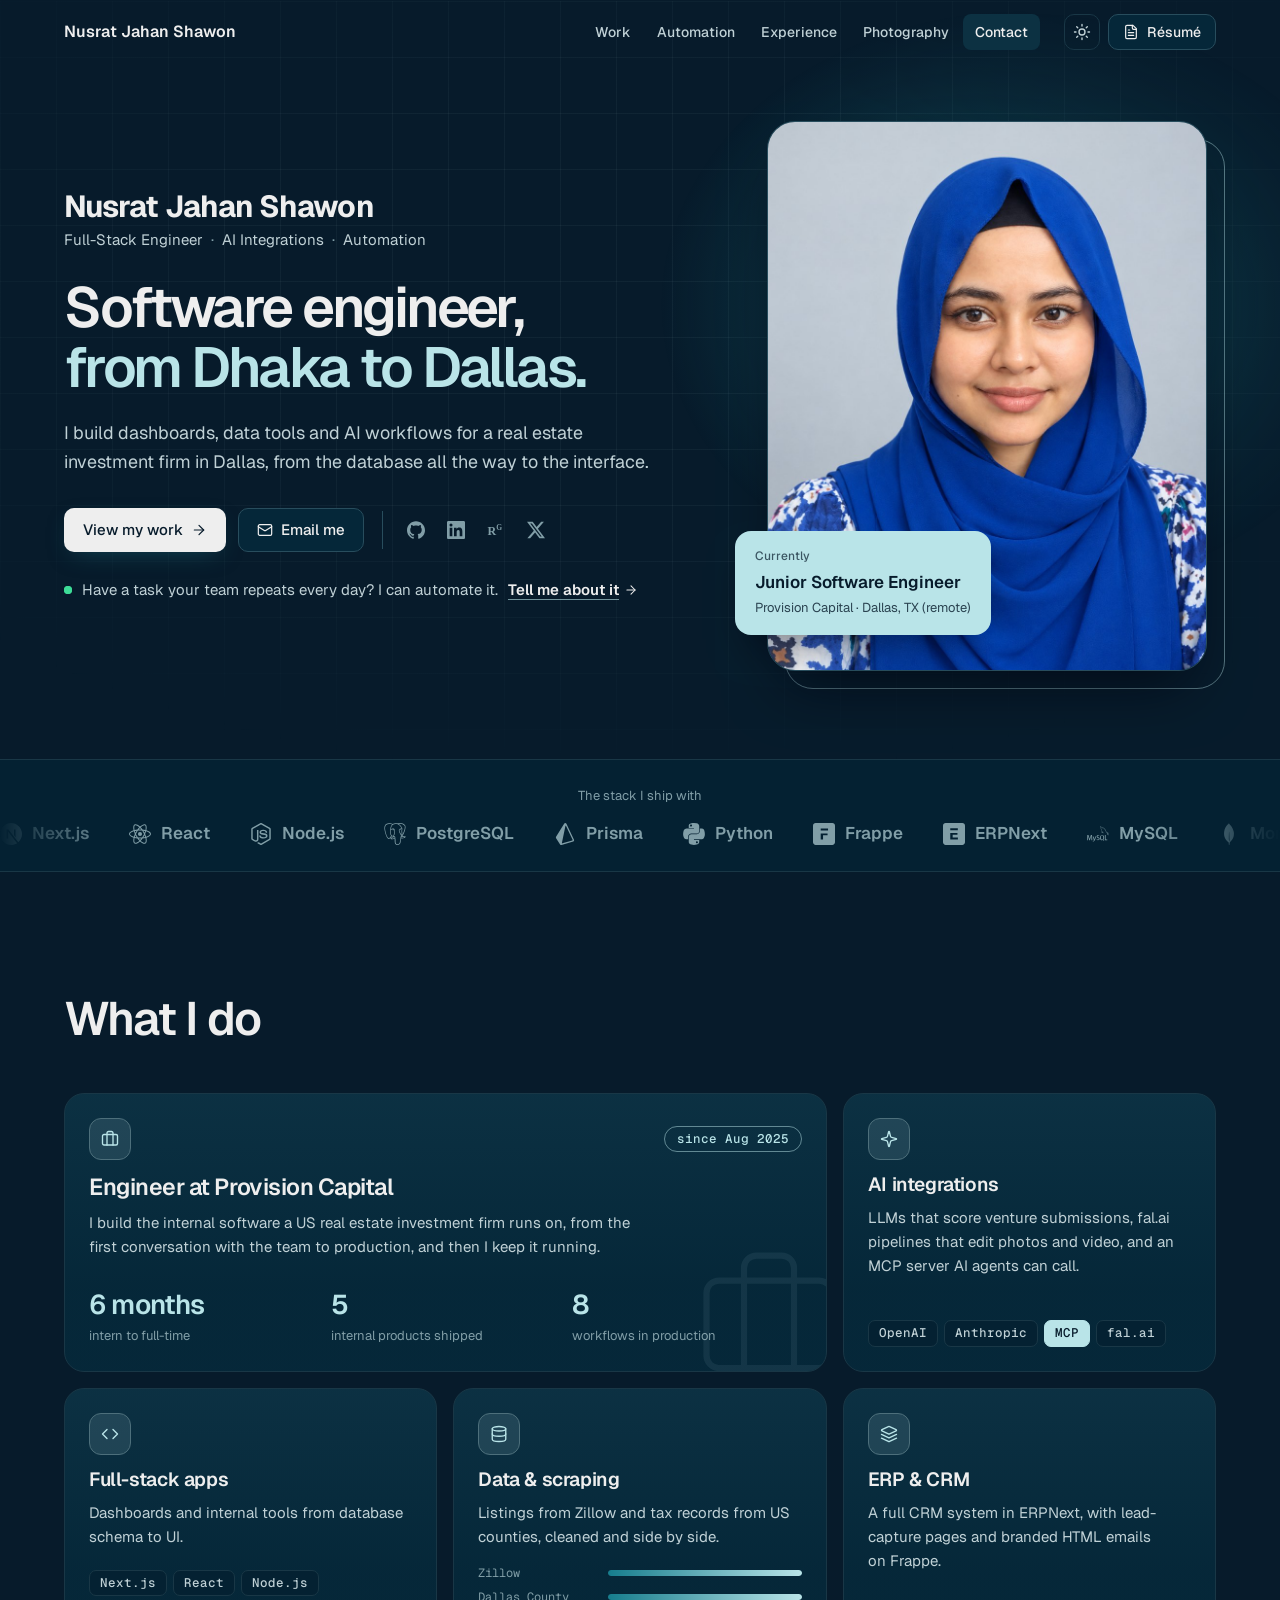
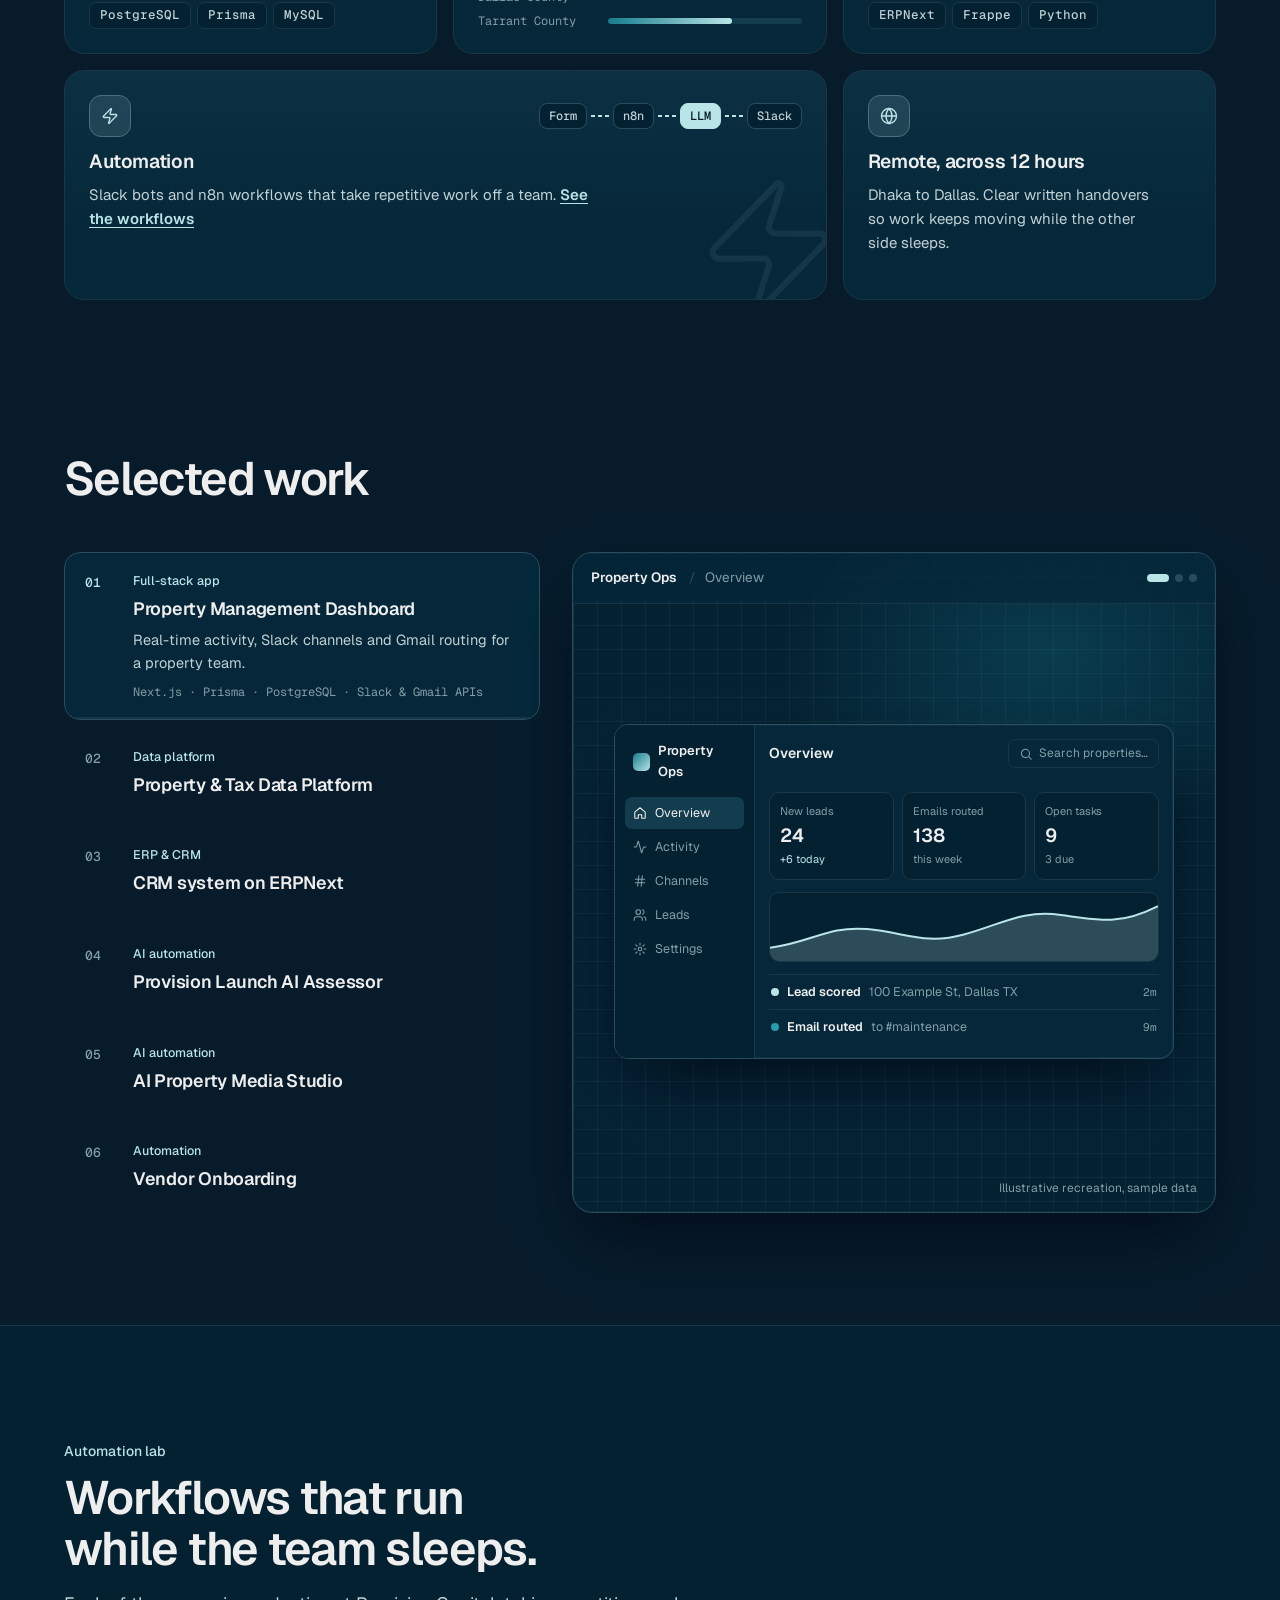
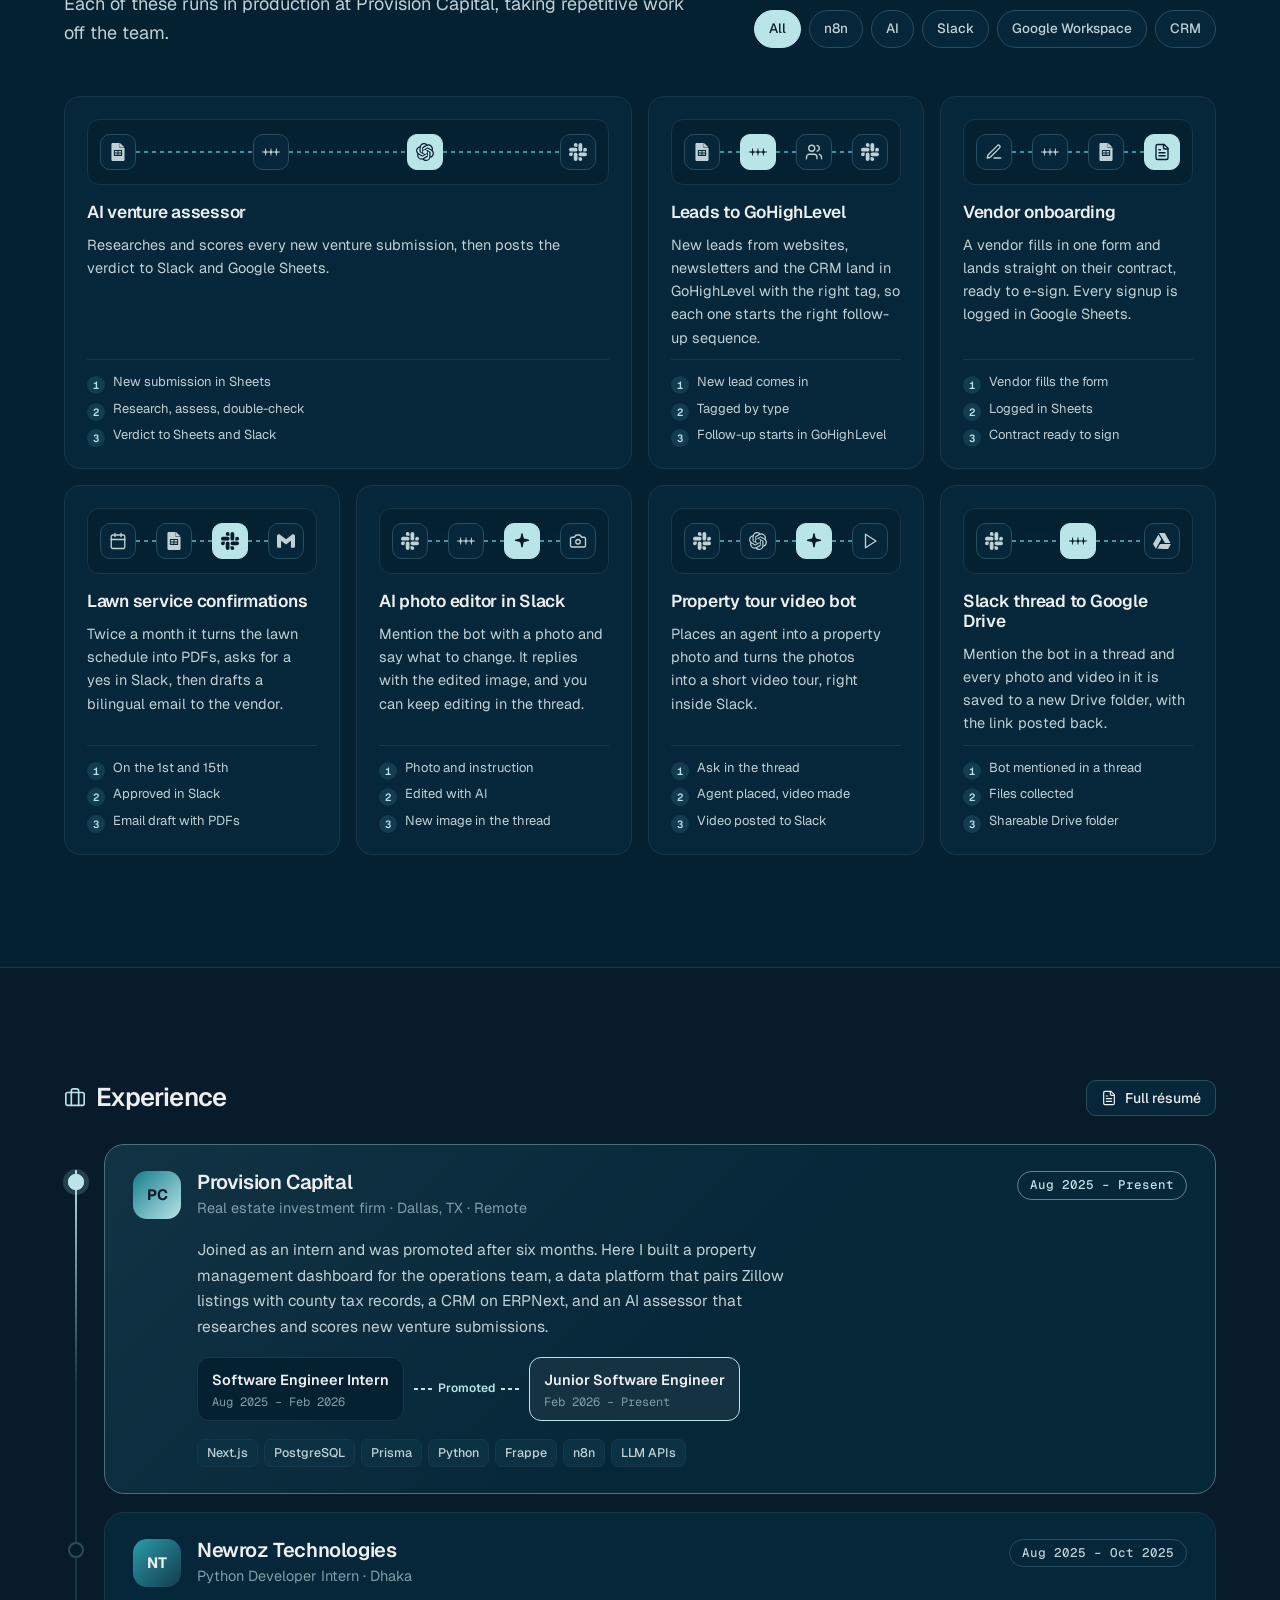
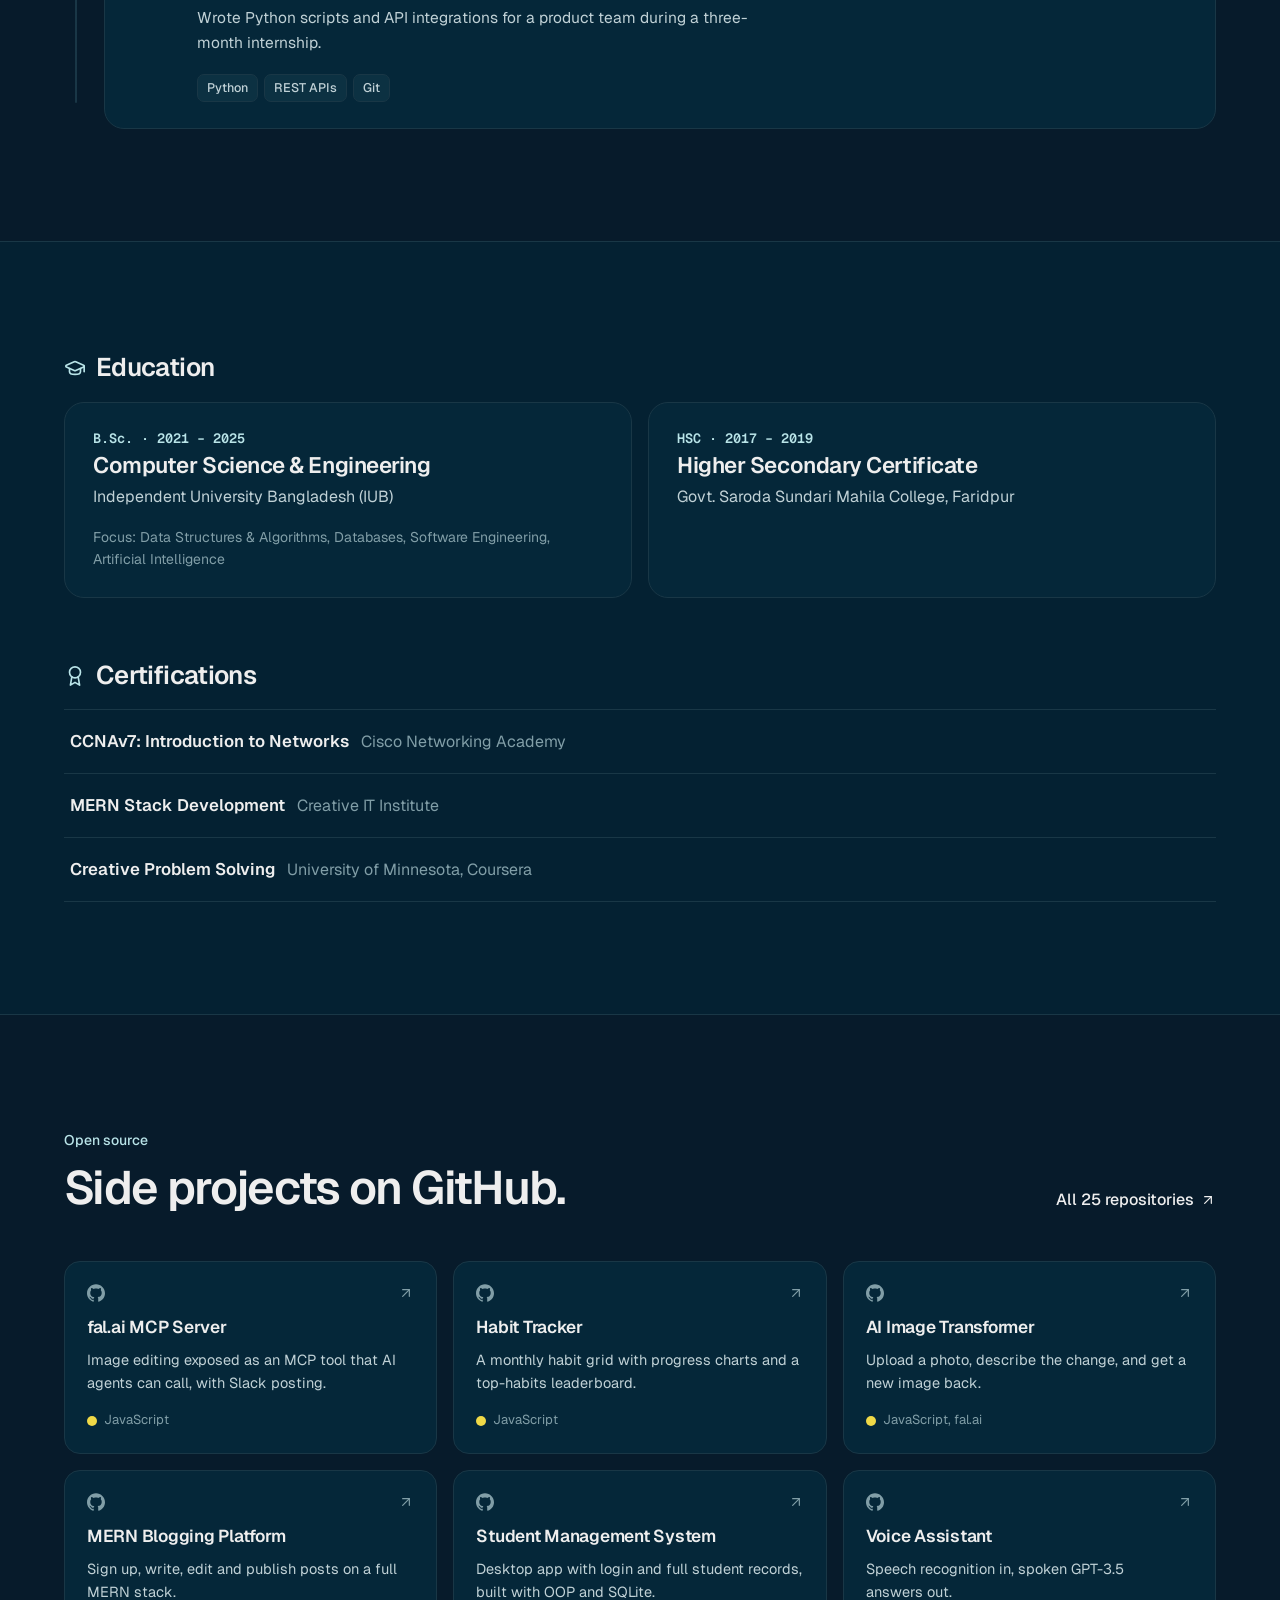
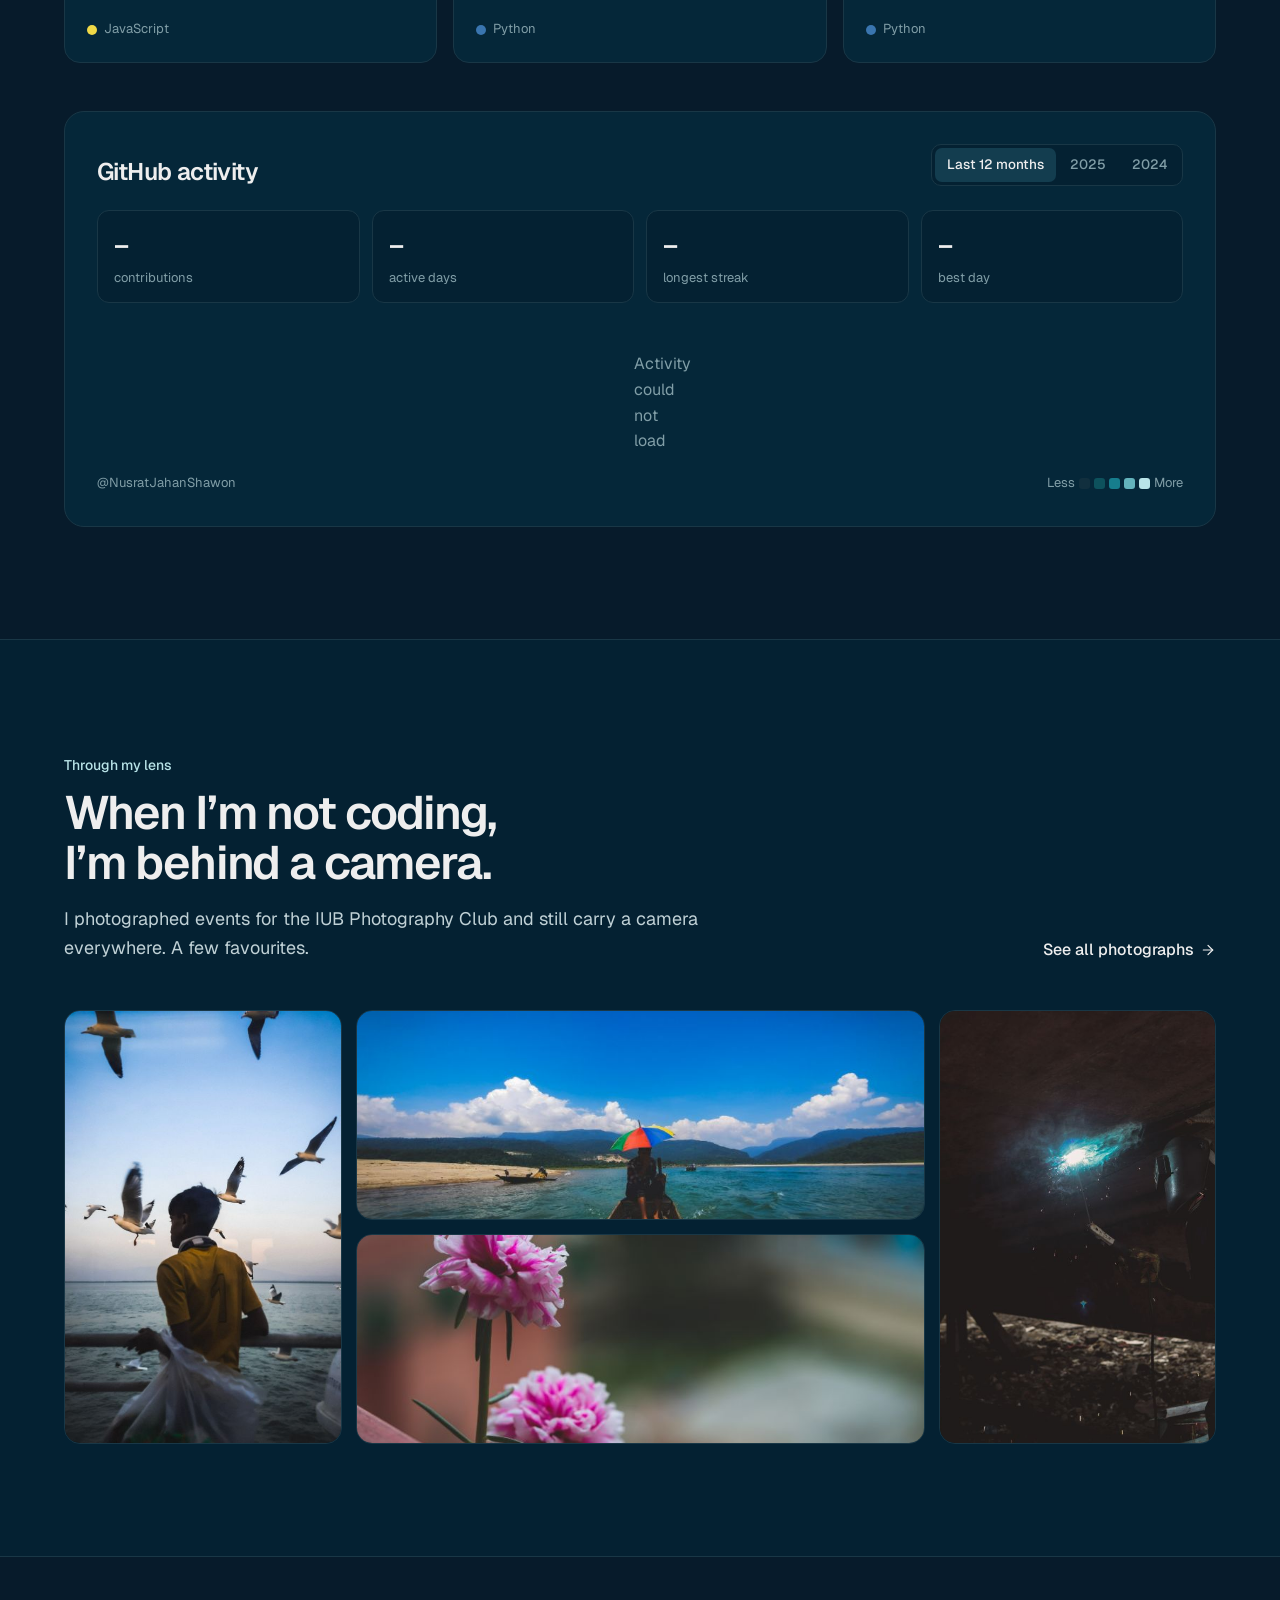
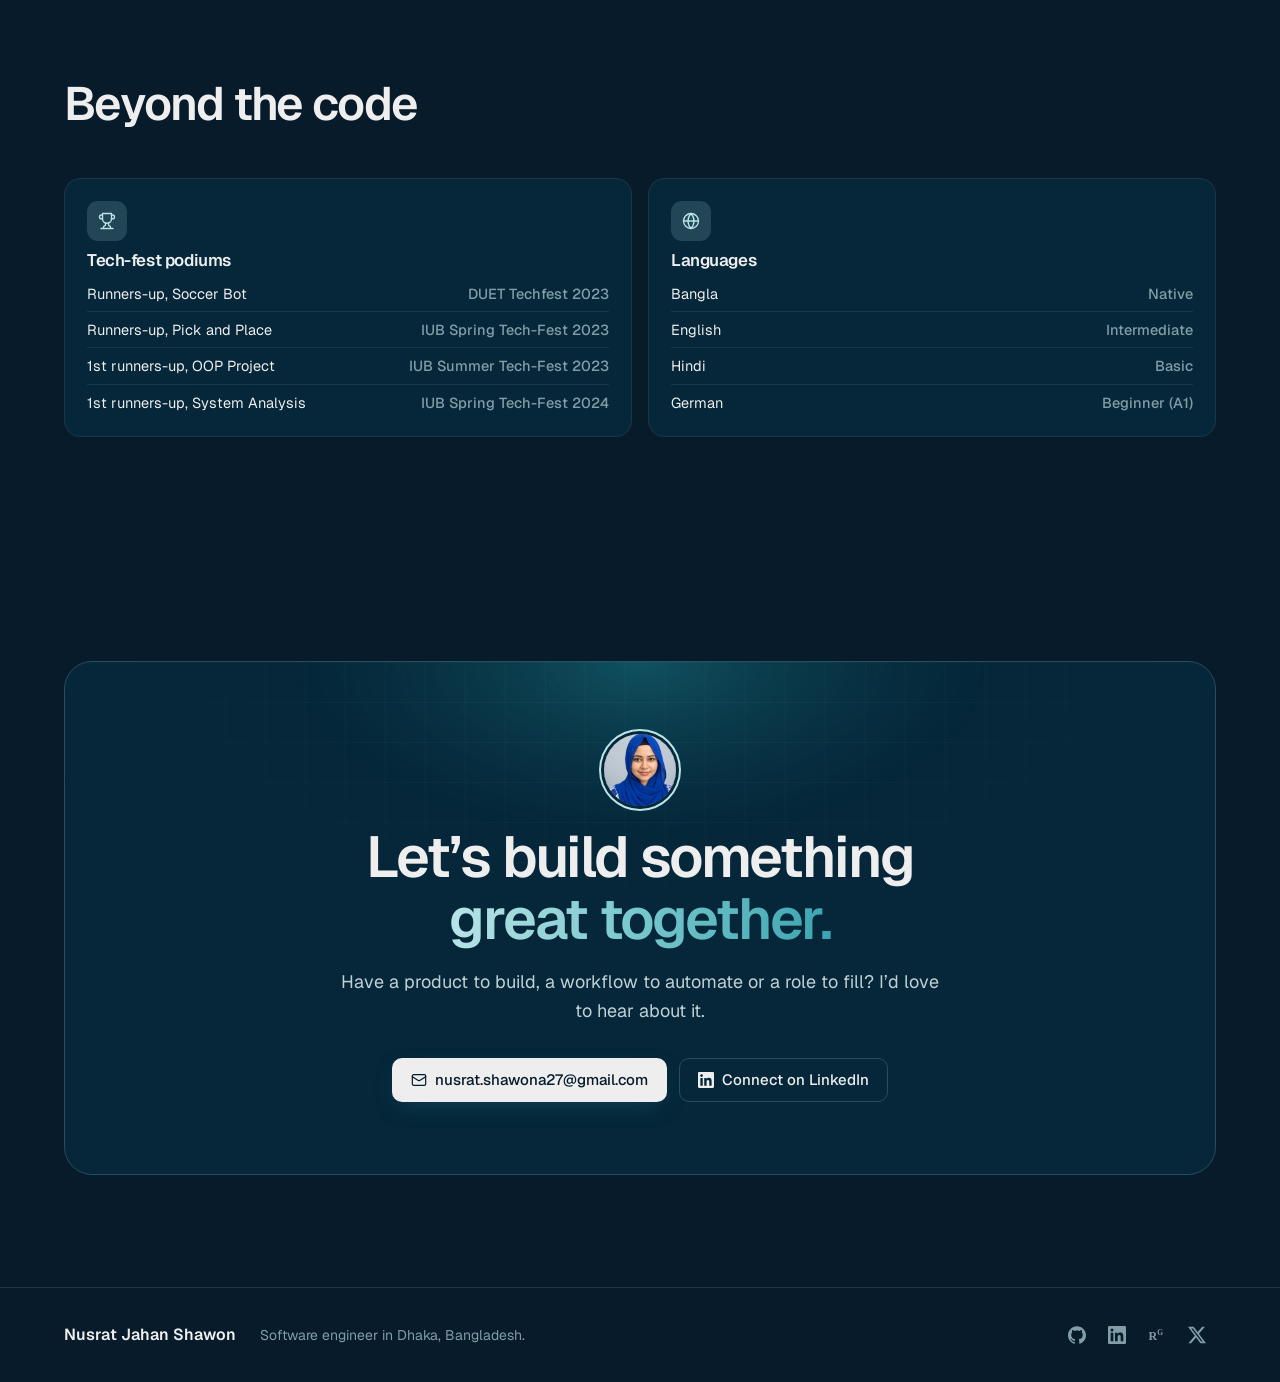
==== commit 7a22fafc: "Education: one-line focus instead of course tags Co-Authored-By: Claude Opus 5.5 <noreply@anthropic." ====
--- a/index.html
+++ b/index.html
@@ -13,7 +13,7 @@
 <link rel="preconnect" href="https://fonts.googleapis.com">
 <link rel="preconnect" href="https://fonts.gstatic.com" crossorigin>
 <link href="https://fonts.googleapis.com/css2?family=Geist:wght@400;500;600;700&family=Geist+Mono:wght@400;500&display=swap" rel="stylesheet">
-<link rel="stylesheet" href="styles.css?v=20261118d">
+<link rel="stylesheet" href="styles.css?v=20261118e">
 <script>
   try { const t = localStorage.getItem('theme'); if (t) document.documentElement.dataset.theme = t; } catch (e) {}
   document.documentElement.classList.add('js');
@@ -665,8 +665,7 @@
           <span class="edu-card__meta">B.Sc. · 2021 – 2025</span>
           <h3>Computer Science &amp; Engineering</h3>
           <p class="edu-card__school">Independent University Bangladesh (IUB)</p>
-          <p class="edu-card__label">Key courses</p>
-          <ul class="chips"><li>Data Structures</li><li>Algorithms</li><li>Object-Oriented Programming</li><li>Database Management Systems</li><li>Software Engineering</li><li>System Analysis &amp; Design</li><li>Computer Networks</li><li>Operating Systems</li><li>Artificial Intelligence</li><li>Machine Learning</li><li>Human-Computer Interaction</li></ul>
+          <p class="edu-card__focus">Focus: Data Structures &amp; Algorithms, Databases, Software Engineering, Artificial Intelligence</p>
         </article>
         <article class="edu-card reveal">
           <span class="edu-card__meta">HSC · 2017 – 2019</span>
--- a/styles.css
+++ b/styles.css
@@ -718,7 +718,5 @@
   .podiums li { flex-direction: column; gap: 2px; }
 }
 
-/* Education: key courses */
-.edu-card__label { margin-top: 16px; font-size: 13px; font-weight: 500; color: var(--muted); }
-.edu-card .chips { margin-top: 8px; }
-.edu-grid { align-items: start; }
+/* Education: one-line focus */
+.edu-card__focus { margin-top: 10px; font-size: 14px; color: var(--muted); }
